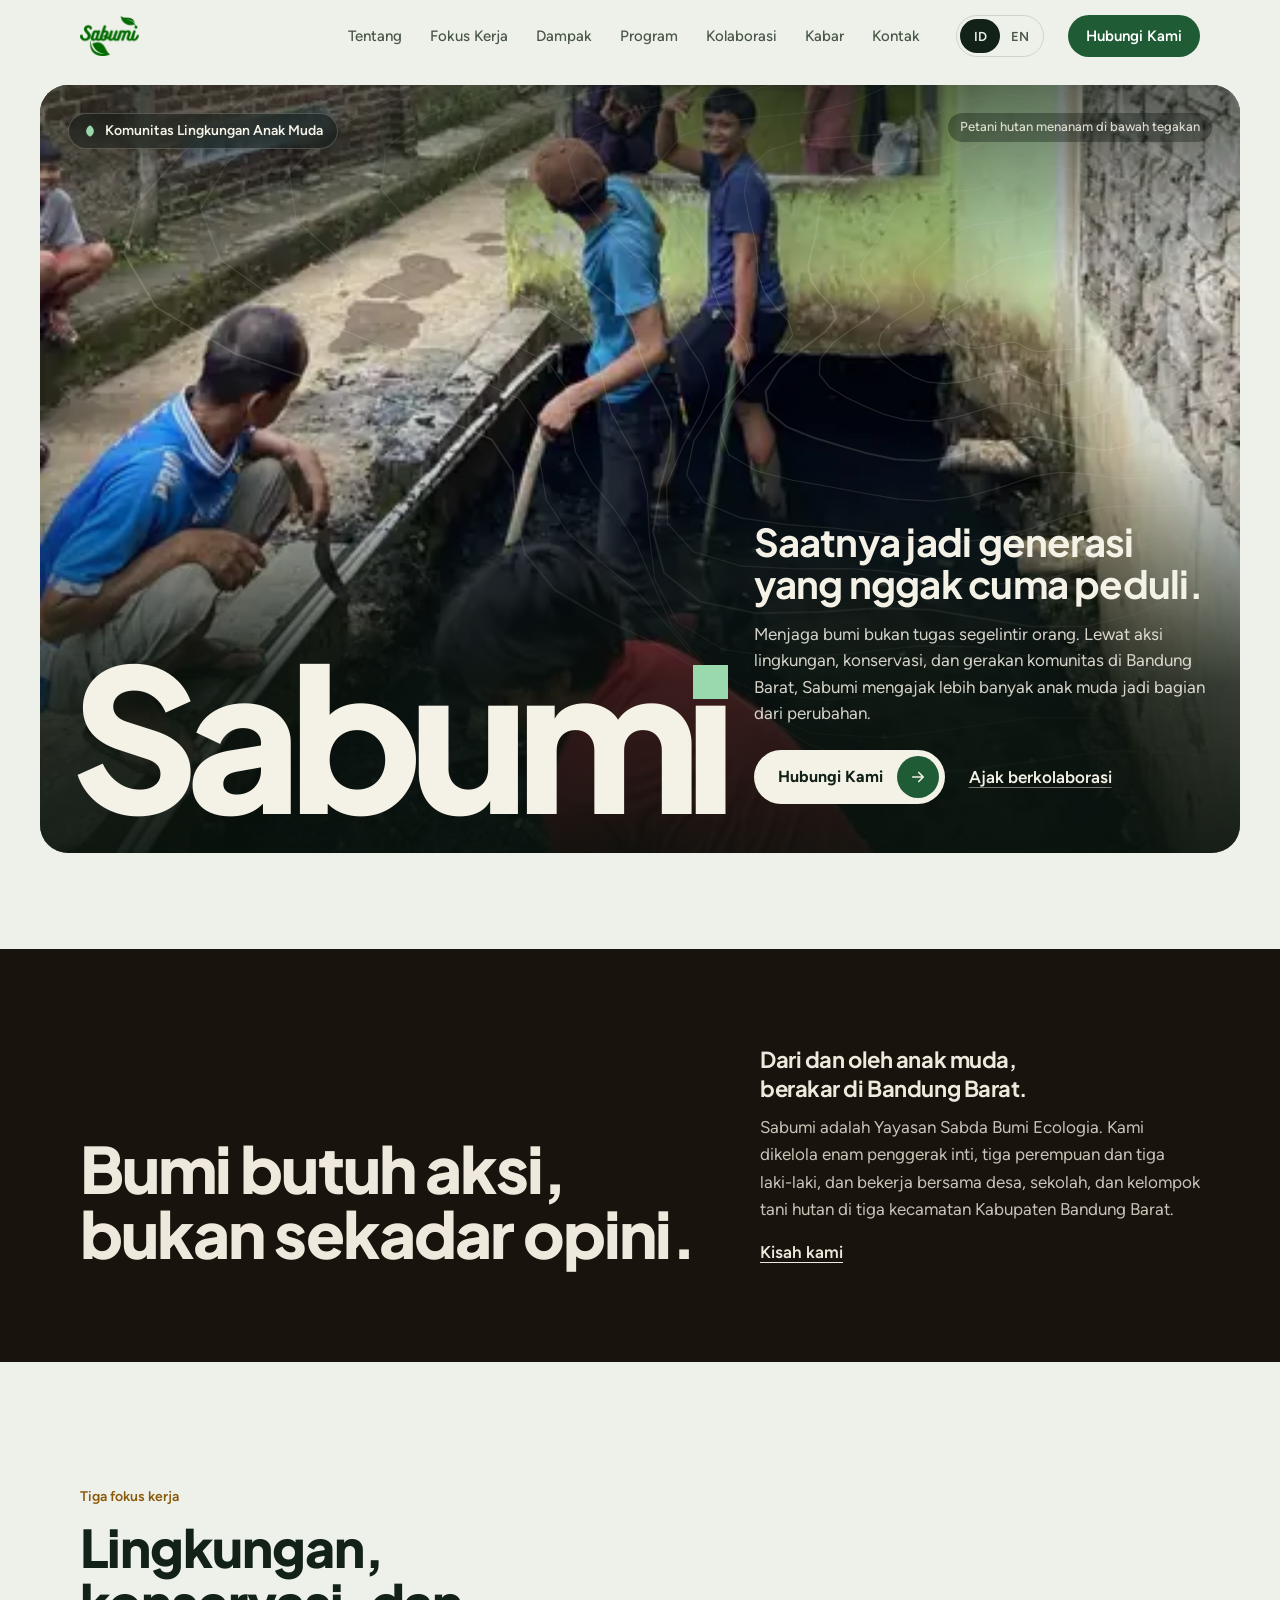
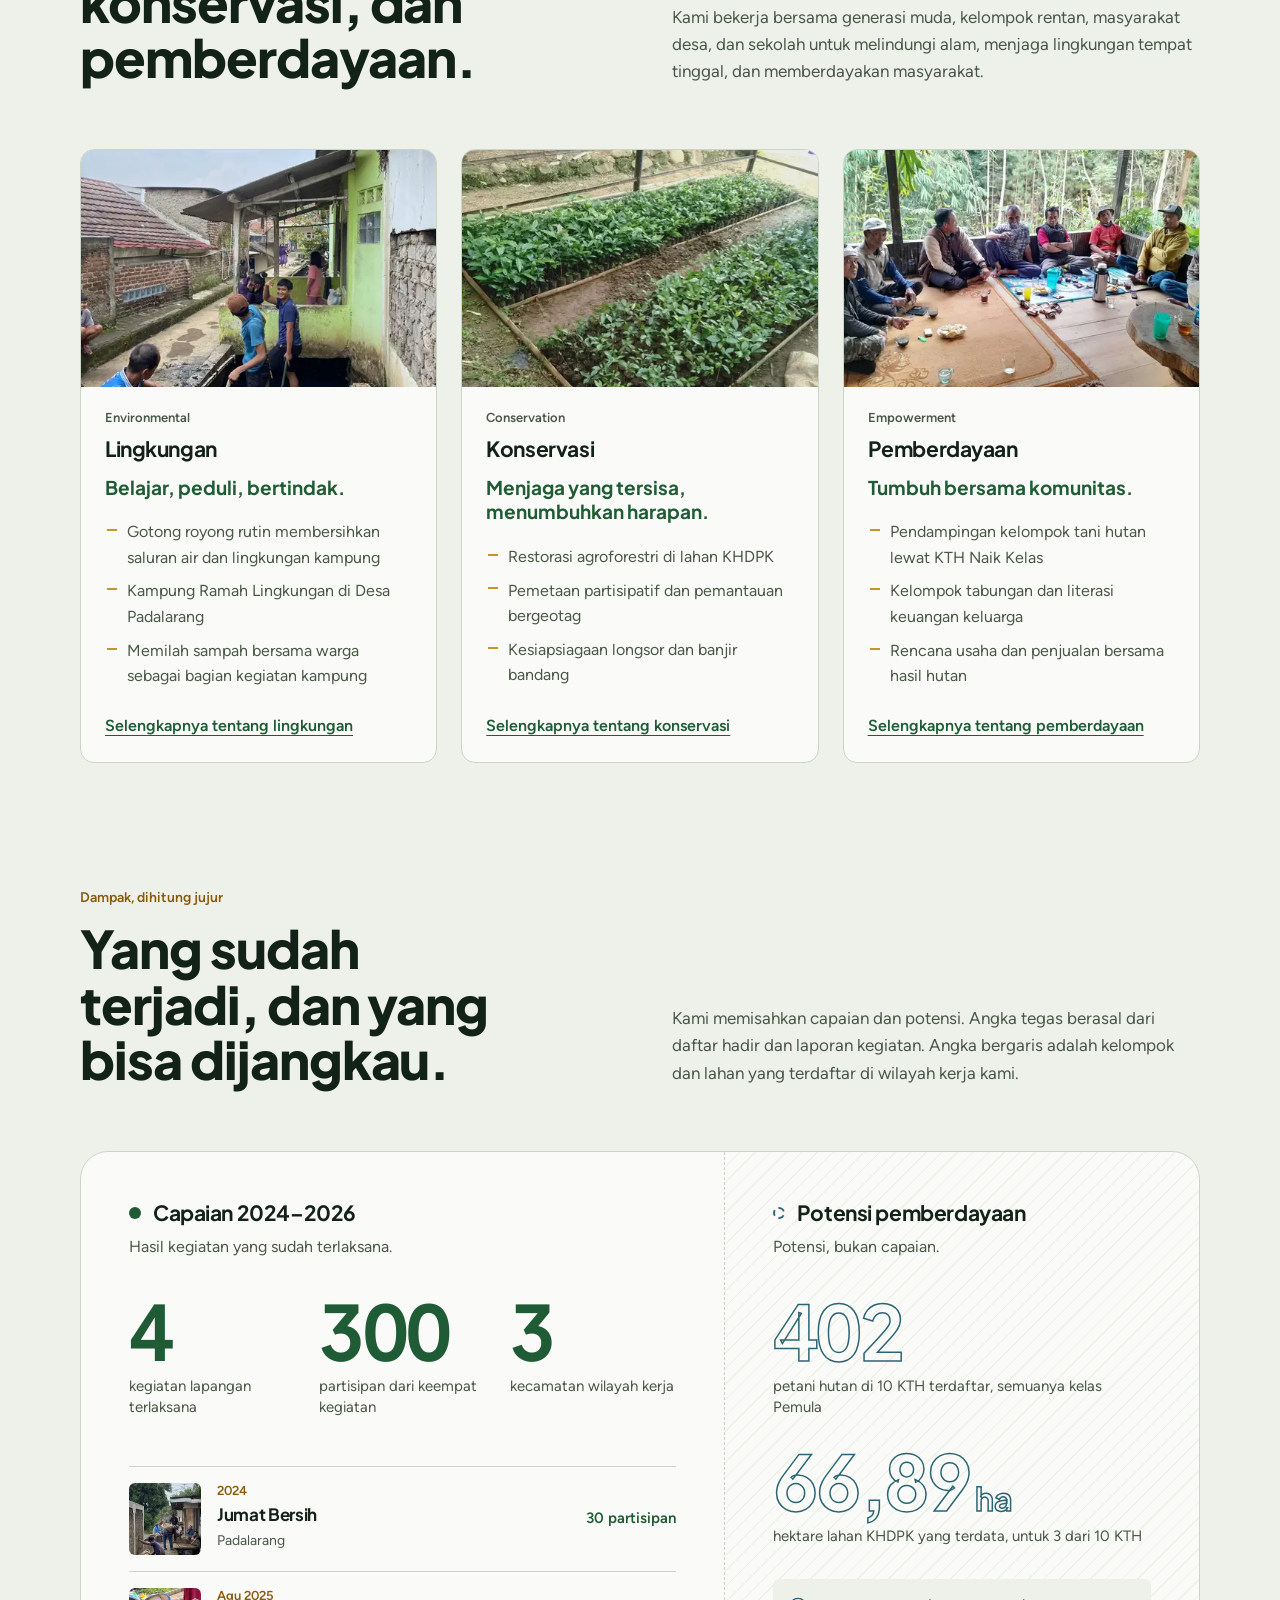
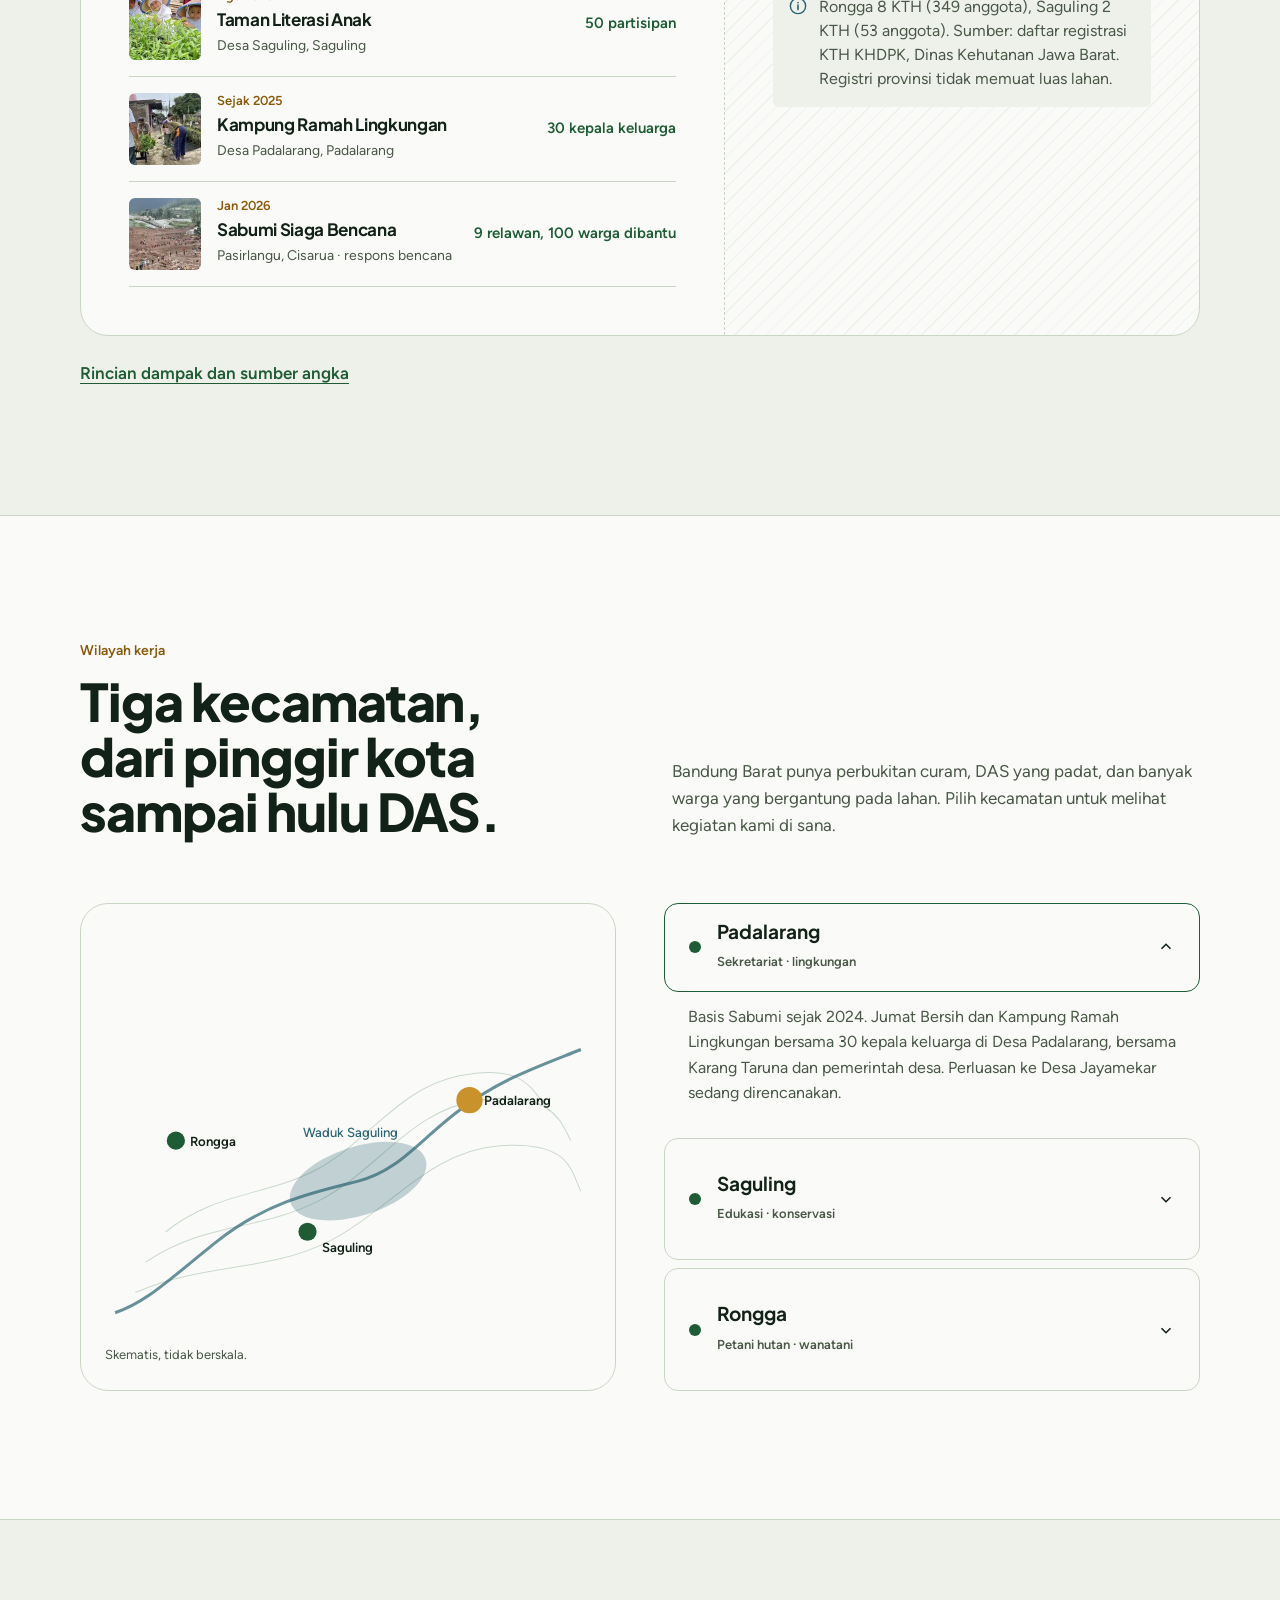
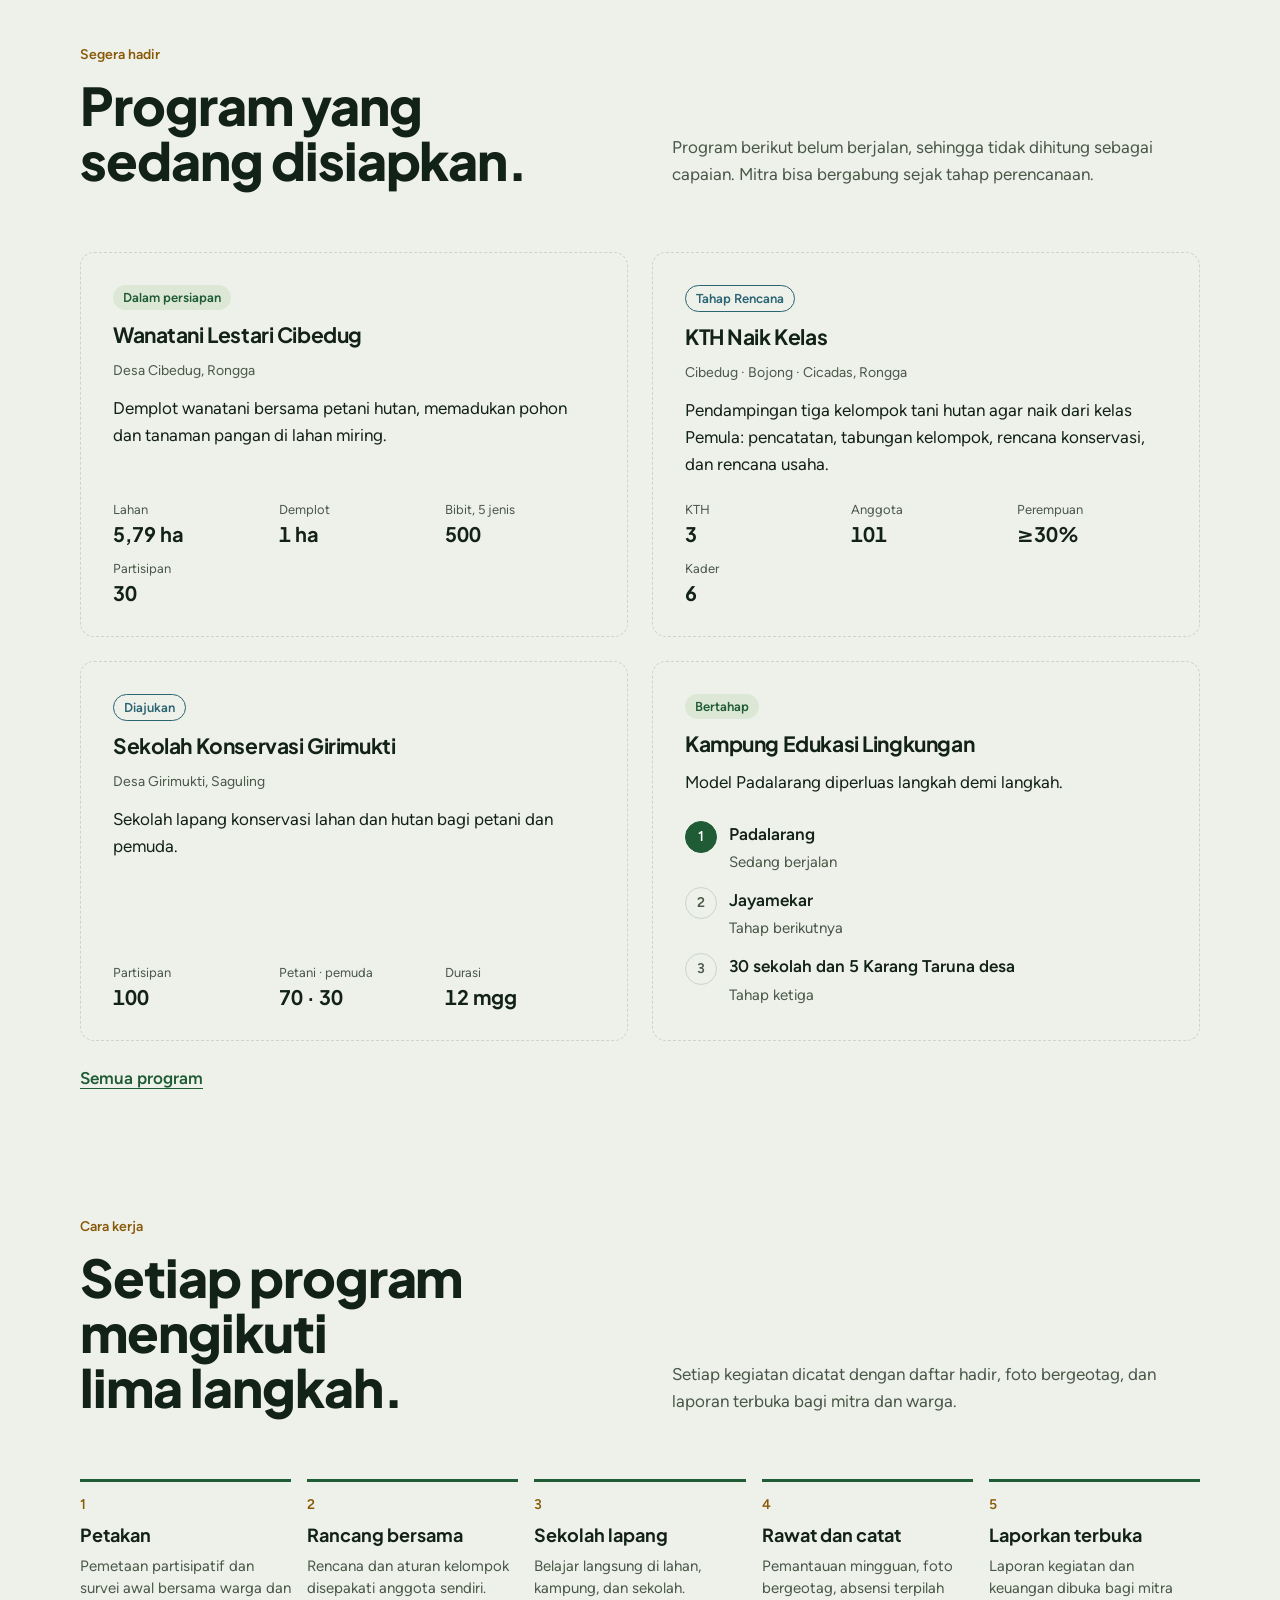
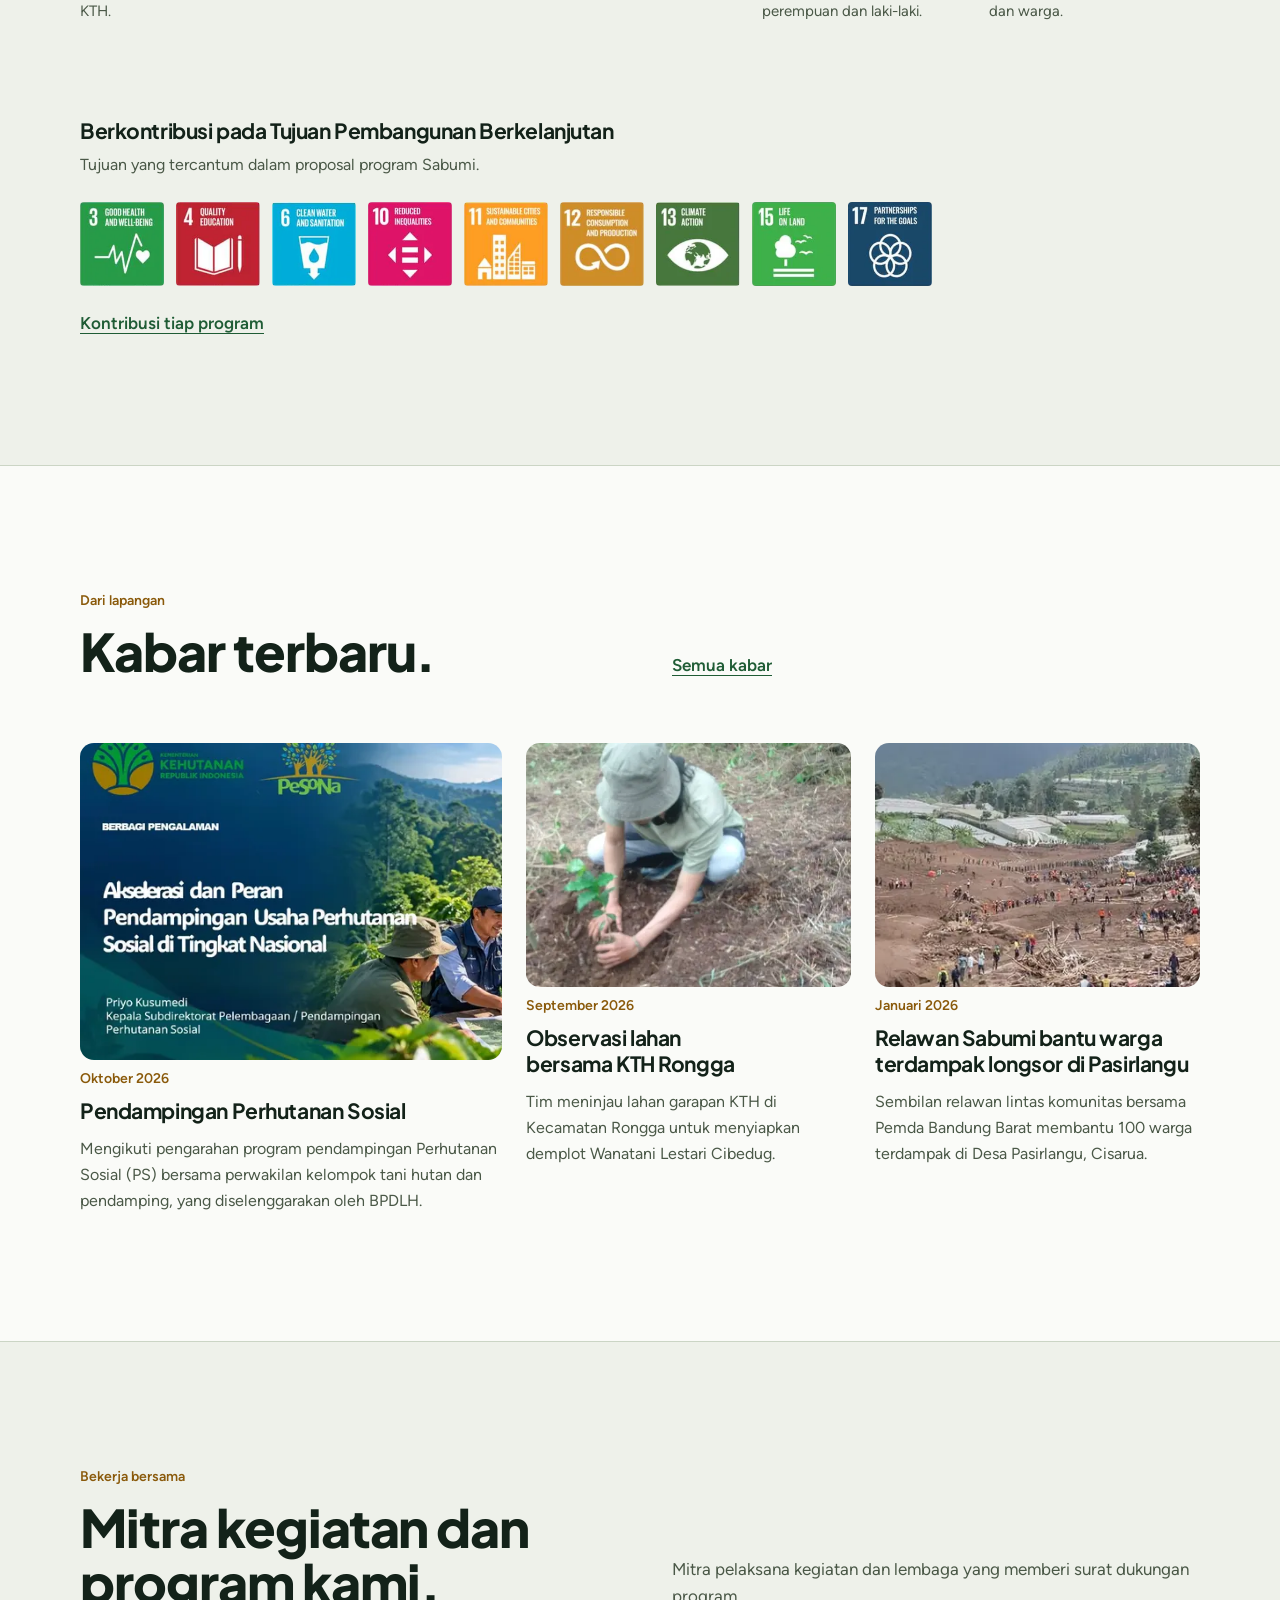
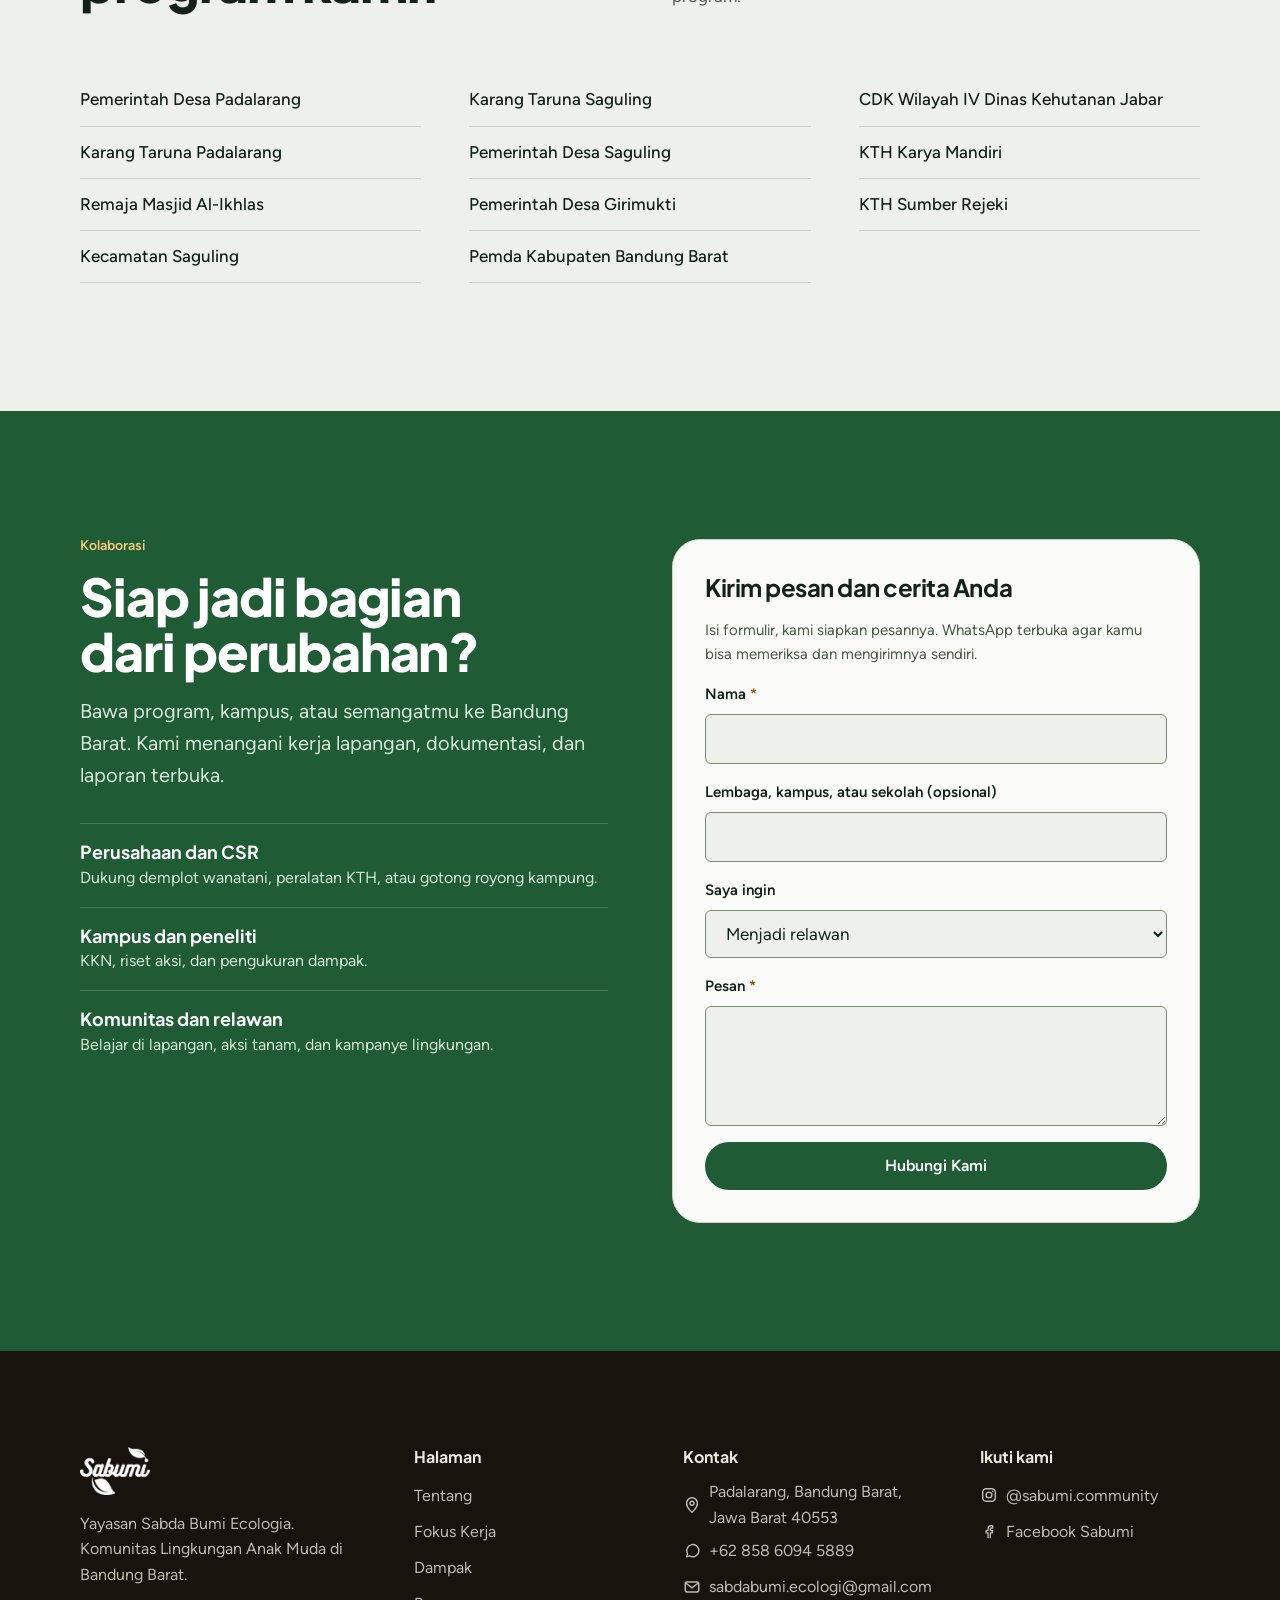
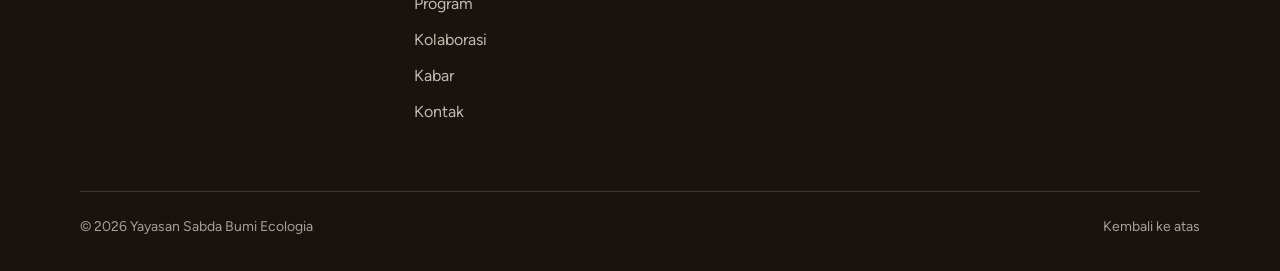
==== index.html @ 525aafaa "Kabar: tambah Pendampingan Perhutanan Sosial, perbaiki bulan, hapus keterangan foto longsor - Kabar " ====
<!doctype html>
<html lang="id" data-title-en="Sabumi Ecologi · Youth-led Environmental Organisation">
<head>
<meta charset="utf-8">
<meta name="viewport" content="width=device-width, initial-scale=1, viewport-fit=cover">
<meta name="color-scheme" content="light dark">
<script>document.documentElement.classList.add('js')</script>
<title>Sabumi Ecologi · Komunitas Lingkungan Anak Muda</title>
<meta name="description" content="Sabumi Ecologi (Yayasan Sabda Bumi Ecologia): komunitas lingkungan dari dan oleh anak muda untuk melindungi alam, merawat lingkungan, memberdayakan desa.">
<link rel="canonical" href="https://sabumi.site/">
<meta property="og:type" content="website">
<meta property="og:site_name" content="Sabumi">
<meta property="og:locale" content="id_ID">
<meta property="og:locale:alternate" content="en_GB">
<meta property="og:title" content="Sabumi Ecologi · Komunitas Lingkungan Anak Muda">
<meta property="og:description" content="Sabumi Ecologi (Yayasan Sabda Bumi Ecologia): komunitas lingkungan dari dan oleh anak muda untuk melindungi alam, merawat lingkungan, memberdayakan desa.">
<meta property="og:image" content="https://sabumi.site/img/og-sabumi.jpg">
<meta property="og:image:width" content="1200">
<meta property="og:image:height" content="630">
<meta property="og:image:alt" content="Sabumi: Bumi butuh aksi, bukan sekadar opini.">
<meta property="og:url" content="https://sabumi.site/">
<meta name="twitter:card" content="summary_large_image">
<meta name="theme-color" content="#1F5C35">
<link rel="icon" href="/img/favicon-64.png" sizes="64x64">
<link rel="apple-touch-icon" href="/img/apple-touch-icon.png">
<link rel="preload" href="/fonts/plus-jakarta-sans-latin-800-normal.woff2" as="font" type="font/woff2" crossorigin>
<link rel="preload" href="/fonts/figtree-latin-400-normal.woff2" as="font" type="font/woff2" crossorigin>
<link rel="stylesheet" href="/css/site.css?v=20261023a">
<link rel="preload" as="image" media="(min-width: 761px)" href="/img/hero-hutan-1440.webp" imagesrcset="/img/hero-hutan-960.webp 960w, /img/hero-hutan-1440.webp 1440w, /img/hero-hutan-1920.webp 1920w" imagesizes="(max-width: 1440px) 100vw, 1400px" fetchpriority="high">
<link rel="preload" as="image" media="(max-width: 760px)" href="/img/gotong-royong-960.webp" imagesrcset="/img/gotong-royong-480.webp 480w, /img/gotong-royong-720.webp 720w, /img/gotong-royong-960.webp 960w" imagesizes="calc(100vw - 20px)" fetchpriority="high">
<script type="application/ld+json">{"@context": "https://schema.org", "@graph": [{"@type": "NGO", "@id": "https://sabumi.site/#org", "name": "Sabumi", "legalName": "Yayasan Sabda Bumi Ecologia", "alternateName": ["Sabumi Ecologi", "Sabumi Bandung Barat", "Sabda Bumi Ecologia Foundation", "Sabumi Community"], "url": "https://sabumi.site/", "logo": "https://sabumi.site/img/logo-sabumi.png", "image": "https://sabumi.site/img/og-sabumi.jpg", "slogan": "Bumi butuh aksi, bukan sekadar opini.", "description": "Komunitas Lingkungan Anak Muda di Kabupaten Bandung Barat: aksi lingkungan, konservasi, dan pemberdayaan masyarakat.", "foundingDate": "2025-03-05", "email": "sabdabumi.ecologi@gmail.com", "telephone": "+62-858-6094-5889", "address": {"@type": "PostalAddress", "addressLocality": "Padalarang", "addressRegion": "Jawa Barat", "postalCode": "40553", "addressCountry": "ID"}, "areaServed": [{"@type": "AdministrativeArea", "name": "Kabupaten Bandung Barat"}], "knowsAbout": ["gotong royong", "Kampung Ramah Lingkungan", "konservasi lahan", "perhutanan sosial", "kelompok tani hutan", "mitigasi longsor"], "sameAs": ["https://www.instagram.com/sabumi.community/", "https://www.facebook.com/profile.php?id=61565987980985"]}, {"@type": "WebSite", "@id": "https://sabumi.site/#website", "url": "https://sabumi.site/", "name": "Sabumi", "alternateName": "Sabumi Bandung Barat", "inLanguage": "id-ID", "publisher": {"@id": "https://sabumi.site/#org"}}, {"@type": "WebPage", "@id": "https://sabumi.site/#webpage", "url": "https://sabumi.site/", "name": "Sabumi Bandung Barat · Komunitas Lingkungan Anak Muda", "description": "Sabumi Ecologi (Yayasan Sabda Bumi Ecologia): komunitas lingkungan dari dan oleh anak muda untuk melindungi alam, merawat lingkungan, memberdayakan desa.", "inLanguage": "id-ID", "isPartOf": {"@id": "https://sabumi.site/#website"}, "about": {"@id": "https://sabumi.site/#org"}, "primaryImageOfPage": "https://sabumi.site/img/og-sabumi.jpg"}]}</script>
</head>
<body>
<a class="skip" href="#main" data-en="Skip to content">Lewati ke konten</a>
<header class="nav">
  <div class="wrap">
    <a class="brand" href="/" aria-label="Sabumi, beranda" data-en-label="Sabumi, home">
      <img class="logo-light" src="/img/logo-sabumi-120.webp" alt="" width="400" height="272">
      <img class="logo-dark" src="/img/logo-sabumi-white-120.webp" alt="" width="400" height="272">
    </a>
    <button class="menu-toggle" aria-expanded="false" aria-controls="menu"><span data-en="Menu">Menu</span></button>
    <ul class="menu" id="menu">
      <li><a href="/tentang/" data-en="About">Tentang</a></li>
      <li><a href="/fokus/" data-en="Focus">Fokus Kerja</a></li>
      <li><a href="/dampak/" data-en="Impact">Dampak</a></li>
      <li><a href="/program/" data-en="Programmes">Program</a></li>
      <li><a href="/kolaborasi/" data-en="Collaborate">Kolaborasi</a></li>
      <li><a href="/kabar/" data-en="News">Kabar</a></li>
      <li><a href="/kontak/" data-en="Contact">Kontak</a></li>
    </ul>
    <div class="lang" role="group" aria-label="Bahasa" data-en-label="Language">
      <button type="button" data-lang="id" aria-pressed="true">ID</button>
      <button type="button" data-lang="en" aria-pressed="false">EN</button>
    </div>
    <a class="btn btn-primary btn-nav" href="#relawan" data-en="Contact us">Hubungi Kami</a>
  </div>
</header>
<main id="main">

<!-- Hero -->
<section class="hero hero-stage" aria-labelledby="hero-title">
  <div class="stage">
    <picture class="stage-media">
      <source media="(max-width: 760px)" srcset="/img/gotong-royong-480.webp 480w, /img/gotong-royong-720.webp 720w, /img/gotong-royong-960.webp 960w" sizes="calc(100vw - 20px)">
      <img class="stage-bg" src="/img/hero-hutan-1440.webp" srcset="/img/hero-hutan-960.webp 960w, /img/hero-hutan-1440.webp 1440w, /img/hero-hutan-1920.webp 1920w" sizes="(max-width: 1440px) 100vw, 1400px" width="1920" height="960" alt="Tiga petani perempuan menanam di bawah tegakan pohon" data-en-alt="Three women farmers planting beneath a stand of trees" fetchpriority="high">
    </picture>
    <svg class="contour stage-contour" aria-hidden="true" preserveAspectRatio="xMidYMid slice" data-cx="1260" data-cy="260" data-rings="12"></svg>
    <div class="stage-shade" aria-hidden="true"></div>

    <div class="stage-top">
      <span class="stage-label">
        <svg viewBox="0 0 16 16" aria-hidden="true"><path d="M8 1.5c3.6 2.2 5 5.4 4.2 8.2-.7 2.4-2.7 4-4.2 4.8-1.5-.8-3.5-2.4-4.2-4.8C3 6.9 4.4 3.7 8 1.5Z" fill="currentColor"/></svg>
        <span data-en="Youth Led Environmental Organization">Komunitas Lingkungan Anak Muda</span>
      </span>
      <span class="stage-place" data-en="Forest farmers at work beneath the trees">Petani hutan menanam di bawah tegakan</span>
    </div>

    <div class="stage-content">
      <p class="stage-word" aria-hidden="true"><span style="--i:0">S</span><span style="--i:1">a</span><span style="--i:2">b</span><span style="--i:3">u</span><span style="--i:4">m</span><span style="--i:5" class="stage-i">ı<i class="stage-dot"></i></span></p>
      <div class="stage-side">
        <h1 id="hero-title" data-en="Time to be the generation that does more than care.">Saatnya jadi generasi yang nggak cuma peduli.</h1>
        <p class="stage-lede" data-en="Looking after the earth is not a job for a few people. Through environmental action, conservation and community work in West Bandung, Sabumi brings more young people into the change.">Menjaga bumi bukan tugas segelintir orang. Lewat aksi lingkungan, konservasi, dan gerakan komunitas di Bandung Barat, Sabumi mengajak lebih banyak anak muda jadi bagian dari perubahan.</p>
        <div class="stage-actions">
          <a class="pill-cta" href="#relawan"><span data-en="Contact us">Hubungi Kami</span><span class="pill-dot" aria-hidden="true"><svg viewBox="0 0 24 24" fill="none" stroke="currentColor" stroke-width="2.2" stroke-linecap="round" stroke-linejoin="round"><path d="M5 12h14M13 6l6 6-6 6"/></svg></span></a>
          <a class="stage-link" href="/kolaborasi/" data-en="Partner with us">Ajak berkolaborasi</a>
        </div>
      </div>
    </div>
  </div>
</section>

<!-- Manifesto + about -->
<section class="band" aria-labelledby="tentang-title">
  <div class="wrap">
    <blockquote>
      <span data-en="The earth needs action,">Bumi butuh aksi,</span><br>
      <span data-en="not just opinions.">bukan sekadar opini.</span>
    </blockquote>
    <div>
      <h2 class="about-title" id="tentang-title" data-en="By and for young people, rooted in West Bandung.">Dari dan oleh anak muda, berakar di Bandung Barat.</h2>
      <p data-en="Sabumi is the Sabda Bumi Ecologia Foundation. We are run by six core organisers, three women and three men, and work with villages, schools and forest farmer groups across three districts of West Bandung Regency.">Sabumi adalah Yayasan Sabda Bumi Ecologia. Kami dikelola enam penggerak inti, tiga perempuan dan tiga laki-laki, dan bekerja bersama desa, sekolah, dan kelompok tani hutan di tiga kecamatan Kabupaten Bandung Barat.</p>
      <a class="textlink" href="/tentang/" data-en="Our story">Kisah kami</a>
    </div>
  </div>
</section>

<!-- Focus -->
<section class="sec" aria-labelledby="fokus-title">
  <div class="wrap">
    <div class="sec-head">
      <div>
        <span class="kicker" data-en="Three areas of work">Tiga fokus kerja</span>
        <h2 id="fokus-title" data-en="Environment, conservation and empowerment.">Lingkungan, konservasi, dan pemberdayaan.</h2>
      </div>
      <p data-en="We work with young people, vulnerable groups, village communities and schools to protect nature, care for where people live and help communities grow.">Kami bekerja bersama generasi muda, kelompok rentan, masyarakat desa, dan sekolah untuk melindungi alam, menjaga lingkungan tempat tinggal, dan memberdayakan masyarakat.</p>
    </div>
    <div class="pillars">
      <article class="pillar">
        <img decoding="async" src="/img/gotong-royong-card-720.webp" srcset="/img/gotong-royong-card-480.webp 480w, /img/gotong-royong-card-720.webp 720w" sizes="(max-width: 760px) calc(100vw - 32px), (max-width: 1100px) 46vw, 380px" width="720" height="480" loading="lazy" alt="Warga dan relawan bergotong royong membersihkan lingkungan di Padalarang" data-en-alt="Residents and volunteers cleaning up together in Padalarang">
        <div class="pillar-body">
          <span class="en-name">Environmental</span>
          <h3 data-en="Environment">Lingkungan</h3>
          <p class="motto" data-en="Learn, care, act.">Belajar, peduli, bertindak.</p>
          <ul>
            <li data-en="Regular gotong royong to clean drains and village spaces">Gotong royong rutin membersihkan saluran air dan lingkungan kampung</li>
            <li data-en="Eco-Friendly Village in Padalarang Village">Kampung Ramah Lingkungan di Desa Padalarang</li>
            <li data-en="Sorting waste with residents as part of village activities">Memilah sampah bersama warga sebagai bagian kegiatan kampung</li>
          </ul>
          <a class="textlink" href="/fokus/#lingkungan" data-en="More on environment">Selengkapnya tentang lingkungan</a>
        </div>
      </article>
      <article class="pillar">
        <img decoding="async" src="/img/persemaian-card-720.webp" srcset="/img/persemaian-card-480.webp 480w, /img/persemaian-card-720.webp 720w" sizes="(max-width: 760px) calc(100vw - 32px), (max-width: 1100px) 46vw, 380px" width="720" height="480" loading="lazy" alt="Bibit pohon tertata di persemaian berpagar bambu" data-en-alt="Tree seedlings lined up in a bamboo-fenced nursery">
        <div class="pillar-body">
          <span class="en-name">Conservation</span>
          <h3 data-en="Conservation">Konservasi</h3>
          <p class="motto" data-en="Protect what remains, grow hope.">Menjaga yang tersisa, menumbuhkan harapan.</p>
          <ul>
            <li data-en="Agroforestry restoration on KHDPK forest land">Restorasi agroforestri di lahan KHDPK</li>
            <li data-en="Participatory mapping and geotagged monitoring">Pemetaan partisipatif dan pemantauan bergeotag</li>
            <li data-en="Landslide and flash-flood preparedness">Kesiapsiagaan longsor dan banjir bandang</li>
          </ul>
          <a class="textlink" href="/fokus/#konservasi" data-en="More on conservation">Selengkapnya tentang konservasi</a>
        </div>
      </article>
      <article class="pillar">
        <img decoding="async" src="/img/forum-kth-card-720.webp" srcset="/img/forum-kth-card-480.webp 480w, /img/forum-kth-card-720.webp 720w" sizes="(max-width: 760px) calc(100vw - 32px), (max-width: 1100px) 46vw, 380px" width="720" height="480" loading="lazy" alt="Diskusi bersama anggota kelompok tani hutan" data-en-alt="Discussion with members of a forest farmer group">
        <div class="pillar-body">
          <span class="en-name">Empowerment</span>
          <h3 data-en="Empowerment">Pemberdayaan</h3>
          <p class="motto" data-en="Growing together with communities.">Tumbuh bersama komunitas.</p>
          <ul>
            <li data-en="KTH Level-Up Programme for forest farmer groups">Pendampingan kelompok tani hutan lewat KTH Naik Kelas</li>
            <li data-en="Group savings and family financial literacy">Kelompok tabungan dan literasi keuangan keluarga</li>
            <li data-en="Business plans and joint selling of forest products">Rencana usaha dan penjualan bersama hasil hutan</li>
          </ul>
          <a class="textlink" href="/fokus/#pemberdayaan" data-en="More on empowerment">Selengkapnya tentang pemberdayaan</a>
        </div>
      </article>
    </div>
  </div>
</section>

<!-- Impact ledger -->
<section class="sec" aria-labelledby="dampak-title">
  <div class="wrap">
    <div class="sec-head">
      <div>
        <span class="kicker" data-en="Impact, counted honestly">Dampak, dihitung jujur</span>
        <h2 id="dampak-title" data-en="What has happened, and what is within reach.">Yang sudah terjadi, dan yang bisa dijangkau.</h2>
      </div>
      <p data-en="We keep achievements and potential apart. Solid numbers come from attendance lists and activity reports. Outlined numbers are groups and land registered in our working area.">Kami memisahkan capaian dan potensi. Angka tegas berasal dari daftar hadir dan laporan kegiatan. Angka bergaris adalah kelompok dan lahan yang terdaftar di wilayah kerja kami.</p>
    </div>

    <div class="ledger">
      <div class="ledger-col">
        <h3><span class="dot" aria-hidden="true"></span><span data-en="Achieved, 2024–2026">Capaian 2024–2026</span></h3>
        <p data-en="Results of activities that have already taken place.">Hasil kegiatan yang sudah terlaksana.</p>
        <div class="figures three">
          <div class="fig"><span class="num">4</span><span class="cap" data-en="field activities carried out">kegiatan lapangan terlaksana</span></div>
          <div class="fig"><span class="num">300</span><span class="cap" data-en="participants across those four activities">partisipan dari keempat kegiatan</span></div>
          <div class="fig"><span class="num">3</span><span class="cap" data-en="districts in our working area">kecamatan wilayah kerja</span></div>
        </div>
        <ol class="acts" aria-label="Kegiatan lapangan 2024–2026" data-en-label="Field activities 2024–2026">
          <li>
            <img decoding="async" src="/img/jumat-bersih-thumb-144.webp" width="144" height="144" loading="lazy" alt="Warga membersihkan saluran air di gang kampung saat Jumat Bersih" data-en-alt="Residents clearing a drain in a village alley during Jumat Bersih">
            <div><span class="when">2024</span><h4>Jumat Bersih</h4><span class="where">Padalarang</span></div>
            <span class="result" data-en="30 participants">30 partisipan</span>
          </li>
          <li>
            <img src="/img/literasi-anak-thumb-144.webp" width="144" height="144" loading="lazy" decoding="async" alt="Anak-anak membaca bersama di Taman Literasi Anak, Desa Saguling" data-en-alt="Children reading together at the Children's Literacy Garden, Saguling Village">
            <div><span class="when" data-en="Aug 2025">Agu 2025</span><h4 data-en="Children's Literacy Garden">Taman Literasi Anak</h4><span class="where" data-en="Saguling Village, Saguling">Desa Saguling, Saguling</span></div>
            <span class="result" data-en="50 participants">50 partisipan</span>
          </li>
          <li>
            <img decoding="async" src="/img/hijaukan-gang-thumb-144.webp" width="144" height="144" loading="lazy" alt="Warga membawa bibit tanaman untuk menghijaukan gang kampung" data-en-alt="Residents bringing plant seedlings to green a village alley">
            <div><span class="when" data-en="Since 2025">Sejak 2025</span><h4 data-en="Eco-Friendly Village">Kampung Ramah Lingkungan</h4><span class="where" data-en="Padalarang Village, Padalarang">Desa Padalarang, Padalarang</span></div>
            <span class="result" data-en="30 households">30 kepala keluarga</span>
          </li>
          <li>
            <img src="/img/longsor-cisarua-thumb-144.webp" width="144" height="144" loading="lazy" decoding="async" alt="Tim penyelamat menyusuri lokasi longsor di Cisarua" data-en-alt="Rescuers crossing the landslide site in Cisarua">
            <div><span class="when">Jan 2026</span><h4>Sabumi Siaga Bencana</h4><span class="where" data-en="Pasirlangu, Cisarua · disaster response">Pasirlangu, Cisarua · respons bencana</span></div>
            <span class="result" data-en="9 volunteers, 100 residents helped">9 relawan, 100 warga dibantu</span>
          </li>
        </ol>
      </div>
      <div class="ledger-col">
        <h3><span class="dot open" aria-hidden="true"></span><span data-en="Empowerment potential">Potensi pemberdayaan</span></h3>
        <p data-en="Potential, not achievement.">Potensi, bukan capaian.</p>
        <div class="figures">
          <div class="fig"><span class="num outline">402</span><span class="cap" data-en="forest farmers in 10 registered KTH, all at Beginner level">petani hutan di 10 KTH terdaftar, semuanya kelas Pemula</span></div>
          <div class="fig"><span class="num outline"><span data-en="66.89">66,89</span><span class="unit">ha</span></span><span class="cap" data-en="hectares of KHDPK land on record, for 3 of the 10 KTH">hektare lahan KHDPK yang terdata, untuk 3 dari 10 KTH</span></div>
        </div>
        <p class="note">
          <svg viewBox="0 0 20 20" aria-hidden="true"><circle cx="10" cy="10" r="8.5" fill="none" stroke="currentColor" stroke-width="1.6"/><path d="M10 9v5M10 6.2v.1" stroke="currentColor" stroke-width="1.8" stroke-linecap="round"/></svg>
          <span data-en="Rongga 8 KTH (349 members), Saguling 2 KTH (53 members). Source: KTH KHDPK registration list, West Java Forestry Service. The provincial register does not record land area.">Rongga 8 KTH (349 anggota), Saguling 2 KTH (53 anggota). Sumber: daftar registrasi KTH KHDPK, Dinas Kehutanan Jawa Barat. Registri provinsi tidak memuat luas lahan.</span>
        </p>
      </div>
    </div>
    <p class="ledger-foot"><a class="textlink" href="/dampak/" data-en="Full impact figures and sources">Rincian dampak dan sumber angka</a></p>
  </div>
</section>

<!-- Region -->
<section class="sec alt" aria-labelledby="wilayah-title">
  <div class="wrap">
    <div class="sec-head">
      <div>
        <span class="kicker" data-en="Where we work">Wilayah kerja</span>
        <h2 id="wilayah-title" data-en="Three districts, from the edge of the city to the upper watershed.">Tiga kecamatan, dari pinggir kota sampai hulu DAS.</h2>
      </div>
      <p data-en="West Bandung has steep hills, a crowded watershed and many residents who depend on the land. Choose a district to see what we do there.">Bandung Barat punya perbukitan curam, DAS yang padat, dan banyak warga yang bergantung pada lahan. Pilih kecamatan untuk melihat kegiatan kami di sana.</p>
    </div>
    <div class="region">
      <div class="region-map">
        <svg viewBox="0 0 480 400" role="img" aria-labelledby="map-t">
          <title id="map-t" data-en="Schematic map of Sabumi's three working districts">Peta skematis tiga kecamatan wilayah kerja Sabumi</title>
          <path class="map-contour" d="M40 330c60-40 110-30 170-60s90-90 160-100 80 20 90 40"/>
          <path class="map-contour" d="M30 360c70-30 130-20 190-50s100-90 170-95 70 25 80 45"/>
          <path class="map-contour" d="M60 300c50-40 100-35 150-62s80-80 140-92 70 10 85 30"/>
          <ellipse class="map-lake" cx="250" cy="250" rx="70" ry="34" transform="rotate(-18 250 250)"/>
          <path class="map-river" d="M470 120c-50 20-80 30-120 60s-60 60-100 70-90 20-140 60-70 60-100 70"/>
          <text class="map-label" x="196" y="206" style="font-weight:500;fill:var(--citarum)" data-en="Saguling Reservoir">Waduk Saguling</text>
          <g data-k="padalarang"><circle class="map-dot" cx="360" cy="170" r="9"/><text class="map-label" x="374" y="175">Padalarang</text></g>
          <g data-k="saguling"><circle class="map-dot" cx="200" cy="300" r="9"/><text class="map-label" x="214" y="320">Saguling</text></g>
          <g data-k="rongga"><circle class="map-dot" cx="70" cy="210" r="9"/><text class="map-label" x="84" y="215">Rongga</text></g>        </svg>
        <p class="src" data-en="Schematic, not to scale.">Skematis, tidak berskala.</p>
      </div>
      <div>
      <ul class="kec">
        <li>
          <button aria-expanded="true" aria-controls="k-padalarang" data-k="padalarang">
            <span class="pin" aria-hidden="true"></span>
            <span><span class="kname">Padalarang</span><br><span class="ktag" data-en="Secretariat · environment">Sekretariat · lingkungan</span></span>
            <svg class="chev" viewBox="0 0 20 20" aria-hidden="true"><path d="m5 8 5 5 5-5" fill="none" stroke="currentColor" stroke-width="1.8"/></svg>
          </button>
          <div class="panel" id="k-padalarang"><p data-en="Sabumi's base since 2024. Jumat Bersih and the Eco-Friendly Village with 30 households in Padalarang Village, with Karang Taruna and the village government. Expansion to Jayamekar Village is planned.">Basis Sabumi sejak 2024. Jumat Bersih dan Kampung Ramah Lingkungan bersama 30 kepala keluarga di Desa Padalarang, bersama Karang Taruna dan pemerintah desa. Perluasan ke Desa Jayamekar sedang direncanakan.</p></div>
        </li>
        <li>
          <button aria-expanded="false" aria-controls="k-saguling" data-k="saguling">
            <span class="pin" aria-hidden="true"></span>
            <span><span class="kname">Saguling</span><br><span class="ktag" data-en="Education · conservation">Edukasi · konservasi</span></span>
            <svg class="chev" viewBox="0 0 20 20" aria-hidden="true"><path d="m5 8 5 5 5-5" fill="none" stroke="currentColor" stroke-width="1.8"/></svg>
          </button>
          <div class="panel" id="k-saguling" hidden><p data-en="Children's Literacy Garden in Saguling Village (August 2025). Two registered KTH with 53 members. The Girimukti Conservation School has been proposed.">Taman Literasi Anak di Desa Saguling (Agustus 2025). Dua KTH terdaftar dengan 53 anggota. Sekolah Konservasi Girimukti sedang diajukan.</p></div>
        </li>
        <li>
          <button aria-expanded="false" aria-controls="k-rongga" data-k="rongga">
            <span class="pin" aria-hidden="true"></span>
            <span><span class="kname">Rongga</span><br><span class="ktag" data-en="Forest farmers · agroforestry">Petani hutan · wanatani</span></span>
            <svg class="chev" viewBox="0 0 20 20" aria-hidden="true"><path d="m5 8 5 5 5-5" fill="none" stroke="currentColor" stroke-width="1.8"/></svg>
          </button>
          <div class="panel" id="k-rongga" hidden><p data-en="Eight registered KTH with 349 members in the upper Citarum watershed. Being prepared: Wanatani Lestari Cibedug and the KTH Level-Up Programme, with CDK Region IV.">Delapan KTH terdaftar dengan 349 anggota di hulu DAS Citarum. Sedang disiapkan: Wanatani Lestari Cibedug dan KTH Naik Kelas, bersama CDK Wilayah IV.</p></div>
        </li>
      </ul>
      </div>
    </div>

  </div>
</section>

<!-- Upcoming -->
<section class="sec" aria-labelledby="program-title">
  <div class="wrap">
    <div class="sec-head">
      <div>
        <span class="kicker" data-en="Coming soon">Segera hadir</span>
        <h2 id="program-title" data-en="Programmes being prepared.">Program yang sedang disiapkan.</h2>
      </div>
      <p data-en="These programmes have not started yet, so they are not counted as achievements. Partners can join from the planning stage.">Program berikut belum berjalan, sehingga tidak dihitung sebagai capaian. Mitra bisa bergabung sejak tahap perencanaan.</p>
    </div>
    <div class="soon">
      <article class="prog">
        <span class="status" data-en="In preparation">Dalam persiapan</span>
        <h3>Wanatani Lestari Cibedug</h3>
        <p class="where" data-en="Cibedug Village, Rongga">Desa Cibedug, Rongga</p>
        <p data-en="An agroforestry demonstration plot with forest farmers, mixing trees and crops on sloping land.">Demplot wanatani bersama petani hutan, memadukan pohon dan tanaman pangan di lahan miring.</p>
        <dl>
          <div><dt data-en="Land">Lahan</dt><dd data-en="5.79 ha">5,79 ha</dd></div>
          <div><dt data-en="Demo plot">Demplot</dt><dd>1 ha</dd></div>
          <div><dt data-en="Seedlings, 5 species">Bibit, 5 jenis</dt><dd>500</dd></div>
          <div><dt data-en="Participants">Partisipan</dt><dd>30</dd></div>
        </dl>
      </article>
      <article class="prog">
        <span class="status plan" data-en="Planning stage">Tahap Rencana</span>
        <h3 data-en="KTH Level-Up Programme">KTH Naik Kelas</h3>
        <p class="where" data-en="Cibedug · Bojong · Cicadas, Rongga">Cibedug · Bojong · Cicadas, Rongga</p>
        <p data-en="Support for three forest farmer groups to move up from Beginner level: record-keeping, group savings, conservation plans and business plans.">Pendampingan tiga kelompok tani hutan agar naik dari kelas Pemula: pencatatan, tabungan kelompok, rencana konservasi, dan rencana usaha.</p>
        <dl>
          <div><dt>KTH</dt><dd>3</dd></div>
          <div><dt data-en="Members">Anggota</dt><dd>101</dd></div>
          <div><dt data-en="Women">Perempuan</dt><dd>≥30%</dd></div>
          <div><dt data-en="Cadres">Kader</dt><dd>6</dd></div>
        </dl>
      </article>
      <article class="prog">
        <span class="status plan" data-en="Proposed">Diajukan</span>
        <h3 data-en="Girimukti Conservation School">Sekolah Konservasi Girimukti</h3>
        <p class="where" data-en="Girimukti Village, Saguling">Desa Girimukti, Saguling</p>
        <p data-en="A field school on land and forest conservation for farmers and young people.">Sekolah lapang konservasi lahan dan hutan bagi petani dan pemuda.</p>
        <dl>
          <div><dt data-en="Participants">Partisipan</dt><dd>100</dd></div>
          <div><dt data-en="Farmers · youth">Petani · pemuda</dt><dd>70 · 30</dd></div>
          <div><dt data-en="Duration">Durasi</dt><dd data-en="12 wks">12 mgg</dd></div>
        </dl>
      </article>
      <article class="prog">
        <span class="status" data-en="In stages">Bertahap</span>
        <h3 data-en="Environmental Education Village">Kampung Edukasi Lingkungan</h3>
        <p data-en="The Padalarang model is being extended step by step.">Model Padalarang diperluas langkah demi langkah.</p>
        <ol class="stages">
          <li class="now"><div><strong>Padalarang</strong><span data-en="Now running">Sedang berjalan</span></div></li>
          <li><div><strong>Jayamekar</strong><span data-en="Next stage">Tahap berikutnya</span></div></li>
          <li><div><strong data-en="30 schools and 5 village youth groups">30 sekolah dan 5 Karang Taruna desa</strong><span data-en="Third stage">Tahap ketiga</span></div></li>
        </ol>
      </article>
    </div>
    <p class="ledger-foot"><a class="textlink" href="/program/" data-en="All programmes">Semua program</a></p>
  </div>
</section>

<!-- Approach + SDGs -->
<section class="sec" aria-labelledby="cara-title">
  <div class="wrap">
    <div class="sec-head">
      <div>
        <span class="kicker" data-en="How we work">Cara kerja</span>
        <h2 id="cara-title" data-en="Every programme follows five steps.">Setiap program mengikuti lima langkah.</h2>
      </div>
      <p data-en="Every activity is recorded with attendance lists, geotagged photos and open reports for partners and residents.">Setiap kegiatan dicatat dengan daftar hadir, foto bergeotag, dan laporan terbuka bagi mitra dan warga.</p>
    </div>
    <ol class="steps">
      <li><strong data-en="Map">Petakan</strong><span data-en="Participatory mapping and baseline surveys with residents and KTH.">Pemetaan partisipatif dan survei awal bersama warga dan KTH.</span></li>
      <li><strong data-en="Design together">Rancang bersama</strong><span data-en="Members agree on their own plans and group rules.">Rencana dan aturan kelompok disepakati anggota sendiri.</span></li>
      <li><strong data-en="Field school">Sekolah lapang</strong><span data-en="Learning on the land, in the village and at school.">Belajar langsung di lahan, kampung, dan sekolah.</span></li>
      <li><strong data-en="Tend and record">Rawat dan catat</strong><span data-en="Weekly monitoring, geotagged photos, attendance recorded separately for women and men.">Pemantauan mingguan, foto bergeotag, absensi terpilah perempuan dan laki-laki.</span></li>
      <li><strong data-en="Report openly">Laporkan terbuka</strong><span data-en="Activity and financial reports shared with partners and residents.">Laporan kegiatan dan keuangan dibuka bagi mitra dan warga.</span></li>
    </ol>

    <div style="margin-top:var(--s9)">
      <h3 style="margin-bottom:var(--s2)" data-en="Contributing to the Sustainable Development Goals">Berkontribusi pada Tujuan Pembangunan Berkelanjutan</h3>
      <p style="color:var(--redup);font-size:16px;margin-bottom:var(--s5)" data-en="Goals named in Sabumi's programme proposals.">Tujuan yang tercantum dalam proposal program Sabumi.</p>
      <ul class="sdgs">
        <li><img decoding="async" src="/img/sdg-3.webp" width="160" height="160" loading="lazy" alt="SDG 3: Kehidupan sehat dan sejahtera" data-en-alt="SDG 3: Good health and well-being"></li>
        <li><img decoding="async" src="/img/sdg-4.webp" width="160" height="160" loading="lazy" alt="SDG 4: Pendidikan berkualitas" data-en-alt="SDG 4: Quality education"></li>
        <li><img decoding="async" src="/img/sdg-6.webp" width="160" height="160" loading="lazy" alt="SDG 6: Air bersih dan sanitasi layak" data-en-alt="SDG 6: Clean water and sanitation"></li>
        <li><img decoding="async" src="/img/sdg-10.webp" width="160" height="160" loading="lazy" alt="SDG 10: Berkurangnya kesenjangan" data-en-alt="SDG 10: Reduced inequalities"></li>
        <li><img decoding="async" src="/img/sdg-11.webp" width="160" height="160" loading="lazy" alt="SDG 11: Kota dan permukiman yang berkelanjutan" data-en-alt="SDG 11: Sustainable cities and communities"></li>
        <li><img decoding="async" src="/img/sdg-12.webp" width="160" height="160" loading="lazy" alt="SDG 12: Konsumsi dan produksi yang bertanggung jawab" data-en-alt="SDG 12: Responsible consumption and production"></li>
        <li><img decoding="async" src="/img/sdg-13.webp" width="160" height="160" loading="lazy" alt="SDG 13: Penanganan perubahan iklim" data-en-alt="SDG 13: Climate action"></li>
        <li><img decoding="async" src="/img/sdg-15.webp" width="160" height="160" loading="lazy" alt="SDG 15: Ekosistem daratan" data-en-alt="SDG 15: Life on land"></li>
        <li><img decoding="async" src="/img/sdg-17.webp" width="160" height="160" loading="lazy" alt="SDG 17: Kemitraan untuk mencapai tujuan" data-en-alt="SDG 17: Partnerships for the goals"></li>
      </ul>
      <p class="ledger-foot"><a class="textlink" href="/dampak/#sdgs" data-en="How each programme contributes">Kontribusi tiap program</a></p>
    </div>
  </div>
</section>

<!-- News -->
<section class="sec alt" aria-labelledby="kabar-title">
  <div class="wrap">
    <div class="sec-head">
      <div>
        <span class="kicker" data-en="From the field">Dari lapangan</span>
        <h2 id="kabar-title" data-en="Latest news.">Kabar terbaru.</h2>
      </div>
      <p><a class="textlink" href="/kabar/" data-en="All news">Semua kabar</a></p>
    </div>
    <div class="news">
      <article class="post">
        <img src="/img/pendampingan-ps-760.webp" srcset="/img/pendampingan-ps-480.webp 480w, /img/pendampingan-ps-760.webp 760w" sizes="(max-width: 760px) 92vw, (max-width: 1100px) 46vw, 380px" width="760" height="570" loading="lazy" decoding="async" alt="Slide pengarahan daring: Akselerasi dan Peran Pendampingan Usaha Perhutanan Sosial di Tingkat Nasional" data-en-alt="Slide from an online briefing: Acceleration and Role of Social Forestry Business Assistance at the National Level">
        <time datetime="2026-10" data-en="October 2026">Oktober 2026</time>
        <h3><a href="/kabar/#pendampingan-ps" data-en="Social Forestry Assistance">Pendampingan Perhutanan Sosial</a></h3>
        <p data-en="Attended a briefing on the Social Forestry (PS) assistance programme with forest farmer groups and facilitators, organised by BPDLH.">Mengikuti pengarahan program pendampingan Perhutanan Sosial (PS) bersama perwakilan kelompok tani hutan dan pendamping, yang diselenggarakan oleh BPDLH.</p>
      </article>
      <article class="post">
        <img decoding="async" src="/img/tanam-lereng-crop-922.webp" srcset="/img/tanam-lereng-crop-480.webp 480w, /img/tanam-lereng-crop-922.webp 922w" sizes="(max-width: 760px) 92vw, (max-width: 1100px) 46vw, 380px" width="922" height="860" loading="lazy" alt="Tim Sabumi meninjau lahan garapan KTH di lereng Rongga" data-en-alt="The Sabumi team reviewing KTH farmland on the Rongga slopes">
        <time datetime="2026-09" data-en="September 2026">September 2026</time>
        <h3><a href="/kabar/#observasi-rongga" data-en="Land observation with KTH in Rongga">Observasi lahan bersama KTH Rongga</a></h3>
        <p data-en="The team reviewed KTH farmland in Rongga to prepare the Wanatani Lestari Cibedug demonstration plot.">Tim meninjau lahan garapan KTH di Kecamatan Rongga untuk menyiapkan demplot Wanatani Lestari Cibedug.</p>
      </article>
      <article class="post">
        <img src="/img/longsor-cisarua-800.webp" srcset="/img/longsor-cisarua-480.webp 480w, /img/longsor-cisarua-800.webp 800w" sizes="(max-width: 760px) 92vw, (max-width: 1100px) 46vw, 380px" width="900" height="600" loading="lazy" decoding="async" alt="Tim penyelamat menyusuri lokasi longsor di Cisarua, Bandung Barat" data-en-alt="Rescuers crossing the landslide site in Cisarua, West Bandung">
        <time datetime="2026-01" data-en="January 2026">Januari 2026</time>
        <h3><a href="/kabar/#relawan-pasirlangu" data-en="Sabumi volunteers help landslide-affected residents in Pasirlangu">Relawan Sabumi bantu warga terdampak longsor di Pasirlangu</a></h3>
        <p data-en="Nine volunteers from several communities, with the West Bandung government, helped 100 affected residents in Pasirlangu Village, Cisarua.">Sembilan relawan lintas komunitas bersama Pemda Bandung Barat membantu 100 warga terdampak di Desa Pasirlangu, Cisarua.</p>
      </article>
    </div>
  </div>
</section>

<!-- Partners -->
<section class="sec" aria-labelledby="mitra-title">
  <div class="wrap">
    <div class="sec-head">
      <div>
        <span class="kicker" data-en="Working together">Bekerja bersama</span>
        <h2 id="mitra-title" data-en="Partners in our activities and programmes.">Mitra kegiatan dan program kami.</h2>
      </div>
      <p data-en="Activity partners and institutions that have written letters of support for our programmes.">Mitra pelaksana kegiatan dan lembaga yang memberi surat dukungan program.</p>
    </div>
    <ul class="partners">
      <li data-en="Padalarang Village Government">Pemerintah Desa Padalarang</li>
      <li>Karang Taruna Padalarang</li>
      <li>Remaja Masjid Al-Ikhlas</li>
      <li data-en="Saguling Sub-district">Kecamatan Saguling</li>
      <li>Karang Taruna Saguling</li>
      <li data-en="Saguling Village Government">Pemerintah Desa Saguling</li>
      <li data-en="Girimukti Village Government">Pemerintah Desa Girimukti</li>
      <li data-en="West Bandung Regency Government">Pemda Kabupaten Bandung Barat</li>
      <li data-en="CDK Region IV, West Java Forestry Service">CDK Wilayah IV Dinas Kehutanan Jabar</li>
      <li>KTH Karya Mandiri</li>
      <li>KTH Sumber Rejeki</li>
    </ul>

  </div>
</section>

<!-- Collaborate + volunteer -->
<section class="sec collab" aria-labelledby="kolab-title">
  <div class="wrap collab-grid">
    <div>
      <span class="kicker" data-en="Collaborate">Kolaborasi</span>
      <h2 id="kolab-title" data-en="Ready to be part of the change?">Siap jadi bagian dari perubahan?</h2>
      <p class="lede" style="margin-top:var(--s4)" data-en="Bring your programme, campus or energy to West Bandung. We handle fieldwork, documentation and open reporting.">Bawa program, kampus, atau semangatmu ke Bandung Barat. Kami menangani kerja lapangan, dokumentasi, dan laporan terbuka.</p>
      <ul class="ways">
        <li><strong data-en="Companies and CSR">Perusahaan dan CSR</strong><span data-en="Support the agroforestry demo plot, KTH equipment or village clean-ups.">Dukung demplot wanatani, peralatan KTH, atau gotong royong kampung.</span></li>
        <li><strong data-en="Campuses and researchers">Kampus dan peneliti</strong><span data-en="Community service placements, action research and impact measurement.">KKN, riset aksi, dan pengukuran dampak.</span></li>
        <li><strong data-en="Communities and volunteers">Komunitas dan relawan</strong><span data-en="Field learning, tree planting and environmental campaigns.">Belajar di lapangan, aksi tanam, dan kampanye lingkungan.</span></li>
      </ul>
    </div>
    <form class="composer" id="relawan" novalidate aria-labelledby="form-title">
      <h3 id="form-title" data-en="Send us your message and story">Kirim pesan dan cerita Anda</h3>
      <p class="src" data-en="Fill in the form and we will prepare the message. WhatsApp opens so you can check and send it yourself.">Isi formulir, kami siapkan pesannya. WhatsApp terbuka agar kamu bisa memeriksa dan mengirimnya sendiri.</p>
      <label for="c-name"><span><span data-en="Your name">Nama</span> <span class="req" aria-hidden="true">*</span></span>
        <input id="c-name" type="text" autocomplete="name" required aria-describedby="e-name">
      </label>
      <p class="err" id="e-name" hidden data-en="Please enter your name.">Isi nama kamu.</p>
      <label for="c-org"><span data-en="Organisation, campus or school (optional)">Lembaga, kampus, atau sekolah (opsional)</span>
        <input id="c-org" type="text" autocomplete="organization">
      </label>
      <label for="c-topic"><span data-en="I want to">Saya ingin</span>
        <select id="c-topic">
          <option value="0" data-en="Become a volunteer">Menjadi relawan</option>
          <option value="1" data-en="Partner / CSR">Kerja sama / CSR</option>
          <option value="2" data-en="Campus research or community service">Riset atau KKN kampus</option>
          <option value="3" data-en="Ask about a programme">Bertanya tentang program</option>
        </select>
      </label>
      <label for="c-msg"><span><span data-en="Message">Pesan</span> <span class="req" aria-hidden="true">*</span></span>
        <textarea id="c-msg" required aria-describedby="e-msg"></textarea>
      </label>
      <p class="err" id="e-msg" hidden data-en="Please write a short message.">Tulis pesan singkat.</p>
      <button class="btn btn-primary" type="submit" data-en="Contact us">Hubungi Kami</button>
    </form>

  </div>
</section>

</main>
<footer>
  <div class="wrap">
    <div class="foot">
      <div>
        <img src="/img/logo-sabumi-white-160.webp" width="400" height="272" alt="Sabumi" loading="lazy">
        <p data-en="Sabda Bumi Ecologia Foundation. A Youth Led Environmental Organization in West Bandung.">Yayasan Sabda Bumi Ecologia. Komunitas Lingkungan Anak Muda di Bandung Barat.</p>
      </div>
      <nav aria-labelledby="foot-pages">
        <h2 id="foot-pages" data-en="Pages">Halaman</h2>
        <ul>
          <li><a href="/tentang/" data-en="About">Tentang</a></li>
          <li><a href="/fokus/" data-en="Focus">Fokus Kerja</a></li>
          <li><a href="/dampak/" data-en="Impact">Dampak</a></li>
          <li><a href="/program/" data-en="Programmes">Program</a></li>
          <li><a href="/kolaborasi/" data-en="Collaborate">Kolaborasi</a></li>
          <li><a href="/kabar/" data-en="News">Kabar</a></li>
          <li><a href="/kontak/" data-en="Contact">Kontak</a></li>
        </ul>
      </nav>
      <div>
        <h2 data-en="Contact">Kontak</h2>
        <ul>
          <li><a href="https://maps.app.goo.gl/4FzKgbnyAAD7nmzS9" target="_blank" rel="noopener"><svg viewBox="0 0 20 20" aria-hidden="true"><path d="M10 18s6-5.2 6-10A6 6 0 0 0 4 8c0 4.8 6 10 6 10Z" fill="none" stroke="currentColor" stroke-width="1.6"/><circle cx="10" cy="8" r="2.2" fill="none" stroke="currentColor" stroke-width="1.6"/></svg><span data-en="Padalarang, West Bandung, West Java 40553">Padalarang, Bandung Barat, Jawa Barat 40553</span></a></li>
          <li><a href="https://wa.me/6285860945889" target="_blank" rel="noopener"><svg viewBox="0 0 20 20" aria-hidden="true"><path d="M4 16.5 5 13a6.8 6.8 0 1 1 2.3 2.4L4 16.5Z" fill="none" stroke="currentColor" stroke-width="1.6" stroke-linejoin="round"/></svg>+62 858 6094 5889</a></li>
          <li><a href="https://mail.google.com/mail/?view=cm&amp;fs=1&amp;to=sabdabumi.ecologi@gmail.com" target="_blank" rel="noopener"><svg viewBox="0 0 20 20" aria-hidden="true"><rect x="2.5" y="4.5" width="15" height="11" rx="2" fill="none" stroke="currentColor" stroke-width="1.6"/><path d="m3 5.5 7 5.5 7-5.5" fill="none" stroke="currentColor" stroke-width="1.6"/></svg>sabdabumi.ecologi@gmail.com</a></li>
        </ul>
      </div>
      <div>
        <h2 data-en="Follow us">Ikuti kami</h2>
        <ul>
          <li><a href="https://www.instagram.com/sabumi.community/" target="_blank" rel="noopener"><svg viewBox="0 0 20 20" aria-hidden="true"><rect x="3" y="3" width="14" height="14" rx="4" fill="none" stroke="currentColor" stroke-width="1.6"/><circle cx="10" cy="10" r="3.2" fill="none" stroke="currentColor" stroke-width="1.6"/><circle cx="14.2" cy="5.8" r=".9" fill="currentColor"/></svg>@sabumi.community</a></li>
          <li><a href="https://www.facebook.com/profile.php?id=61565987980985" target="_blank" rel="noopener"><svg viewBox="0 0 20 20" aria-hidden="true"><path d="M11.5 17v-6h2.2l.4-2.6h-2.6V6.8c0-.8.3-1.3 1.4-1.3h1.3V3.2a17 17 0 0 0-2-.1c-2 0-3.3 1.2-3.3 3.4v1.9H6.7V11h2.2v6" fill="none" stroke="currentColor" stroke-width="1.5" stroke-linejoin="round"/></svg>Facebook Sabumi</a></li>
        </ul>
      </div>
    </div>
    <div class="legal">
      <span>© 2026 Yayasan Sabda Bumi Ecologia</span>
      <a href="#main" data-en="Back to top">Kembali ke atas</a>
    </div>
  </div>
</footer>

<div class="dock" role="region" aria-label="Aksi cepat" data-en-label="Quick actions">
  <a class="btn btn-primary" href="#relawan" data-en="Contact us">Hubungi Kami</a>
  <a class="btn btn-wa" href="https://wa.me/6285860945889" target="_blank" rel="noopener" aria-label="WhatsApp Sabumi"><svg viewBox="0 0 20 20" aria-hidden="true"><path d="M4 16.5 5 13a6.8 6.8 0 1 1 2.3 2.4L4 16.5Z" fill="none" stroke="currentColor" stroke-width="1.6" stroke-linejoin="round"/></svg></a>
</div>
<script src="/js/site.js?v=20261021h"></script>
</body>
</html>
---- css/site.css ----
/* Font lokal (Fontsource, lisensi OFL) */
@font-face{font-family:"Figtree";font-style:normal;font-weight:400;font-display:swap;src:url(/fonts/figtree-latin-400-normal.woff2) format("woff2");unicode-range:U+0000-00FF,U+0131,U+0152-0153,U+02BB-02BC,U+02C6,U+02DA,U+02DC,U+0304,U+0308,U+0329,U+2000-206F,U+20AC,U+2122,U+2191,U+2193,U+2212,U+2215,U+FEFF,U+FFFD}
@font-face{font-family:"Figtree";font-style:normal;font-weight:500;font-display:swap;src:url(/fonts/figtree-latin-500-normal.woff2) format("woff2");unicode-range:U+0000-00FF,U+0131,U+0152-0153,U+02BB-02BC,U+02C6,U+02DA,U+02DC,U+0304,U+0308,U+0329,U+2000-206F,U+20AC,U+2122,U+2191,U+2193,U+2212,U+2215,U+FEFF,U+FFFD}
@font-face{font-family:"Figtree";font-style:normal;font-weight:600;font-display:swap;src:url(/fonts/figtree-latin-600-normal.woff2) format("woff2");unicode-range:U+0000-00FF,U+0131,U+0152-0153,U+02BB-02BC,U+02C6,U+02DA,U+02DC,U+0304,U+0308,U+0329,U+2000-206F,U+20AC,U+2122,U+2191,U+2193,U+2212,U+2215,U+FEFF,U+FFFD}
@font-face{font-family:"Figtree";font-style:normal;font-weight:700;font-display:swap;src:url(/fonts/figtree-latin-700-normal.woff2) format("woff2");unicode-range:U+0000-00FF,U+0131,U+0152-0153,U+02BB-02BC,U+02C6,U+02DA,U+02DC,U+0304,U+0308,U+0329,U+2000-206F,U+20AC,U+2122,U+2191,U+2193,U+2212,U+2215,U+FEFF,U+FFFD}
@font-face{font-family:"Plus Jakarta Sans";font-style:normal;font-weight:700;font-display:swap;src:url(/fonts/plus-jakarta-sans-latin-700-normal.woff2) format("woff2");unicode-range:U+0000-00FF,U+0131,U+0152-0153,U+02BB-02BC,U+02C6,U+02DA,U+02DC,U+0304,U+0308,U+0329,U+2000-206F,U+20AC,U+2122,U+2191,U+2193,U+2212,U+2215,U+FEFF,U+FFFD}
@font-face{font-family:"Plus Jakarta Sans";font-style:normal;font-weight:800;font-display:swap;src:url(/fonts/plus-jakarta-sans-latin-800-normal.woff2) format("woff2");unicode-range:U+0000-00FF,U+0131,U+0152-0153,U+02BB-02BC,U+02C6,U+02DA,U+02DC,U+0304,U+0308,U+0329,U+2000-206F,U+20AC,U+2122,U+2191,U+2193,U+2212,U+2215,U+FEFF,U+FFFD}
/* Sabumi.id v2 — shared stylesheet for every page */

/* ---------- Tokens ---------- */
:root{
  --kabut:#EEF1EA;      /* page background: morning mist over the hills */
  --kertas:#FAFBF8;     /* raised surface */
  --tinta:#132219;      /* body ink, forest-dark */
  --redup:#4A5847;      /* secondary text */
  --garis:#CBD5C5;      /* hairlines (decorative only) */
  --batas:#7A8876;      /* control borders, ≥3:1 against backgrounds */
  --daun:#1F5C35;       /* primary: tea-leaf green */
  --daun-terang:#2F7D4A;
  --lumut:#DCE7D5;      /* soft green fill */
  --kopi:#8A5A0B;       /* Kopi Rongga: accent for text */
  --kopi-terang:#C9922B;/* accent for strokes/large marks */
  --citarum:#2B6473;    /* river blue, secondary data */
  --tanah:#18130D;      /* dark band */
  --tanah-ink:#EFE9DD;
  --kontur:rgba(31,92,53,.22);
  --fokus:#C9922B;
  --galat:#B3261E;

  --f-display:"Plus Jakarta Sans",ui-sans-serif,system-ui,sans-serif;
  --f-body:"Figtree",ui-sans-serif,system-ui,sans-serif;
  --f-label:"Figtree",ui-sans-serif,system-ui,sans-serif;      /* small labels, dates, status */
  --f-angka:"Plus Jakarta Sans",ui-sans-serif,system-ui,sans-serif; /* large figures */

  --s1:4px;--s2:8px;--s3:12px;--s4:16px;--s5:24px;--s6:32px;--s7:48px;--s8:64px;--s9:96px;--s10:128px;
  --wrap:1200px;
  --gutter:clamp(16px,4vw,40px);
  --r-sm:6px;--r-md:14px;--r-lg:28px;
  --ease-out:cubic-bezier(.2,.7,.2,1);
}
@media (prefers-color-scheme:dark){
  :root:not([data-theme="light"]){
    --kabut:#0F1611;--kertas:#162019;--tinta:#E6ECE2;--redup:#A9B5A5;--garis:#2C3A2F;--batas:#6F806F;
    --daun:#7CC894;--daun-terang:#9AD9AE;--lumut:#1C3123;--kopi:#E2B061;--kopi-terang:#E2B061;
    --citarum:#8DC2CF;--tanah:#090C09;--tanah-ink:#ECE6DA;--kontur:rgba(124,200,148,.18);--galat:#F2B8B5;
  }
}
:root[data-theme="dark"]{
  --kabut:#0F1611;--kertas:#162019;--tinta:#E6ECE2;--redup:#A9B5A5;--garis:#2C3A2F;--batas:#6F806F;
  --daun:#7CC894;--daun-terang:#9AD9AE;--lumut:#1C3123;--kopi:#E2B061;--kopi-terang:#E2B061;
  --citarum:#8DC2CF;--tanah:#090C09;--tanah-ink:#ECE6DA;--kontur:rgba(124,200,148,.18);--galat:#F2B8B5;
}

/* ---------- Base ---------- */
*,*::before,*::after{box-sizing:border-box}
html{scroll-behavior:smooth;-webkit-text-size-adjust:100%}
@media (prefers-reduced-motion:reduce){html{scroll-behavior:auto}}
body{margin:0;background:var(--kabut);color:var(--tinta);font:400 17px/1.6 var(--f-body);text-rendering:optimizeLegibility}
img{max-width:100%;height:auto;display:block}
a{color:inherit}
h1,h2,h3,h4{font-family:var(--f-display);margin:0;letter-spacing:-.02em;text-wrap:balance}
h2{font-size:clamp(30px,4.2vw,52px);line-height:1.06;font-weight:800}
h3{font-size:21px;line-height:1.25;font-weight:700}
p{margin:0 0 var(--s4)}
.wrap{max-width:var(--wrap);margin-inline:auto;padding-inline:var(--gutter)}
.mono{font-family:var(--f-label);font-variant-numeric:tabular-nums}
.lede{font-size:clamp(18px,1.6vw,20px);color:var(--redup);max-width:58ch}
.prose{max-width:66ch}
.prose p{color:var(--redup)}
.prose p:first-child{color:var(--tinta);font-size:19px}
.sr-only{position:absolute;width:1px;height:1px;overflow:hidden;clip:rect(0 0 0 0);white-space:nowrap}
:focus-visible{outline:3px solid var(--fokus);outline-offset:3px;border-radius:4px}
.skip{position:absolute;left:var(--s4);top:-60px;background:var(--daun);color:#fff;padding:var(--s3) var(--s4);border-radius:var(--r-sm);z-index:100;text-decoration:none}
.skip:focus{top:var(--s4)}
section,[id]{scroll-margin-top:88px}
.textlink{color:var(--daun);font-weight:600;text-underline-offset:4px}
.textlink:hover{color:var(--daun-terang)}

/* ---------- Buttons ---------- */
.btn{display:inline-flex;align-items:center;justify-content:center;gap:var(--s2);min-height:48px;padding:0 var(--s5);border-radius:999px;font:600 16px/1 var(--f-body);text-decoration:none;cursor:pointer;border:2px solid transparent;transition:background-color .18s var(--ease-out),color .18s var(--ease-out),border-color .18s var(--ease-out);touch-action:manipulation}
.btn-primary{background:var(--daun);color:#fff}
.btn-primary:hover{background:var(--daun-terang)}
.btn-ghost{border-color:currentColor;color:var(--tinta);background:transparent}
.btn-ghost:hover{background:var(--lumut)}
.btn-sm{min-height:40px;padding:0 var(--s4);font-size:15px}
@media (prefers-color-scheme:dark){:root:not([data-theme="light"]) .btn-primary{color:#0F1611}}
:root[data-theme="dark"] .btn-primary{color:#0F1611}

/* ---------- Header ---------- */
.nav{position:sticky;top:0;z-index:50;background:color-mix(in srgb,var(--kabut) 88%,transparent);backdrop-filter:saturate(1.2) blur(10px);-webkit-backdrop-filter:saturate(1.2) blur(10px);border-bottom:1px solid transparent;transition:border-color .2s}
.nav.scrolled{border-bottom-color:var(--garis)}
.nav .wrap{display:flex;align-items:center;gap:var(--s5);height:72px}
.brand{display:flex;align-items:center;flex-shrink:0}
.brand img{height:40px;width:auto}
.logo-dark{display:none}
@media (prefers-color-scheme:dark){:root:not([data-theme="light"]) .logo-light{display:none}:root:not([data-theme="light"]) .logo-dark{display:block}}
:root[data-theme="dark"] .logo-light{display:none}
:root[data-theme="dark"] .logo-dark{display:block}
.menu{display:flex;gap:var(--s1);margin:0 0 0 auto;padding:0;list-style:none}
.menu a{display:block;padding:var(--s3);border-radius:var(--r-sm);text-decoration:none;font-weight:500;font-size:15px;color:var(--redup)}
.menu a:hover,.menu a[aria-current]{color:var(--tinta);background:var(--lumut)}
.lang{display:flex;border:1px solid var(--garis);border-radius:999px;padding:3px;flex-shrink:0}
.lang button{font:600 13px/1 var(--f-label);background:none;border:0;color:var(--redup);min-width:40px;min-height:34px;border-radius:999px;cursor:pointer}
.lang button[aria-pressed="true"]{background:var(--tinta);color:var(--kabut)}
.nav .btn{min-height:42px;padding:0 var(--s4);font-size:15px}
.menu-toggle{display:none;margin-left:auto;background:none;border:1px solid var(--garis);border-radius:999px;min-height:42px;padding:0 var(--s4);font:600 15px/1 var(--f-body);color:var(--tinta);cursor:pointer}
@media (max-width:1080px){.nav .btn-nav{display:none}}
@media (max-width:900px){
  .menu-toggle{display:inline-flex;align-items:center;gap:var(--s2)}
  .menu{display:none;position:absolute;left:0;right:0;top:72px;flex-direction:column;gap:0;background:var(--kertas);border-bottom:1px solid var(--garis);padding:var(--s2) var(--gutter) var(--s4);max-height:calc(100dvh - 72px);overflow:auto}
  .menu.open{display:flex}
  .menu a{padding:var(--s4) var(--s2);font-size:17px;border-bottom:1px solid var(--garis);border-radius:0}
  .menu li:last-child a{border-bottom:0}
}

/* ---------- Contour lines (signature motif) ---------- */
.contour{position:absolute;inset:0;width:100%;height:100%;pointer-events:none}
.contour path{fill:none;stroke:var(--kontur);stroke-width:1.2;vector-effect:non-scaling-stroke}
.contour path.index{stroke-width:2}
@media (prefers-reduced-motion:no-preference){
  .contour path{stroke-dasharray:1;stroke-dashoffset:1;animation:draw 2.4s var(--ease-out) forwards}
  @keyframes draw{to{stroke-dashoffset:0}}
}

/* ---------- Home hero ---------- */
.hero{position:relative;overflow:hidden;padding:var(--s8) 0 var(--s9)}
.hero .wrap{position:relative;display:grid;grid-template-columns:minmax(0,1.05fr) minmax(0,.95fr);gap:var(--s8);align-items:center}
.org-label{display:inline-flex;align-items:center;gap:var(--s2);font:600 14px/1.3 var(--f-label);color:var(--daun);background:var(--lumut);padding:var(--s2) var(--s3);border-radius:999px;margin-bottom:var(--s5)}
.org-label svg{width:14px;height:14px;flex-shrink:0}
.hero h1{font-size:clamp(42px,6.4vw,84px);line-height:.98;font-weight:800;letter-spacing:-.035em;margin-bottom:var(--s5)}
.hero .lede{margin-bottom:var(--s6)}
.actions{display:flex;flex-wrap:wrap;gap:var(--s3)}
.hero-figure{position:relative;margin:0}
.hero-figure img{width:100%;aspect-ratio:4/5;object-fit:cover;border-radius:var(--r-lg)}
.hero-figure figcaption{display:grid;grid-template-columns:auto 1fr;gap:var(--s4);align-items:baseline;margin-top:var(--s4);padding-top:var(--s4);border-top:1px solid var(--garis);font-size:15px;line-height:1.5;color:var(--tinta)}
.hero-figure .slope{font:700 22px/1 var(--f-angka);font-variant-numeric:tabular-nums;color:var(--daun);letter-spacing:-.02em}
.hero-figure .muted{color:var(--redup)}
@media (max-width:900px){
  .hero{padding:var(--s5) 0 var(--s8)}
  .hero .wrap{grid-template-columns:1fr;gap:var(--s6)}
  .hero-figure img{aspect-ratio:4/3;border-radius:var(--r-md)}
}

/* ---------- Inner page header ---------- */
.page-hero{position:relative;overflow:hidden;padding:var(--s7) 0 var(--s9);border-bottom:1px solid var(--garis)}
.page-hero .wrap{position:relative}
.crumbs{display:flex;flex-wrap:wrap;gap:var(--s2);list-style:none;margin:0 0 var(--s6);padding:0;font:600 14px/1 var(--f-label);color:var(--redup)}
.crumbs li+li::before{content:"/";margin-right:var(--s2);color:var(--garis)}
.crumbs a{text-decoration:none}
.crumbs a:hover{text-decoration:underline;text-underline-offset:3px}
.page-hero h1{font-size:clamp(38px,5.6vw,72px);line-height:1;font-weight:800;letter-spacing:-.035em;max-width:18ch;margin-bottom:var(--s5)}
.page-hero .lede{margin:0}
@media (max-width:900px){.page-hero{padding:var(--s5) 0 var(--s8)}}

/* ---------- Manifesto band ---------- */
.band{background:var(--tanah);color:var(--tanah-ink);padding:var(--s9) 0}
.band .wrap{display:grid;grid-template-columns:minmax(0,1.4fr) minmax(0,1fr);gap:var(--s8);align-items:end}
.band blockquote{margin:0;font:800 clamp(34px,5vw,64px)/1.02 var(--f-display);letter-spacing:-.03em}
.band p{color:color-mix(in srgb,var(--tanah-ink) 82%,transparent);margin:0 0 var(--s4)}
.band .about-title{font:700 22px/1.3 var(--f-display);color:var(--tanah-ink);margin-bottom:var(--s3)}
.band a{color:var(--tanah-ink)}
@media (max-width:900px){.band .wrap{grid-template-columns:1fr;gap:var(--s6)}}

/* ---------- Sections ---------- */
.sec{padding:var(--s10) 0}
.sec + .sec{padding-top:0}
.sec.alt{background:var(--kertas);border-block:1px solid var(--garis)}
.sec.alt + .sec,.sec.collab + .sec,.band + .sec,.sec + .sec.alt,.sec + .sec.collab{padding-top:var(--s10)}
.sec-head{display:grid;grid-template-columns:minmax(0,1fr) minmax(0,1fr);gap:var(--s6) var(--s8);align-items:end;margin-bottom:var(--s8)}
.sec-head p{margin:0;color:var(--redup);max-width:52ch}
.kicker{font:600 14px/1 var(--f-label);color:var(--kopi);margin-bottom:var(--s4);display:block}
@media (max-width:900px){
  .sec{padding:var(--s9) 0}
  .sec.alt + .sec,.sec.collab + .sec,.band + .sec,.sec + .sec.alt,.sec + .sec.collab{padding-top:var(--s9)}
  .sec-head{grid-template-columns:1fr;margin-bottom:var(--s7)}
}

/* ---------- Pillars ---------- */
.pillars{display:grid;grid-template-columns:repeat(3,minmax(0,1fr));gap:var(--s5)}
.pillar{display:flex;flex-direction:column;background:var(--kertas);border:1px solid var(--garis);border-radius:var(--r-md);overflow:hidden}
.pillar img{aspect-ratio:3/2;object-fit:cover;width:100%}
.pillar-body{padding:var(--s5);display:flex;flex-direction:column;gap:var(--s3);flex:1}
.pillar .en-name{font:600 13px/1 var(--f-label);color:var(--redup)}
.pillar .motto{font:700 19px/1.3 var(--f-display);color:var(--daun);margin:0}
.pillar ul{margin:var(--s2) 0 0;padding:0;list-style:none;display:grid;gap:var(--s2)}
.pillar li{position:relative;padding-left:22px;font-size:16px;color:var(--redup)}
.pillar li::before{content:"";position:absolute;left:2px;top:.62em;width:10px;height:2px;background:var(--kopi-terang)}
.pillar .textlink{margin-top:auto;padding-top:var(--s3);font-size:16px}
@media (max-width:900px){.pillars{grid-template-columns:1fr}}

/* ---------- Ledger: capaian vs potensi ---------- */
.ledger{display:grid;grid-template-columns:minmax(0,1.15fr) minmax(0,.85fr);border:1px solid var(--garis);border-radius:var(--r-lg);overflow:hidden;background:var(--kertas)}
.ledger-col{padding:var(--s7)}
.ledger-col + .ledger-col{border-left:1px dashed var(--garis);background:repeating-linear-gradient(135deg,transparent 0 10px,color-mix(in srgb,var(--lumut) 45%,transparent) 10px 11px)}
.ledger-col h3{display:flex;align-items:center;gap:var(--s3);margin-bottom:var(--s2)}
.dot{width:12px;height:12px;border-radius:50%;background:var(--daun);flex-shrink:0;display:inline-block}
.dot.open{background:transparent;border:2px dashed var(--citarum)}
.ledger-col > p{color:var(--redup);font-size:16px;margin-bottom:var(--s6)}
.figures{display:grid;gap:var(--s5)}
.figures.three{grid-template-columns:repeat(3,minmax(0,1fr))}
.fig .num{display:block;font:700 clamp(48px,6vw,76px)/1 var(--f-angka);font-variant-numeric:tabular-nums;letter-spacing:-.035em;color:var(--daun)}
.fig .num.outline{color:transparent;-webkit-text-stroke:1.5px var(--citarum)}
@supports not (-webkit-text-stroke:1px black){.fig .num.outline{color:var(--citarum)}}
.fig .unit{font-size:.42em;letter-spacing:0;margin-left:4px}
.fig .cap{display:block;font-size:15px;color:var(--redup);margin-top:var(--s2);line-height:1.4}
.note{display:flex;gap:var(--s3);margin-top:var(--s6);padding:var(--s4);border-radius:var(--r-sm);background:var(--kabut);font-size:14px;color:var(--redup);line-height:1.5}
.note svg{flex-shrink:0;width:18px;height:18px;color:var(--citarum);margin-top:2px}
.ledger-foot{margin:var(--s5) 0 0}
@media (max-width:900px){
  .ledger{grid-template-columns:1fr}
  .ledger-col{padding:var(--s6) var(--s5)}
  .ledger-col + .ledger-col{border-left:0;border-top:1px dashed var(--garis)}
}
@media (max-width:520px){.figures.three{grid-template-columns:1fr 1fr}.figures.three .fig:last-child{grid-column:1/-1}}

/* ---------- Activities behind the achieved figures ---------- */
.acts{list-style:none;margin:var(--s7) 0 0;padding:0;border-top:1px solid var(--garis)}
.acts li{display:grid;grid-template-columns:72px minmax(0,1fr) auto;gap:var(--s4);align-items:center;padding:var(--s4) 0;border-bottom:1px solid var(--garis)}
.acts img,.acts .noimg{width:72px;height:72px;border-radius:var(--r-sm);object-fit:cover}
.noimg{display:grid;place-items:center;background:var(--lumut);color:var(--daun)}
.noimg svg{width:28px;height:28px}
.acts .when{font:600 13px/1 var(--f-label);color:var(--kopi);display:block;margin-bottom:6px}
.acts h4{font:700 17px/1.3 var(--f-display);margin:0}
.acts .where{font-size:14px;color:var(--redup)}
.acts .result{font:600 15px/1.35 var(--f-label);color:var(--daun);text-align:right}
@media (max-width:520px){
  .acts li{grid-template-columns:56px minmax(0,1fr)}
  .acts img,.acts .noimg{width:56px;height:56px}
  .acts .result{grid-column:2;text-align:left}
}

/* ---------- Stat grid (Dampak page) ---------- */
.stats{display:grid;grid-template-columns:repeat(3,minmax(0,1fr));gap:0;border:1px solid var(--garis);border-radius:var(--r-lg);overflow:hidden;background:var(--kertas)}
.stat{padding:var(--s6);border-right:1px solid var(--garis);border-bottom:1px solid var(--garis)}
.stat:nth-child(3n){border-right:0}
.stat:nth-last-child(-n+3){border-bottom:0}
.stat .num{display:block;font:700 clamp(44px,5vw,64px)/1 var(--f-angka);font-variant-numeric:tabular-nums;letter-spacing:-.035em;color:var(--daun)}
.stat strong{display:block;font:600 17px/1.35 var(--f-body);margin-top:var(--s3)}
.stat span.src{display:block;font-size:14px;color:var(--redup);margin-top:var(--s2);line-height:1.45}
.stats.potensi .num{color:transparent;-webkit-text-stroke:1.5px var(--citarum)}
@supports not (-webkit-text-stroke:1px black){.stats.potensi .num{color:var(--citarum)}}
.stats.potensi{background:repeating-linear-gradient(135deg,var(--kertas) 0 10px,color-mix(in srgb,var(--lumut) 45%,var(--kertas)) 10px 11px);border-style:dashed}
@media (max-width:900px){
  .stats{grid-template-columns:1fr 1fr}
  .stat:nth-child(3n){border-right:1px solid var(--garis)}
  .stat:nth-child(2n){border-right:0}
  .stat:nth-last-child(-n+3){border-bottom:1px solid var(--garis)}
  .stat:nth-last-child(-n+2){border-bottom:0}
}
@media (max-width:520px){
  .stats{grid-template-columns:1fr}
  .stat,.stat:nth-child(3n){border-right:0}
  .stat:nth-last-child(-n+2){border-bottom:1px solid var(--garis)}
  .stat:last-child{border-bottom:0}
}
.footnote{font-size:15px;color:var(--redup);margin:var(--s5) 0 0;max-width:70ch}

/* ---------- Region ---------- */
.region{display:grid;grid-template-columns:minmax(0,1fr) minmax(0,1fr);gap:var(--s7);align-items:stretch}
.region-map{background:var(--kertas);border:1px solid var(--garis);border-radius:var(--r-lg);padding:var(--s5);display:flex;flex-direction:column;justify-content:space-between}
.region-map svg{width:100%;height:auto;display:block}
.region-map .src{font-size:13px;color:var(--redup);margin:var(--s3) 0 0}
.kec{list-style:none;margin:0;padding:0;display:grid;gap:var(--s2)}
.kec button{width:100%;text-align:left;display:grid;grid-template-columns:auto 1fr auto;gap:var(--s4);align-items:center;background:transparent;border:1px solid var(--garis);border-radius:var(--r-md);padding:var(--s4) var(--s5);font:inherit;color:inherit;cursor:pointer;transition:background-color .18s,border-color .18s}
.kec button:hover{background:var(--kertas)}
.kec button[aria-expanded="true"]{background:var(--kertas);border-color:var(--daun)}
.kec .kname{font:700 19px/1.2 var(--f-display)}
.kec .ktag{font:600 13px/1 var(--f-label);color:var(--redup)}
.kec .pin{width:12px;height:12px;border-radius:50%;background:var(--daun)}
.kec .chev{width:18px;height:18px;transition:transform .2s var(--ease-out)}
.kec button[aria-expanded="true"] .chev{transform:rotate(180deg)}
.kec .panel{padding:var(--s3) var(--s5) var(--s5);color:var(--redup);font-size:16px}
.kec .panel p{margin:0}
.map-dot{fill:var(--daun)}
.map-dot.active{fill:var(--kopi-terang)}
.map-label{font:600 13px var(--f-body);fill:var(--tinta)}
.map-river{fill:none;stroke:var(--citarum);stroke-width:3;opacity:.7}
.map-lake{fill:color-mix(in srgb,var(--citarum) 28%,transparent)}
.map-contour{fill:none;stroke:var(--kontur);stroke-width:1}
@media (min-width:901px){
  .region > div:not(.region-map){display:flex;flex-direction:column}
  .kec{flex:1;display:flex;flex-direction:column}
  .kec > li{flex:1 1 0;display:flex;flex-direction:column}
  .kec button{flex:1 1 auto}
  .kec .panel{flex:none}
}
@media (max-width:900px){.region{grid-template-columns:1fr}}

/* ---------- Programmes ---------- */
.soon{display:grid;grid-template-columns:repeat(2,minmax(0,1fr));gap:var(--s5)}
.prog{border:1.5px dashed var(--garis);border-radius:var(--r-md);padding:var(--s6);background:transparent;display:flex;flex-direction:column;gap:var(--s3)}
.prog.done{border:1px solid var(--garis);background:var(--kertas);padding:0;overflow:hidden}
.prog.done img{width:100%;aspect-ratio:16/9;object-fit:cover}
.prog.done .prog-body{padding:var(--s6);display:flex;flex-direction:column;gap:var(--s3);flex:1}
.prog[hidden]{display:none}
.status{align-self:flex-start;font:600 13px/1 var(--f-label);padding:6px 10px;border-radius:999px;background:var(--lumut);color:var(--daun)}
.status.plan{background:transparent;border:1px solid var(--citarum);color:var(--citarum)}
.status.over{background:var(--kabut);color:var(--redup);border:1px solid var(--garis)}
.prog .where{font-size:14px;color:var(--redup);margin:0}
.prog p{margin:0}
.prog dl{display:grid;grid-template-columns:repeat(auto-fit,minmax(110px,1fr));gap:var(--s4);margin:auto 0 0;padding-top:var(--s3)}
.prog dt{font-size:13px;color:var(--redup);line-height:1.3}
.prog dd{margin:var(--s1) 0 0;font:700 20px/1.1 var(--f-angka);font-variant-numeric:tabular-nums;color:var(--tinta)}
.stages{list-style:none;margin:var(--s3) 0 0;padding:0;display:grid;gap:var(--s3);counter-reset:st}
.stages li{display:grid;grid-template-columns:32px 1fr;gap:var(--s3);align-items:start;counter-increment:st}
.stages li::before{content:counter(st);display:grid;place-items:center;width:32px;height:32px;border-radius:50%;border:1.5px solid var(--garis);font:600 14px/1 var(--f-label);color:var(--redup)}
.stages li.now::before{background:var(--daun);border-color:var(--daun);color:#fff}
@media (prefers-color-scheme:dark){:root:not([data-theme="light"]) .stages li.now::before{color:#0F1611}}
:root[data-theme="dark"] .stages li.now::before{color:#0F1611}
.stages strong{display:block;font-weight:600}
.stages span{font-size:15px;color:var(--redup)}
.group-head{display:flex;flex-wrap:wrap;align-items:baseline;justify-content:space-between;gap:var(--s3);margin:var(--s8) 0 var(--s5);padding-bottom:var(--s3);border-bottom:1px solid var(--garis)}
.group-head:first-child{margin-top:0}
.group-head h2{font-size:clamp(24px,2.6vw,32px)}
.group-head span{font:600 14px/1 var(--f-label);color:var(--redup)}
.filters{display:flex;flex-wrap:wrap;gap:var(--s2);margin-bottom:var(--s7)}
.filters button{font:500 15px/1 var(--f-body);min-height:44px;padding:0 var(--s4);border-radius:999px;border:1px solid var(--garis);background:transparent;color:var(--tinta);cursor:pointer}
.filters button:hover{background:var(--kertas)}
.filters button[aria-pressed="true"]{background:var(--tinta);color:var(--kabut);border-color:var(--tinta)}
.filter-status{font-size:15px;color:var(--redup);margin:0 0 var(--s5)}
@media (max-width:900px){.soon{grid-template-columns:1fr}}

/* ---------- Approach steps ---------- */
.steps{display:grid;grid-template-columns:repeat(5,minmax(0,1fr));gap:var(--s4);list-style:none;margin:0;padding:0;counter-reset:s}
.steps li{counter-increment:s;border-top:3px solid var(--daun);padding-top:var(--s4)}
.steps li::before{content:counter(s);font:600 14px/1 var(--f-label);color:var(--kopi);display:block;margin-bottom:var(--s3)}
.steps strong{display:block;font:700 18px/1.25 var(--f-display);margin-bottom:var(--s2)}
.steps span{font-size:15px;color:var(--redup);line-height:1.5;display:block}
@media (max-width:900px){.steps{grid-template-columns:1fr 1fr}}
@media (max-width:520px){.steps{grid-template-columns:1fr}}

/* ---------- SDGs ---------- */
.sdgs{display:flex;flex-wrap:wrap;gap:var(--s3);list-style:none;margin:0;padding:0}
.sdgs img{width:84px;height:84px;border-radius:4px}
.sdg-list{list-style:none;margin:0;padding:0;display:grid;grid-template-columns:repeat(3,minmax(0,1fr));gap:var(--s4)}
.sdg-list li{display:grid;grid-template-columns:72px 1fr;gap:var(--s4);align-items:start;padding:var(--s4);background:var(--kertas);border:1px solid var(--garis);border-radius:var(--r-md)}
.sdg-list img{width:72px;height:72px;border-radius:4px}
.sdg-list strong{display:block;font:700 16px/1.3 var(--f-display);margin-bottom:var(--s1)}
.sdg-list span{font-size:15px;color:var(--redup);line-height:1.45}
@media (max-width:900px){.sdg-list{grid-template-columns:1fr 1fr}}
@media (max-width:520px){.sdgs img{width:64px;height:64px}.sdg-list{grid-template-columns:1fr}}

/* ---------- News ---------- */
.news{display:grid;grid-template-columns:1.3fr 1fr 1fr;gap:var(--s5)}
.post{display:flex;flex-direction:column;gap:var(--s3)}
.post img{border-radius:var(--r-md);aspect-ratio:4/3;object-fit:cover;width:100%}
.post time{font:600 14px/1 var(--f-label);color:var(--kopi)}
.post h3 a{text-decoration:none}
.post h3 a:hover{text-decoration:underline;text-underline-offset:4px}
.post p{color:var(--redup);font-size:16px;margin:0}
@media (max-width:900px){.news{grid-template-columns:1fr}}
.feed{list-style:none;margin:0;padding:0;display:grid;gap:0}
.entry{display:grid;grid-template-columns:200px minmax(0,1fr) minmax(0,.9fr);gap:var(--s6);padding:var(--s7) 0;border-top:1px solid var(--garis);align-items:start}
.entry:last-child{border-bottom:1px solid var(--garis)}
.entry time{font:600 15px/1.3 var(--f-label);color:var(--kopi)}
.entry h2{font-size:clamp(24px,2.4vw,30px);line-height:1.15;margin-bottom:var(--s3)}
.entry p{color:var(--redup);margin:0 0 var(--s3)}
.entry .tags{display:flex;flex-wrap:wrap;gap:var(--s2);margin-top:var(--s3)}
.entry .tags span{font:600 13px/1 var(--f-label);padding:6px 10px;border-radius:999px;background:var(--lumut);color:var(--daun)}
.entry img{border-radius:var(--r-md);aspect-ratio:4/3;object-fit:cover;width:100%}
@media (max-width:900px){.entry{grid-template-columns:1fr;gap:var(--s4)}.entry img{max-width:520px}}

/* ---------- Partners ---------- */
.partners{columns:3 240px;column-gap:var(--s7);margin:0;padding:0;list-style:none}
.partners li{break-inside:avoid;padding:var(--s3) 0;border-bottom:1px solid var(--garis);font-weight:500}

/* ---------- About page ---------- */
.story{display:grid;grid-template-columns:minmax(0,1.1fr) minmax(0,.9fr);gap:var(--s8);align-items:start}
.story figure{margin:0}
.story figure img{border-radius:var(--r-lg);width:100%;aspect-ratio:4/5;object-fit:cover}
.story figcaption{font-size:14px;color:var(--redup);margin-top:var(--s3)}
.reasons{list-style:none;margin:0;padding:0;display:grid;grid-template-columns:repeat(2,minmax(0,1fr));gap:var(--s5)}
.reasons li{display:grid;grid-template-columns:28px 1fr;gap:var(--s3);font-size:18px;line-height:1.45}
.reasons svg{width:24px;height:24px;color:var(--daun);margin-top:2px}
.track{list-style:none;margin:0;padding:0;position:relative}
.track::before{content:"";position:absolute;left:7px;top:6px;bottom:6px;width:2px;background:var(--garis)}
.track li{position:relative;display:grid;grid-template-columns:140px minmax(0,1fr);gap:var(--s5);padding:0 0 var(--s6) var(--s7)}
.track li::before{content:"";position:absolute;left:0;top:4px;width:16px;height:16px;border-radius:50%;background:var(--kabut);border:3px solid var(--daun)}
.track li.next::before{border-style:dashed;border-color:var(--citarum)}
.track time,.track .when{font:600 15px/1.3 var(--f-label);color:var(--kopi)}
.track h3{font-size:19px;margin-bottom:var(--s1)}
.track p{color:var(--redup);margin:0;font-size:16px}
.facts{display:grid;grid-template-columns:repeat(2,minmax(0,1fr));gap:0;margin:0;border-top:1px solid var(--garis)}
.facts div{padding:var(--s4) var(--s5) var(--s4) 0;border-bottom:1px solid var(--garis)}
.facts dt{font:600 13px/1.3 var(--f-label);color:var(--redup);margin-bottom:var(--s1)}
.facts dd{margin:0;font-weight:500}
.trio{display:grid;grid-template-columns:repeat(3,minmax(0,1fr));gap:var(--s5)}
.trio > div{padding:var(--s5);border:1px solid var(--garis);border-radius:var(--r-md);background:var(--kertas)}
.trio h3{font-size:19px;margin-bottom:var(--s2)}
.trio p{margin:0;color:var(--redup);font-size:16px}
@media (max-width:900px){
  .story{grid-template-columns:1fr;gap:var(--s6)}
  .story figure img{aspect-ratio:4/3}
  .reasons,.facts,.trio{grid-template-columns:1fr}
  .track li{grid-template-columns:1fr;gap:var(--s1)}
}

.band .reasons svg{color:var(--kopi-terang)}
.kicker .dot{width:10px;height:10px;vertical-align:-1px}
.story.flip{grid-template-columns:minmax(0,.9fr) minmax(0,1.1fr)}
.pillar-motto{font:700 clamp(20px,2vw,24px)/1.3 var(--f-display);color:var(--daun);margin:var(--s3) 0 var(--s5)}
.story .lede{margin-bottom:var(--s5)}
.checks{list-style:none;margin:0 0 var(--s5);padding:0;display:grid;gap:var(--s3)}
.checks li{position:relative;padding-left:28px}
.checks li::before{content:"";position:absolute;left:2px;top:.5em;width:14px;height:8px;border-left:2.2px solid var(--daun);border-bottom:2.2px solid var(--daun);transform:rotate(-45deg)}
.related{font-size:16px;color:var(--redup);margin:0}
@media (max-width:900px){.story.flip{grid-template-columns:1fr}.story.flip figure{order:2}}

/* ---------- KTH table + tiers ---------- */
.table-wrap{margin-top:var(--s7);overflow-x:auto;border:1px solid var(--garis);border-radius:var(--r-md);background:var(--kertas)}
.kth{width:100%;border-collapse:collapse;font-size:16px;min-width:520px}
.kth caption{text-align:left;font:700 18px/1.3 var(--f-display);padding:var(--s5) var(--s5) var(--s3)}
.kth th,.kth td{padding:var(--s3) var(--s5);text-align:left;border-top:1px solid var(--garis)}
.kth thead th{font:600 13px/1.3 var(--f-label);color:var(--redup);background:var(--kabut)}
.kth tbody th{font-weight:600}
.kth .n{text-align:right;font-variant-numeric:tabular-nums}
.kth .na{color:var(--redup);font-family:var(--f-body);font-size:14px}
.kth tr.hl th::before{content:"";display:inline-block;width:8px;height:8px;border-radius:50%;background:var(--kopi-terang);margin-right:var(--s2);vertical-align:2px}
.kth tfoot th,.kth tfoot td{font-weight:700;border-top:2px solid var(--tinta)}
@media (max-width:560px){
  .kth{min-width:0;font-size:15px}
  .kth caption{padding:var(--s4) var(--s3) var(--s2)}
  .kth th,.kth td{padding:var(--s3) 8px}
  .kth .na{font-size:13px}
  .kth td.n:not(.na){white-space:nowrap}
  .kth thead th{font-size:12px}
  .kth tbody th{font-size:14px}
  .channels .channel .value{font-size:18px}
}
.tiers{list-style:none;margin:0;padding:0;display:grid;grid-template-columns:repeat(3,minmax(0,1fr));gap:var(--s5)}
.tiers li{display:flex;flex-direction:column;gap:var(--s3);padding:var(--s6);border:1px solid var(--garis);border-radius:var(--r-md);background:var(--kabut)}
.tiers li:first-child{border-color:var(--tinta)}
.tiers p{margin:0;color:var(--redup);font-size:16px}
@media (max-width:900px){.tiers{grid-template-columns:1fr}}
[data-group] + [data-group] .group-head{margin-top:var(--s9)}
[data-group][hidden]{display:none}

/* ---------- Glossary ---------- */
.glossary{display:grid;grid-template-columns:repeat(2,minmax(0,1fr));gap:0 var(--s7);margin:0}
.glossary div{padding:var(--s4) 0;border-bottom:1px solid var(--garis)}
.glossary dt{font:700 17px/1.3 var(--f-display);margin-bottom:var(--s1)}
.glossary dd{margin:0;color:var(--redup);font-size:16px}
@media (max-width:900px){.glossary{grid-template-columns:1fr}}

/* ---------- Collaboration ---------- */
.collab{background:var(--daun);color:#F3F7F1}
@media (prefers-color-scheme:dark){:root:not([data-theme="light"]) .collab{background:#173322}}
:root[data-theme="dark"] .collab{background:#173322}
.collab .kicker{color:#F0C979}
.collab h2{color:#fff}
.collab .lede{color:#D6E5D4}
.collab-grid{display:grid;grid-template-columns:minmax(0,1fr) minmax(0,1fr);gap:var(--s8);align-items:start}
.ways{list-style:none;margin:var(--s6) 0 0;padding:0;display:grid;gap:0}
.ways li{padding:var(--s4) 0;border-top:1px solid rgba(255,255,255,.18)}
.ways strong{display:block;font:700 18px/1.3 var(--f-display);color:#fff}
.ways span{font-size:16px;color:#D6E5D4}
.offer{display:grid;grid-template-columns:repeat(3,minmax(0,1fr));gap:var(--s5)}
.offer article{padding:var(--s6);border:1px solid var(--garis);border-radius:var(--r-md);background:var(--kertas);display:flex;flex-direction:column;gap:var(--s3)}
.offer p{color:var(--redup);margin:0}
.offer .textlink{margin-top:auto;padding-top:var(--s2)}
.cta-band{background:var(--tanah);color:var(--tanah-ink);border-radius:var(--r-lg);padding:var(--s7);display:grid;grid-template-columns:minmax(0,1.3fr) auto;gap:var(--s6);align-items:center}
.cta-band h2{font-size:clamp(28px,3.4vw,42px);color:var(--tanah-ink)}
.cta-band p{margin:var(--s3) 0 0;color:color-mix(in srgb,var(--tanah-ink) 80%,transparent)}
.cta-band .actions .btn-ghost{color:var(--tanah-ink)}
.cta-band .actions .btn-ghost:hover{background:rgba(255,255,255,.08)}
@media (max-width:900px){.collab-grid,.offer,.cta-band{grid-template-columns:1fr}.collab-grid{gap:var(--s7)}.cta-band{padding:var(--s6) var(--s5)}}

/* ---------- WhatsApp composer ---------- */
.composer{background:var(--kertas);color:var(--tinta);border-radius:var(--r-lg);padding:var(--s6);display:grid;gap:var(--s4);border:1px solid var(--garis)}
.composer h3{font-size:24px}
.composer .src{font-size:15px;color:var(--redup);margin:0}
.composer label{display:grid;gap:var(--s2);font-weight:600;font-size:15px}
.composer input,.composer select,.composer textarea{font:400 17px/1.4 var(--f-body);color:var(--tinta);background:var(--kabut);border:1.5px solid var(--batas);border-radius:var(--r-sm);padding:var(--s3) var(--s4);min-height:48px;width:100%}
.composer textarea{min-height:120px;resize:vertical}
.composer input:focus,.composer select:focus,.composer textarea:focus{outline:none;border-color:var(--daun);box-shadow:0 0 0 3px color-mix(in srgb,var(--daun) 25%,transparent)}
.composer [aria-invalid="true"]{border-color:var(--galat)}
.composer .err{color:var(--galat);font-size:14px;margin:0;font-weight:500}
.req{color:var(--kopi)}

/* ---------- Contact page ---------- */
.contact-grid{display:grid;grid-template-columns:minmax(0,1fr) minmax(0,1fr);gap:var(--s7);align-items:start}
.channels{display:grid;gap:var(--s4)}
.channel{padding:var(--s5);border:1px solid var(--garis);border-radius:var(--r-md);background:var(--kertas)}
.channel h2{font:600 13px/1.3 var(--f-label);color:var(--redup);letter-spacing:0;margin-bottom:var(--s2)}
.channel .value{font:700 20px/1.35 var(--f-display);margin:0 0 var(--s4);overflow-wrap:anywhere}
.channel .row{display:flex;flex-wrap:wrap;gap:var(--s2)}
.channel ul{list-style:none;margin:0;padding:0;display:grid;gap:var(--s2)}
.channel ul a{font-weight:600;text-underline-offset:4px}
.copied{font-size:14px;color:var(--daun);min-height:20px;margin:var(--s2) 0 0}
@media (max-width:900px){.contact-grid{grid-template-columns:1fr}}

/* ---------- 404 ---------- */
.lost{min-height:60vh;display:grid;align-content:center}

/* ---------- Footer ---------- */
footer{background:var(--tanah);color:var(--tanah-ink);padding:var(--s9) 0 var(--s6)}
.foot{display:grid;grid-template-columns:1.3fr 1fr 1fr 1fr;gap:var(--s7)}
.foot img{height:48px;width:auto;margin-bottom:var(--s4)}
.foot h2{font:700 16px/1.3 var(--f-display);letter-spacing:0;color:var(--tanah-ink);margin-bottom:var(--s3)}
.foot p,.foot li{color:color-mix(in srgb,var(--tanah-ink) 78%,transparent);font-size:16px}
.foot ul{list-style:none;margin:0;padding:0;display:grid;gap:var(--s1)}
.foot a{text-decoration:none;display:inline-flex;align-items:center;gap:var(--s2);min-height:32px}
.foot a:hover{color:#fff;text-decoration:underline;text-underline-offset:4px}
.foot svg{width:18px;height:18px;flex-shrink:0}
.legal{border-top:1px solid rgba(255,255,255,.14);margin-top:var(--s8);padding-top:var(--s5);font-size:14px;color:color-mix(in srgb,var(--tanah-ink) 65%,transparent);display:flex;flex-wrap:wrap;justify-content:space-between;gap:var(--s3)}
.legal a{text-decoration:none}
@media (max-width:1000px){.foot{grid-template-columns:1fr 1fr}}
@media (max-width:560px){.foot{grid-template-columns:1fr}}

/* ---------- Pictures ---------- */
picture{display:block}
.post picture img,.prog.done picture img{width:100%}
.entry-fig{margin:0}
.entry-fig img{border-radius:var(--r-md);aspect-ratio:4/3;object-fit:cover;width:100%}
.entry-fig figcaption{font-size:14px;color:var(--redup);margin-top:var(--s2)}

/* ---------- Micro-interactions ---------- */
.btn:active{transform:scale(.98)}
.textlink{text-decoration-thickness:1px;text-underline-offset:4px;transition:text-decoration-thickness .2s var(--ease-out),color .2s}
.textlink:hover{text-decoration-thickness:2px}
.pillar,.post,.prog.done{overflow:hidden}
.pillar img,.post img,.prog.done img{transition:transform .9s var(--ease-out)}
@media (hover:hover){
  .pillar:hover img,.post:hover img,.prog.done:hover img{transform:scale(1.03)}
}
.post picture,.post > img{overflow:hidden;border-radius:var(--r-md)}

/* Header steps aside while reading down, returns on the way up */
.nav{transition:transform .35s var(--ease-out),border-color .2s}
.nav.away{transform:translateY(-100%)}

/* ---------- Section reveal (only with JS and motion allowed) ---------- */
@media (prefers-reduced-motion:no-preference){
  .js .rv{opacity:0;transform:translateY(18px);transition:opacity .8s var(--ease-out),transform .8s var(--ease-out);transition-delay:calc(var(--i,0) * 60ms)}
  .js .rv.in{opacity:1;transform:none}
  /* Photos unveil from the ground up, like a cut through a slope */
  .js .rv-img{clip-path:inset(14% 0 0 0);transition:clip-path 1.1s var(--ease-out)}
  .js .rv-img.in{clip-path:inset(0 0 0 0)}
  /* The ledger divider draws itself between achieved and potential */
  .js .ledger.rv .ledger-col + .ledger-col{background-size:100% 0;background-repeat:no-repeat;transition:background-size 1.2s var(--ease-out) .3s}
  .js .ledger.rv.in .ledger-col + .ledger-col{background-size:100% 100%}
}

/* ---------- Mobile, designed for the thumb ---------- */
.dock{display:none}
@media (max-width:760px){
  body{font-size:16.5px}
  .sec{padding:var(--s8) 0}
  .sec.alt + .sec,.sec.collab + .sec,.band + .sec,.sec + .sec.alt,.sec + .sec.collab{padding-top:var(--s8)}
  .sec-head{margin-bottom:var(--s6);gap:var(--s3)}
  h2{font-size:clamp(28px,8vw,36px)}
  .hero h1{font-size:clamp(40px,11.5vw,52px)}
  .page-hero h1{font-size:clamp(36px,10vw,46px)}
  .band{padding:var(--s8) 0}

  /* Menu becomes a full-height sheet with large targets */
  .menu{top:72px;height:calc(100dvh - 72px);max-height:none;padding:var(--s4) var(--gutter) var(--s7);background:var(--kabut);border-bottom:0}
  .menu a{font:700 26px/1.2 var(--f-display);letter-spacing:-.02em;color:var(--tinta);padding:var(--s4) 0}
  .menu a[aria-current]{background:none;color:var(--daun)}
  body.menu-open{overflow:hidden}

  /* Achieved figures sit in one compact row */
  .figures.three{grid-template-columns:repeat(3,minmax(0,1fr));gap:var(--s3)}
  .figures.three .fig:last-child{grid-column:auto}
  .figures.three .num{font-size:40px}
  .figures.three .cap{font-size:13px}
  .ledger-col{padding:var(--s5) var(--s4)}

  /* Stat tiles in two columns rather than a long single file */
  .stats{grid-template-columns:1fr 1fr}
  .stat{padding:var(--s4)}
  .stat .num{font-size:36px}
  .stat strong{font-size:15px}
  .stat span.src{font-size:13px}
  .stat,.stat:nth-child(3n){border-right:1px solid var(--garis)}
  .stat:nth-child(2n){border-right:0}
  .stat:nth-last-child(-n+3){border-bottom:1px solid var(--garis)}
  .stats .stat:last-child:nth-child(odd){grid-column:1/-1;border-right:0}
  .stats .stat:last-child{border-bottom:0}
  .stats .stat:nth-last-child(2):nth-child(odd){border-bottom:0}
  .stats.potensi .stat:nth-last-child(2):nth-child(even){border-bottom:1px solid var(--garis)}

  /* Steps read as a numbered list with the number in its own column */
  .steps{gap:0}
  .steps li{display:grid;grid-template-columns:36px 1fr;column-gap:var(--s3);border-top:1px solid var(--garis);padding:var(--s4) 0}
  .steps li::before{grid-row:1/3;margin:2px 0 0;font-size:16px;color:var(--daun)}
  .steps li:first-child{border-top:3px solid var(--daun)}

  .pillar img{aspect-ratio:16/9}
  .region-map{padding:var(--s3)}
  .news{gap:var(--s7)}
  .foot nav ul{grid-template-columns:1fr 1fr;column-gap:var(--s5)}

  /* Thumb-reach action dock: appears after the hero, steps aside near forms and the footer */
  .dock{display:flex;gap:var(--s2);position:fixed;left:var(--s3);right:var(--s3);bottom:calc(var(--s3) + env(safe-area-inset-bottom));z-index:40;padding:6px;border-radius:999px;background:color-mix(in srgb,var(--tanah) 94%,transparent);backdrop-filter:blur(8px);-webkit-backdrop-filter:blur(8px);box-shadow:0 12px 30px -12px rgba(0,0,0,.5);transform:translateY(140%);transition:transform .4s var(--ease-out);visibility:hidden}
  .dock.show{transform:none;visibility:visible}
  .dock .btn{flex:1;min-height:48px}
  .dock .btn-wa{flex:0 0 auto;width:48px;padding:0;background:transparent;color:var(--tanah-ink);border:1.5px solid rgba(255,255,255,.3)}
  .dock .btn-wa svg{width:22px;height:22px}
  footer{padding-bottom:calc(var(--s9) + env(safe-area-inset-bottom))}
}
@media (max-width:760px) and (prefers-reduced-motion:reduce){.dock{transition:none}}
@media (max-width:360px){
  .nav .wrap{gap:var(--s2)}
  .brand img{height:34px}
  .menu-toggle{padding:0 var(--s3)}
  .lang button{min-width:34px}
  .figures.three .num{font-size:32px}
}

/* ---------- Hero stage (full-photo hero) ---------- */
.hero-stage{padding:12px var(--gutter) var(--s9)}
.stage{position:relative;isolation:isolate;max-width:1400px;margin:0 auto;min-height:clamp(520px,calc(100svh - 132px),820px);border-radius:var(--r-lg);overflow:hidden;display:flex;flex-direction:column;justify-content:space-between;color:#F4F1E6;background:#1B2A1F}
.stage-media,.stage-bg{position:absolute;inset:0;width:100%;height:100%}
.stage-bg{object-fit:cover;object-position:50% 100%;z-index:-3}
.stage-contour{z-index:-2;opacity:.9}
.stage-contour path{stroke:rgba(244,241,230,.16)}
.stage-shade{position:absolute;inset:0;z-index:-1;background:linear-gradient(180deg,rgba(9,18,12,.55) 0%,rgba(9,18,12,0) 26%,rgba(9,18,12,.08) 48%,rgba(9,18,12,.78) 78%,rgba(9,18,12,.92) 100%)}
.stage-top{display:flex;justify-content:space-between;align-items:flex-start;gap:var(--s3);flex-wrap:wrap;padding:clamp(16px,2.4vw,28px)}
.stage-label{display:inline-flex;align-items:center;gap:var(--s2);font:600 14px/1.3 var(--f-label);color:#F4F1E6;background:rgba(9,18,12,.42);backdrop-filter:blur(8px);-webkit-backdrop-filter:blur(8px);border:1px solid rgba(244,241,230,.22);padding:8px 14px;border-radius:999px}
.stage-label svg{width:14px;height:14px;color:#9AD9AE}
.stage-place{font:500 13px/1.3 var(--f-label);color:rgba(244,241,230,.85);background:rgba(9,18,12,.35);padding:6px 12px;border-radius:999px}
.stage-content{display:grid;grid-template-columns:repeat(12,minmax(0,1fr));align-items:end;gap:var(--s4) var(--s6);padding:0 clamp(16px,2.4vw,32px) clamp(20px,3vw,40px)}
.stage-word{grid-column:1 / span 7;margin:0;font:800 clamp(88px,15.5vw,236px)/.82 var(--f-display);letter-spacing:-.065em;color:#F4F1E6;white-space:nowrap;position:relative}
.stage-word span{display:inline-block}
.stage-i{position:relative}
.stage-dot{position:absolute;left:.0313em;top:.064em;width:.1719em;height:.1719em;background:#9AD9AE}
.stage-side{grid-column:8 / span 5;display:flex;flex-direction:column;gap:var(--s4);padding-bottom:.6em;max-width:500px;justify-self:end;min-width:0}
.hero-stage .stage-side h1{font:700 clamp(28px,3vw,44px)/1.1 var(--f-display);letter-spacing:-.02em;margin:0;color:#F4F1E6;text-wrap:balance}
.stage-lede{margin:0;font-size:17px;line-height:1.55;color:rgba(244,241,230,.86)}
.stage-actions{display:flex;flex-wrap:wrap;align-items:center;gap:var(--s3) var(--s5);margin-top:var(--s2)}
.pill-cta{display:inline-flex;align-items:center;gap:14px;min-height:54px;padding:6px 6px 6px 24px;border-radius:999px;background:#F4F1E6;color:#132219;font:700 16px/1 var(--f-body);text-decoration:none;transition:gap .25s var(--ease-out),background-color .2s}
.pill-cta:hover{gap:20px;background:#fff}
.pill-dot{display:grid;place-items:center;width:42px;height:42px;border-radius:50%;background:#1F5C35;color:#F4F1E6;transition:transform .25s var(--ease-out)}
.pill-dot svg{width:18px;height:18px}
.pill-cta:hover .pill-dot{transform:scale(1.08)}
.stage-link{color:#F4F1E6;font-weight:600;text-decoration:underline;text-decoration-color:rgba(244,241,230,.45);text-underline-offset:4px;min-height:44px;display:inline-flex;align-items:center}
.stage-link:hover{text-decoration-color:#F4F1E6}
.stage :focus-visible{outline:3px solid #C9922B;outline-offset:3px}
@media (max-width:980px){
  /* one column: twelve columns plus gaps were wider than a 360px phone */
  .stage-content{grid-template-columns:minmax(0,1fr);column-gap:0}
  .stage-bg{object-position:38% 100%}
  .stage-word{grid-column:1 / -1;font-size:clamp(88px,22vw,200px)}
  .stage-side{grid-column:1 / -1;justify-self:start;max-width:min(560px,100%);padding-bottom:0}
}
@media (max-width:760px){
  .hero-stage{padding:8px 10px var(--s8)}
  .stage{min-height:calc(100svh - 84px);border-radius:var(--r-md)}
  .stage-bg{object-position:50% 30%}
  .stage-place{display:none}
  .stage-word{font-size:min(24vw,calc((100vw - 64px) / 3.6))}
  .stage-label{backdrop-filter:none;-webkit-backdrop-filter:none;background:rgba(9,18,12,.62)}
  .nav,.dock{backdrop-filter:none!important;-webkit-backdrop-filter:none!important}
  .nav{background:var(--kabut)}
  .dock{background:var(--tanah)}
  .hero-stage .stage-side h1{font-size:clamp(24px,7vw,30px)}
  .stage-lede{font-size:15.5px}
}
@keyframes pullup{to{opacity:1;transform:none}}
@keyframes settle{from{transform:scale(1.08)}to{transform:scale(1)}}
@media (prefers-reduced-motion:no-preference){
  .js .stage-word span{opacity:0;transform:translateY(.32em);animation:pullup .9s cubic-bezier(.16,1,.3,1) forwards;animation-delay:calc(var(--i) * 70ms + 120ms)}
  .js .stage-dot{opacity:0;transform:translateY(-.18em);animation:pullup .7s cubic-bezier(.16,1,.3,1) .65s forwards}
}
/* Headline, lede and CTA are shown immediately (no entrance delay); only the wordmark animates.
   The slow zoom on the photo runs on larger screens only. */
@media (prefers-reduced-motion:no-preference) and (min-width:761px){
  .js .stage-bg{animation:settle 2.4s cubic-bezier(.16,1,.3,1) both}
}
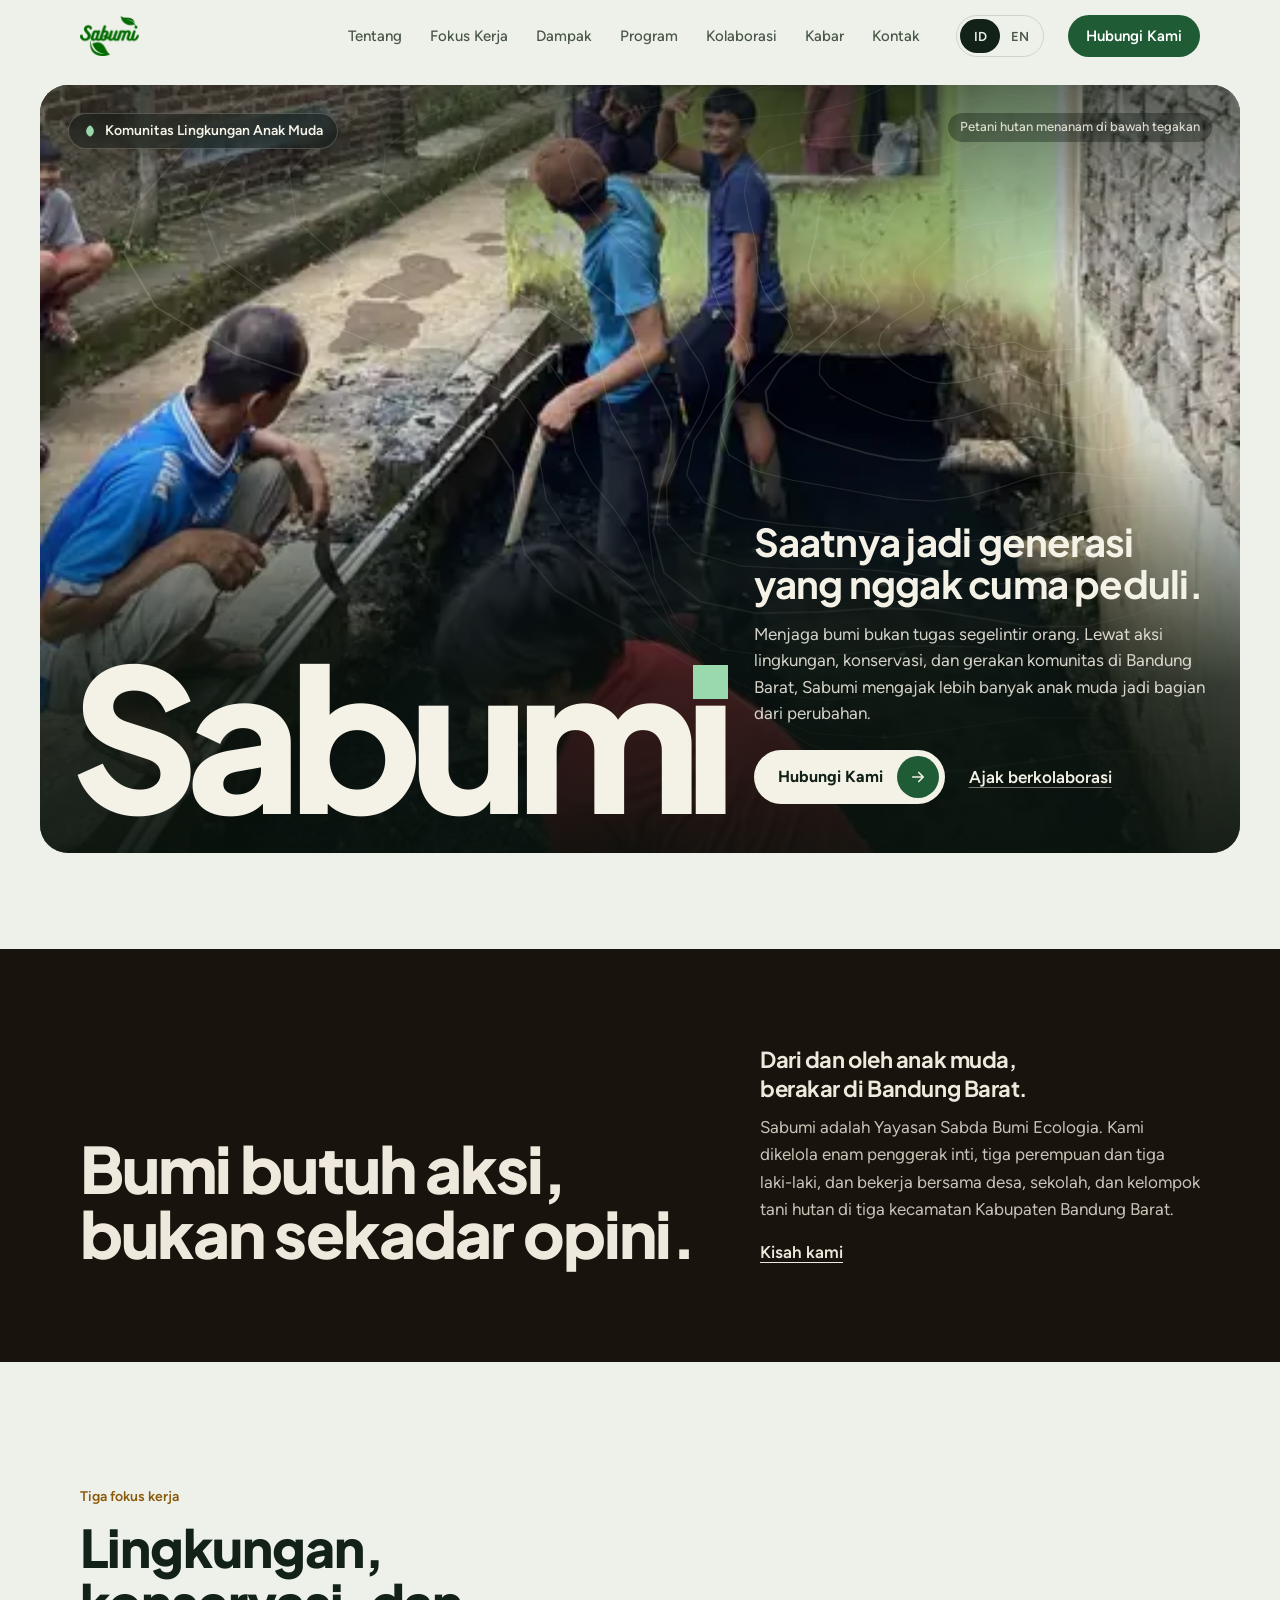
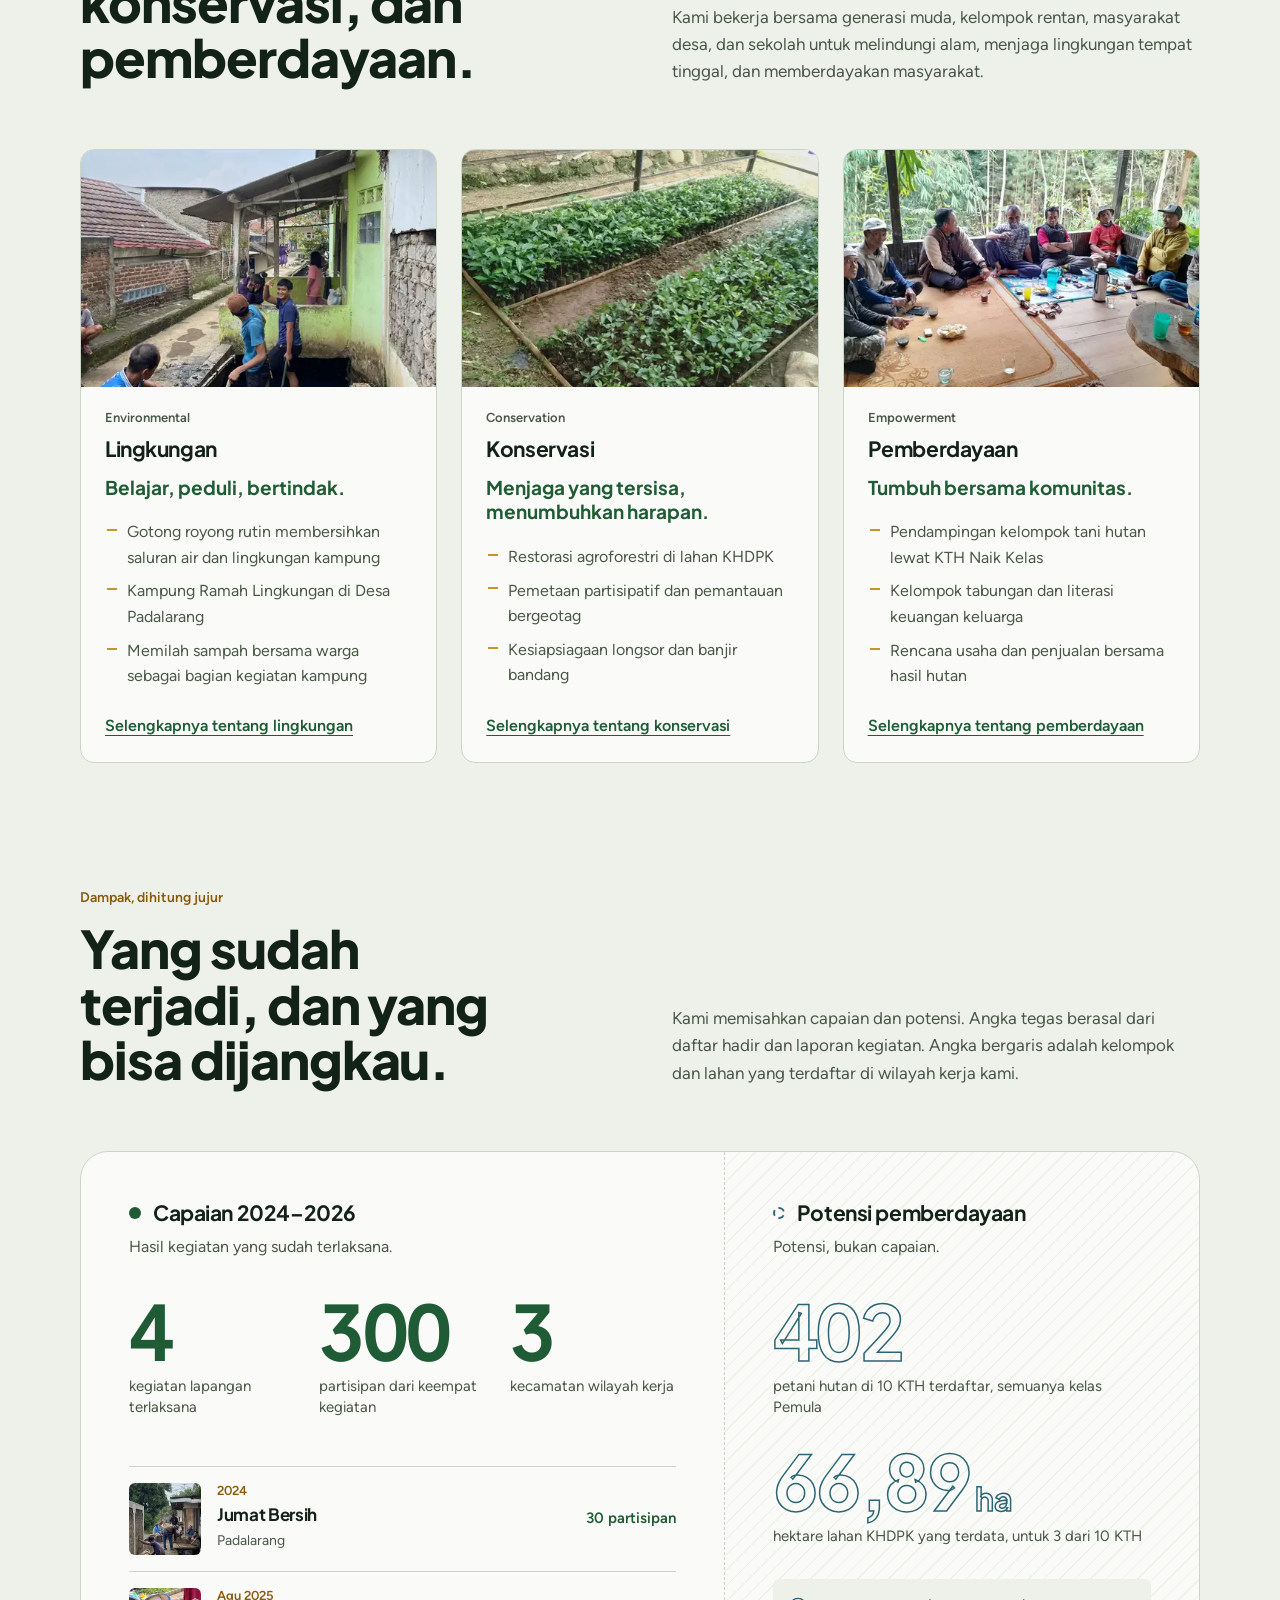
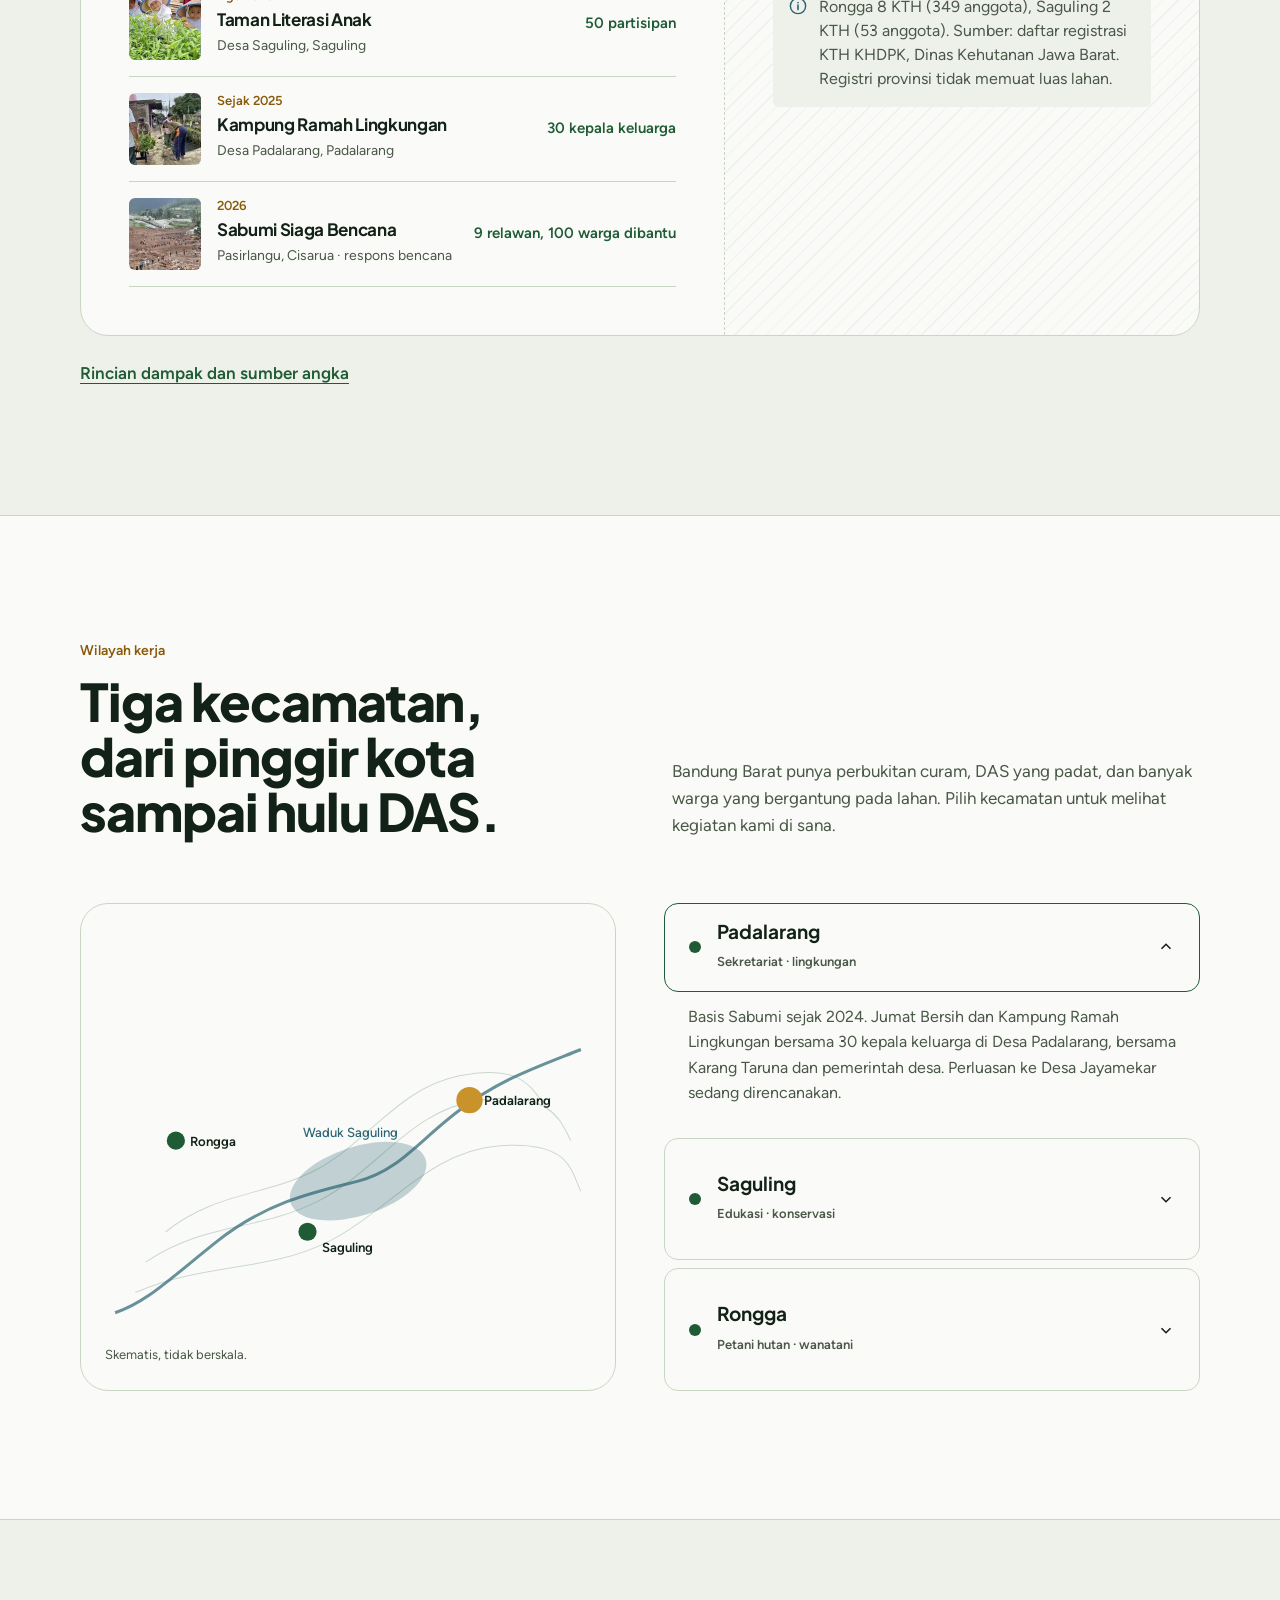
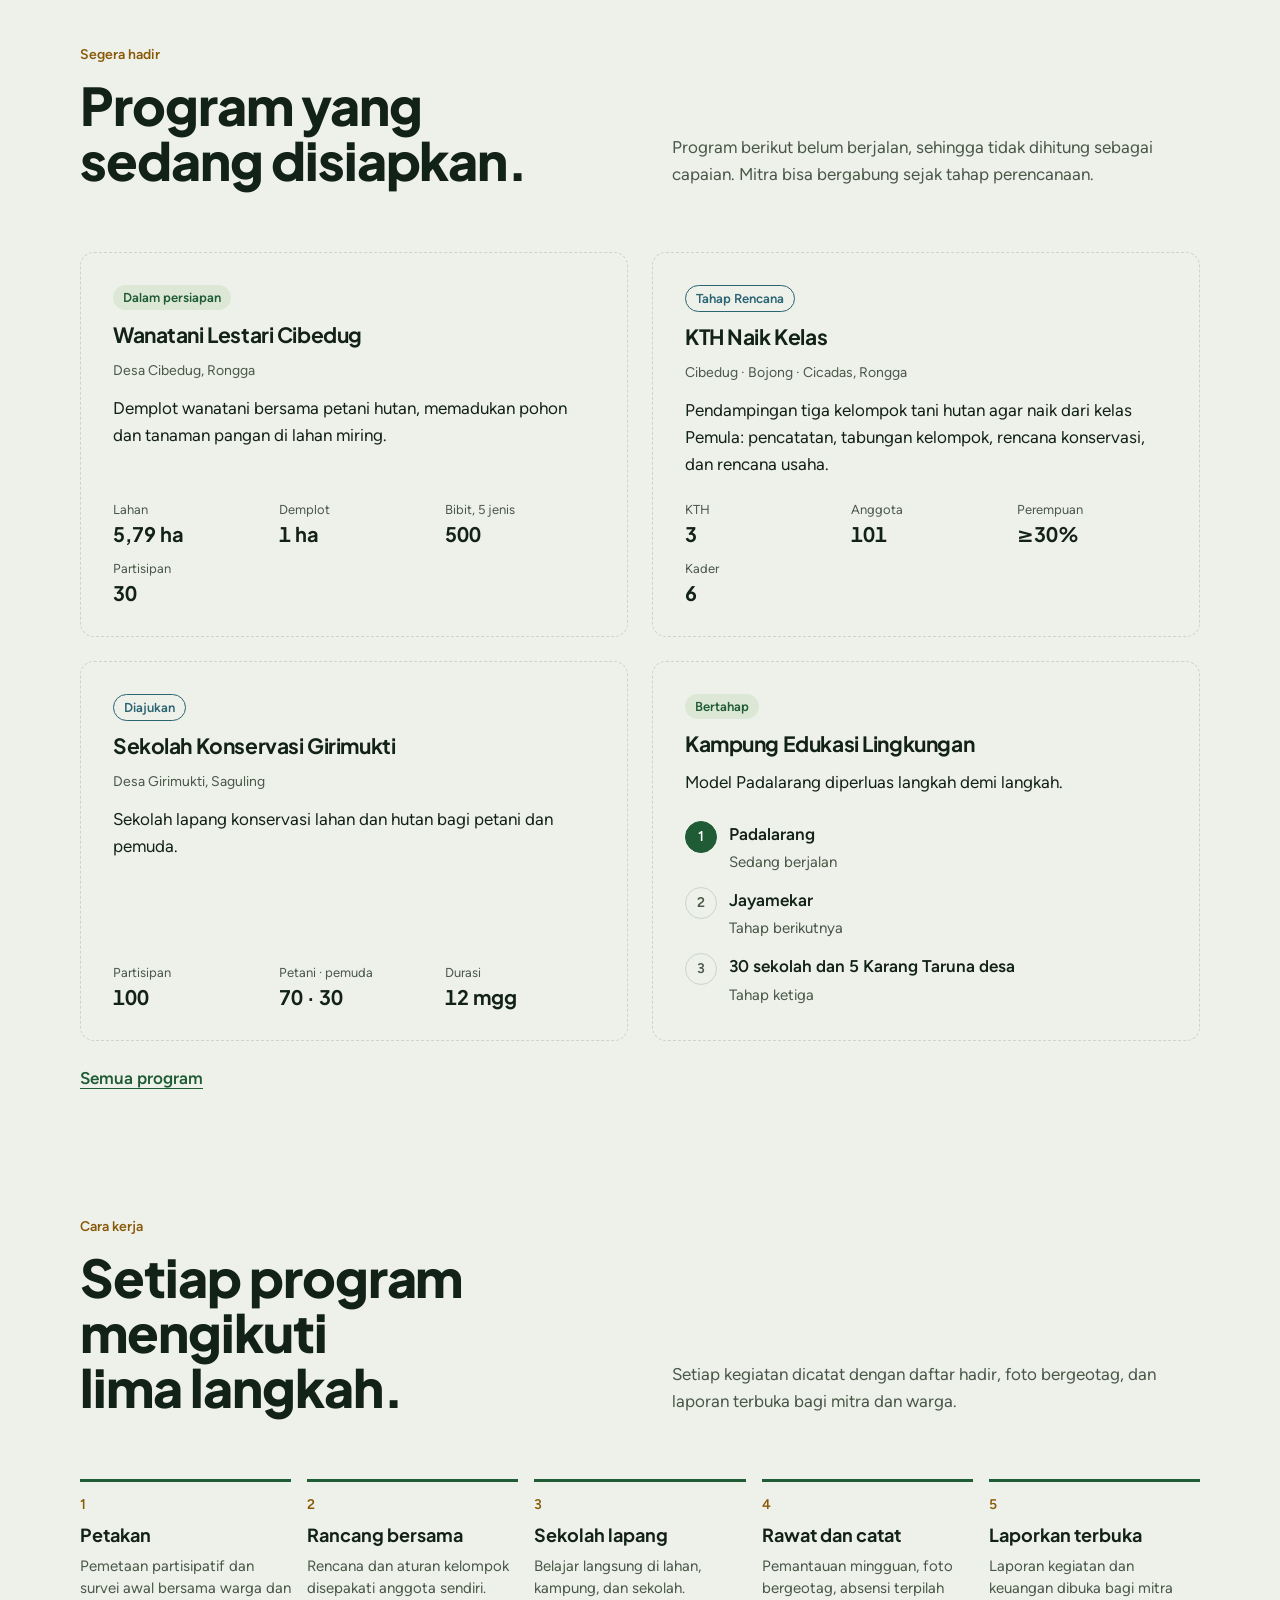
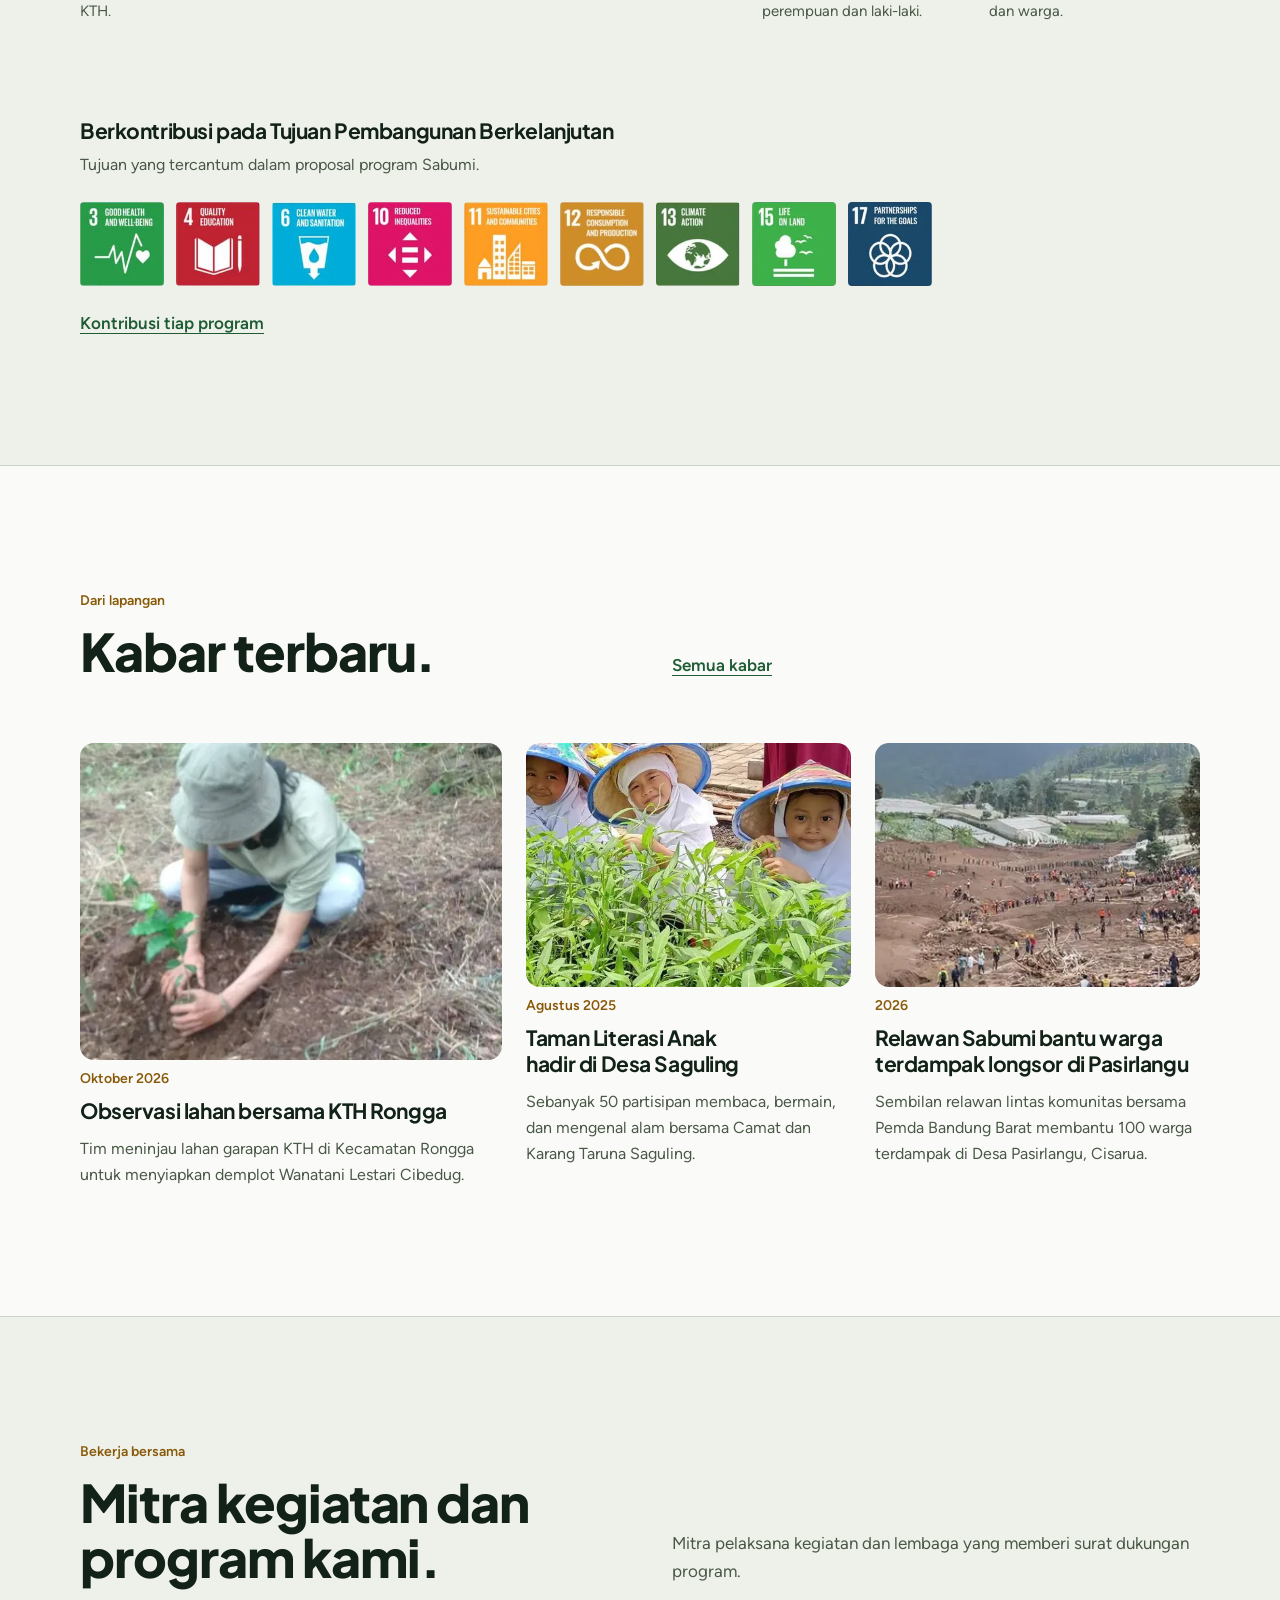
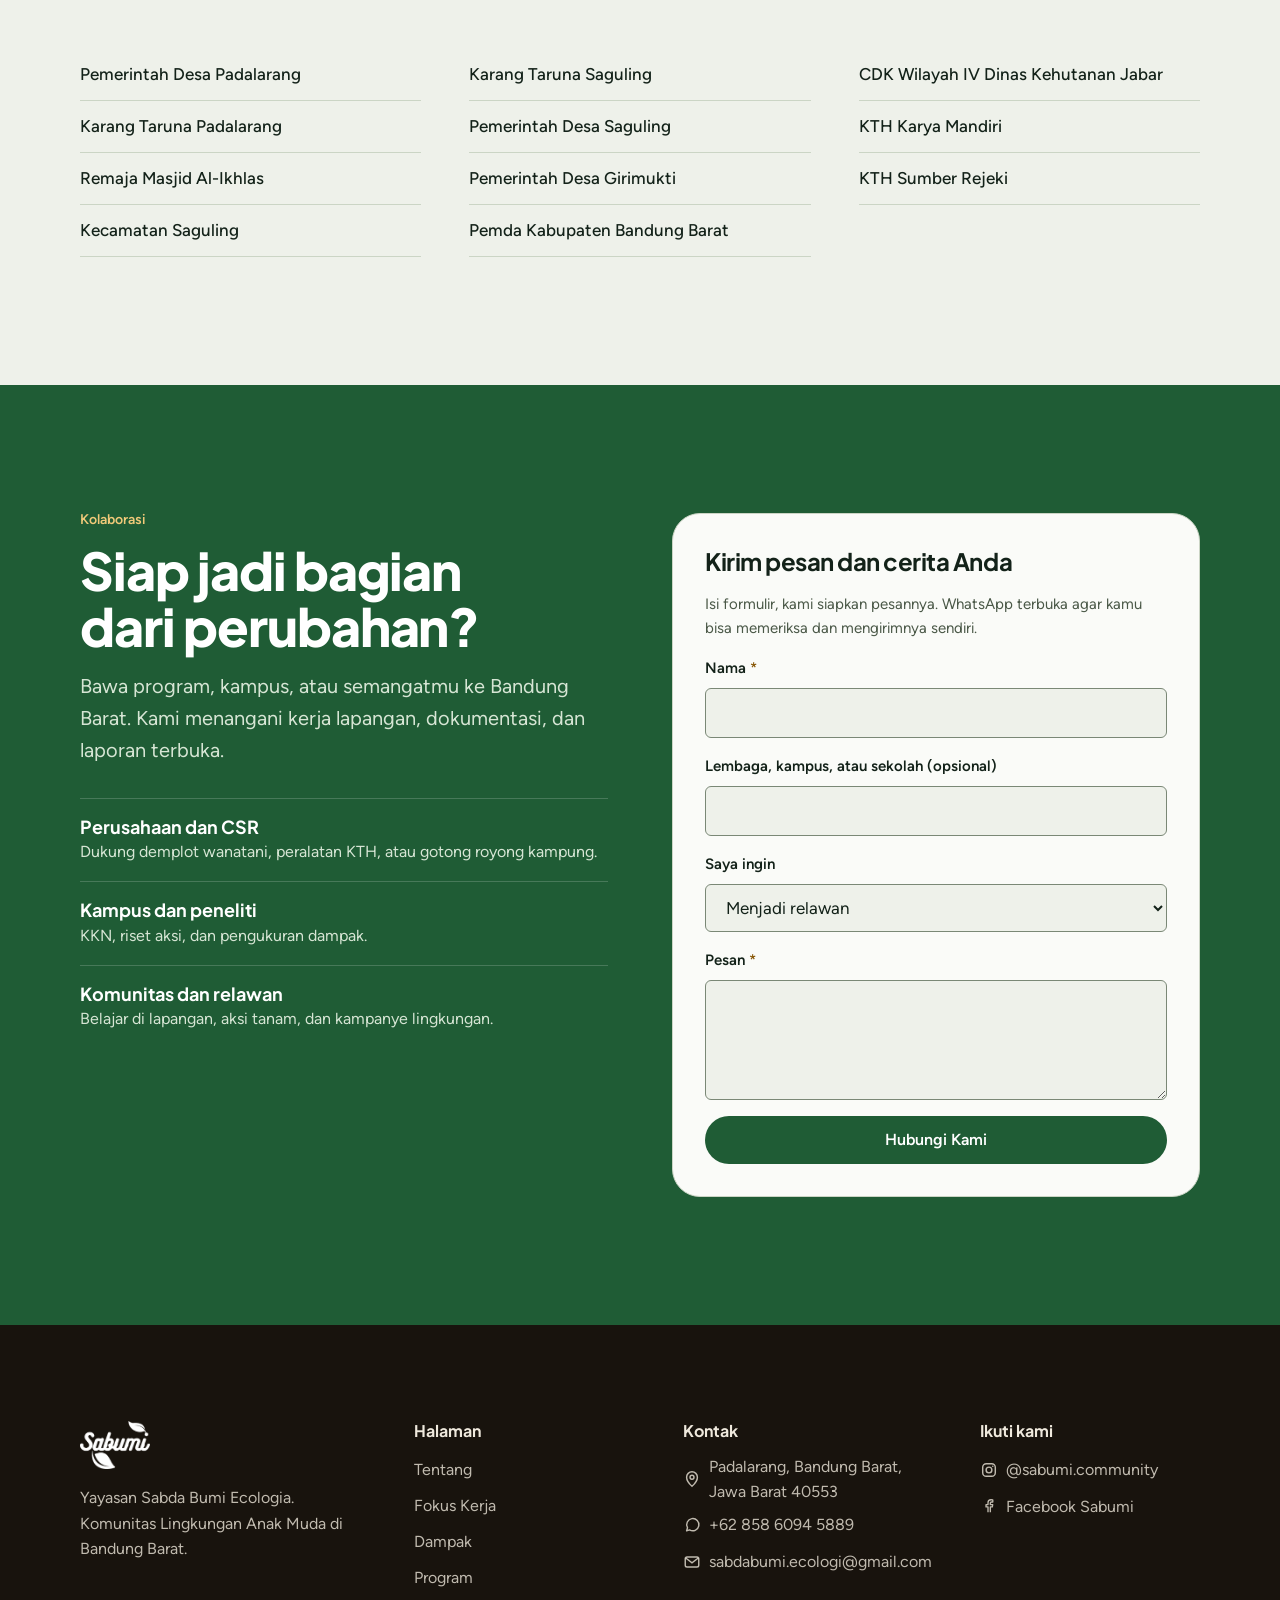
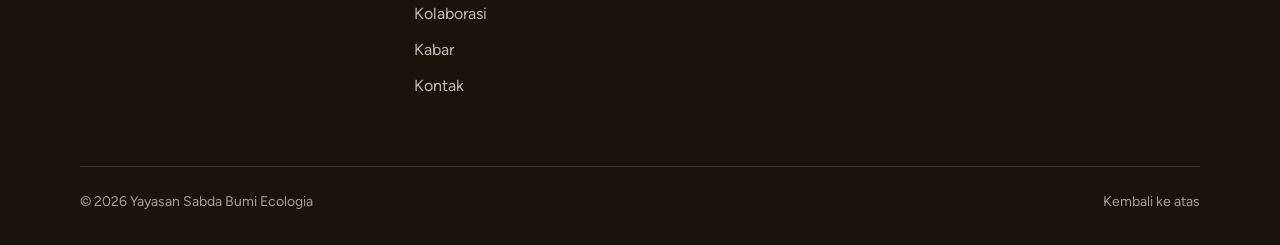
==== commit fd4b741a: "Merge pull request #12 from sabdabumi/perbaikan/jarak-mitra Jarak: bagian Mitra tidak lagi menempel " ====
--- a/index.html
+++ b/index.html
@@ -25,7 +25,7 @@
 <link rel="apple-touch-icon" href="/img/apple-touch-icon.png">
 <link rel="preload" href="/fonts/plus-jakarta-sans-latin-800-normal.woff2" as="font" type="font/woff2" crossorigin>
 <link rel="preload" href="/fonts/figtree-latin-400-normal.woff2" as="font" type="font/woff2" crossorigin>
-<link rel="stylesheet" href="/css/site.css?v=20261023a">
+<link rel="stylesheet" href="/css/site.css?v=20261026a">
 <link rel="preload" as="image" media="(min-width: 761px)" href="/img/hero-hutan-1440.webp" imagesrcset="/img/hero-hutan-960.webp 960w, /img/hero-hutan-1440.webp 1440w, /img/hero-hutan-1920.webp 1920w" imagesizes="(max-width: 1440px) 100vw, 1400px" fetchpriority="high">
 <link rel="preload" as="image" media="(max-width: 760px)" href="/img/gotong-royong-960.webp" imagesrcset="/img/gotong-royong-480.webp 480w, /img/gotong-royong-720.webp 720w, /img/gotong-royong-960.webp 960w" imagesizes="calc(100vw - 20px)" fetchpriority="high">
 <script type="application/ld+json">{"@context": "https://schema.org", "@graph": [{"@type": "NGO", "@id": "https://sabumi.site/#org", "name": "Sabumi", "legalName": "Yayasan Sabda Bumi Ecologia", "alternateName": ["Sabumi Ecologi", "Sabumi Bandung Barat", "Sabda Bumi Ecologia Foundation", "Sabumi Community"], "url": "https://sabumi.site/", "logo": "https://sabumi.site/img/logo-sabumi.png", "image": "https://sabumi.site/img/og-sabumi.jpg", "slogan": "Bumi butuh aksi, bukan sekadar opini.", "description": "Komunitas Lingkungan Anak Muda di Kabupaten Bandung Barat: aksi lingkungan, konservasi, dan pemberdayaan masyarakat.", "foundingDate": "2025-03-05", "email": "sabdabumi.ecologi@gmail.com", "telephone": "+62-858-6094-5889", "address": {"@type": "PostalAddress", "addressLocality": "Padalarang", "addressRegion": "Jawa Barat", "postalCode": "40553", "addressCountry": "ID"}, "areaServed": [{"@type": "AdministrativeArea", "name": "Kabupaten Bandung Barat"}], "knowsAbout": ["gotong royong", "Kampung Ramah Lingkungan", "konservasi lahan", "perhutanan sosial", "kelompok tani hutan", "mitigasi longsor"], "sameAs": ["https://www.instagram.com/sabumi.community/", "https://www.facebook.com/profile.php?id=61565987980985"]}, {"@type": "WebSite", "@id": "https://sabumi.site/#website", "url": "https://sabumi.site/", "name": "Sabumi", "alternateName": "Sabumi Bandung Barat", "inLanguage": "id-ID", "publisher": {"@id": "https://sabumi.site/#org"}}, {"@type": "WebPage", "@id": "https://sabumi.site/#webpage", "url": "https://sabumi.site/", "name": "Sabumi Bandung Barat · Komunitas Lingkungan Anak Muda", "description": "Sabumi Ecologi (Yayasan Sabda Bumi Ecologia): komunitas lingkungan dari dan oleh anak muda untuk melindungi alam, merawat lingkungan, memberdayakan desa.", "inLanguage": "id-ID", "isPartOf": {"@id": "https://sabumi.site/#website"}, "about": {"@id": "https://sabumi.site/#org"}, "primaryImageOfPage": "https://sabumi.site/img/og-sabumi.jpg"}]}</script>
@@ -199,7 +199,7 @@
           </li>
           <li>
             <img src="/img/longsor-cisarua-thumb-144.webp" width="144" height="144" loading="lazy" decoding="async" alt="Tim penyelamat menyusuri lokasi longsor di Cisarua" data-en-alt="Rescuers crossing the landslide site in Cisarua">
-            <div><span class="when">Jan 2026</span><h4>Sabumi Siaga Bencana</h4><span class="where" data-en="Pasirlangu, Cisarua · disaster response">Pasirlangu, Cisarua · respons bencana</span></div>
+            <div><span class="when">2026</span><h4>Sabumi Siaga Bencana</h4><span class="where" data-en="Pasirlangu, Cisarua · disaster response">Pasirlangu, Cisarua · respons bencana</span></div>
             <span class="result" data-en="9 volunteers, 100 residents helped">9 relawan, 100 warga dibantu</span>
           </li>
         </ol>
@@ -389,20 +389,20 @@
     </div>
     <div class="news">
       <article class="post">
-        <img src="/img/pendampingan-ps-760.webp" srcset="/img/pendampingan-ps-480.webp 480w, /img/pendampingan-ps-760.webp 760w" sizes="(max-width: 760px) 92vw, (max-width: 1100px) 46vw, 380px" width="760" height="570" loading="lazy" decoding="async" alt="Slide pengarahan daring: Akselerasi dan Peran Pendampingan Usaha Perhutanan Sosial di Tingkat Nasional" data-en-alt="Slide from an online briefing: Acceleration and Role of Social Forestry Business Assistance at the National Level">
+        <img decoding="async" src="/img/tanam-lereng-crop-922.webp" srcset="/img/tanam-lereng-crop-480.webp 480w, /img/tanam-lereng-crop-922.webp 922w" sizes="(max-width: 760px) 92vw, (max-width: 1100px) 46vw, 380px" width="922" height="860" loading="lazy" alt="Tim Sabumi meninjau lahan garapan KTH di lereng Rongga" data-en-alt="The Sabumi team reviewing KTH farmland on the Rongga slopes">
         <time datetime="2026-10" data-en="October 2026">Oktober 2026</time>
-        <h3><a href="/kabar/#pendampingan-ps" data-en="Social Forestry Assistance">Pendampingan Perhutanan Sosial</a></h3>
-        <p data-en="Attended a briefing on the Social Forestry (PS) assistance programme with forest farmer groups and facilitators, organised by BPDLH.">Mengikuti pengarahan program pendampingan Perhutanan Sosial (PS) bersama perwakilan kelompok tani hutan dan pendamping, yang diselenggarakan oleh BPDLH.</p>
-      </article>
-      <article class="post">
-        <img decoding="async" src="/img/tanam-lereng-crop-922.webp" srcset="/img/tanam-lereng-crop-480.webp 480w, /img/tanam-lereng-crop-922.webp 922w" sizes="(max-width: 760px) 92vw, (max-width: 1100px) 46vw, 380px" width="922" height="860" loading="lazy" alt="Tim Sabumi meninjau lahan garapan KTH di lereng Rongga" data-en-alt="The Sabumi team reviewing KTH farmland on the Rongga slopes">
-        <time datetime="2026-09" data-en="September 2026">September 2026</time>
         <h3><a href="/kabar/#observasi-rongga" data-en="Land observation with KTH in Rongga">Observasi lahan bersama KTH Rongga</a></h3>
         <p data-en="The team reviewed KTH farmland in Rongga to prepare the Wanatani Lestari Cibedug demonstration plot.">Tim meninjau lahan garapan KTH di Kecamatan Rongga untuk menyiapkan demplot Wanatani Lestari Cibedug.</p>
       </article>
       <article class="post">
+        <img src="/img/literasi-anak-540.webp" srcset="/img/literasi-anak-480.webp 480w, /img/literasi-anak-540.webp 540w" sizes="(max-width: 760px) 92vw, (max-width: 1100px) 46vw, 380px" width="540" height="486" loading="lazy" decoding="async" alt="Anak-anak membaca bersama di Taman Literasi Anak, Desa Saguling" data-en-alt="Children reading together at the Children's Literacy Garden, Saguling Village">
+        <time datetime="2025-08" data-en="August 2025">Agustus 2025</time>
+        <h3><a href="/kabar/#taman-literasi" data-en="Children's Literacy Garden opens in Saguling Village">Taman Literasi Anak hadir di Desa Saguling</a></h3>
+        <p data-en="Fifty participants read, played and learned about nature with the Saguling sub-district head and Karang Taruna.">Sebanyak 50 partisipan membaca, bermain, dan mengenal alam bersama Camat dan Karang Taruna Saguling.</p>
+      </article>
+      <article class="post">
         <img src="/img/longsor-cisarua-800.webp" srcset="/img/longsor-cisarua-480.webp 480w, /img/longsor-cisarua-800.webp 800w" sizes="(max-width: 760px) 92vw, (max-width: 1100px) 46vw, 380px" width="900" height="600" loading="lazy" decoding="async" alt="Tim penyelamat menyusuri lokasi longsor di Cisarua, Bandung Barat" data-en-alt="Rescuers crossing the landslide site in Cisarua, West Bandung">
-        <time datetime="2026-01" data-en="January 2026">Januari 2026</time>
+        <time datetime="2026">2026</time>
         <h3><a href="/kabar/#relawan-pasirlangu" data-en="Sabumi volunteers help landslide-affected residents in Pasirlangu">Relawan Sabumi bantu warga terdampak longsor di Pasirlangu</a></h3>
         <p data-en="Nine volunteers from several communities, with the West Bandung government, helped 100 affected residents in Pasirlangu Village, Cisarua.">Sembilan relawan lintas komunitas bersama Pemda Bandung Barat membantu 100 warga terdampak di Desa Pasirlangu, Cisarua.</p>
       </article>
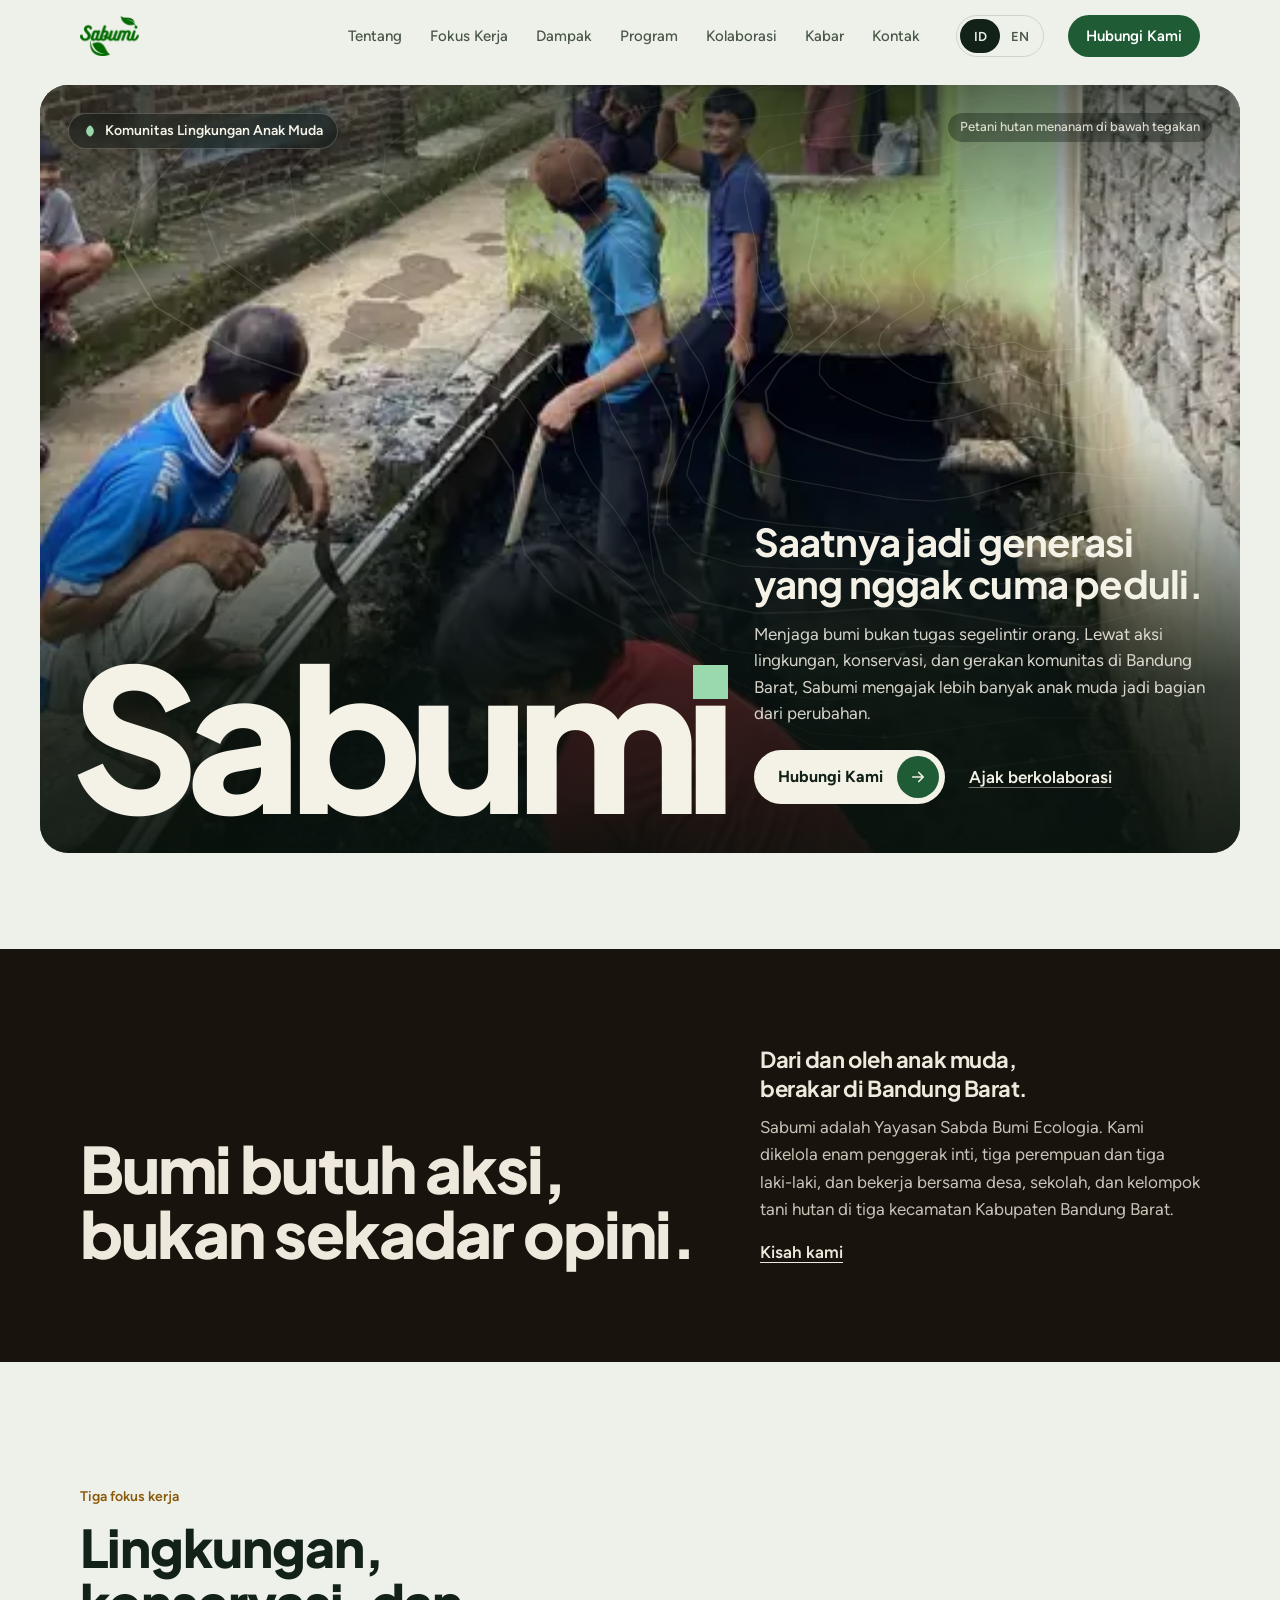
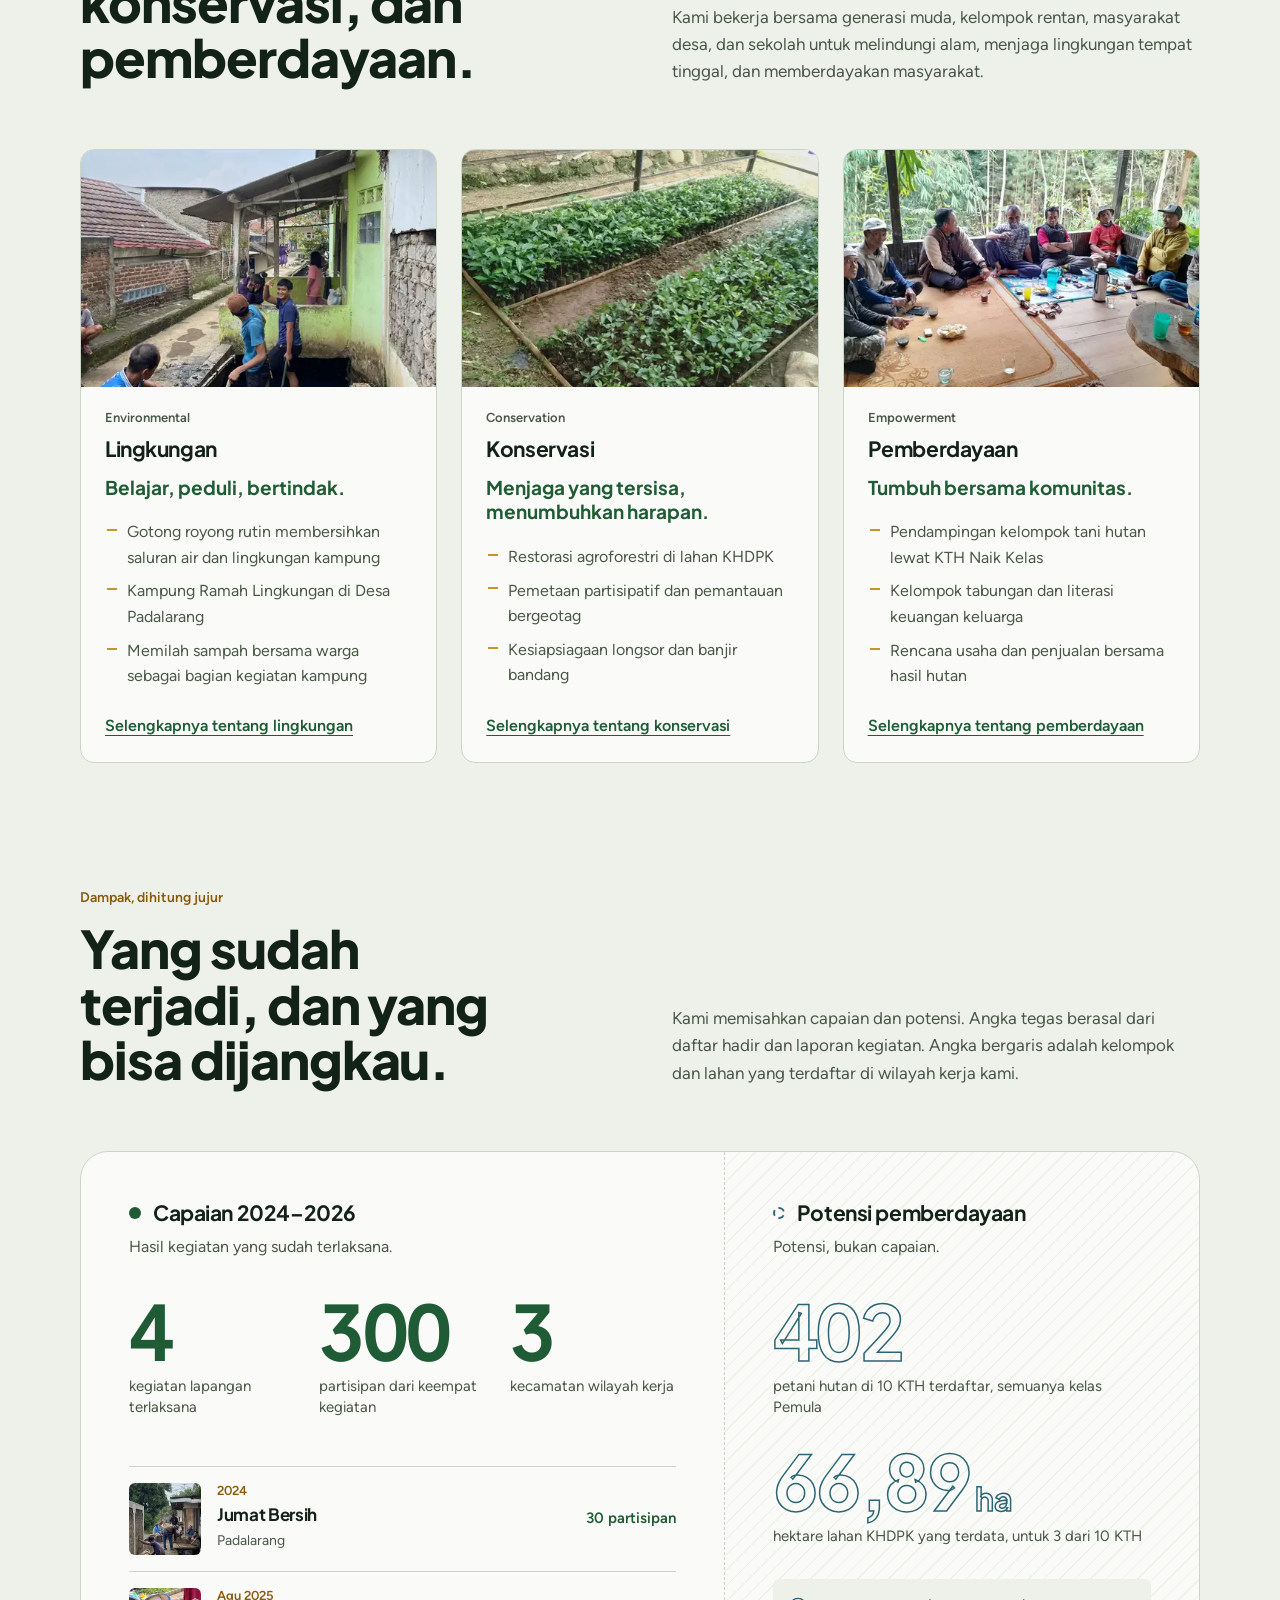
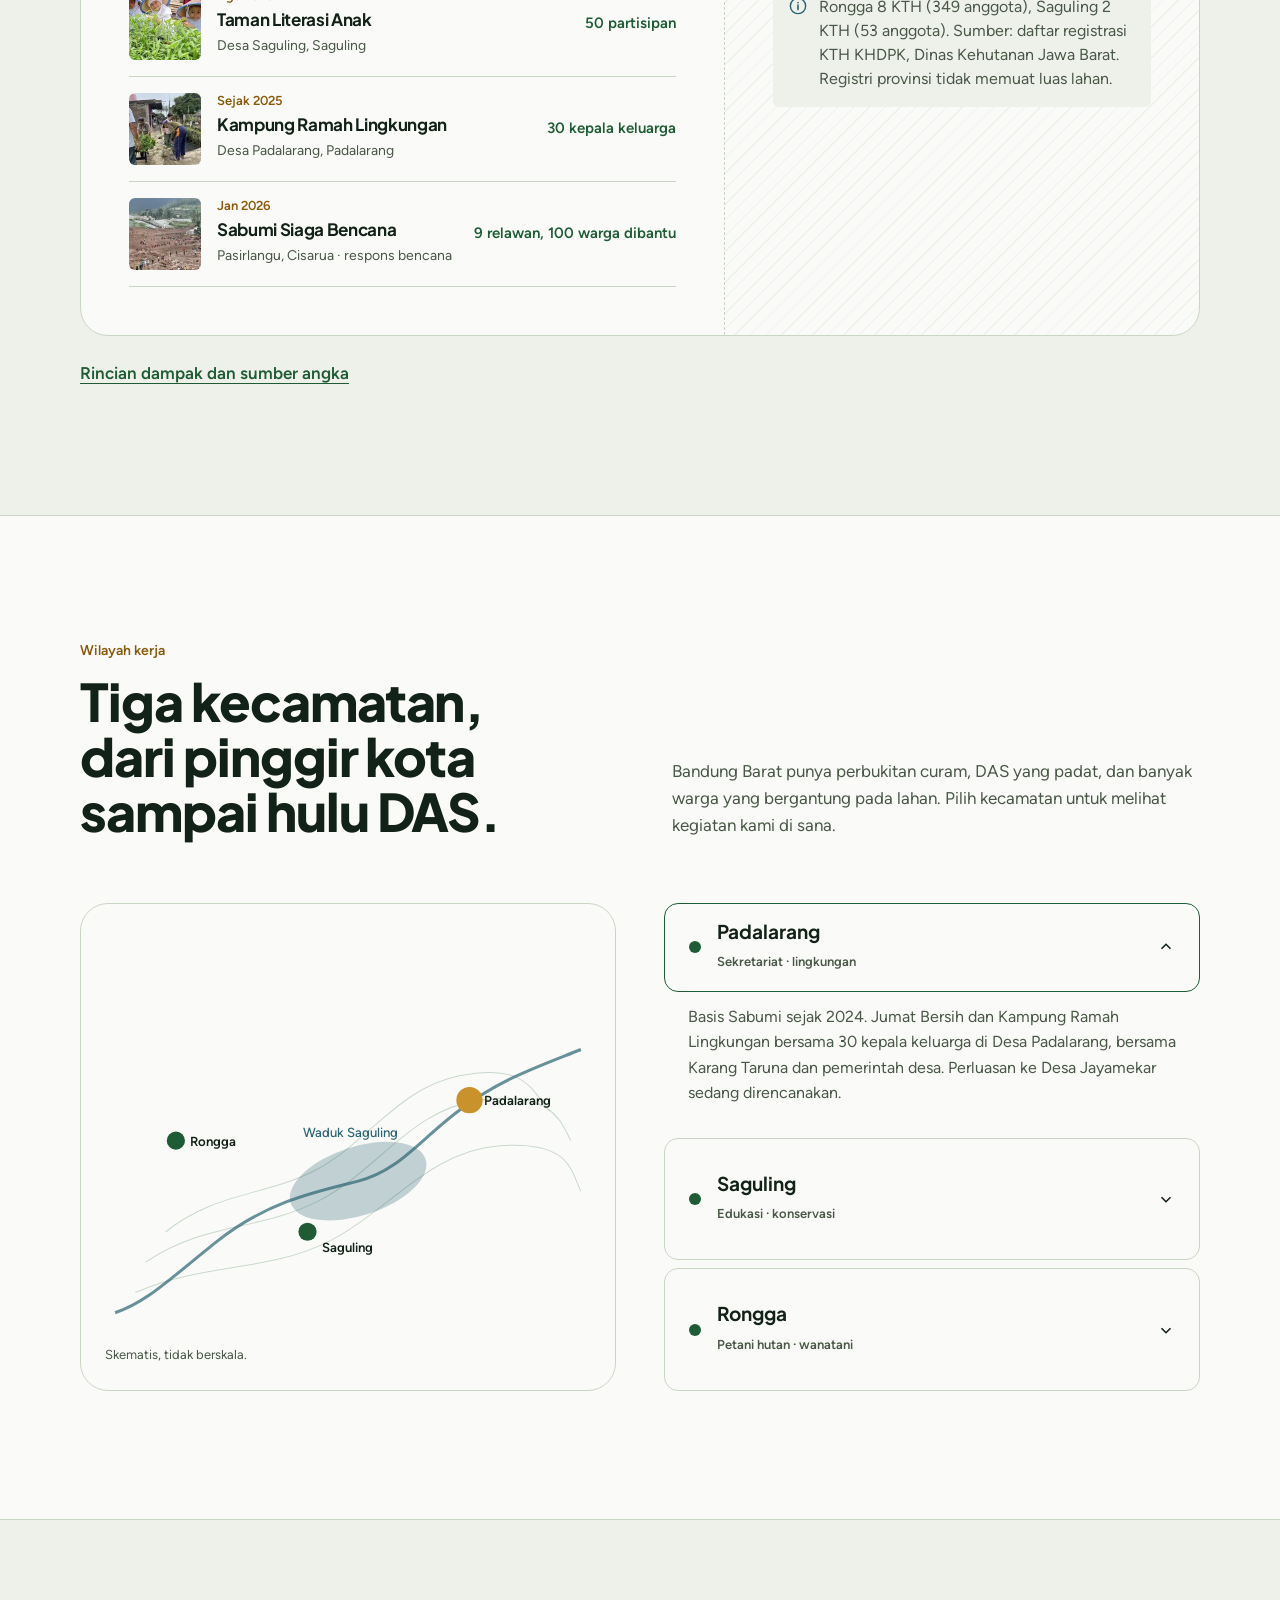
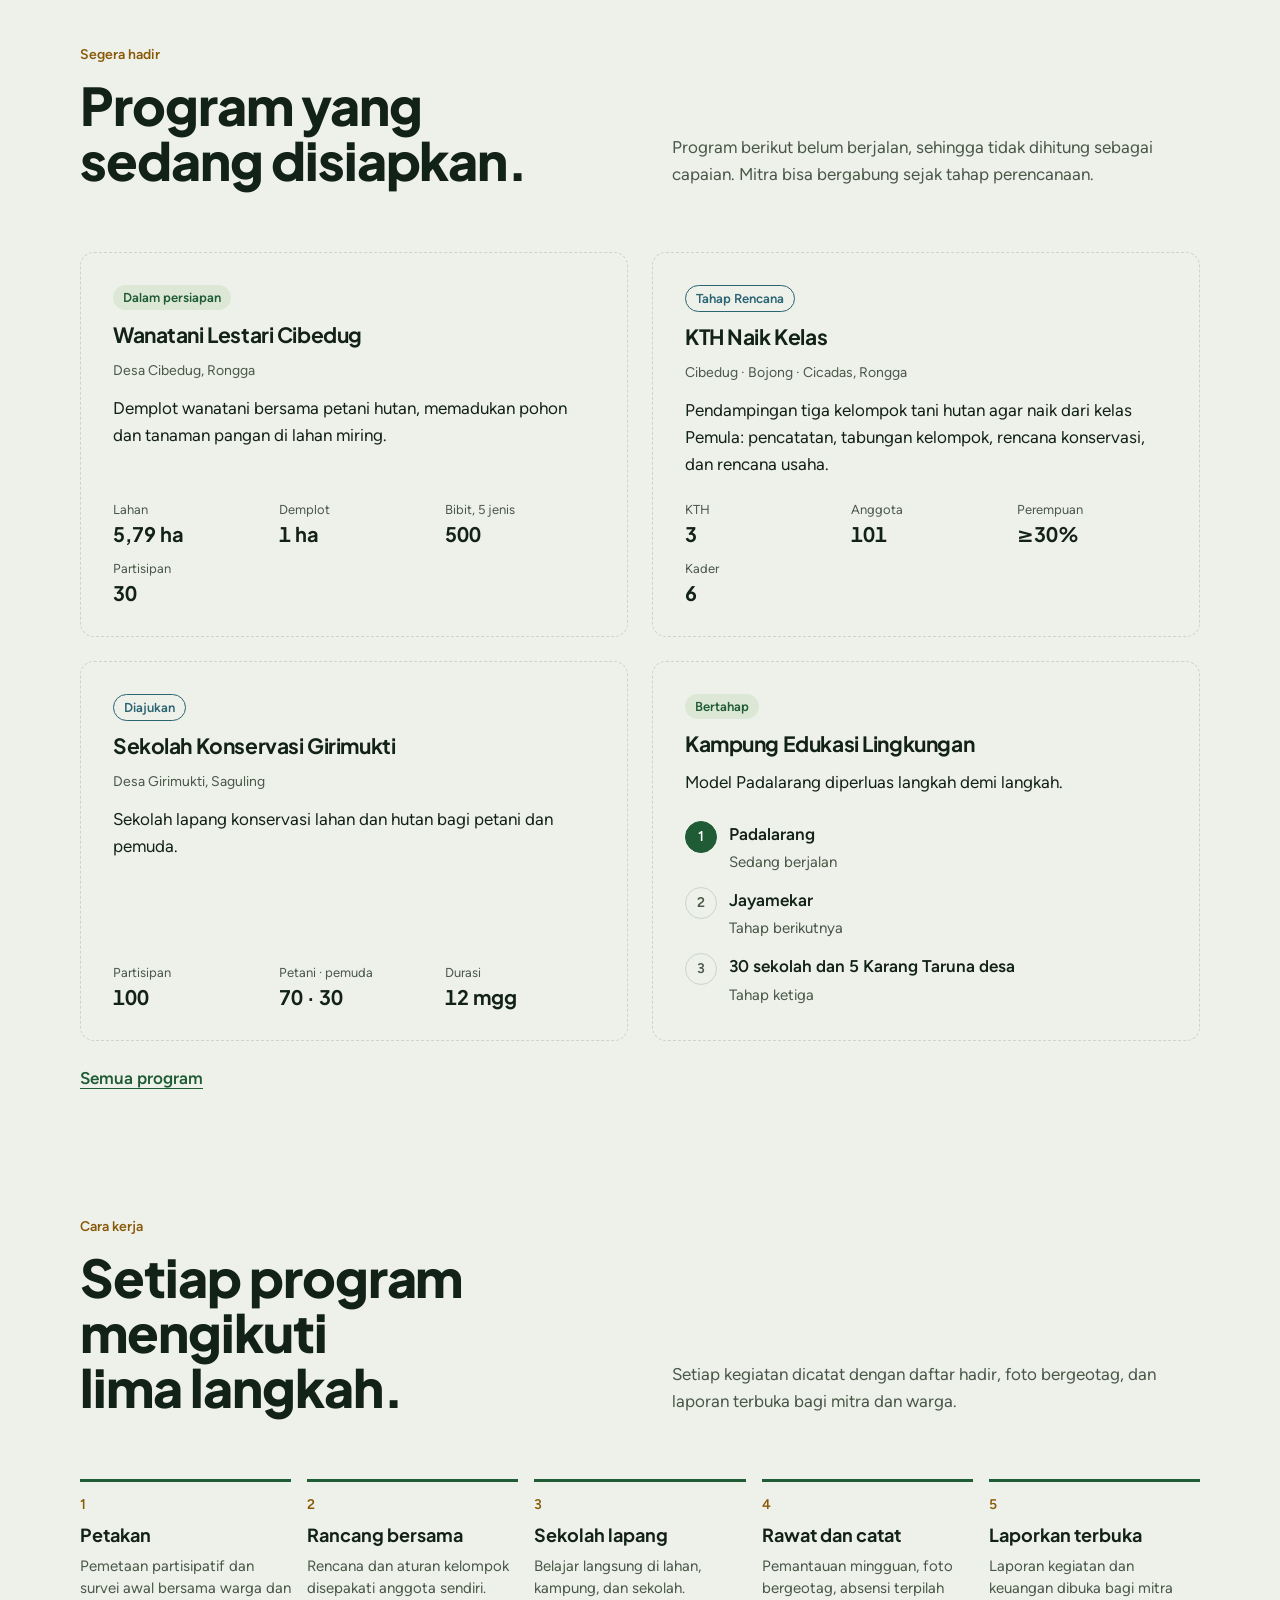
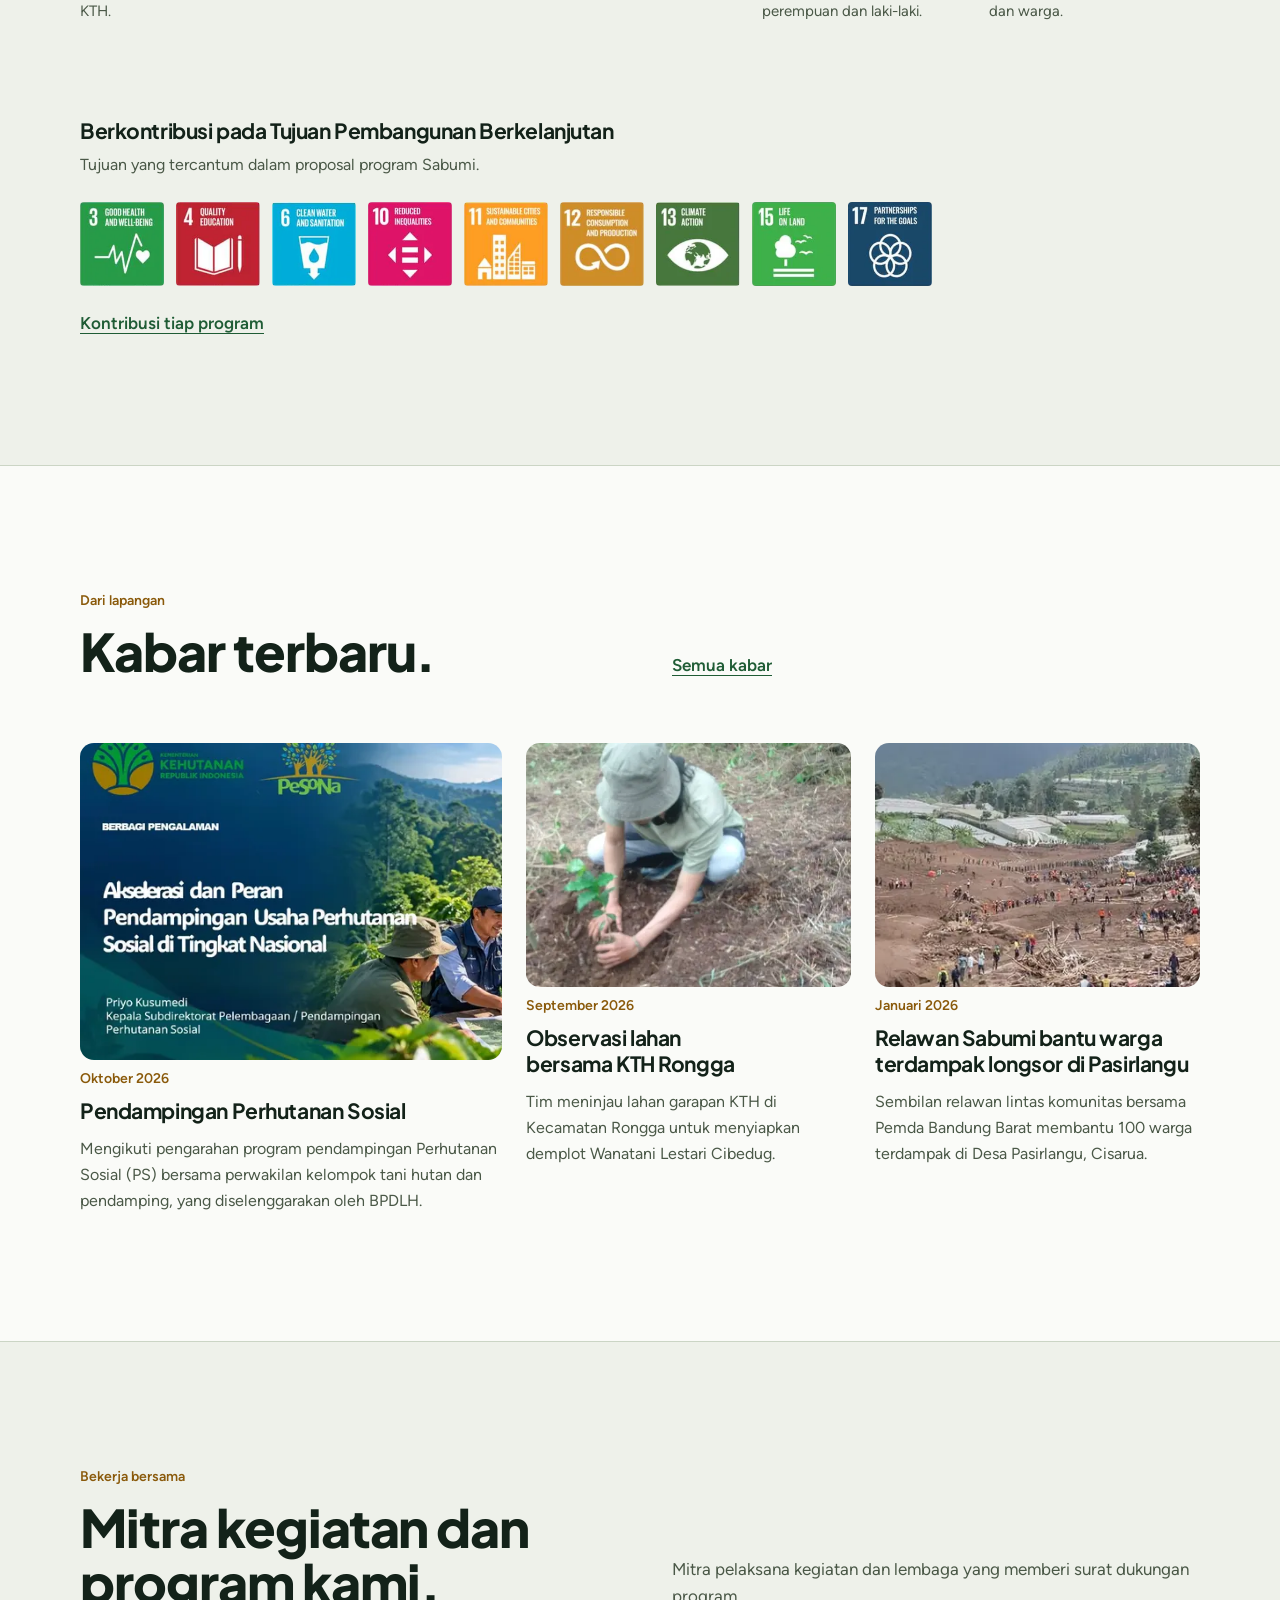
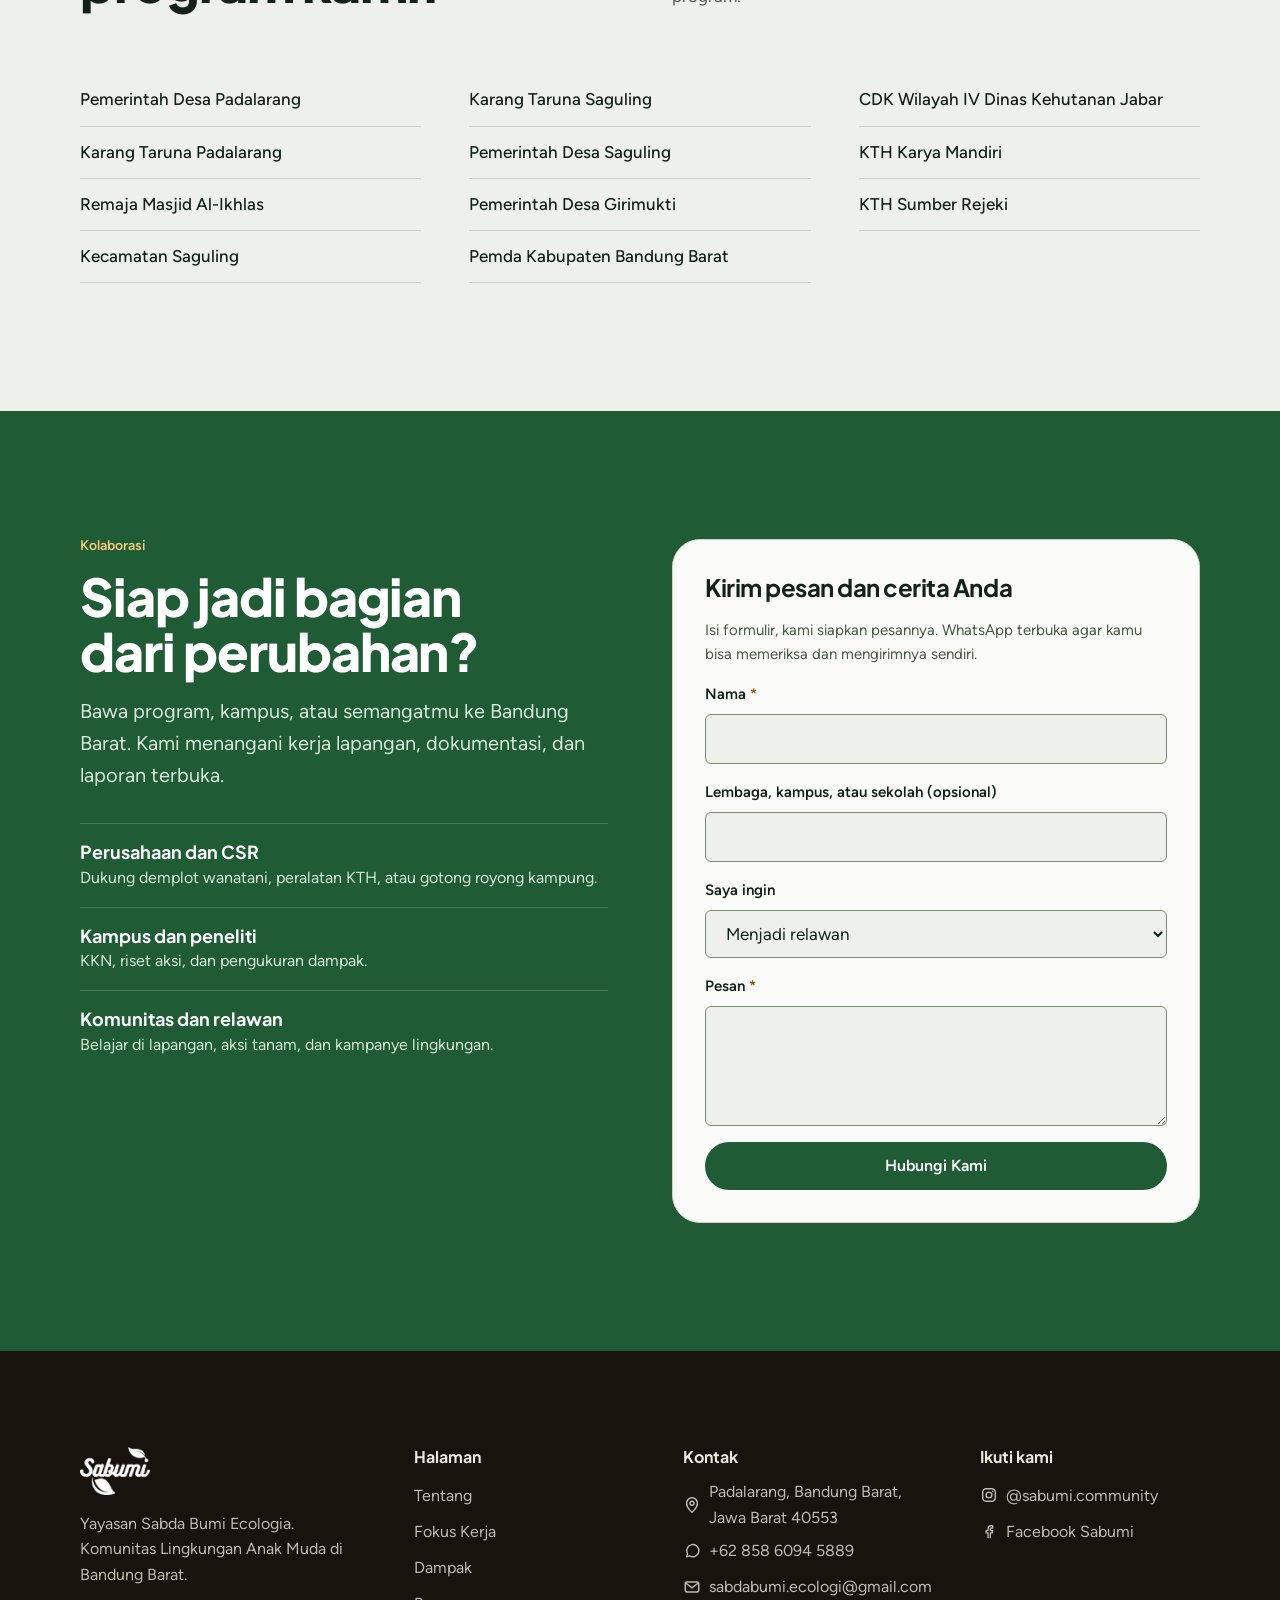
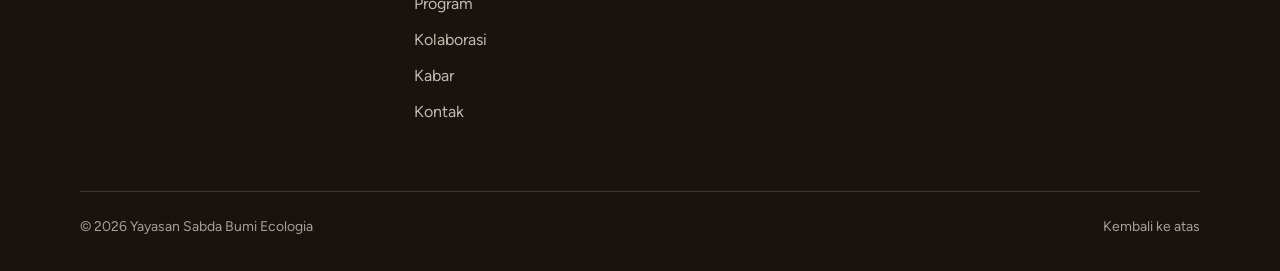
==== commit 27f4b8da: "Merge pull request #13 from sabdabumi/perbaikan/kabar-pendampingan-ps Kabar: tambah Pendampingan Per" ====
--- a/index.html
+++ b/index.html
@@ -199,7 +199,7 @@
           </li>
           <li>
             <img src="/img/longsor-cisarua-thumb-144.webp" width="144" height="144" loading="lazy" decoding="async" alt="Tim penyelamat menyusuri lokasi longsor di Cisarua" data-en-alt="Rescuers crossing the landslide site in Cisarua">
-            <div><span class="when">2026</span><h4>Sabumi Siaga Bencana</h4><span class="where" data-en="Pasirlangu, Cisarua · disaster response">Pasirlangu, Cisarua · respons bencana</span></div>
+            <div><span class="when">Jan 2026</span><h4>Sabumi Siaga Bencana</h4><span class="where" data-en="Pasirlangu, Cisarua · disaster response">Pasirlangu, Cisarua · respons bencana</span></div>
             <span class="result" data-en="9 volunteers, 100 residents helped">9 relawan, 100 warga dibantu</span>
           </li>
         </ol>
@@ -389,20 +389,20 @@
     </div>
     <div class="news">
       <article class="post">
+        <img src="/img/pendampingan-ps-760.webp" srcset="/img/pendampingan-ps-480.webp 480w, /img/pendampingan-ps-760.webp 760w" sizes="(max-width: 760px) 92vw, (max-width: 1100px) 46vw, 380px" width="760" height="570" loading="lazy" decoding="async" alt="Slide pengarahan daring: Akselerasi dan Peran Pendampingan Usaha Perhutanan Sosial di Tingkat Nasional" data-en-alt="Slide from an online briefing: Acceleration and Role of Social Forestry Business Assistance at the National Level">
+        <time datetime="2026-10" data-en="October 2026">Oktober 2026</time>
+        <h3><a href="/kabar/#pendampingan-ps" data-en="Social Forestry Assistance">Pendampingan Perhutanan Sosial</a></h3>
+        <p data-en="Attended a briefing on the Social Forestry (PS) assistance programme with forest farmer groups and facilitators, organised by BPDLH.">Mengikuti pengarahan program pendampingan Perhutanan Sosial (PS) bersama perwakilan kelompok tani hutan dan pendamping, yang diselenggarakan oleh BPDLH.</p>
+      </article>
+      <article class="post">
         <img decoding="async" src="/img/tanam-lereng-crop-922.webp" srcset="/img/tanam-lereng-crop-480.webp 480w, /img/tanam-lereng-crop-922.webp 922w" sizes="(max-width: 760px) 92vw, (max-width: 1100px) 46vw, 380px" width="922" height="860" loading="lazy" alt="Tim Sabumi meninjau lahan garapan KTH di lereng Rongga" data-en-alt="The Sabumi team reviewing KTH farmland on the Rongga slopes">
-        <time datetime="2026-10" data-en="October 2026">Oktober 2026</time>
+        <time datetime="2026-09" data-en="September 2026">September 2026</time>
         <h3><a href="/kabar/#observasi-rongga" data-en="Land observation with KTH in Rongga">Observasi lahan bersama KTH Rongga</a></h3>
         <p data-en="The team reviewed KTH farmland in Rongga to prepare the Wanatani Lestari Cibedug demonstration plot.">Tim meninjau lahan garapan KTH di Kecamatan Rongga untuk menyiapkan demplot Wanatani Lestari Cibedug.</p>
       </article>
       <article class="post">
-        <img src="/img/literasi-anak-540.webp" srcset="/img/literasi-anak-480.webp 480w, /img/literasi-anak-540.webp 540w" sizes="(max-width: 760px) 92vw, (max-width: 1100px) 46vw, 380px" width="540" height="486" loading="lazy" decoding="async" alt="Anak-anak membaca bersama di Taman Literasi Anak, Desa Saguling" data-en-alt="Children reading together at the Children's Literacy Garden, Saguling Village">
-        <time datetime="2025-08" data-en="August 2025">Agustus 2025</time>
-        <h3><a href="/kabar/#taman-literasi" data-en="Children's Literacy Garden opens in Saguling Village">Taman Literasi Anak hadir di Desa Saguling</a></h3>
-        <p data-en="Fifty participants read, played and learned about nature with the Saguling sub-district head and Karang Taruna.">Sebanyak 50 partisipan membaca, bermain, dan mengenal alam bersama Camat dan Karang Taruna Saguling.</p>
-      </article>
-      <article class="post">
         <img src="/img/longsor-cisarua-800.webp" srcset="/img/longsor-cisarua-480.webp 480w, /img/longsor-cisarua-800.webp 800w" sizes="(max-width: 760px) 92vw, (max-width: 1100px) 46vw, 380px" width="900" height="600" loading="lazy" decoding="async" alt="Tim penyelamat menyusuri lokasi longsor di Cisarua, Bandung Barat" data-en-alt="Rescuers crossing the landslide site in Cisarua, West Bandung">
-        <time datetime="2026">2026</time>
+        <time datetime="2026-01" data-en="January 2026">Januari 2026</time>
         <h3><a href="/kabar/#relawan-pasirlangu" data-en="Sabumi volunteers help landslide-affected residents in Pasirlangu">Relawan Sabumi bantu warga terdampak longsor di Pasirlangu</a></h3>
         <p data-en="Nine volunteers from several communities, with the West Bandung government, helped 100 affected residents in Pasirlangu Village, Cisarua.">Sembilan relawan lintas komunitas bersama Pemda Bandung Barat membantu 100 warga terdampak di Desa Pasirlangu, Cisarua.</p>
       </article>
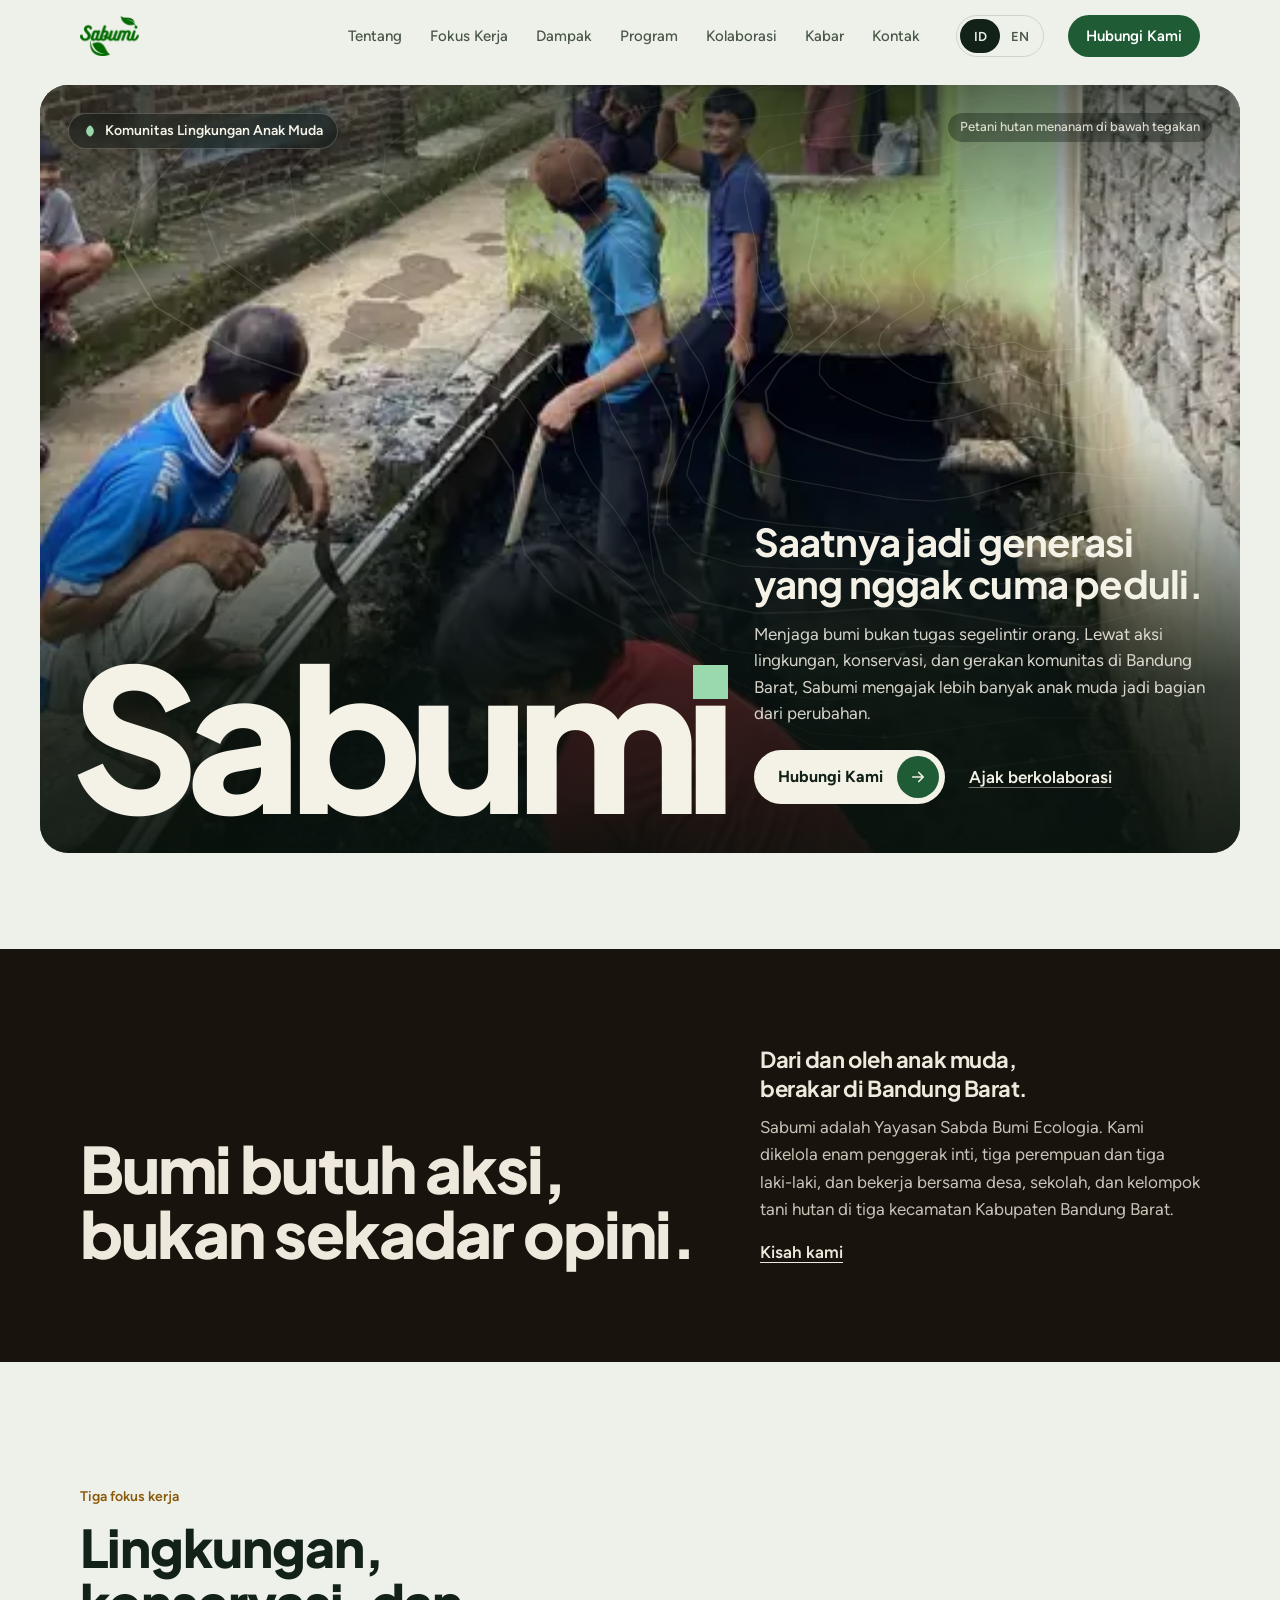
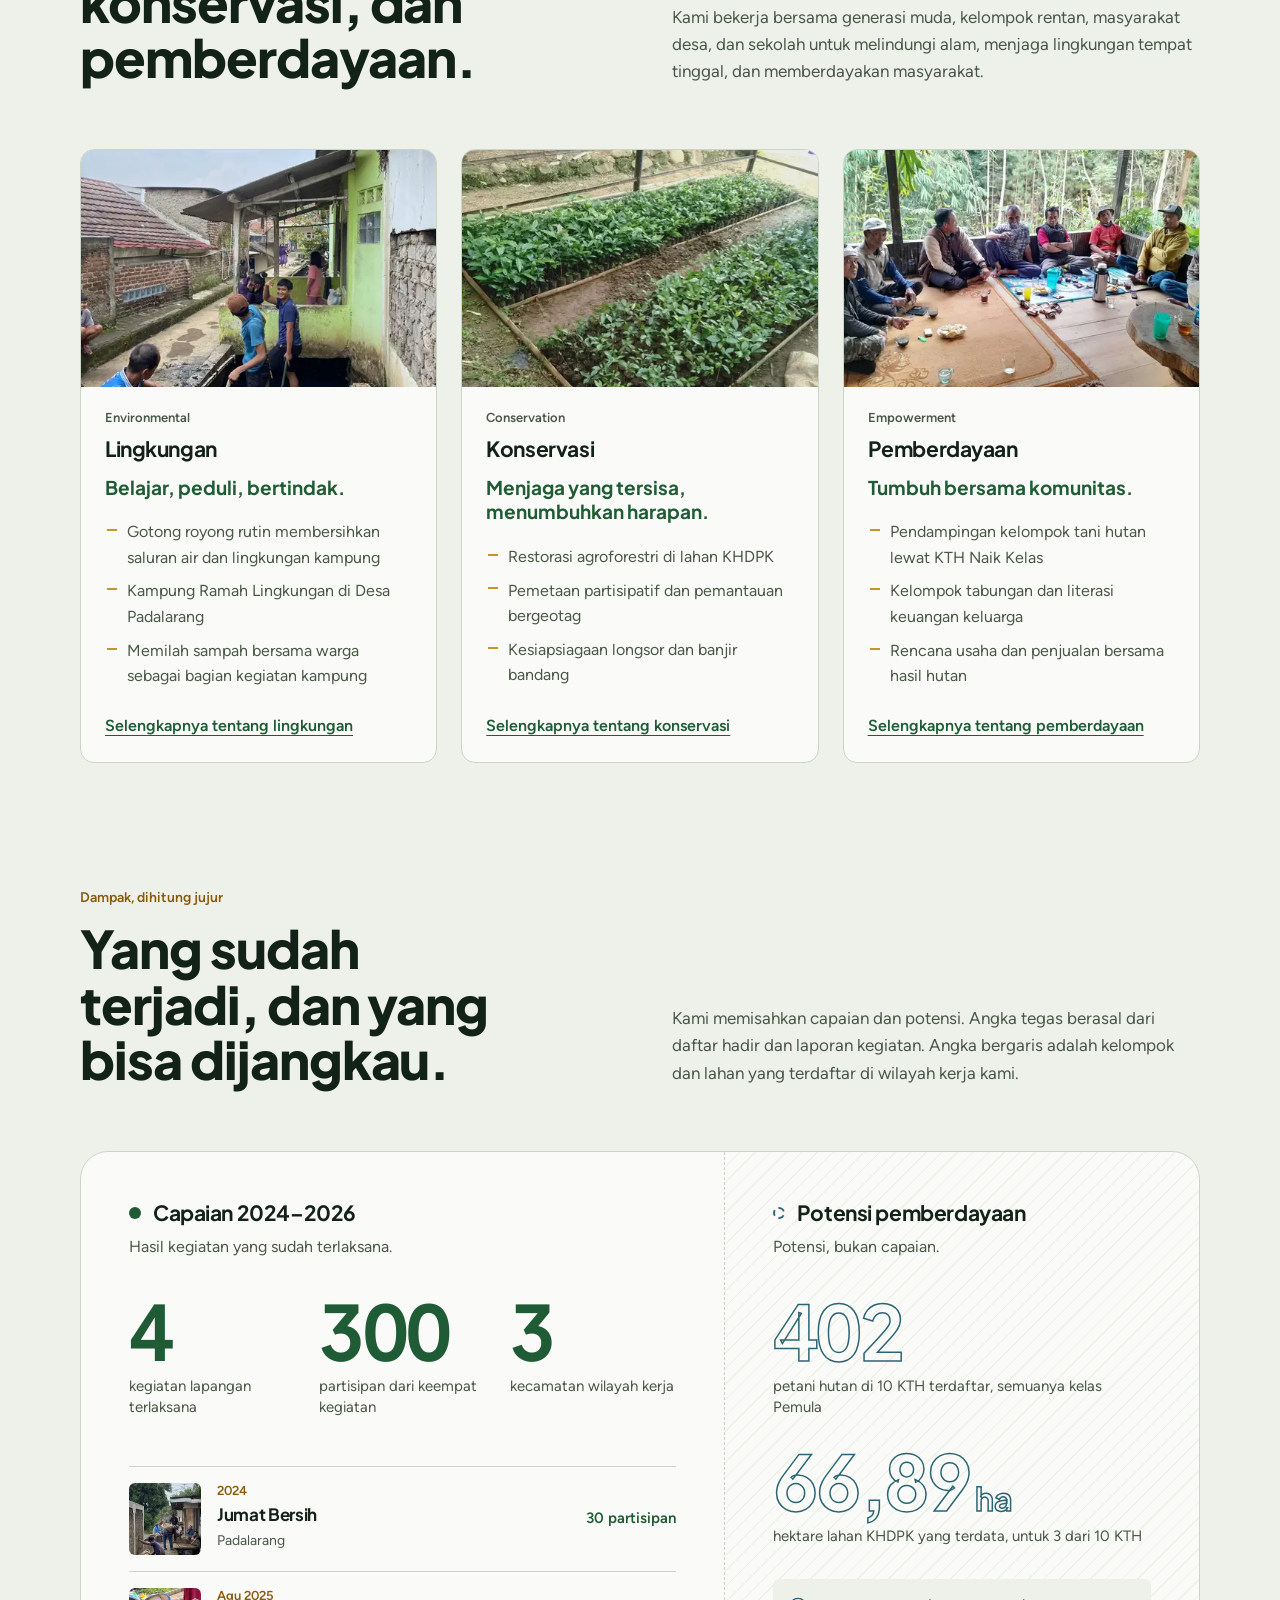
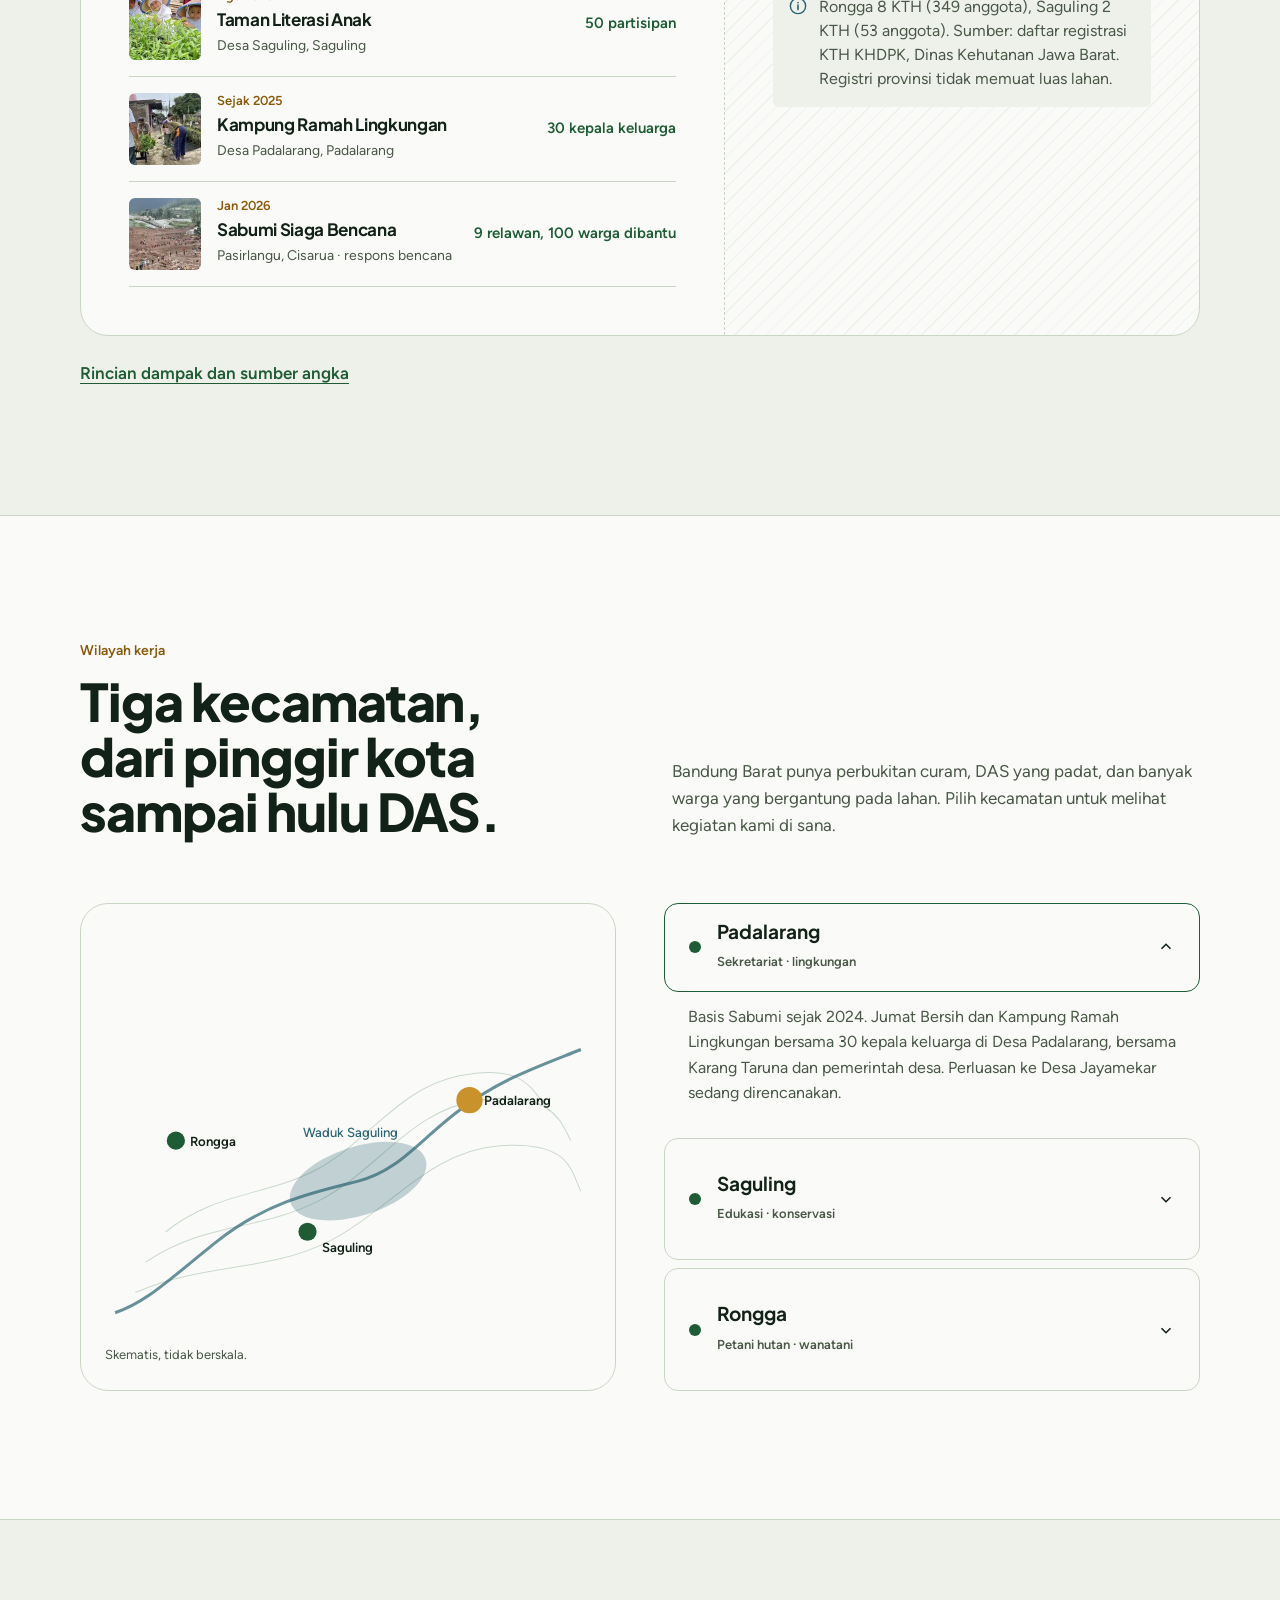
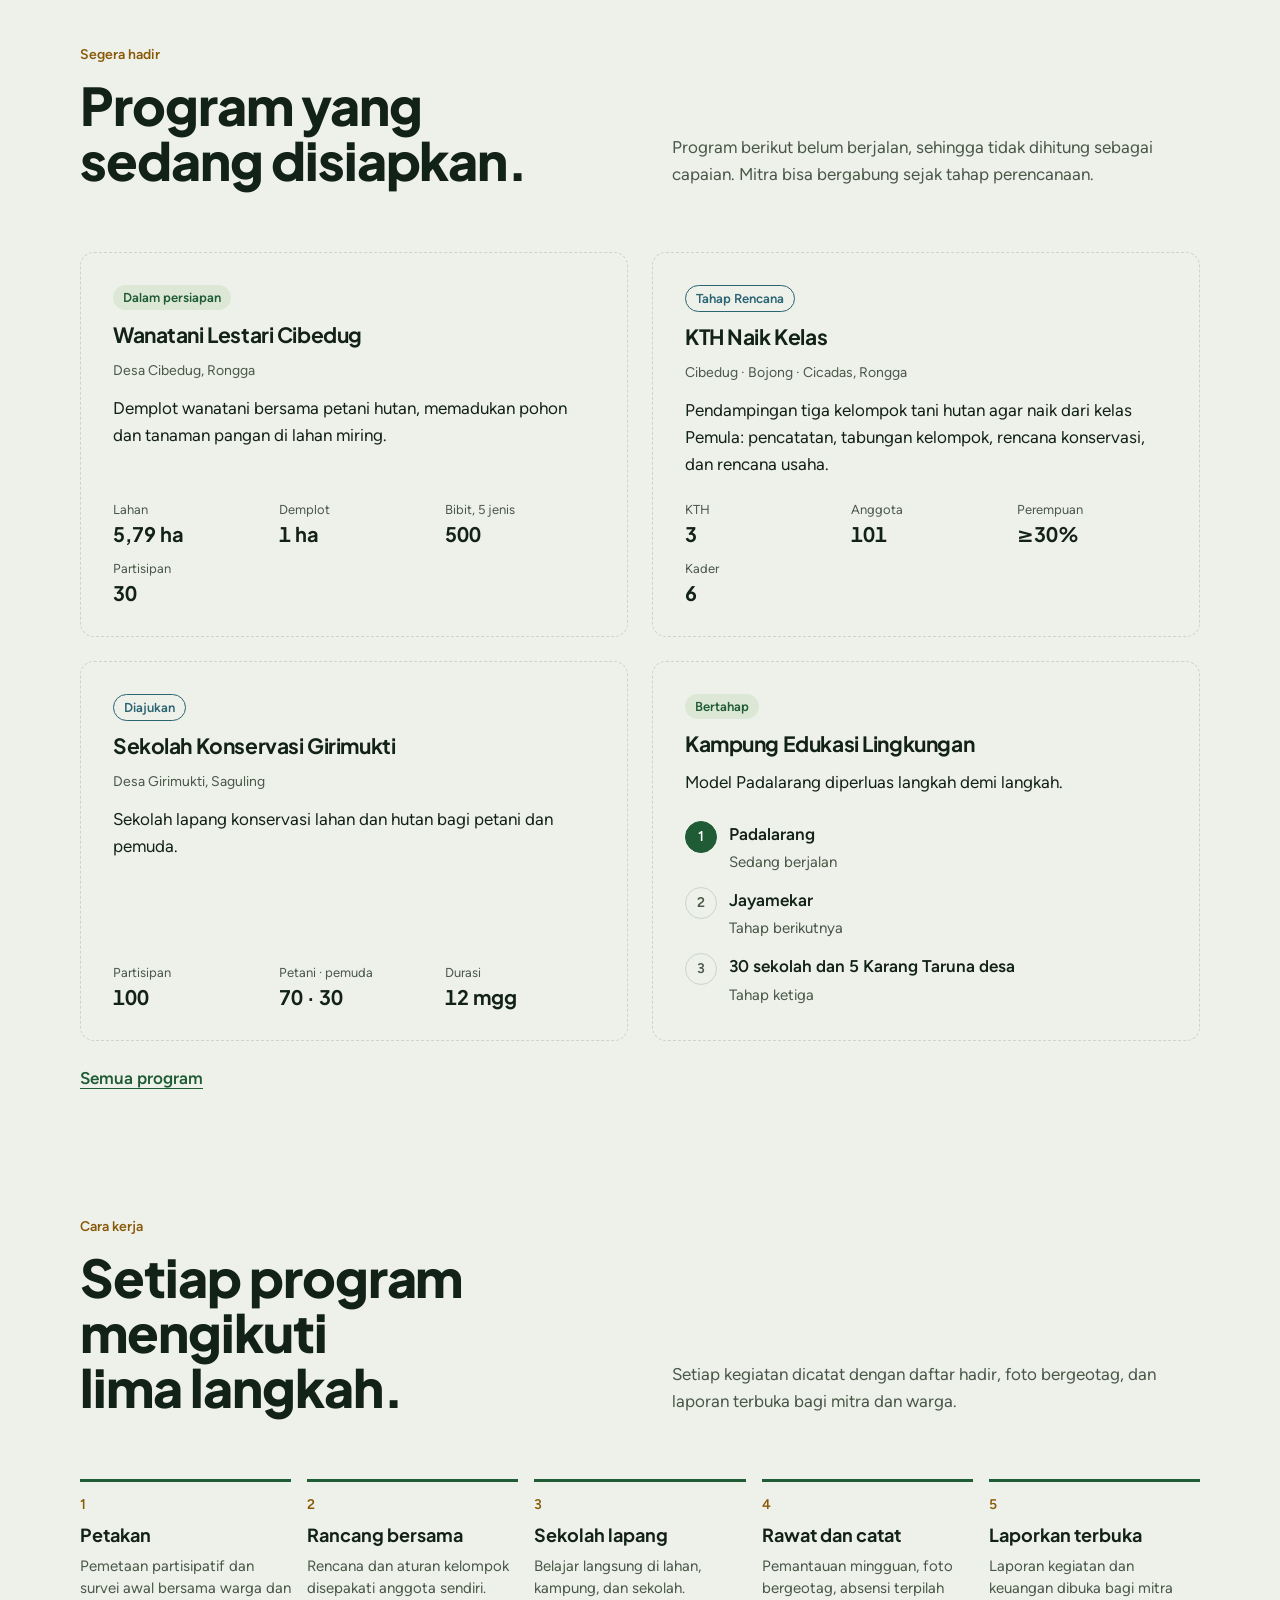
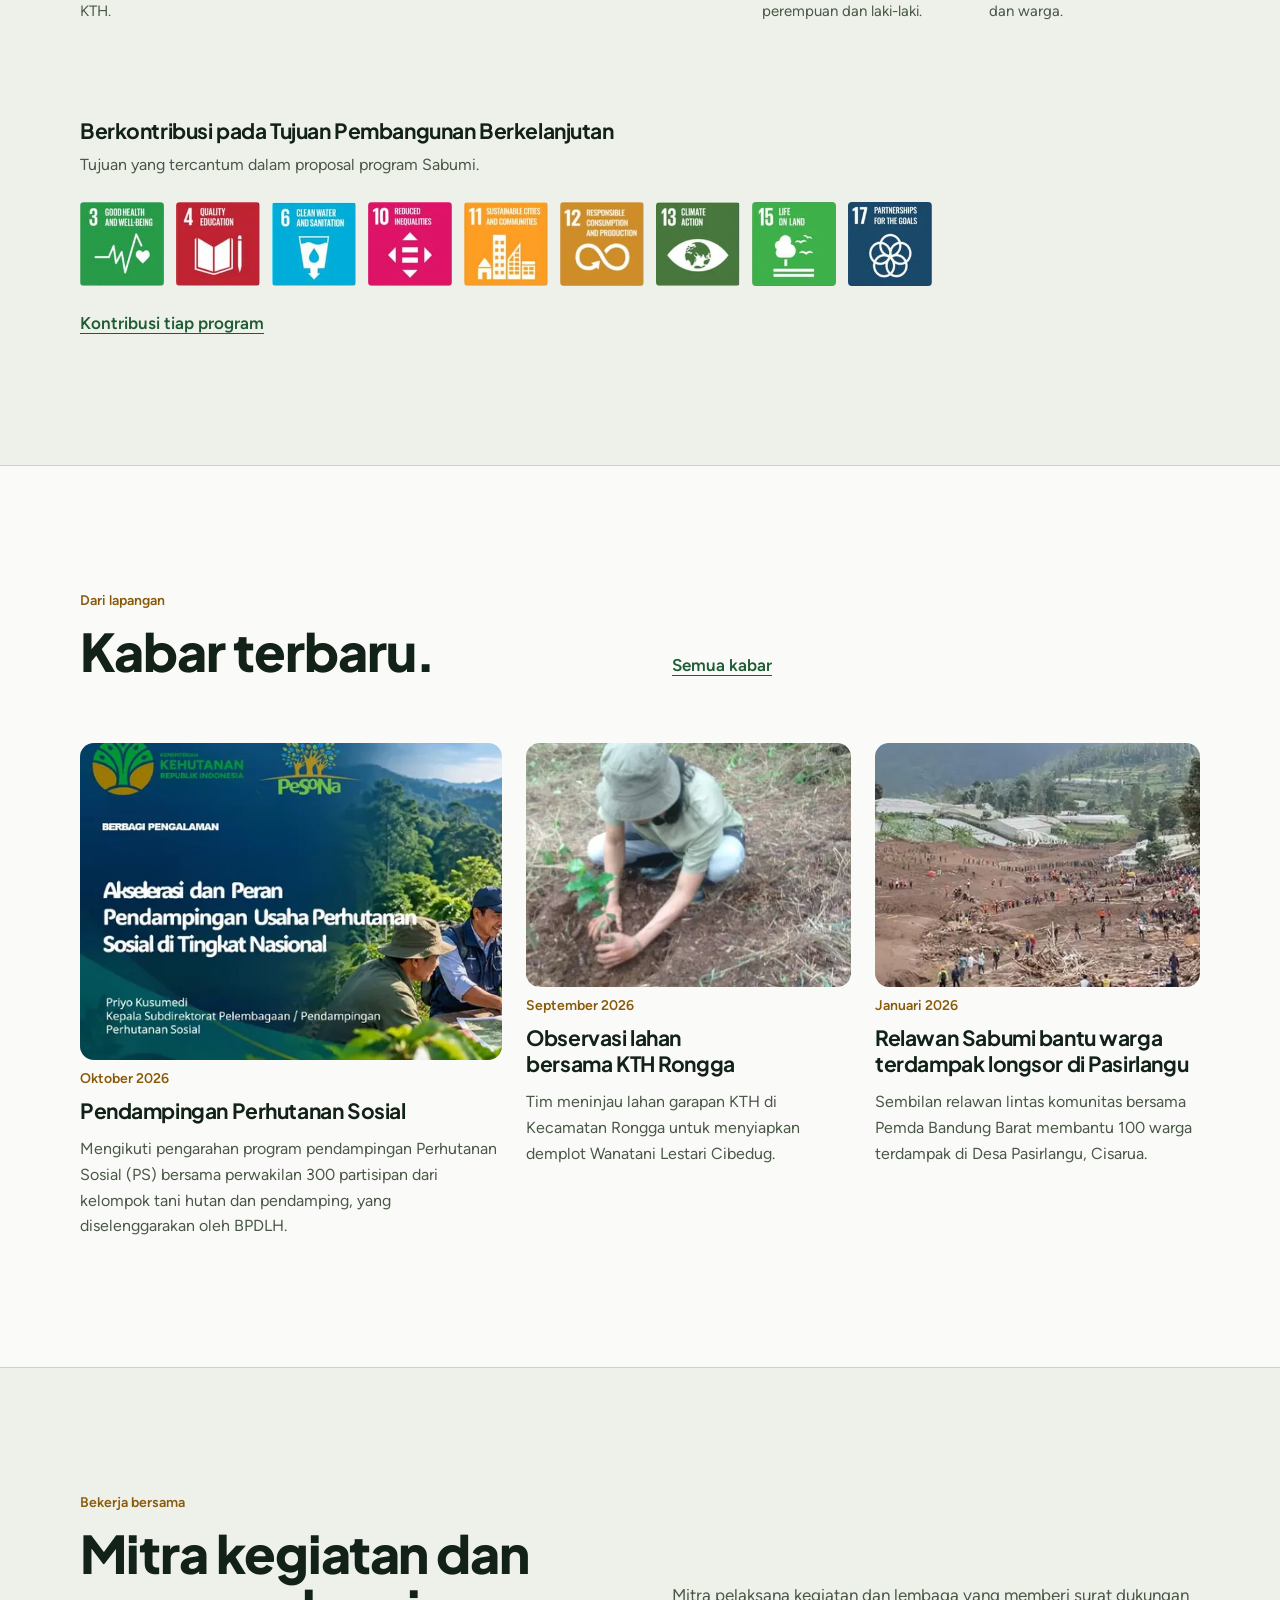
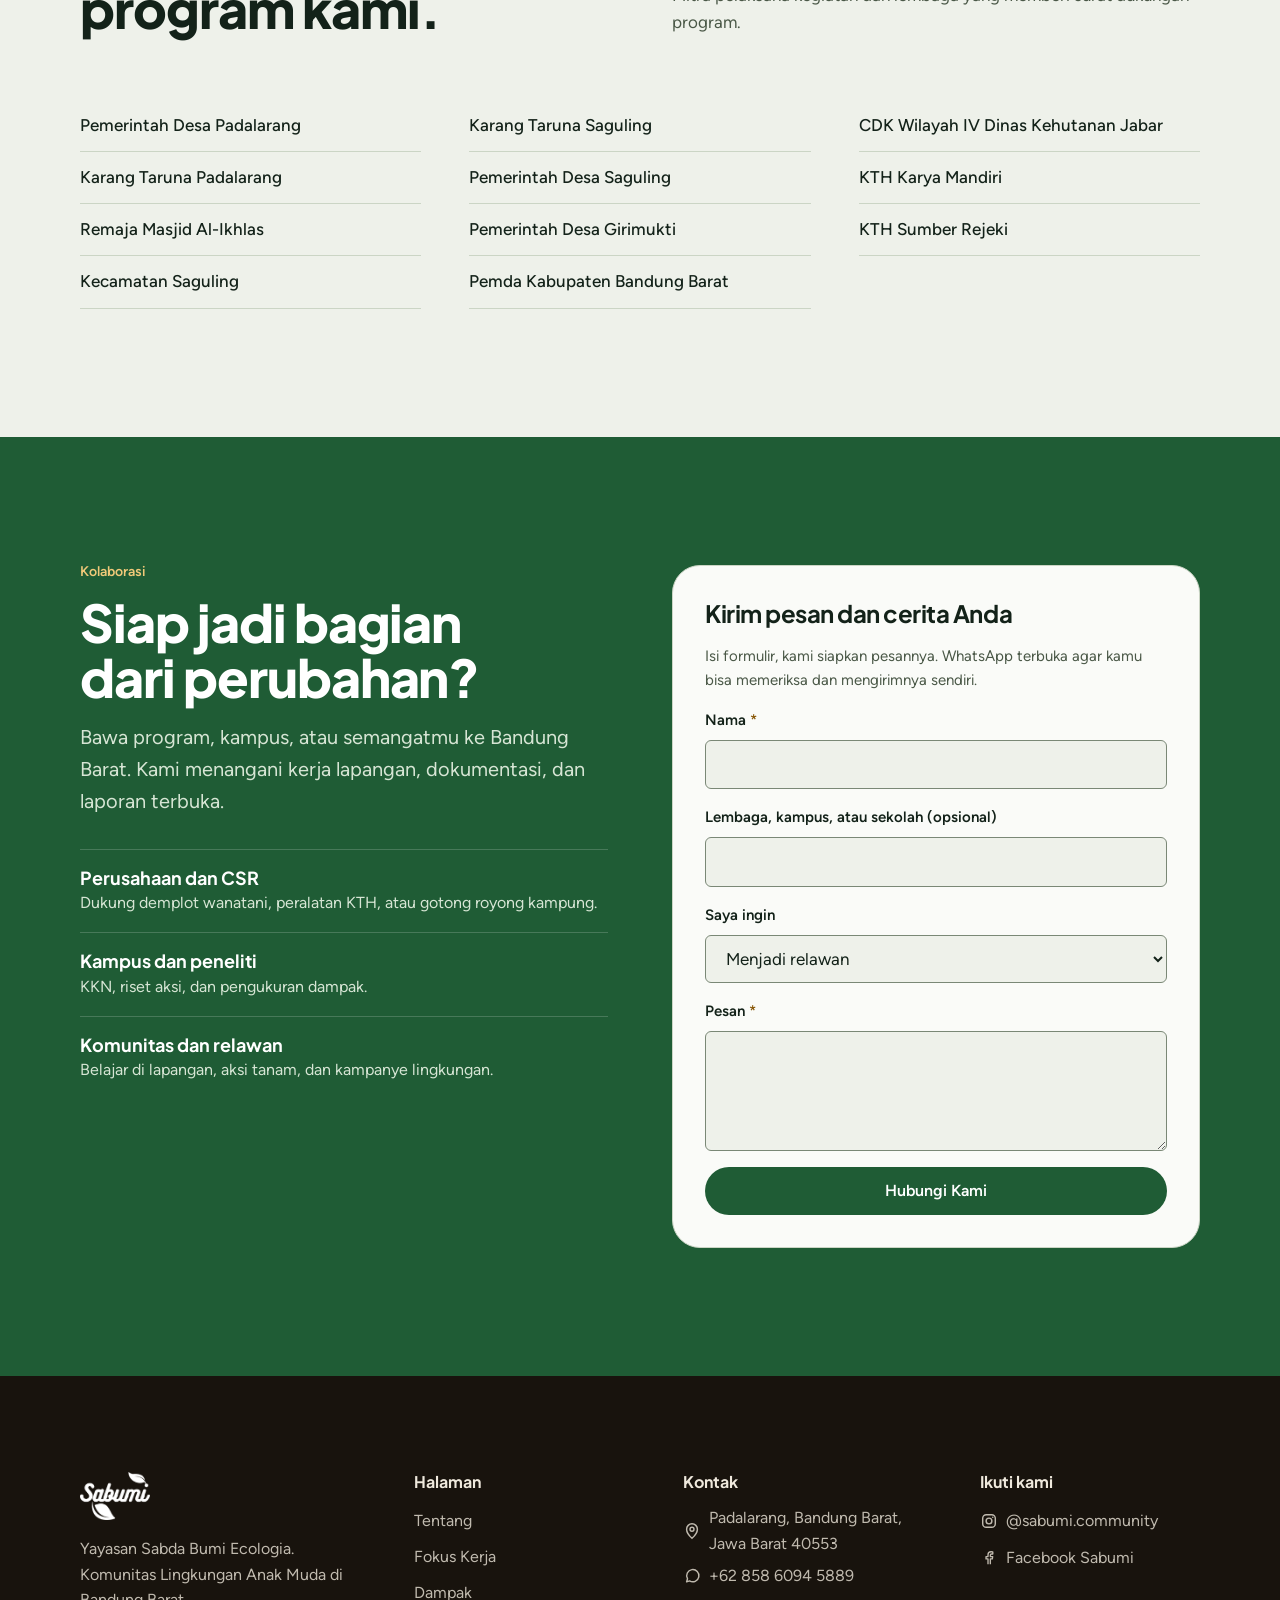
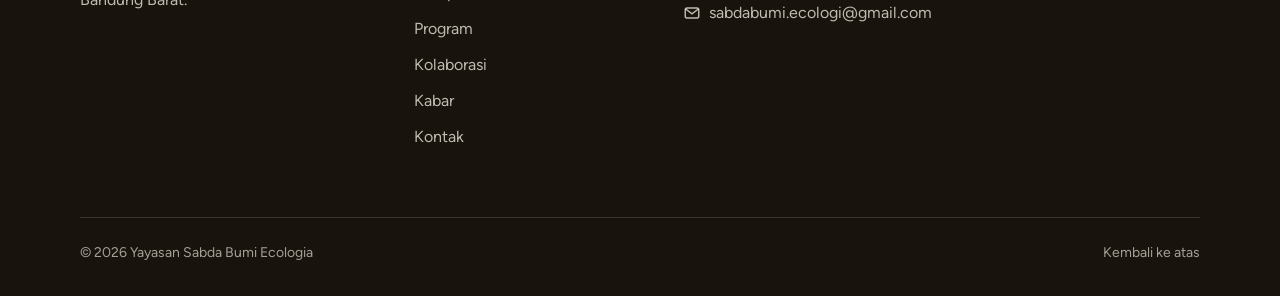
==== commit f1bcad2c: "Kabar: hapus tautan judul program, tambah 300 partisipan, Gotong royong jadi Juli 2025 - Hapus tauta" ====
--- a/index.html
+++ b/index.html
@@ -392,7 +392,7 @@
         <img src="/img/pendampingan-ps-760.webp" srcset="/img/pendampingan-ps-480.webp 480w, /img/pendampingan-ps-760.webp 760w" sizes="(max-width: 760px) 92vw, (max-width: 1100px) 46vw, 380px" width="760" height="570" loading="lazy" decoding="async" alt="Slide pengarahan daring: Akselerasi dan Peran Pendampingan Usaha Perhutanan Sosial di Tingkat Nasional" data-en-alt="Slide from an online briefing: Acceleration and Role of Social Forestry Business Assistance at the National Level">
         <time datetime="2026-10" data-en="October 2026">Oktober 2026</time>
         <h3><a href="/kabar/#pendampingan-ps" data-en="Social Forestry Assistance">Pendampingan Perhutanan Sosial</a></h3>
-        <p data-en="Attended a briefing on the Social Forestry (PS) assistance programme with forest farmer groups and facilitators, organised by BPDLH.">Mengikuti pengarahan program pendampingan Perhutanan Sosial (PS) bersama perwakilan kelompok tani hutan dan pendamping, yang diselenggarakan oleh BPDLH.</p>
+        <p data-en="Attended a briefing on the Social Forestry (PS) assistance programme with 300 participants from forest farmer groups and facilitators, organised by BPDLH.">Mengikuti pengarahan program pendampingan Perhutanan Sosial (PS) bersama perwakilan 300 partisipan dari kelompok tani hutan dan pendamping, yang diselenggarakan oleh BPDLH.</p>
       </article>
       <article class="post">
         <img decoding="async" src="/img/tanam-lereng-crop-922.webp" srcset="/img/tanam-lereng-crop-480.webp 480w, /img/tanam-lereng-crop-922.webp 922w" sizes="(max-width: 760px) 92vw, (max-width: 1100px) 46vw, 380px" width="922" height="860" loading="lazy" alt="Tim Sabumi meninjau lahan garapan KTH di lereng Rongga" data-en-alt="The Sabumi team reviewing KTH farmland on the Rongga slopes">
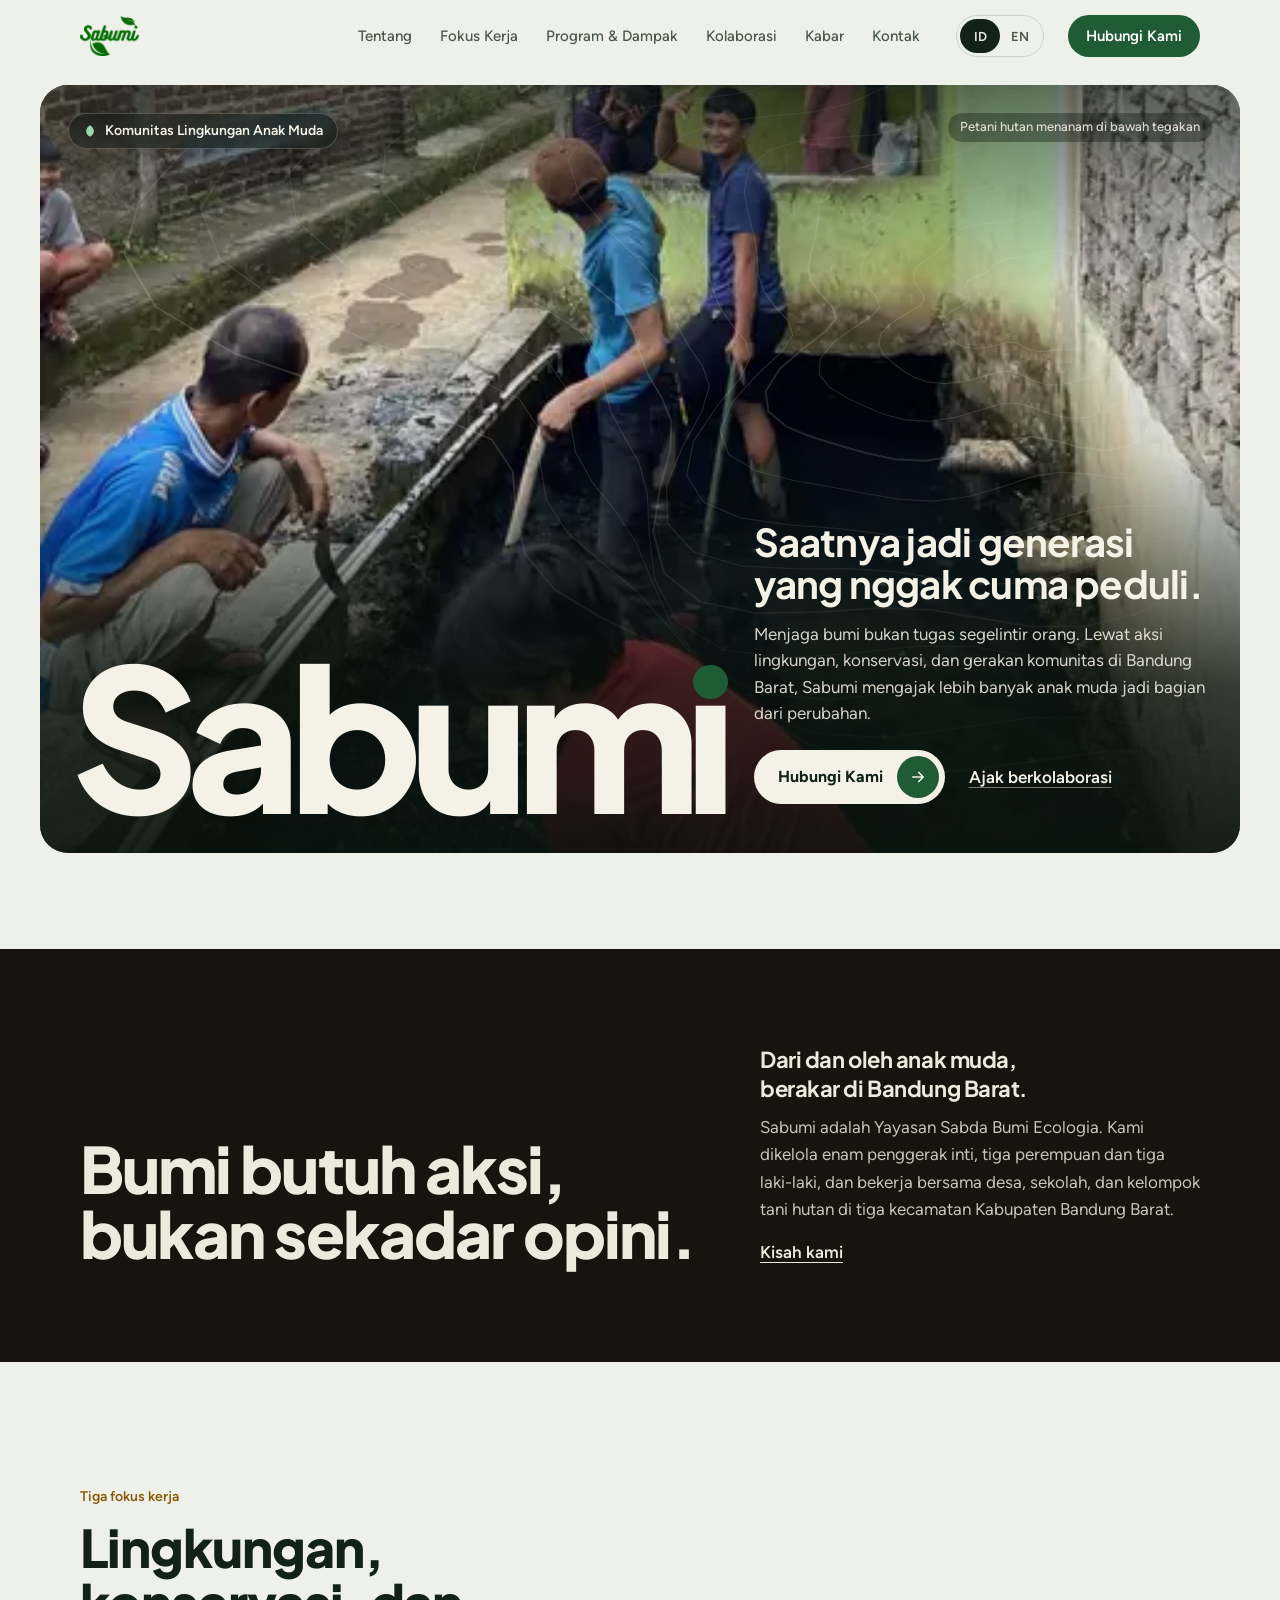
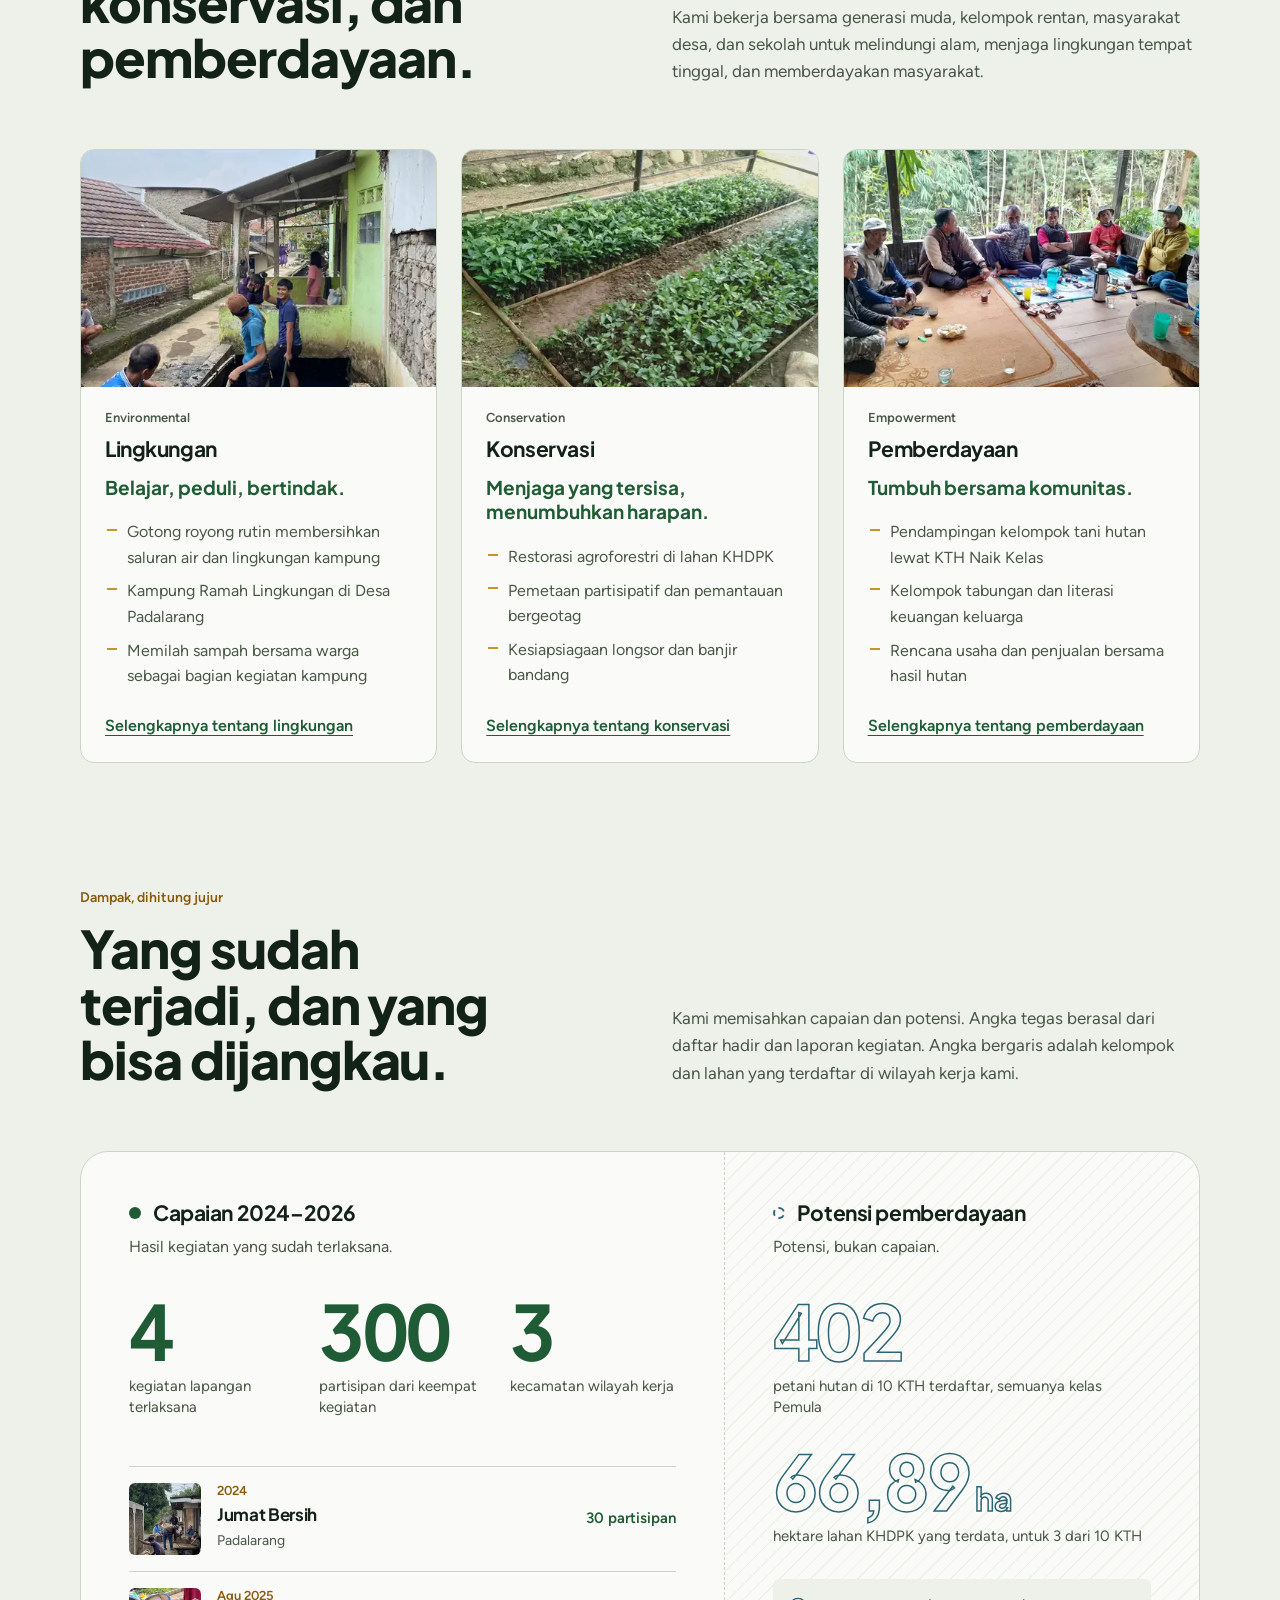
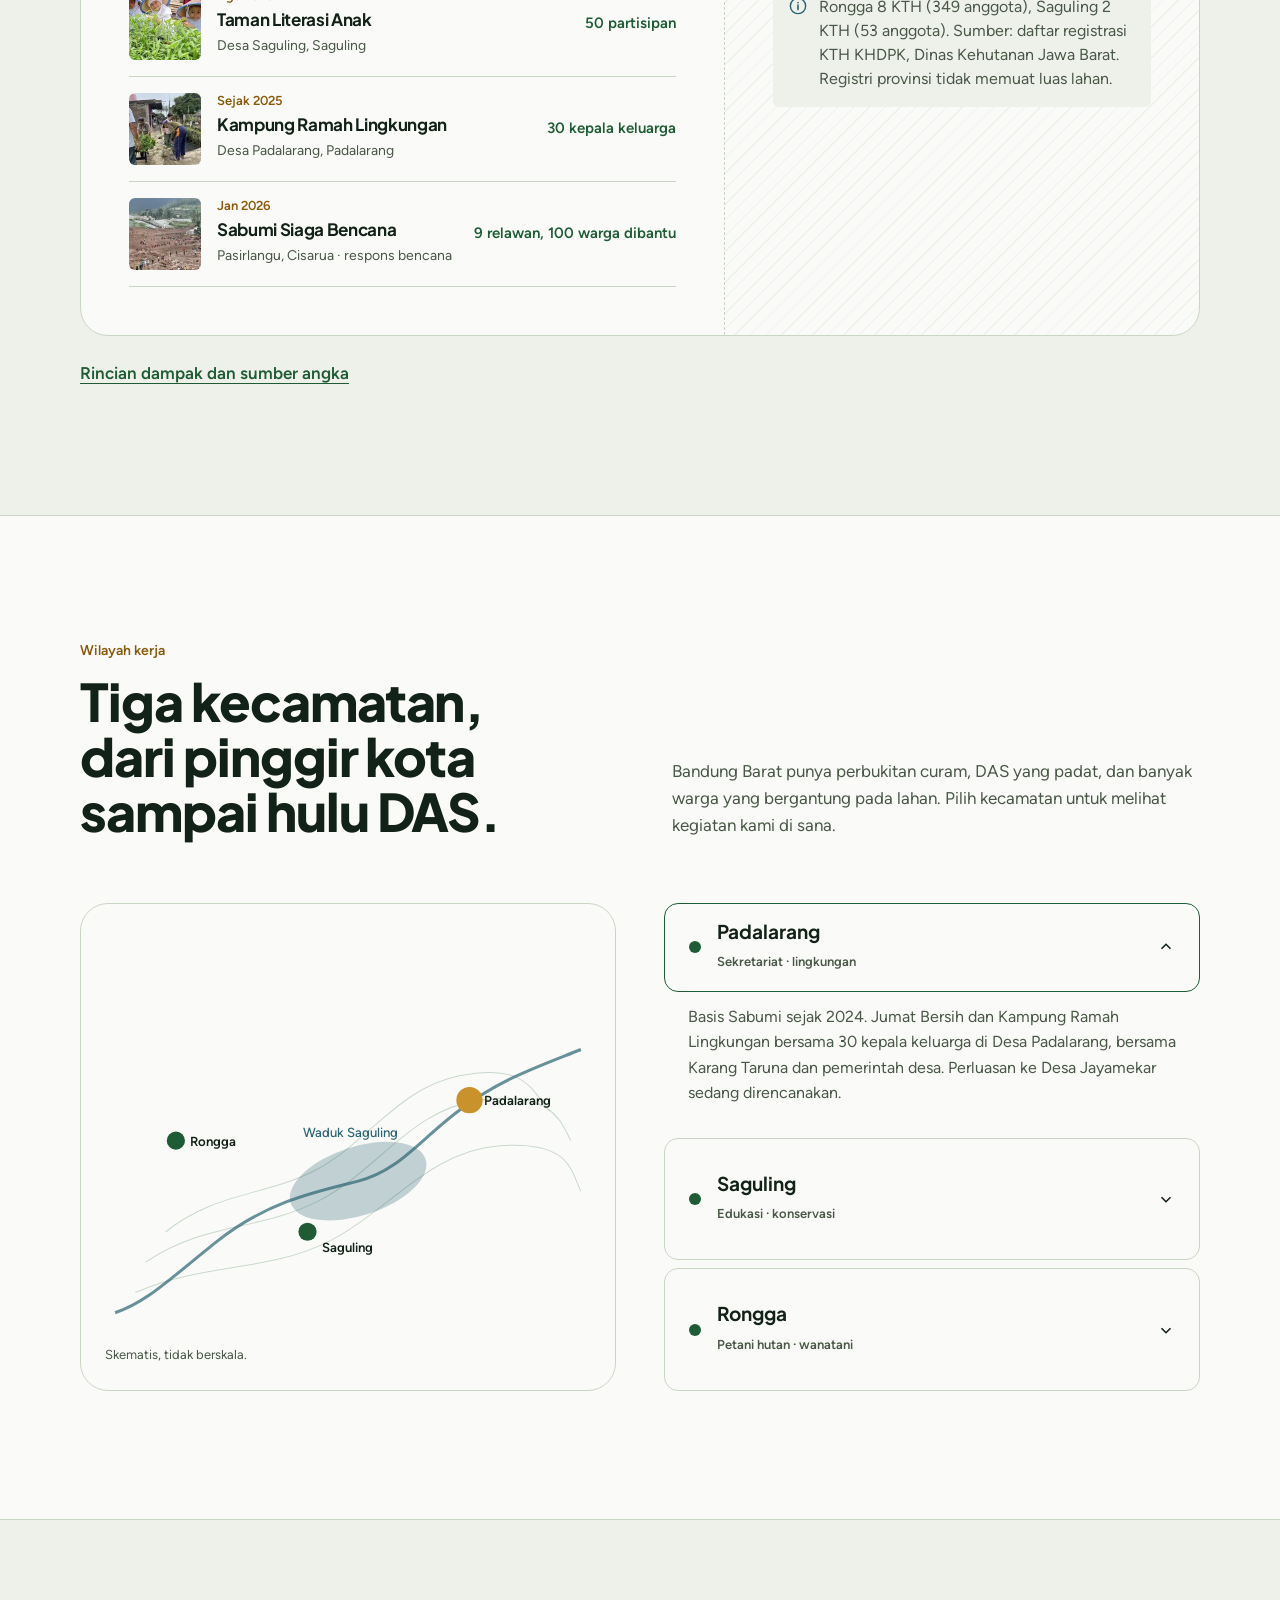
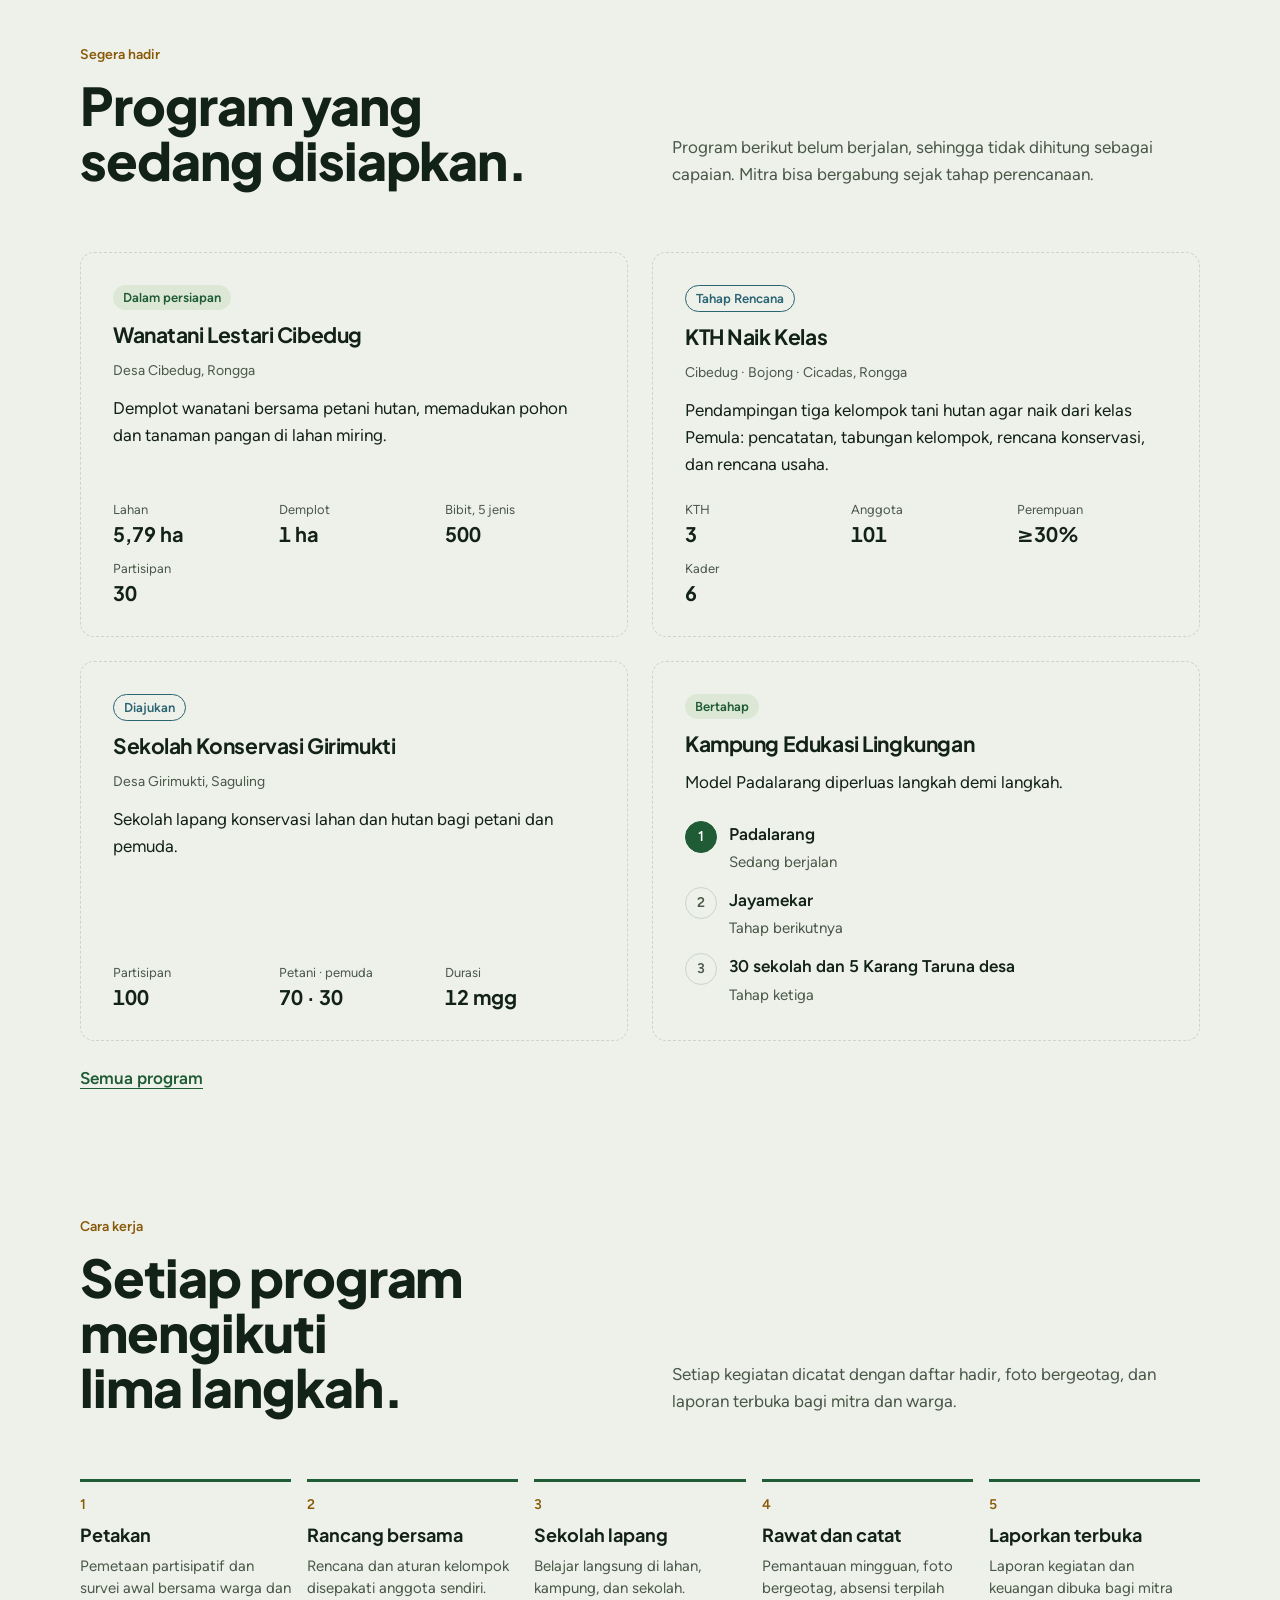
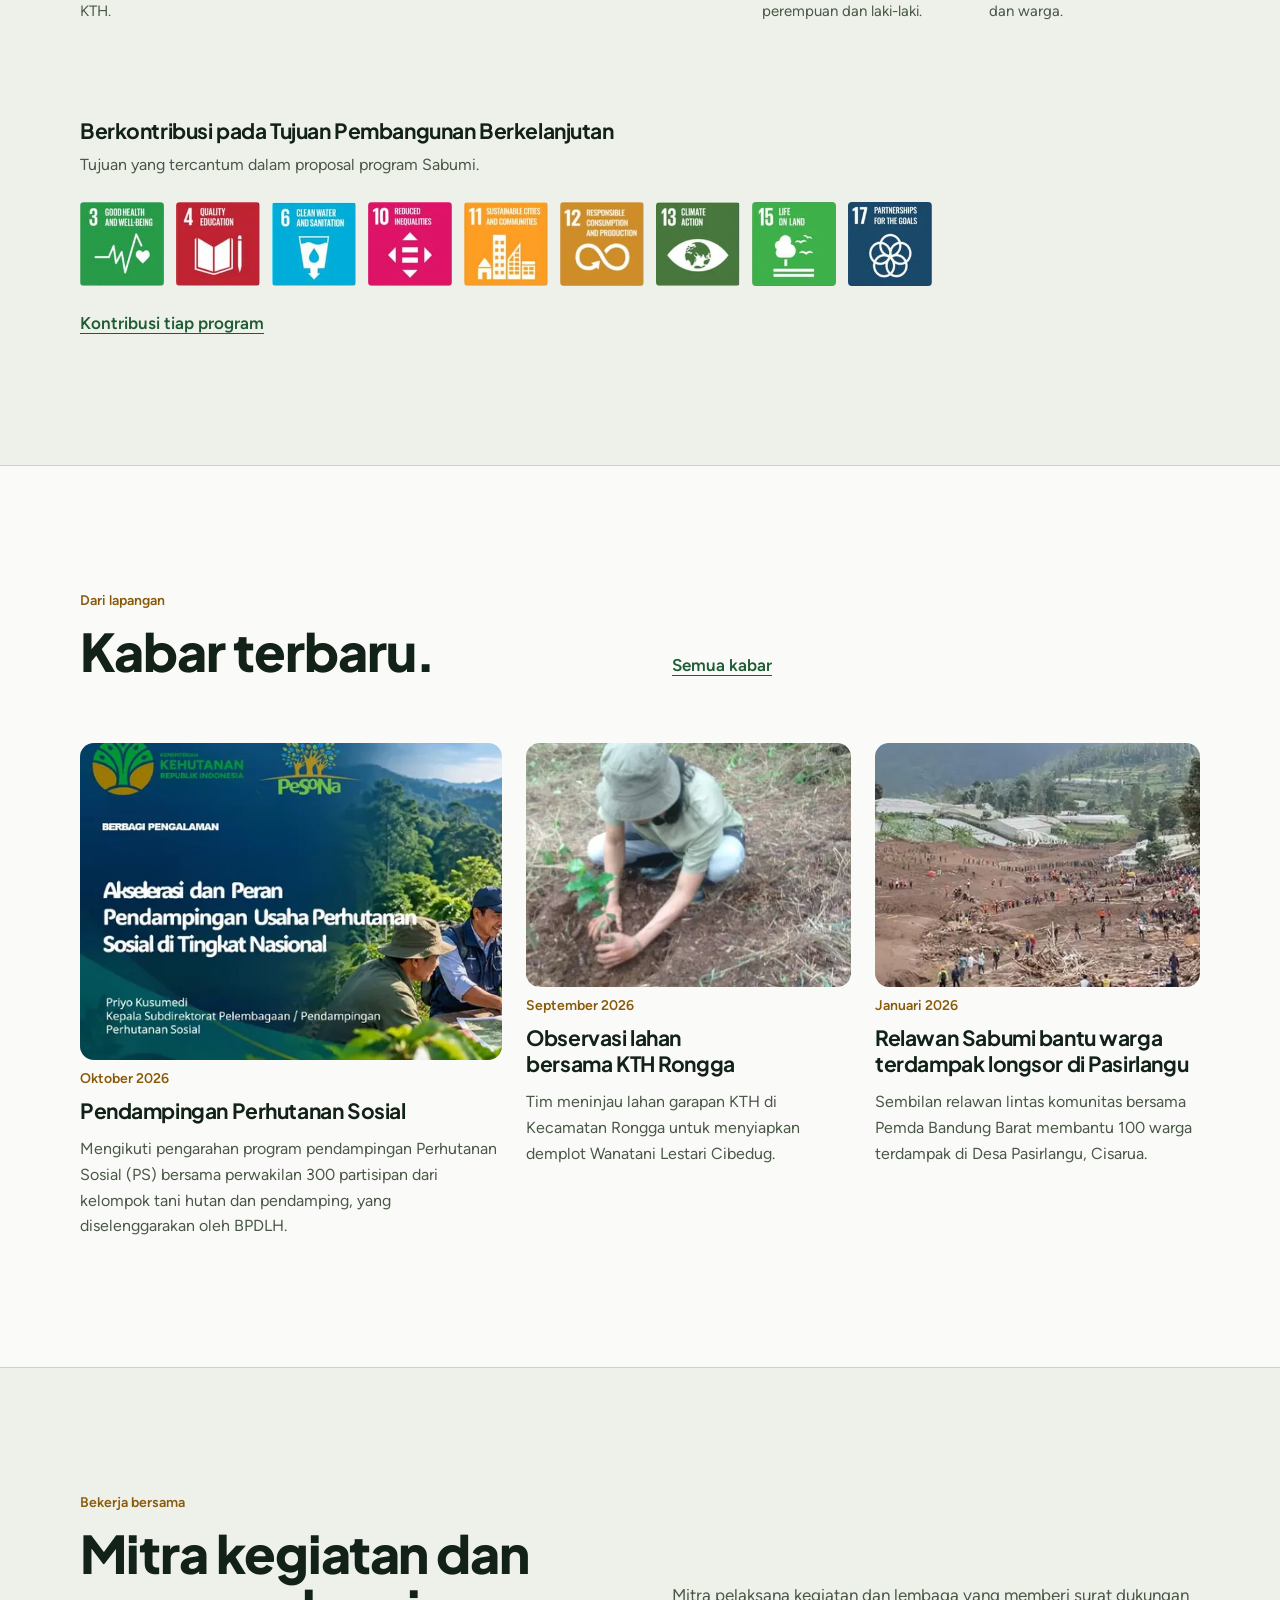
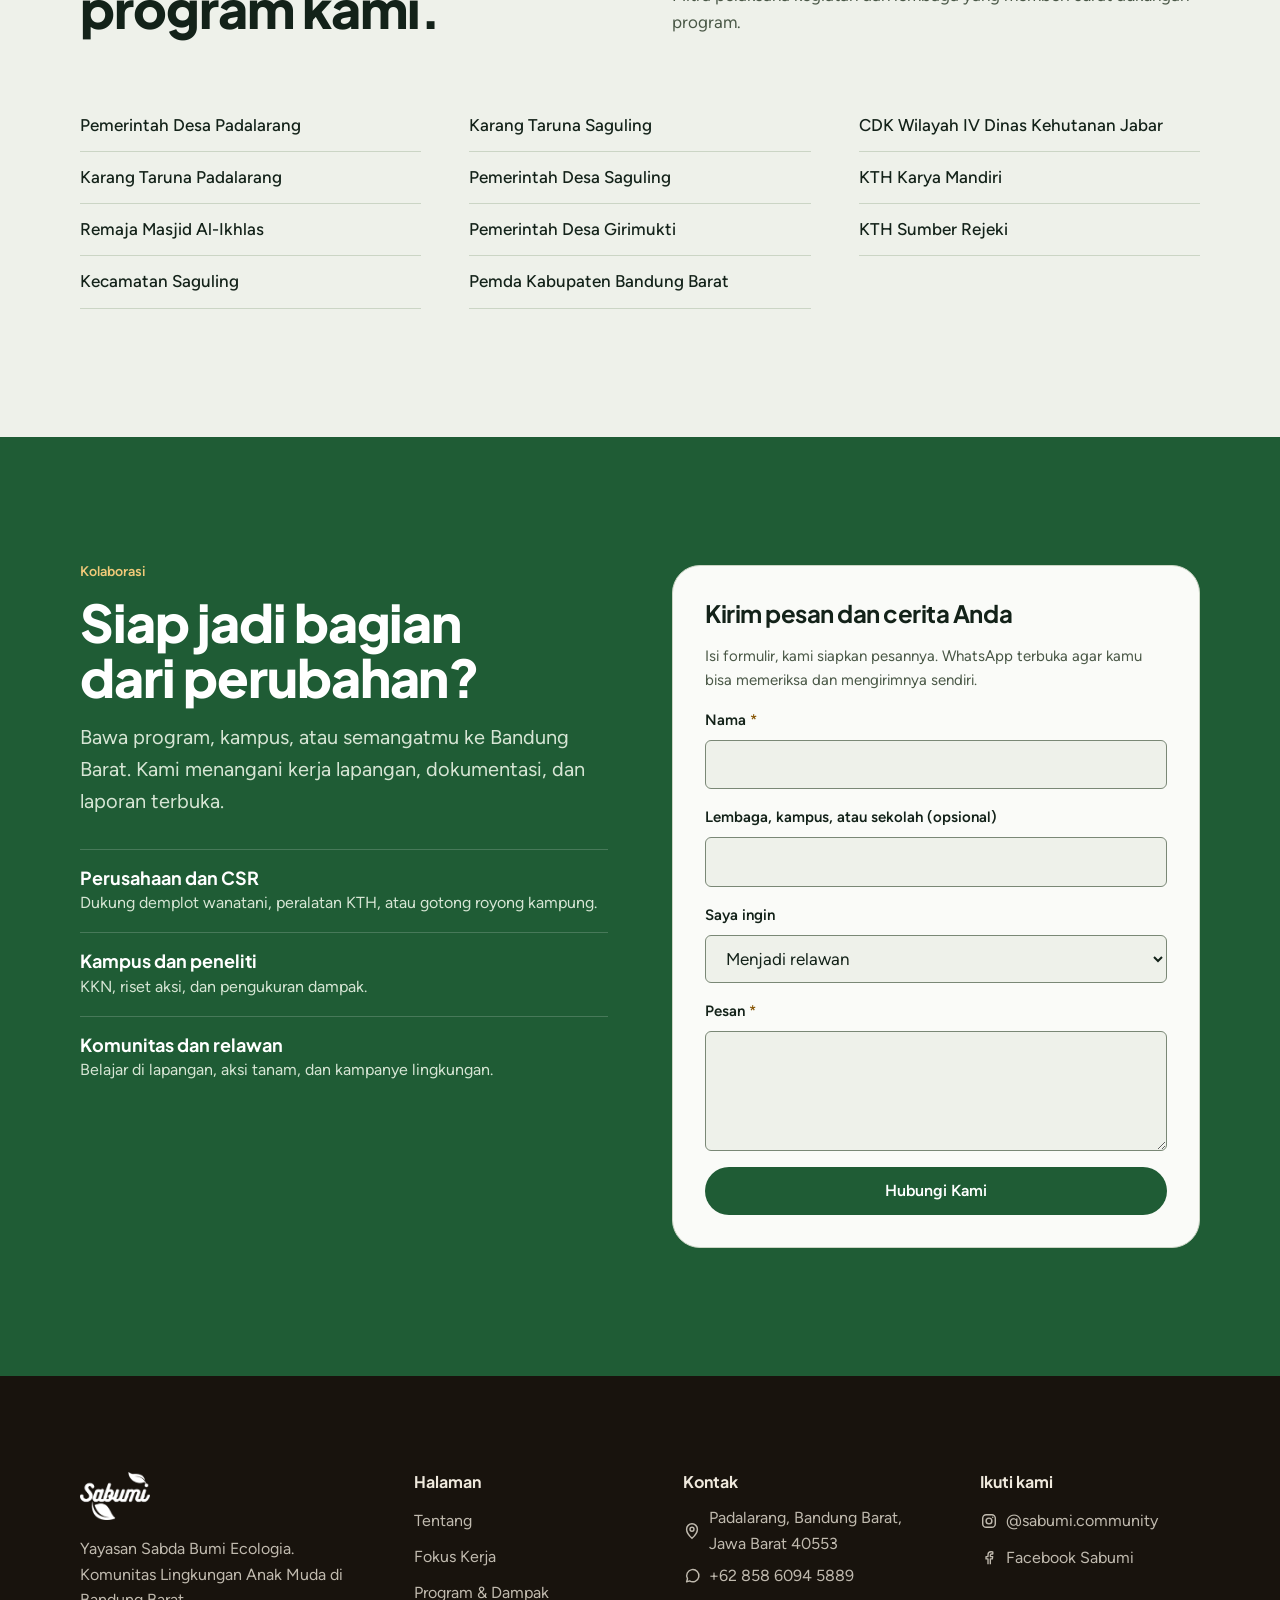
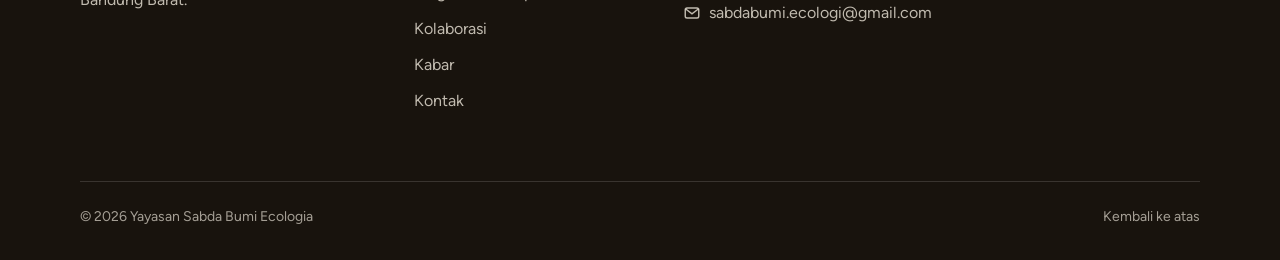
==== commit b0fbaa80: "Gabung Program dan Dampak, titik i bulat hijau, rapikan Kabar dan Kontak - /program/ kini halaman "P" ====
--- a/index.html
+++ b/index.html
@@ -25,7 +25,7 @@
 <link rel="apple-touch-icon" href="/img/apple-touch-icon.png">
 <link rel="preload" href="/fonts/plus-jakarta-sans-latin-800-normal.woff2" as="font" type="font/woff2" crossorigin>
 <link rel="preload" href="/fonts/figtree-latin-400-normal.woff2" as="font" type="font/woff2" crossorigin>
-<link rel="stylesheet" href="/css/site.css?v=20261026a">
+<link rel="stylesheet" href="/css/site.css?v=20261027a">
 <link rel="preload" as="image" media="(min-width: 761px)" href="/img/hero-hutan-1440.webp" imagesrcset="/img/hero-hutan-960.webp 960w, /img/hero-hutan-1440.webp 1440w, /img/hero-hutan-1920.webp 1920w" imagesizes="(max-width: 1440px) 100vw, 1400px" fetchpriority="high">
 <link rel="preload" as="image" media="(max-width: 760px)" href="/img/gotong-royong-960.webp" imagesrcset="/img/gotong-royong-480.webp 480w, /img/gotong-royong-720.webp 720w, /img/gotong-royong-960.webp 960w" imagesizes="calc(100vw - 20px)" fetchpriority="high">
 <script type="application/ld+json">{"@context": "https://schema.org", "@graph": [{"@type": "NGO", "@id": "https://sabumi.site/#org", "name": "Sabumi", "legalName": "Yayasan Sabda Bumi Ecologia", "alternateName": ["Sabumi Ecologi", "Sabumi Bandung Barat", "Sabda Bumi Ecologia Foundation", "Sabumi Community"], "url": "https://sabumi.site/", "logo": "https://sabumi.site/img/logo-sabumi.png", "image": "https://sabumi.site/img/og-sabumi.jpg", "slogan": "Bumi butuh aksi, bukan sekadar opini.", "description": "Komunitas Lingkungan Anak Muda di Kabupaten Bandung Barat: aksi lingkungan, konservasi, dan pemberdayaan masyarakat.", "foundingDate": "2025-03-05", "email": "sabdabumi.ecologi@gmail.com", "telephone": "+62-858-6094-5889", "address": {"@type": "PostalAddress", "addressLocality": "Padalarang", "addressRegion": "Jawa Barat", "postalCode": "40553", "addressCountry": "ID"}, "areaServed": [{"@type": "AdministrativeArea", "name": "Kabupaten Bandung Barat"}], "knowsAbout": ["gotong royong", "Kampung Ramah Lingkungan", "konservasi lahan", "perhutanan sosial", "kelompok tani hutan", "mitigasi longsor"], "sameAs": ["https://www.instagram.com/sabumi.community/", "https://www.facebook.com/profile.php?id=61565987980985"]}, {"@type": "WebSite", "@id": "https://sabumi.site/#website", "url": "https://sabumi.site/", "name": "Sabumi", "alternateName": "Sabumi Bandung Barat", "inLanguage": "id-ID", "publisher": {"@id": "https://sabumi.site/#org"}}, {"@type": "WebPage", "@id": "https://sabumi.site/#webpage", "url": "https://sabumi.site/", "name": "Sabumi Bandung Barat · Komunitas Lingkungan Anak Muda", "description": "Sabumi Ecologi (Yayasan Sabda Bumi Ecologia): komunitas lingkungan dari dan oleh anak muda untuk melindungi alam, merawat lingkungan, memberdayakan desa.", "inLanguage": "id-ID", "isPartOf": {"@id": "https://sabumi.site/#website"}, "about": {"@id": "https://sabumi.site/#org"}, "primaryImageOfPage": "https://sabumi.site/img/og-sabumi.jpg"}]}</script>
@@ -42,8 +42,7 @@
     <ul class="menu" id="menu">
       <li><a href="/tentang/" data-en="About">Tentang</a></li>
       <li><a href="/fokus/" data-en="Focus">Fokus Kerja</a></li>
-      <li><a href="/dampak/" data-en="Impact">Dampak</a></li>
-      <li><a href="/program/" data-en="Programmes">Program</a></li>
+      <li><a href="/program/" data-en="Programmes &amp; Impact">Program &amp; Dampak</a></li>
       <li><a href="/kolaborasi/" data-en="Collaborate">Kolaborasi</a></li>
       <li><a href="/kabar/" data-en="News">Kabar</a></li>
       <li><a href="/kontak/" data-en="Contact">Kontak</a></li>
@@ -217,7 +216,7 @@
         </p>
       </div>
     </div>
-    <p class="ledger-foot"><a class="textlink" href="/dampak/" data-en="Full impact figures and sources">Rincian dampak dan sumber angka</a></p>
+    <p class="ledger-foot"><a class="textlink" href="/program/#capaian" data-en="Full impact figures and sources">Rincian dampak dan sumber angka</a></p>
   </div>
 </section>
 
@@ -372,7 +371,7 @@
         <li><img decoding="async" src="/img/sdg-15.webp" width="160" height="160" loading="lazy" alt="SDG 15: Ekosistem daratan" data-en-alt="SDG 15: Life on land"></li>
         <li><img decoding="async" src="/img/sdg-17.webp" width="160" height="160" loading="lazy" alt="SDG 17: Kemitraan untuk mencapai tujuan" data-en-alt="SDG 17: Partnerships for the goals"></li>
       </ul>
-      <p class="ledger-foot"><a class="textlink" href="/dampak/#sdgs" data-en="How each programme contributes">Kontribusi tiap program</a></p>
+      <p class="ledger-foot"><a class="textlink" href="/program/#sdgs" data-en="How each programme contributes">Kontribusi tiap program</a></p>
     </div>
   </div>
 </section>
@@ -491,8 +490,7 @@
         <ul>
           <li><a href="/tentang/" data-en="About">Tentang</a></li>
           <li><a href="/fokus/" data-en="Focus">Fokus Kerja</a></li>
-          <li><a href="/dampak/" data-en="Impact">Dampak</a></li>
-          <li><a href="/program/" data-en="Programmes">Program</a></li>
+          <li><a href="/program/" data-en="Programmes &amp; Impact">Program &amp; Dampak</a></li>
           <li><a href="/kolaborasi/" data-en="Collaborate">Kolaborasi</a></li>
           <li><a href="/kabar/" data-en="News">Kabar</a></li>
           <li><a href="/kontak/" data-en="Contact">Kontak</a></li>
--- a/css/site.css
+++ b/css/site.css
@@ -478,16 +478,19 @@
 .req{color:var(--kopi)}
 
 /* ---------- Contact page ---------- */
-.contact-grid{display:grid;grid-template-columns:minmax(0,1fr) minmax(0,1fr);gap:var(--s7);align-items:start}
-.channels{display:grid;gap:var(--s4)}
+.contact-grid{display:grid;grid-template-columns:minmax(0,1fr) minmax(0,1fr);gap:var(--s7);align-items:stretch}
+.channels{display:grid;gap:var(--s4);grid-auto-rows:1fr}
 .channel{padding:var(--s5);border:1px solid var(--garis);border-radius:var(--r-md);background:var(--kertas)}
 .channel h2{font:600 13px/1.3 var(--f-label);color:var(--redup);letter-spacing:0;margin-bottom:var(--s2)}
 .channel .value{font:700 20px/1.35 var(--f-display);margin:0 0 var(--s4);overflow-wrap:anywhere}
 .channel .row{display:flex;flex-wrap:wrap;gap:var(--s2)}
 .channel ul{list-style:none;margin:0;padding:0;display:grid;gap:var(--s2)}
-.channel ul a{font-weight:600;text-underline-offset:4px}
+.channel ul a{font-weight:600;text-underline-offset:4px;display:inline-flex;align-items:center;gap:var(--s3);min-height:44px}
+.channel ul svg{width:24px;height:24px;flex-shrink:0;color:var(--daun)}
+.channel ul a span{text-decoration:underline;text-underline-offset:4px}
+.channel ul a{text-decoration:none}
 .copied{font-size:14px;color:var(--daun);min-height:20px;margin:var(--s2) 0 0}
-@media (max-width:900px){.contact-grid{grid-template-columns:1fr}}
+@media (max-width:900px){.contact-grid{grid-template-columns:1fr}.channels{grid-auto-rows:auto}}
 
 /* ---------- 404 ---------- */
 .lost{min-height:60vh;display:grid;align-content:center}
@@ -624,7 +627,7 @@
 .stage-word{grid-column:1 / span 7;margin:0;font:800 clamp(88px,15.5vw,236px)/.82 var(--f-display);letter-spacing:-.065em;color:#F4F1E6;white-space:nowrap;position:relative}
 .stage-word span{display:inline-block}
 .stage-i{position:relative}
-.stage-dot{position:absolute;left:.0313em;top:.064em;width:.1719em;height:.1719em;background:#9AD9AE}
+.stage-dot{position:absolute;left:.0313em;top:.064em;width:.1719em;height:.1719em;border-radius:50%;background:var(--daun)}
 .stage-side{grid-column:8 / span 5;display:flex;flex-direction:column;gap:var(--s4);padding-bottom:.6em;max-width:500px;justify-self:end;min-width:0}
 .hero-stage .stage-side h1{font:700 clamp(28px,3vw,44px)/1.1 var(--f-display);letter-spacing:-.02em;margin:0;color:#F4F1E6;text-wrap:balance}
 .stage-lede{margin:0;font-size:17px;line-height:1.55;color:rgba(244,241,230,.86)}
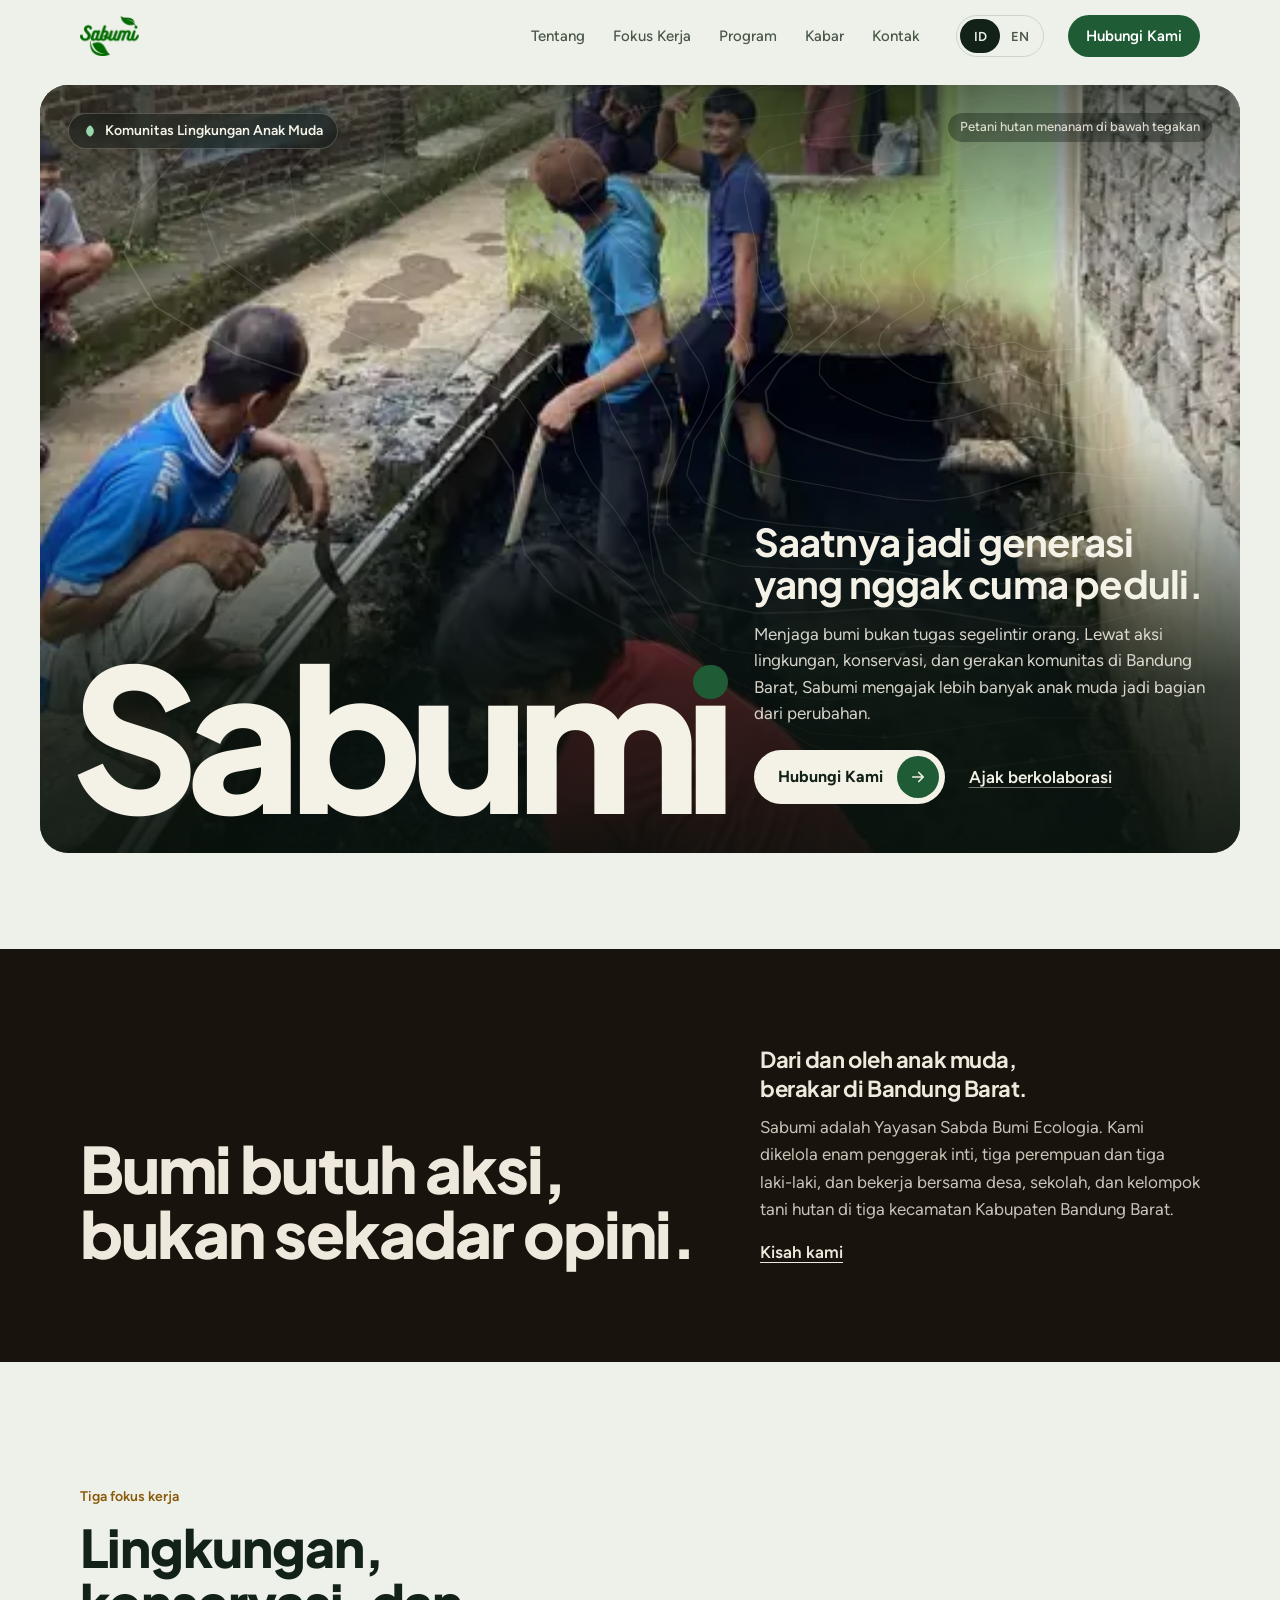
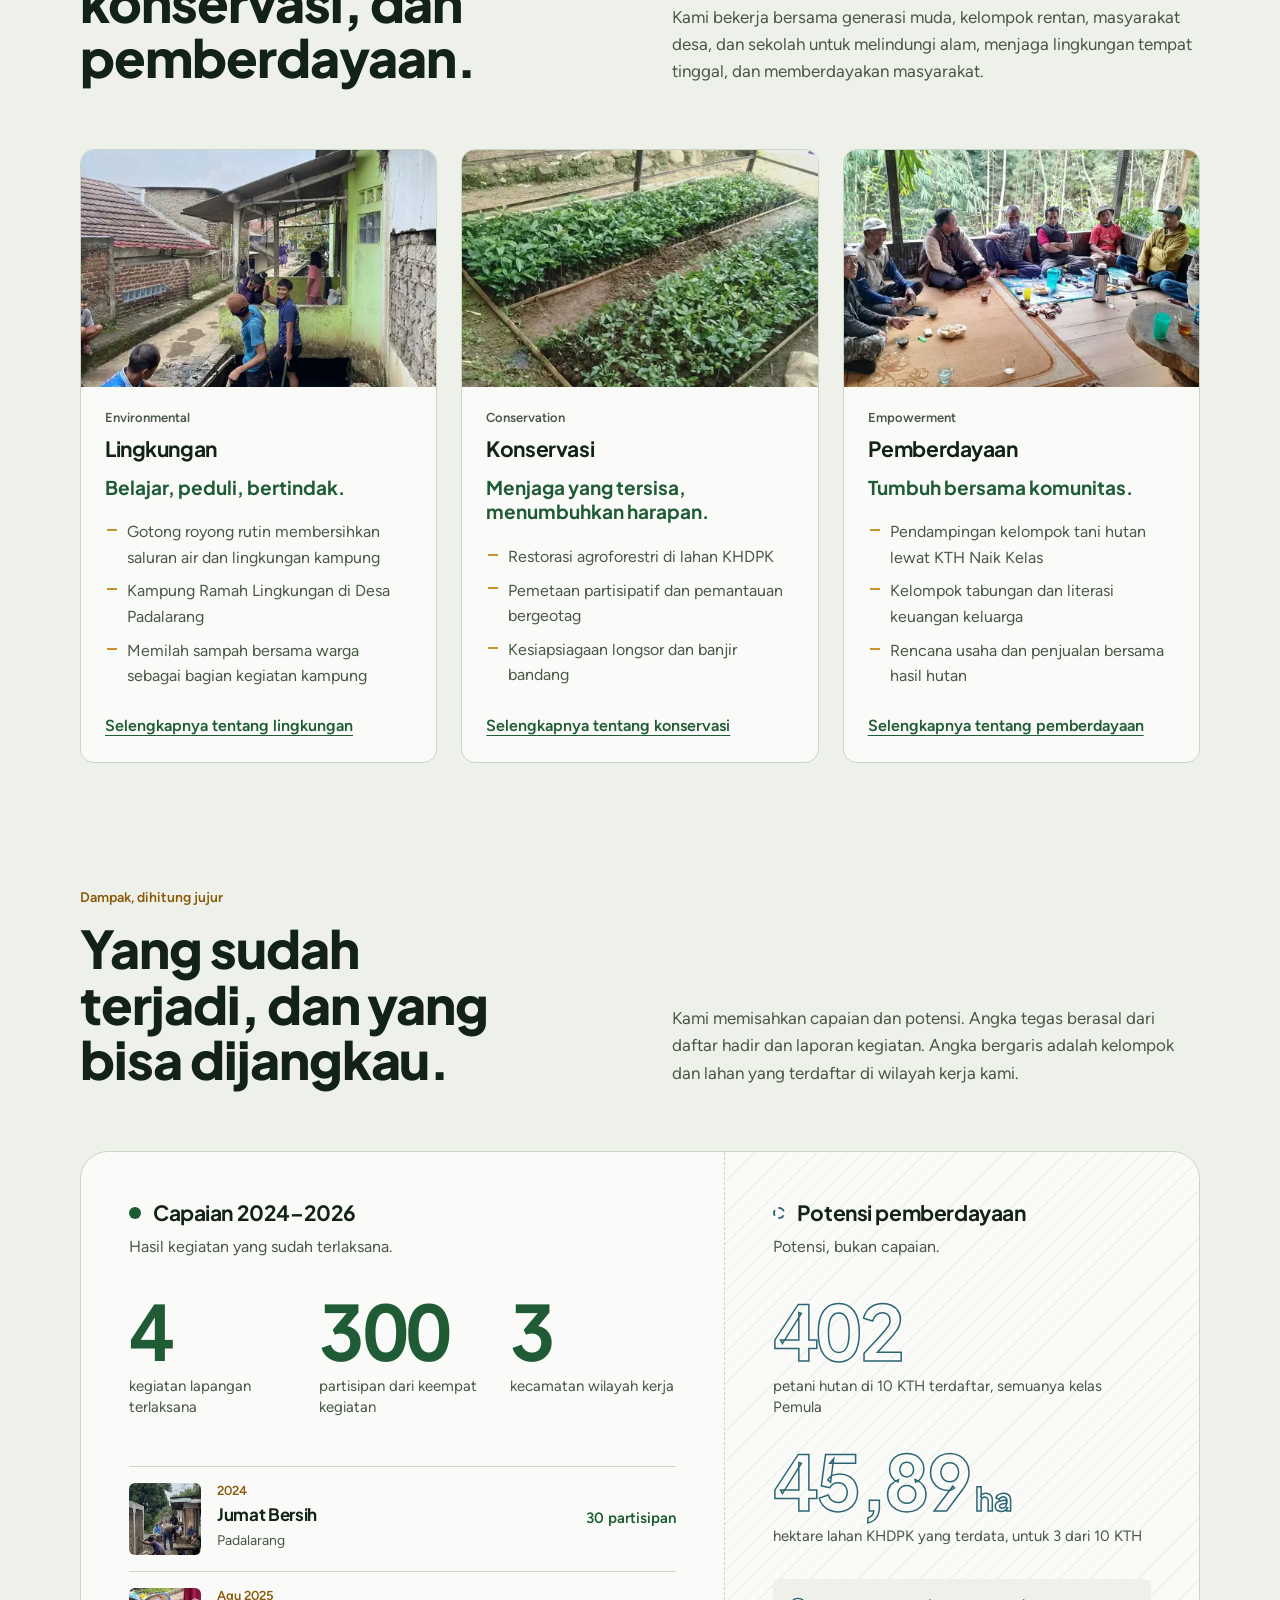
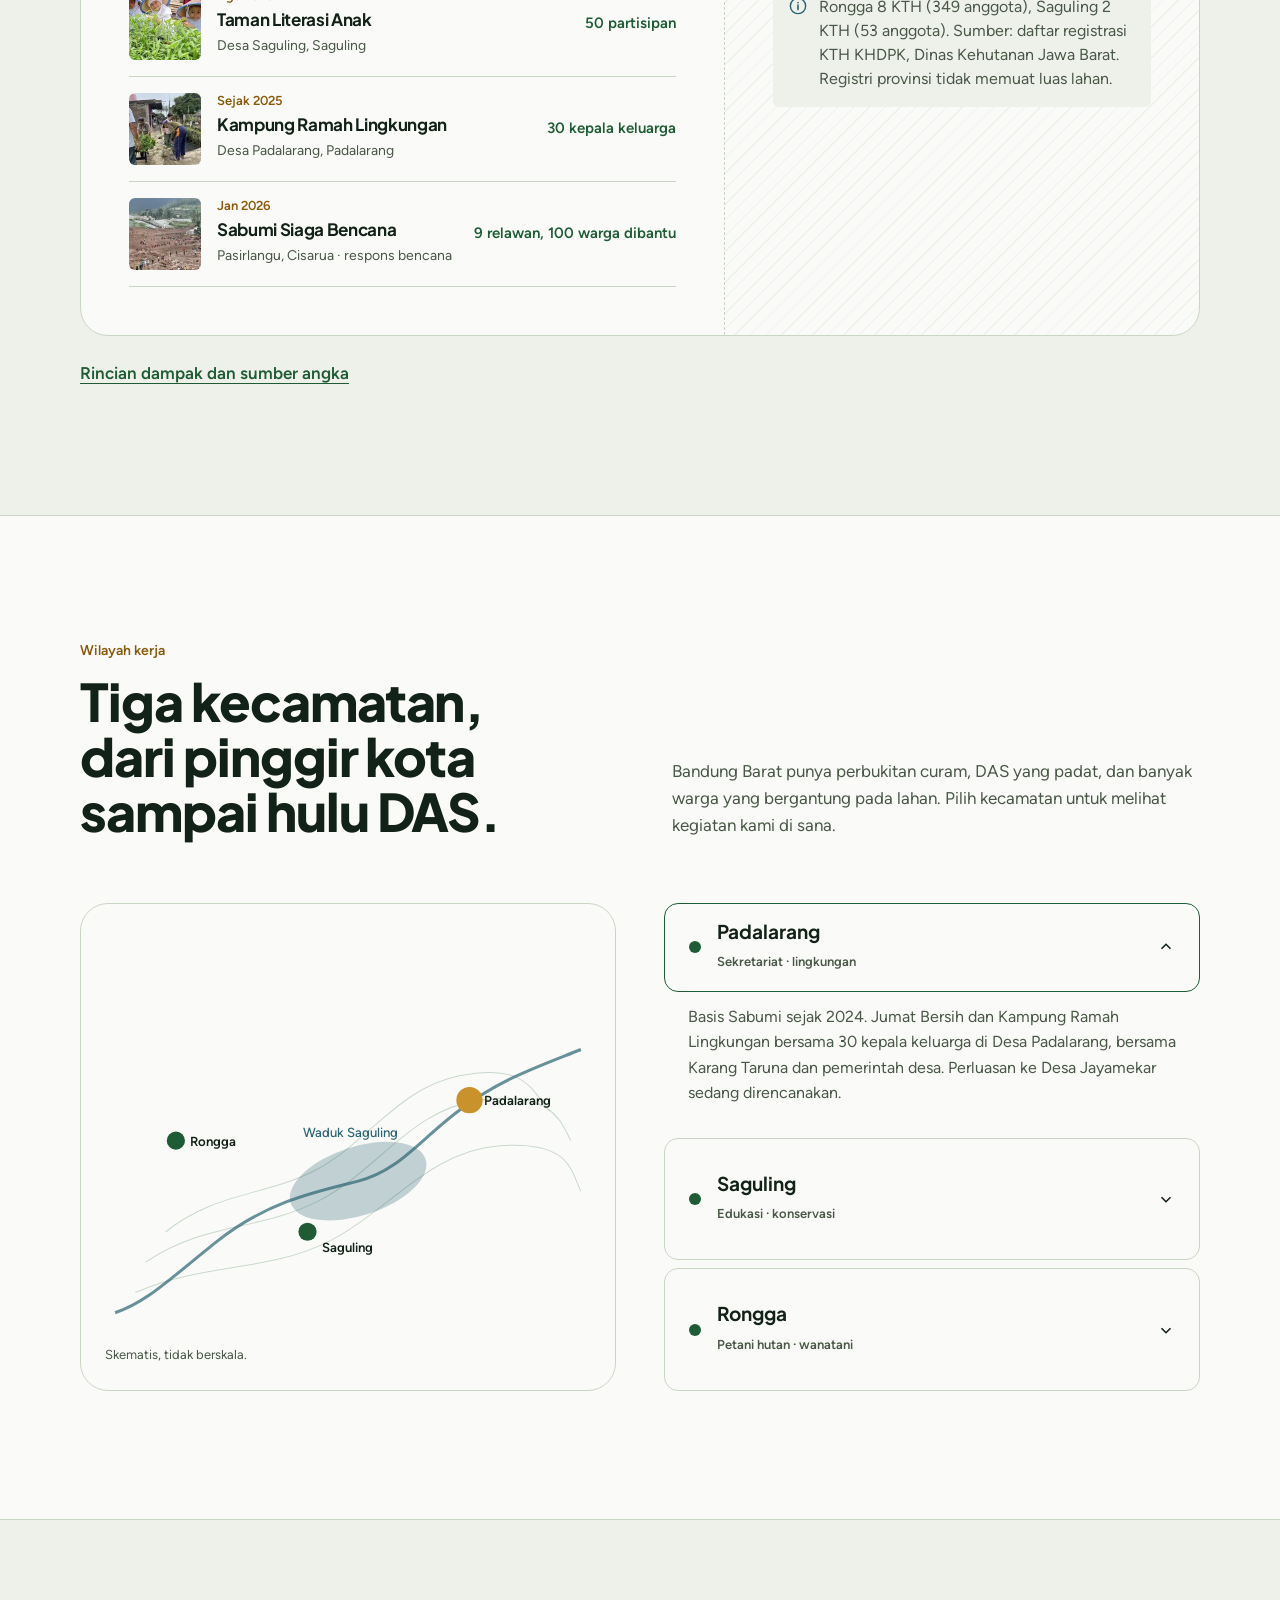
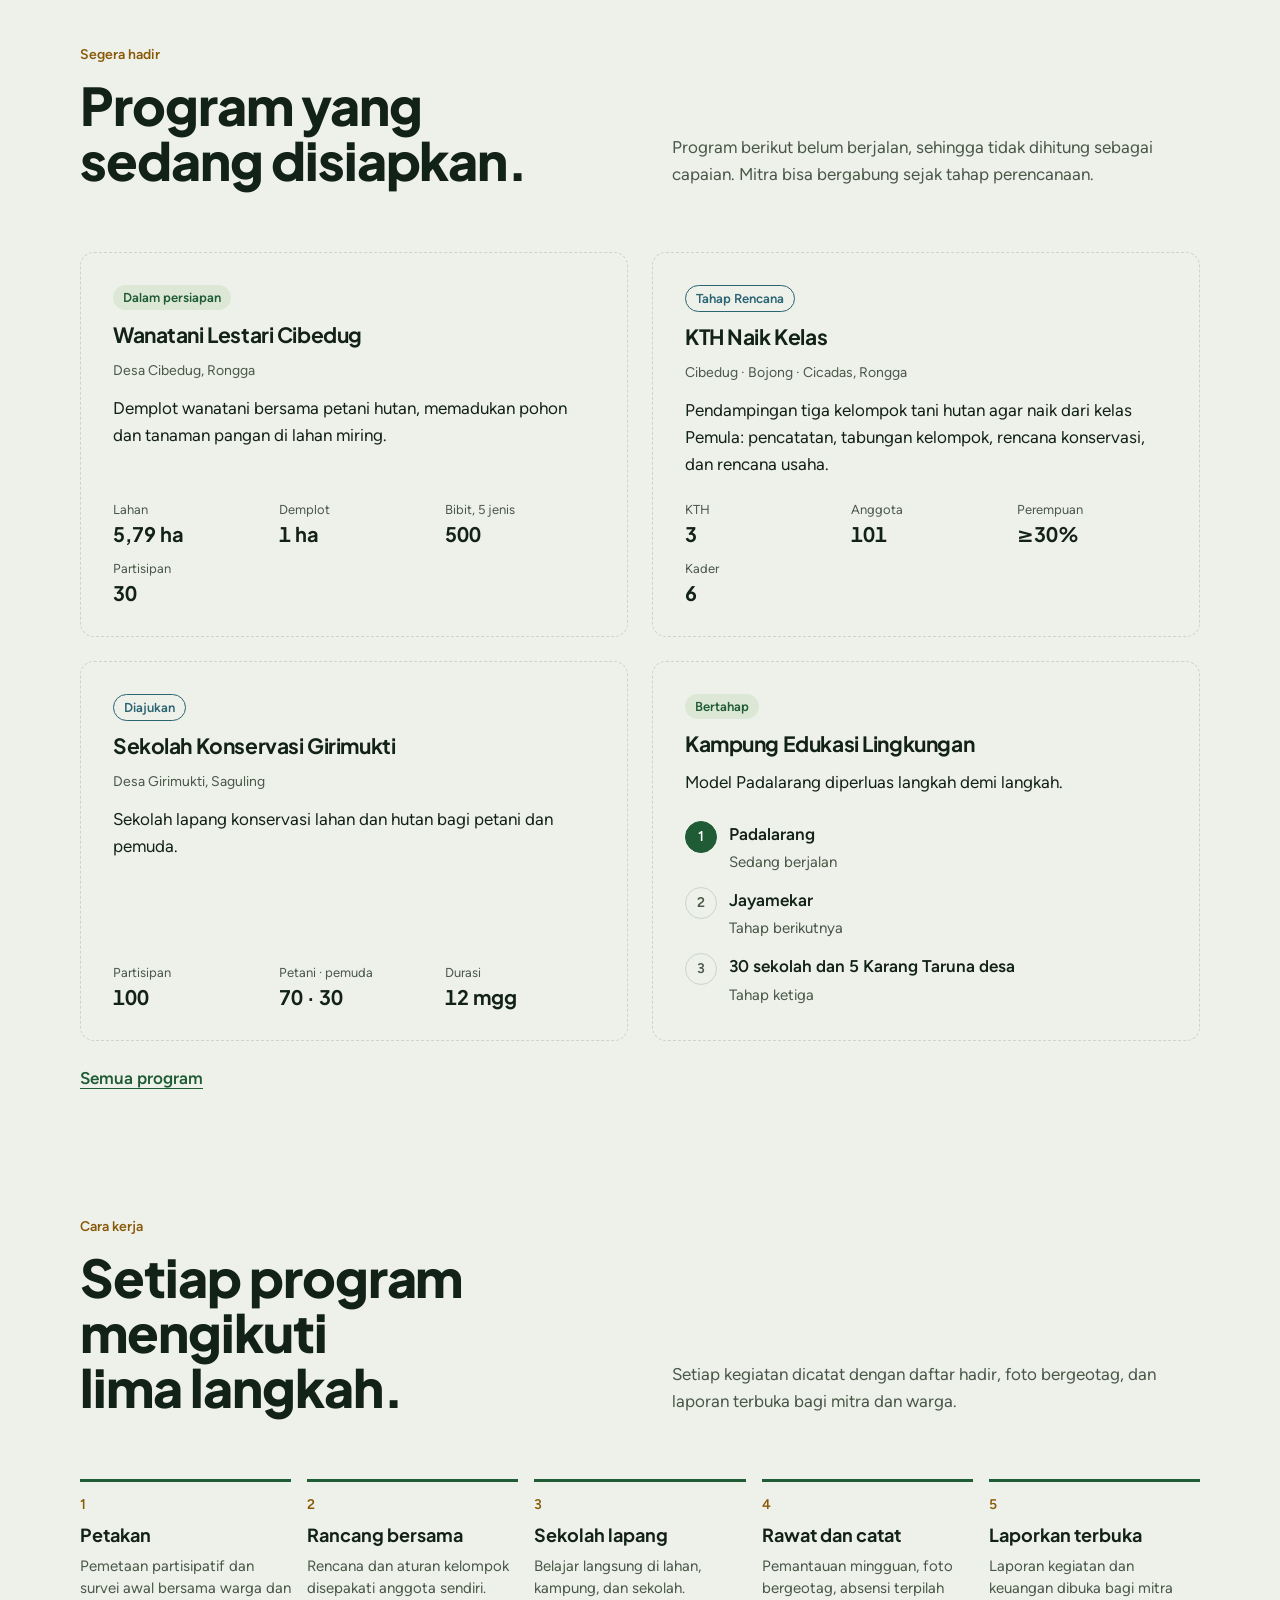
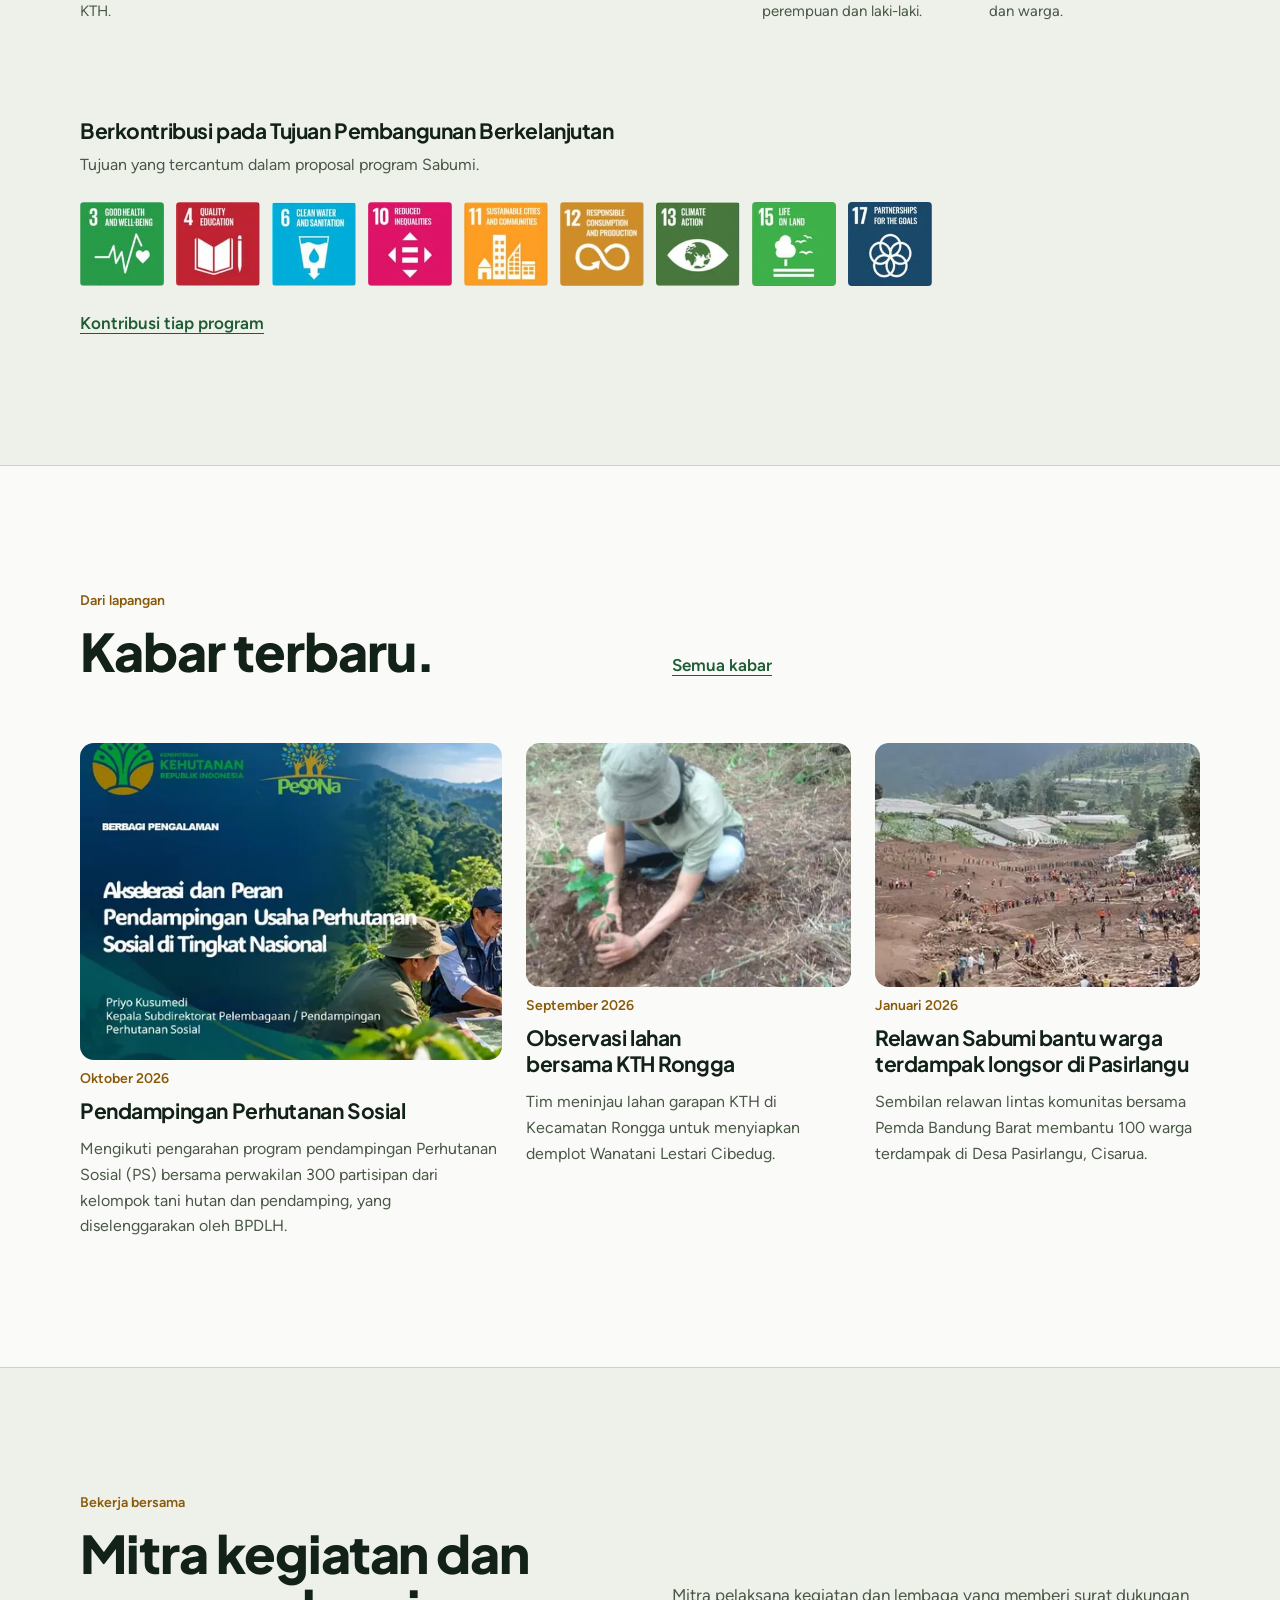
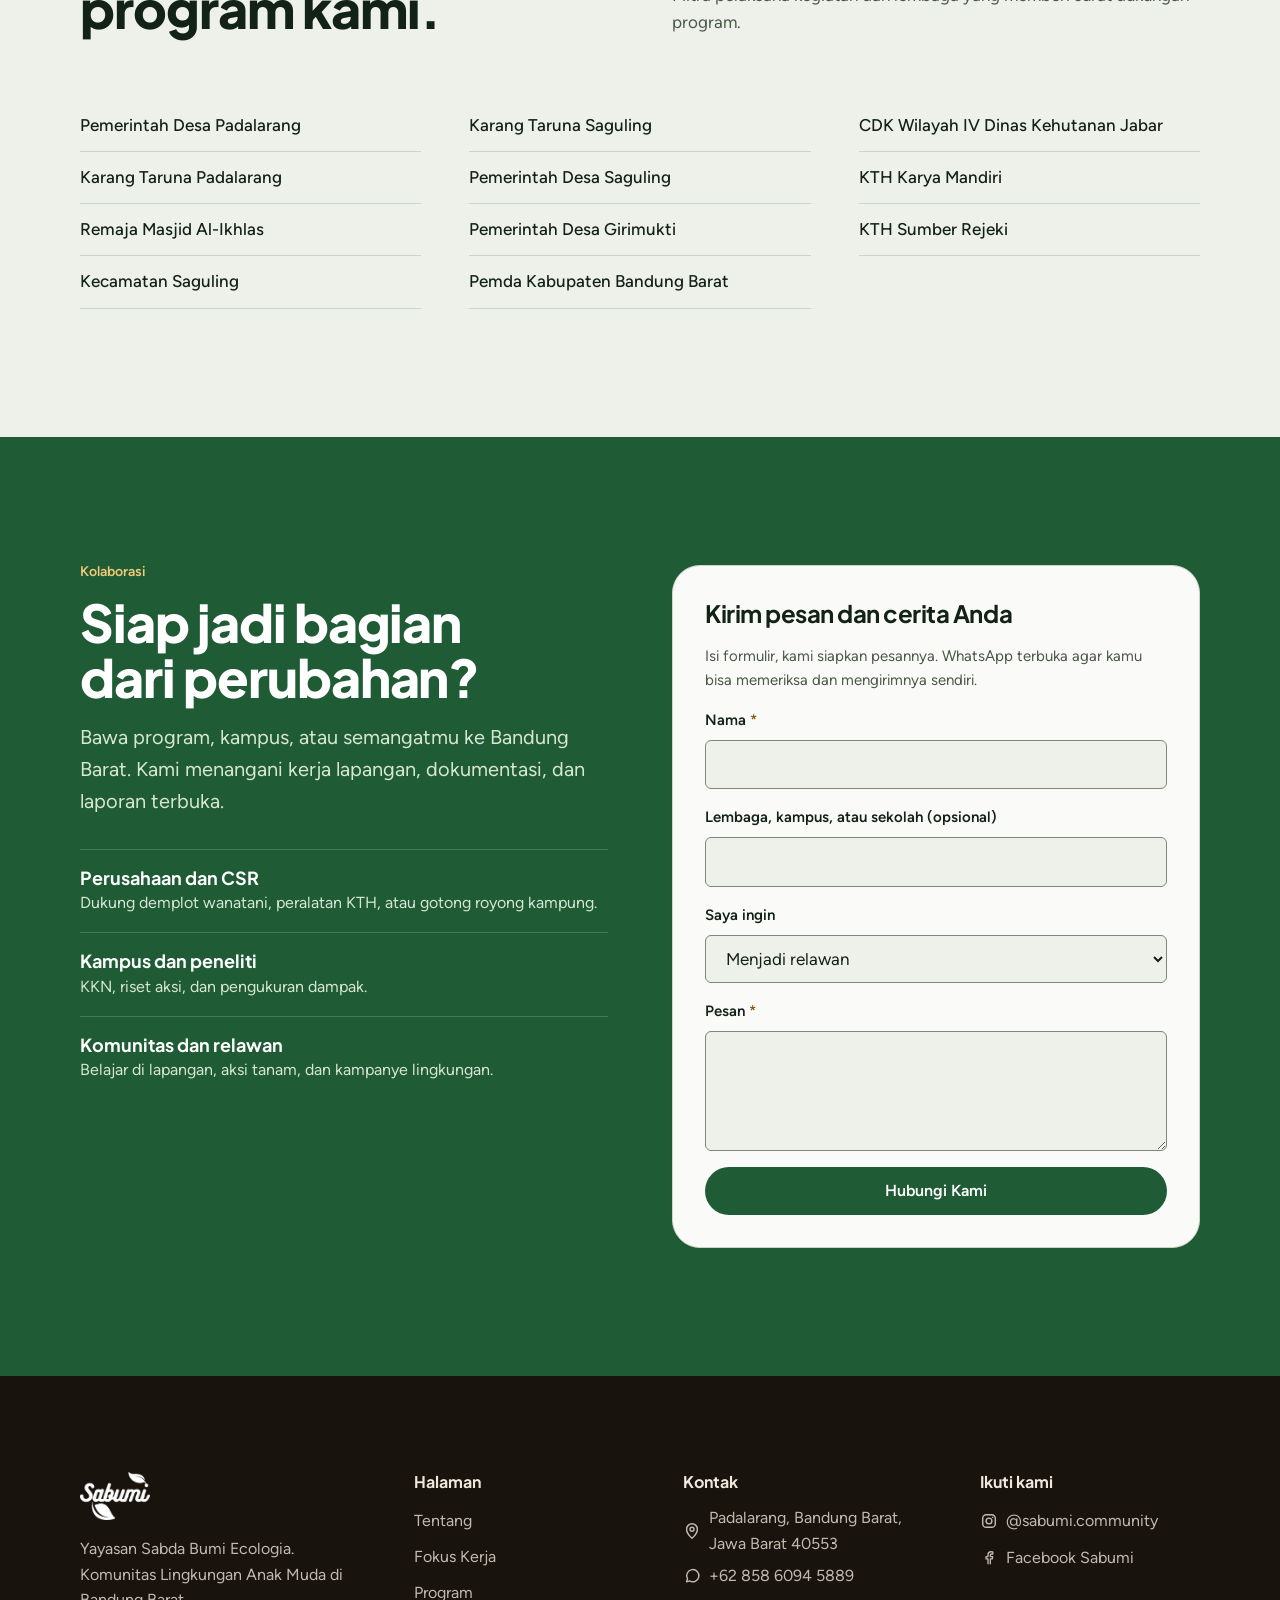
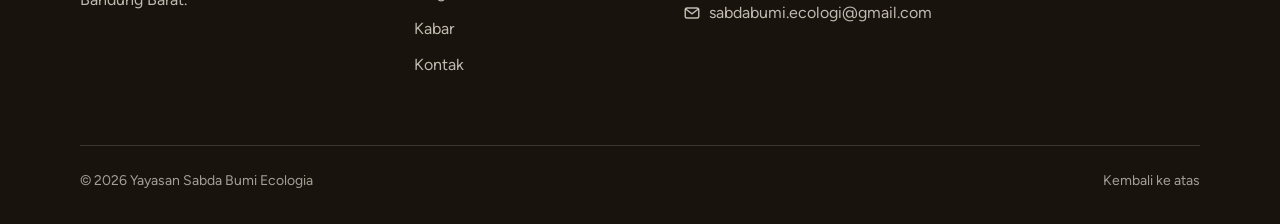
==== commit b708d430: "Revisi: menu Program, gabung Kolaborasi ke Kontak, lahan Palisungan 19,7 ha - Menu dan footer 5 item" ====
--- a/index.html
+++ b/index.html
@@ -25,7 +25,7 @@
 <link rel="apple-touch-icon" href="/img/apple-touch-icon.png">
 <link rel="preload" href="/fonts/plus-jakarta-sans-latin-800-normal.woff2" as="font" type="font/woff2" crossorigin>
 <link rel="preload" href="/fonts/figtree-latin-400-normal.woff2" as="font" type="font/woff2" crossorigin>
-<link rel="stylesheet" href="/css/site.css?v=20261027a">
+<link rel="stylesheet" href="/css/site.css?v=20261027b">
 <link rel="preload" as="image" media="(min-width: 761px)" href="/img/hero-hutan-1440.webp" imagesrcset="/img/hero-hutan-960.webp 960w, /img/hero-hutan-1440.webp 1440w, /img/hero-hutan-1920.webp 1920w" imagesizes="(max-width: 1440px) 100vw, 1400px" fetchpriority="high">
 <link rel="preload" as="image" media="(max-width: 760px)" href="/img/gotong-royong-960.webp" imagesrcset="/img/gotong-royong-480.webp 480w, /img/gotong-royong-720.webp 720w, /img/gotong-royong-960.webp 960w" imagesizes="calc(100vw - 20px)" fetchpriority="high">
 <script type="application/ld+json">{"@context": "https://schema.org", "@graph": [{"@type": "NGO", "@id": "https://sabumi.site/#org", "name": "Sabumi", "legalName": "Yayasan Sabda Bumi Ecologia", "alternateName": ["Sabumi Ecologi", "Sabumi Bandung Barat", "Sabda Bumi Ecologia Foundation", "Sabumi Community"], "url": "https://sabumi.site/", "logo": "https://sabumi.site/img/logo-sabumi.png", "image": "https://sabumi.site/img/og-sabumi.jpg", "slogan": "Bumi butuh aksi, bukan sekadar opini.", "description": "Komunitas Lingkungan Anak Muda di Kabupaten Bandung Barat: aksi lingkungan, konservasi, dan pemberdayaan masyarakat.", "foundingDate": "2025-03-05", "email": "sabdabumi.ecologi@gmail.com", "telephone": "+62-858-6094-5889", "address": {"@type": "PostalAddress", "addressLocality": "Padalarang", "addressRegion": "Jawa Barat", "postalCode": "40553", "addressCountry": "ID"}, "areaServed": [{"@type": "AdministrativeArea", "name": "Kabupaten Bandung Barat"}], "knowsAbout": ["gotong royong", "Kampung Ramah Lingkungan", "konservasi lahan", "perhutanan sosial", "kelompok tani hutan", "mitigasi longsor"], "sameAs": ["https://www.instagram.com/sabumi.community/", "https://www.facebook.com/profile.php?id=61565987980985"]}, {"@type": "WebSite", "@id": "https://sabumi.site/#website", "url": "https://sabumi.site/", "name": "Sabumi", "alternateName": "Sabumi Bandung Barat", "inLanguage": "id-ID", "publisher": {"@id": "https://sabumi.site/#org"}}, {"@type": "WebPage", "@id": "https://sabumi.site/#webpage", "url": "https://sabumi.site/", "name": "Sabumi Bandung Barat · Komunitas Lingkungan Anak Muda", "description": "Sabumi Ecologi (Yayasan Sabda Bumi Ecologia): komunitas lingkungan dari dan oleh anak muda untuk melindungi alam, merawat lingkungan, memberdayakan desa.", "inLanguage": "id-ID", "isPartOf": {"@id": "https://sabumi.site/#website"}, "about": {"@id": "https://sabumi.site/#org"}, "primaryImageOfPage": "https://sabumi.site/img/og-sabumi.jpg"}]}</script>
@@ -42,8 +42,7 @@
     <ul class="menu" id="menu">
       <li><a href="/tentang/" data-en="About">Tentang</a></li>
       <li><a href="/fokus/" data-en="Focus">Fokus Kerja</a></li>
-      <li><a href="/program/" data-en="Programmes &amp; Impact">Program &amp; Dampak</a></li>
-      <li><a href="/kolaborasi/" data-en="Collaborate">Kolaborasi</a></li>
+      <li><a href="/program/" data-en="Programmes">Program</a></li>
       <li><a href="/kabar/" data-en="News">Kabar</a></li>
       <li><a href="/kontak/" data-en="Contact">Kontak</a></li>
     </ul>
@@ -81,7 +80,7 @@
         <p class="stage-lede" data-en="Looking after the earth is not a job for a few people. Through environmental action, conservation and community work in West Bandung, Sabumi brings more young people into the change.">Menjaga bumi bukan tugas segelintir orang. Lewat aksi lingkungan, konservasi, dan gerakan komunitas di Bandung Barat, Sabumi mengajak lebih banyak anak muda jadi bagian dari perubahan.</p>
         <div class="stage-actions">
           <a class="pill-cta" href="#relawan"><span data-en="Contact us">Hubungi Kami</span><span class="pill-dot" aria-hidden="true"><svg viewBox="0 0 24 24" fill="none" stroke="currentColor" stroke-width="2.2" stroke-linecap="round" stroke-linejoin="round"><path d="M5 12h14M13 6l6 6-6 6"/></svg></span></a>
-          <a class="stage-link" href="/kolaborasi/" data-en="Partner with us">Ajak berkolaborasi</a>
+          <a class="stage-link" href="/kontak/#kerja-sama" data-en="Partner with us">Ajak berkolaborasi</a>
         </div>
       </div>
     </div>
@@ -208,7 +207,7 @@
         <p data-en="Potential, not achievement.">Potensi, bukan capaian.</p>
         <div class="figures">
           <div class="fig"><span class="num outline">402</span><span class="cap" data-en="forest farmers in 10 registered KTH, all at Beginner level">petani hutan di 10 KTH terdaftar, semuanya kelas Pemula</span></div>
-          <div class="fig"><span class="num outline"><span data-en="66.89">66,89</span><span class="unit">ha</span></span><span class="cap" data-en="hectares of KHDPK land on record, for 3 of the 10 KTH">hektare lahan KHDPK yang terdata, untuk 3 dari 10 KTH</span></div>
+          <div class="fig"><span class="num outline"><span data-en="45.89">45,89</span><span class="unit">ha</span></span><span class="cap" data-en="hectares of KHDPK land on record, for 3 of the 10 KTH">hektare lahan KHDPK yang terdata, untuk 3 dari 10 KTH</span></div>
         </div>
         <p class="note">
           <svg viewBox="0 0 20 20" aria-hidden="true"><circle cx="10" cy="10" r="8.5" fill="none" stroke="currentColor" stroke-width="1.6"/><path d="M10 9v5M10 6.2v.1" stroke="currentColor" stroke-width="1.8" stroke-linecap="round"/></svg>
@@ -490,8 +489,7 @@
         <ul>
           <li><a href="/tentang/" data-en="About">Tentang</a></li>
           <li><a href="/fokus/" data-en="Focus">Fokus Kerja</a></li>
-          <li><a href="/program/" data-en="Programmes &amp; Impact">Program &amp; Dampak</a></li>
-          <li><a href="/kolaborasi/" data-en="Collaborate">Kolaborasi</a></li>
+          <li><a href="/program/" data-en="Programmes">Program</a></li>
           <li><a href="/kabar/" data-en="News">Kabar</a></li>
           <li><a href="/kontak/" data-en="Contact">Kontak</a></li>
         </ul>
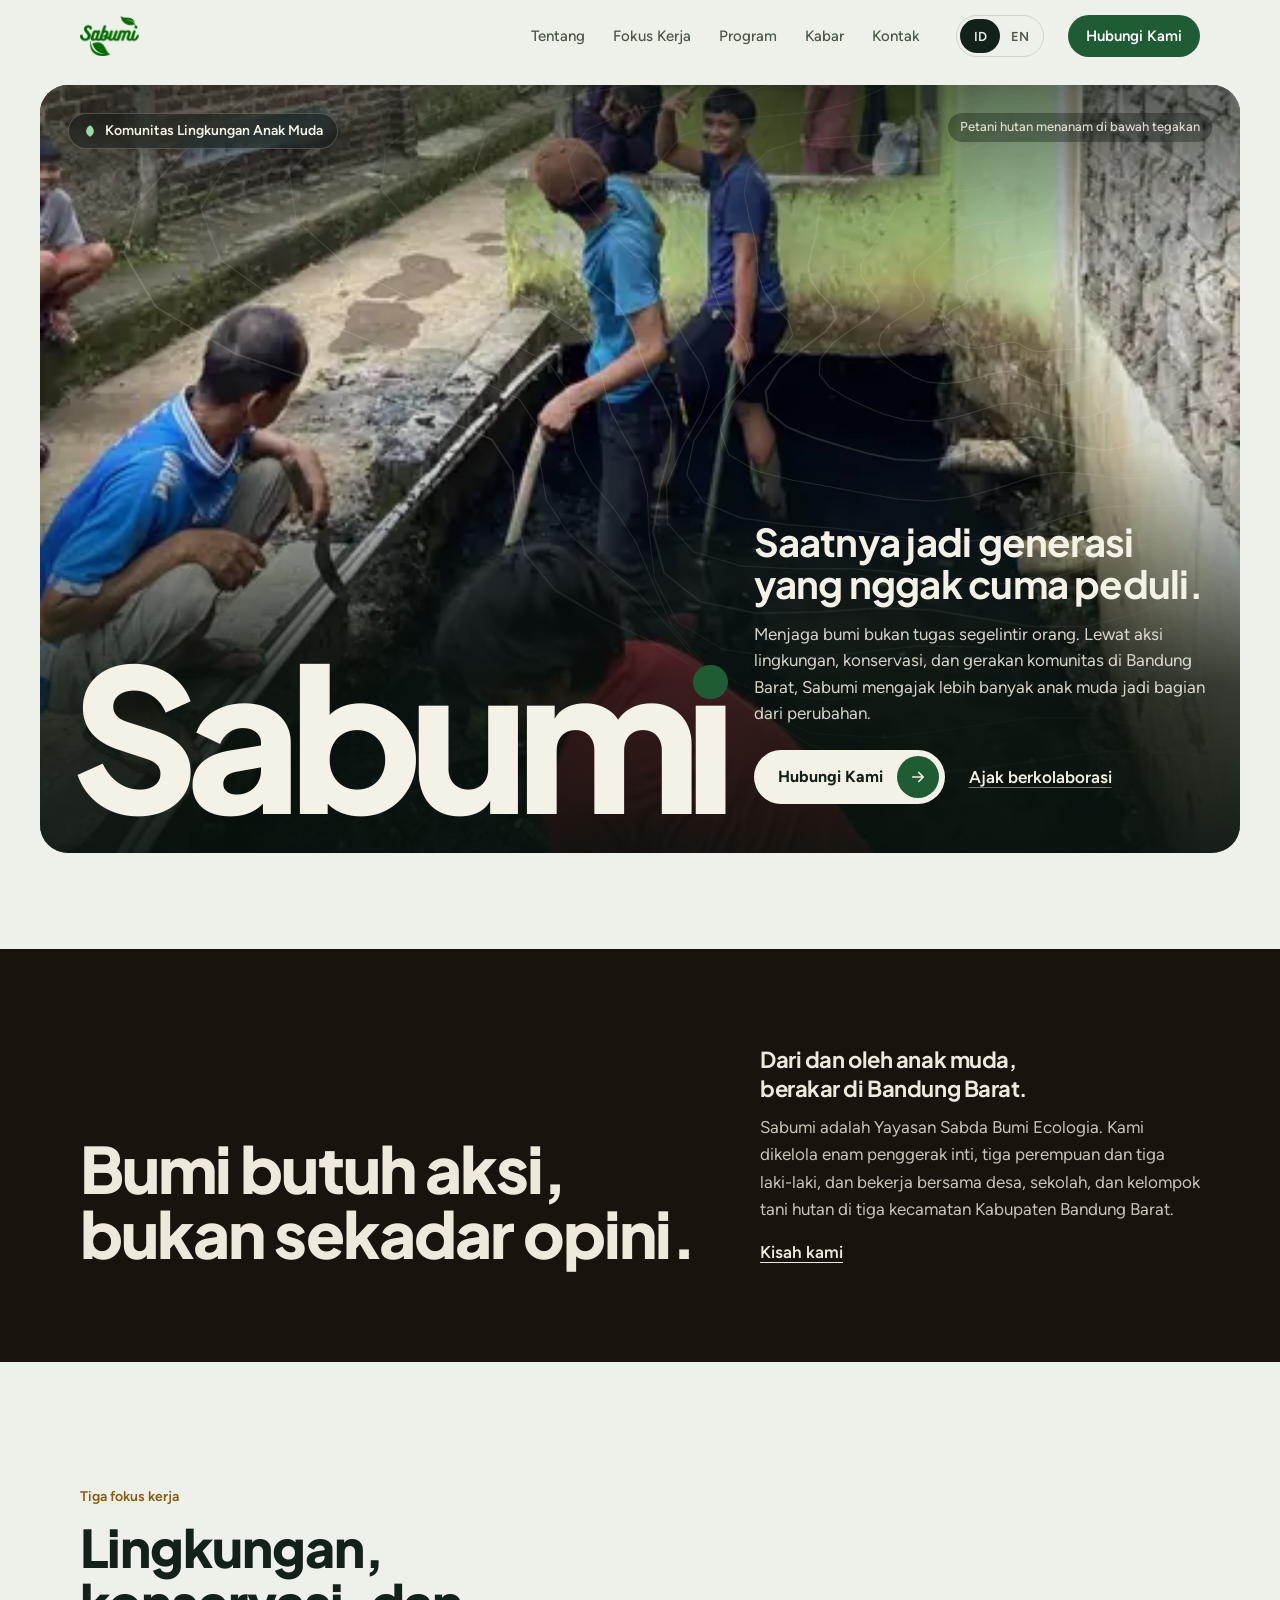
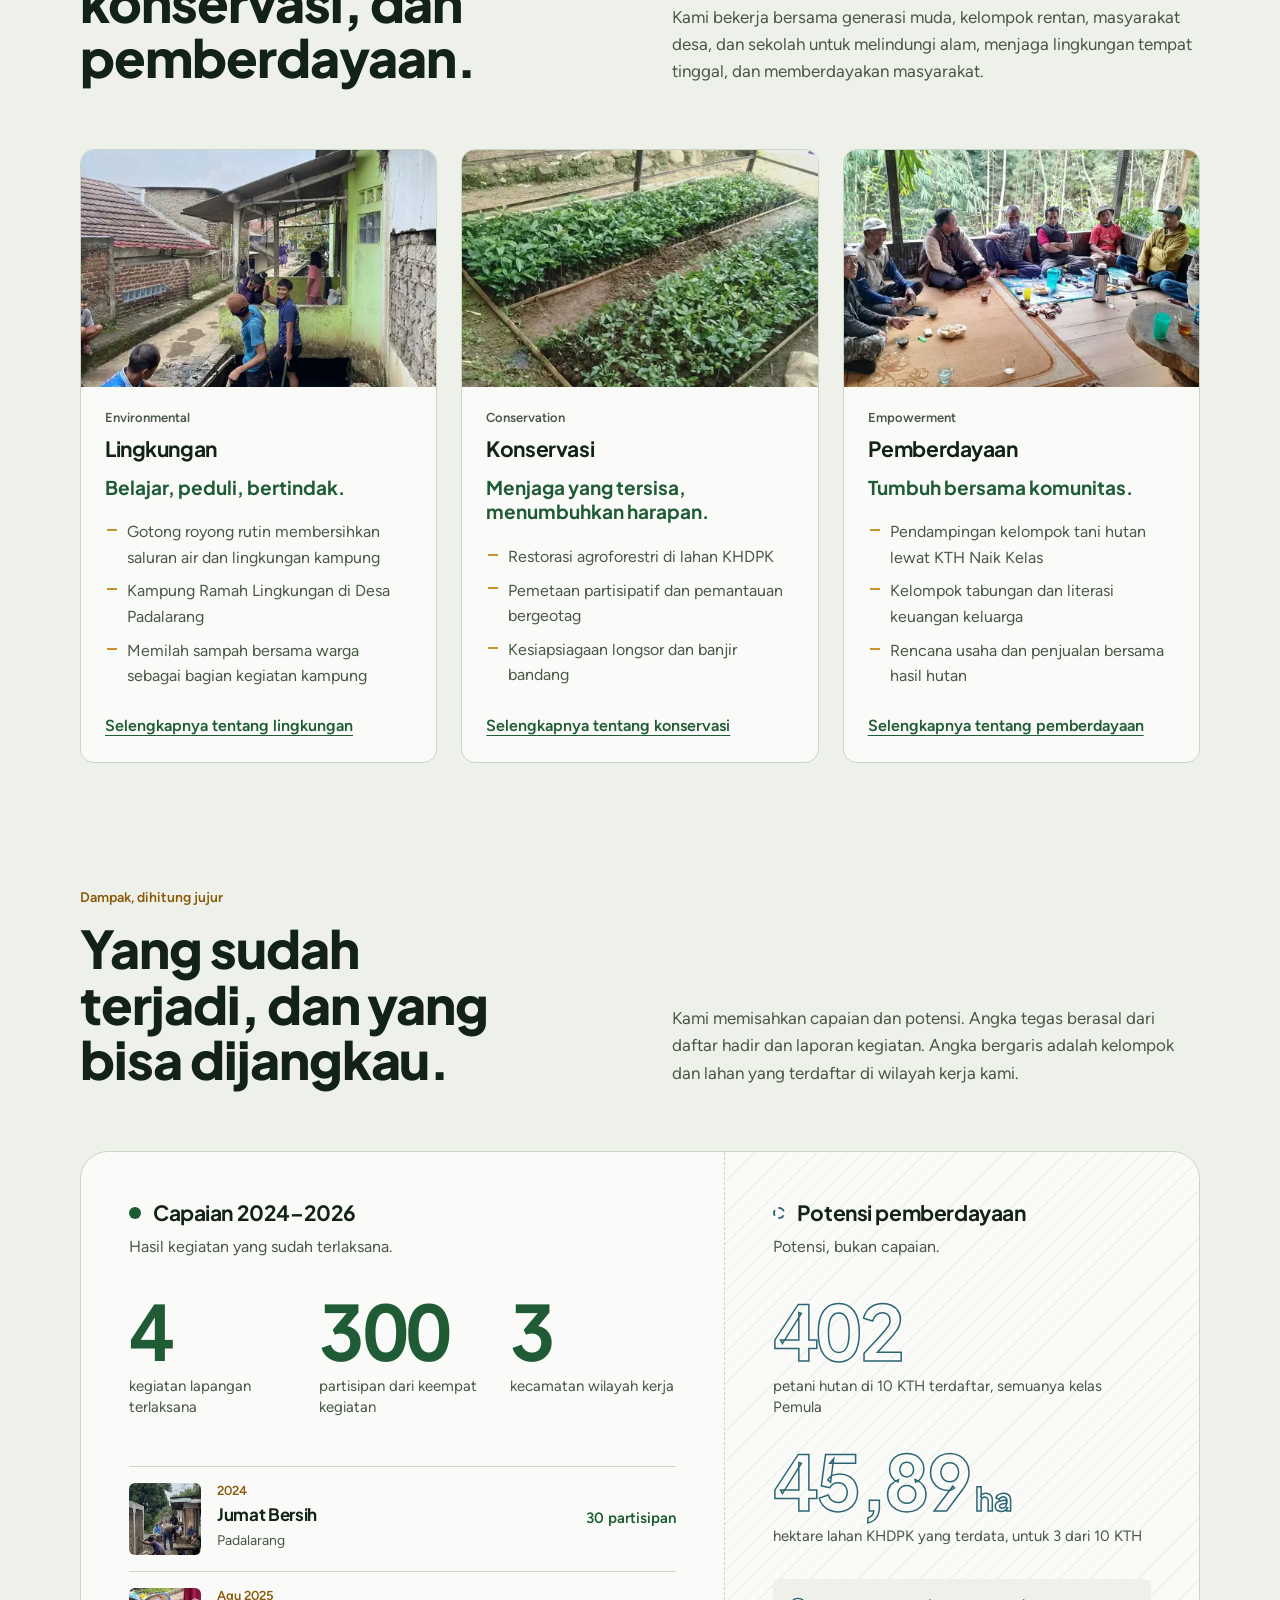
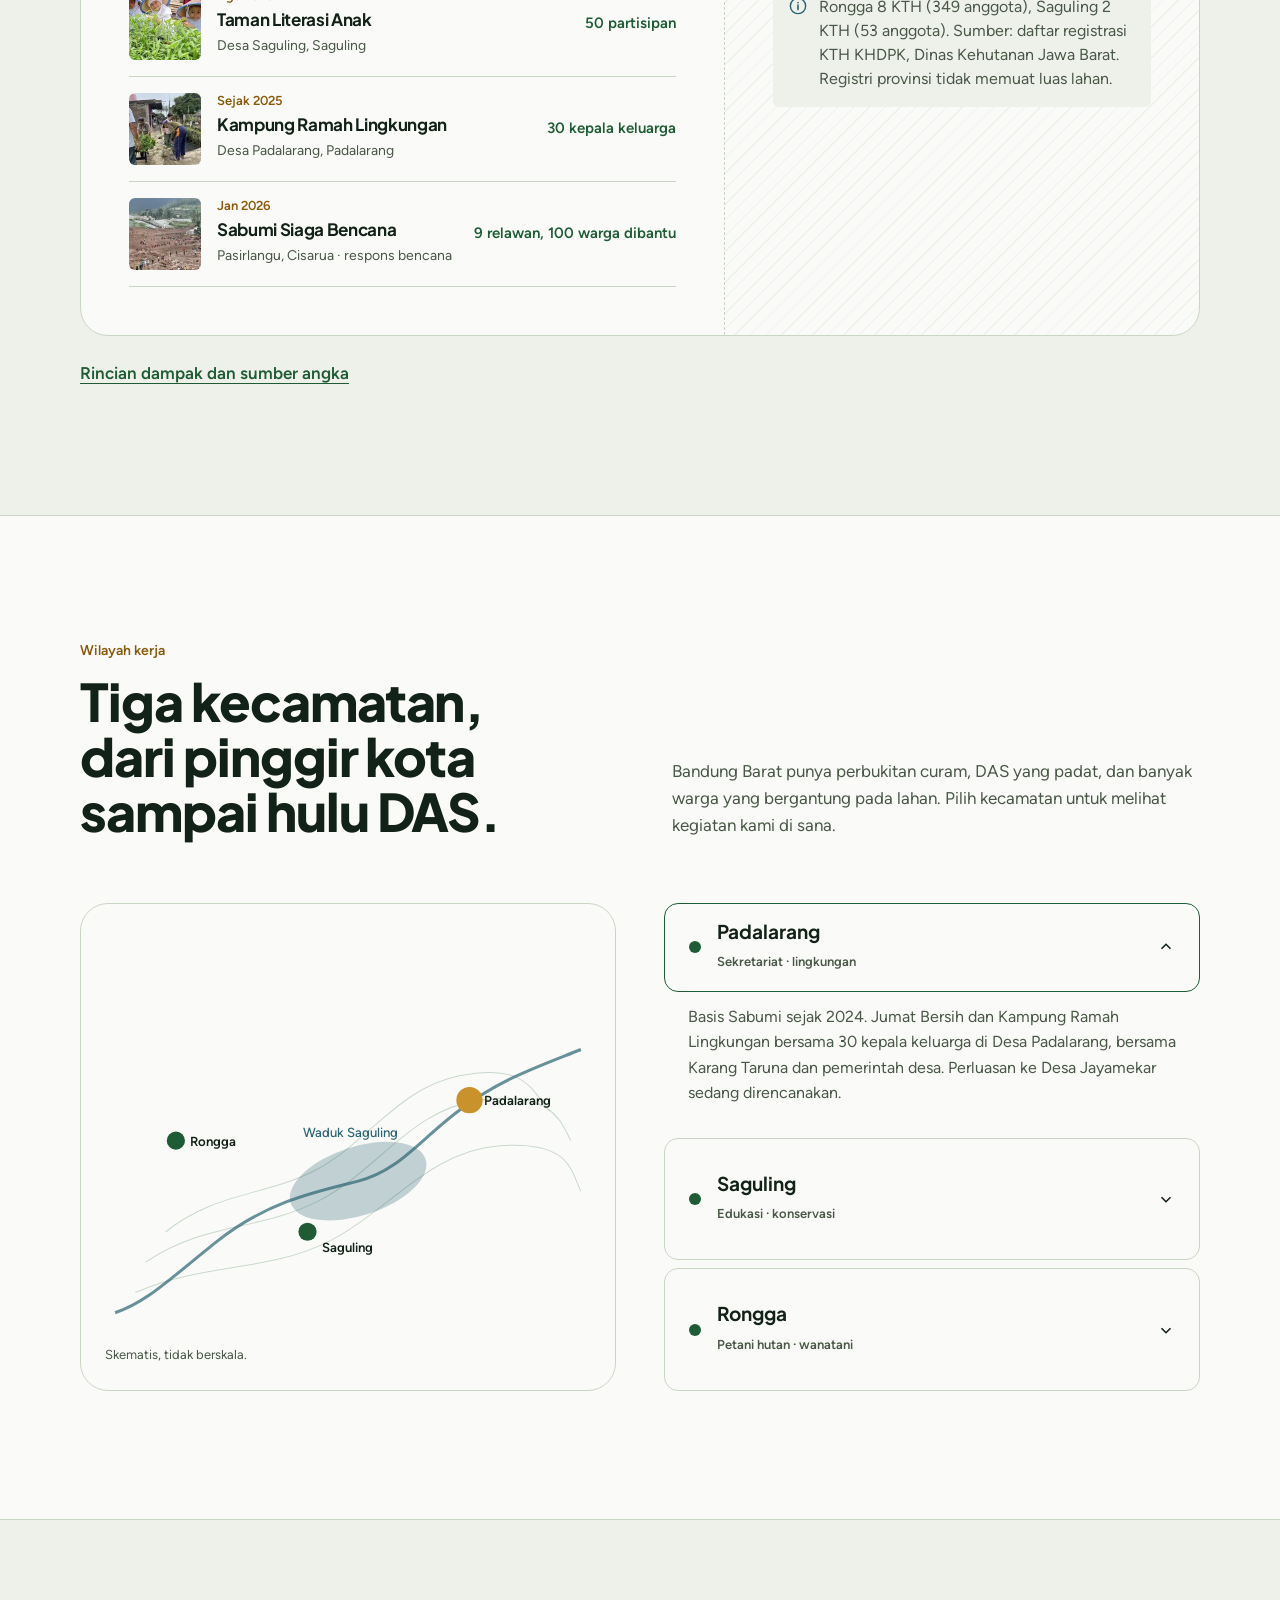
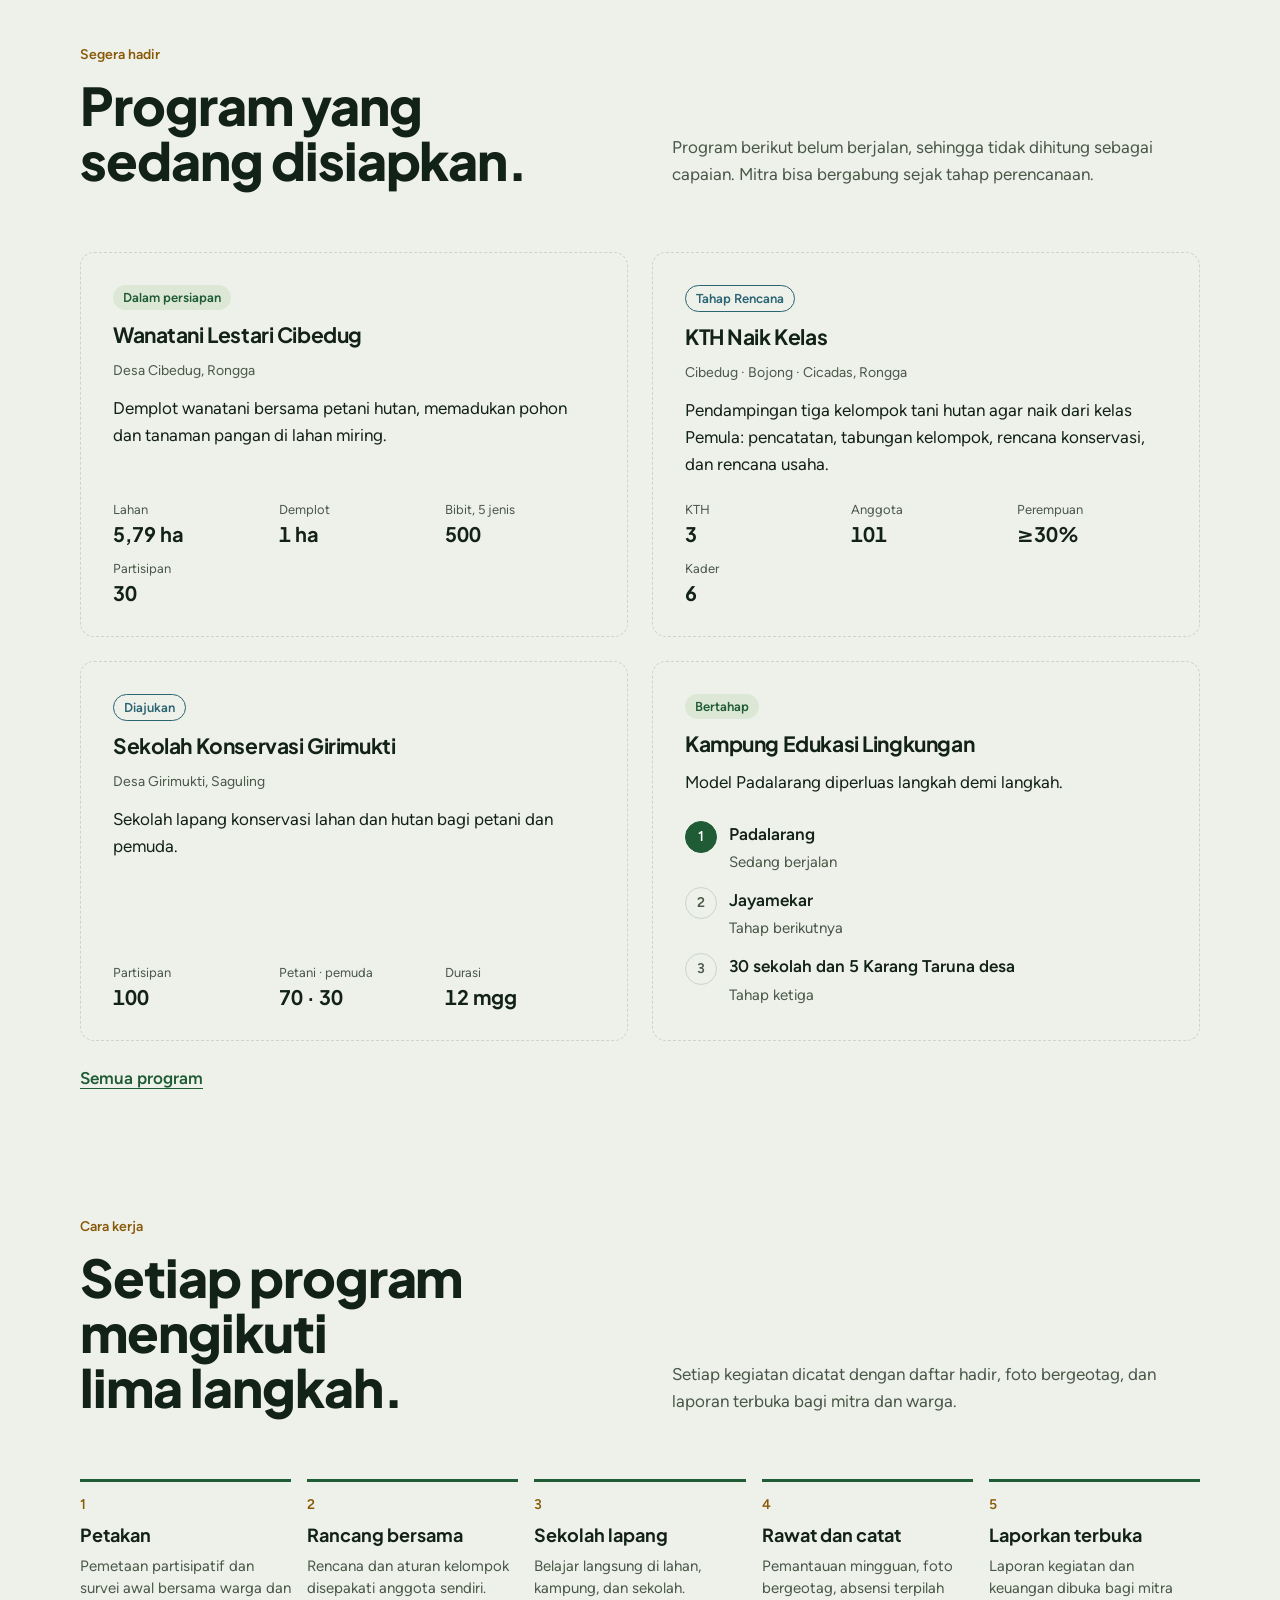
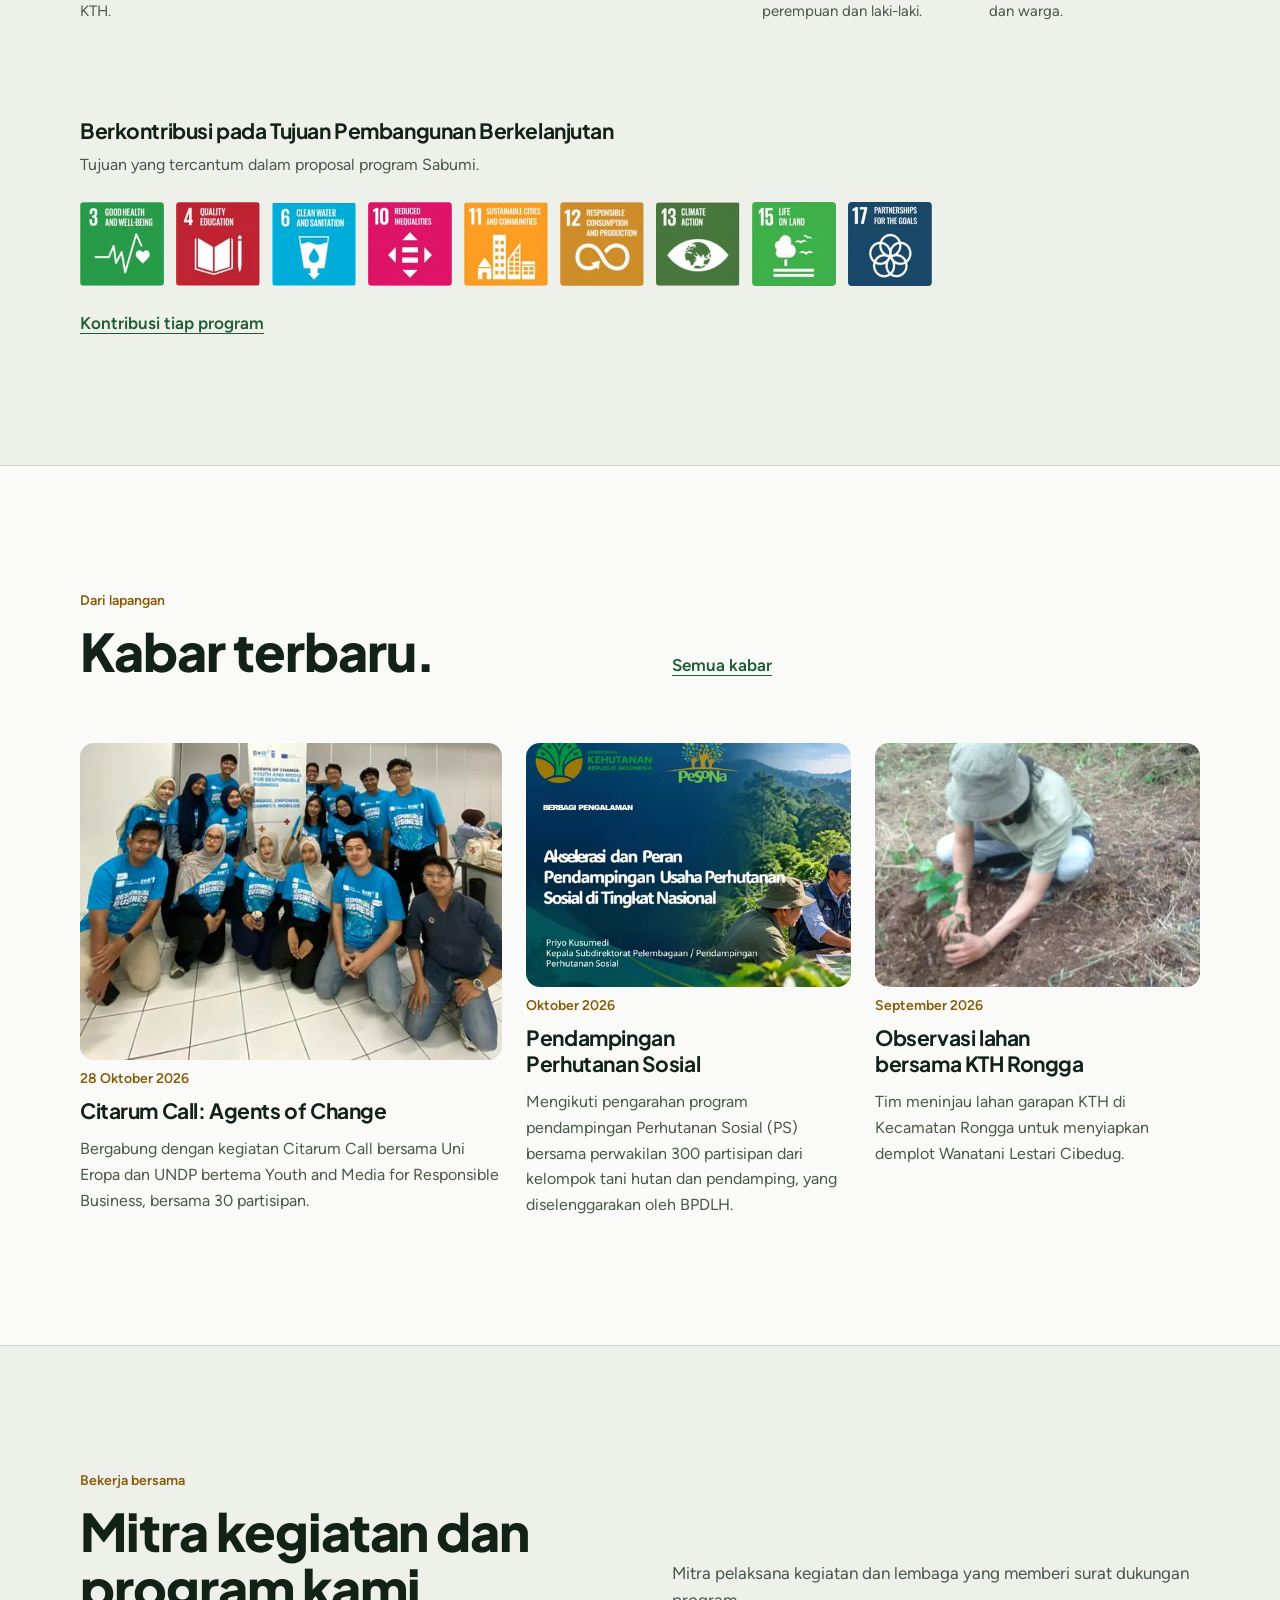
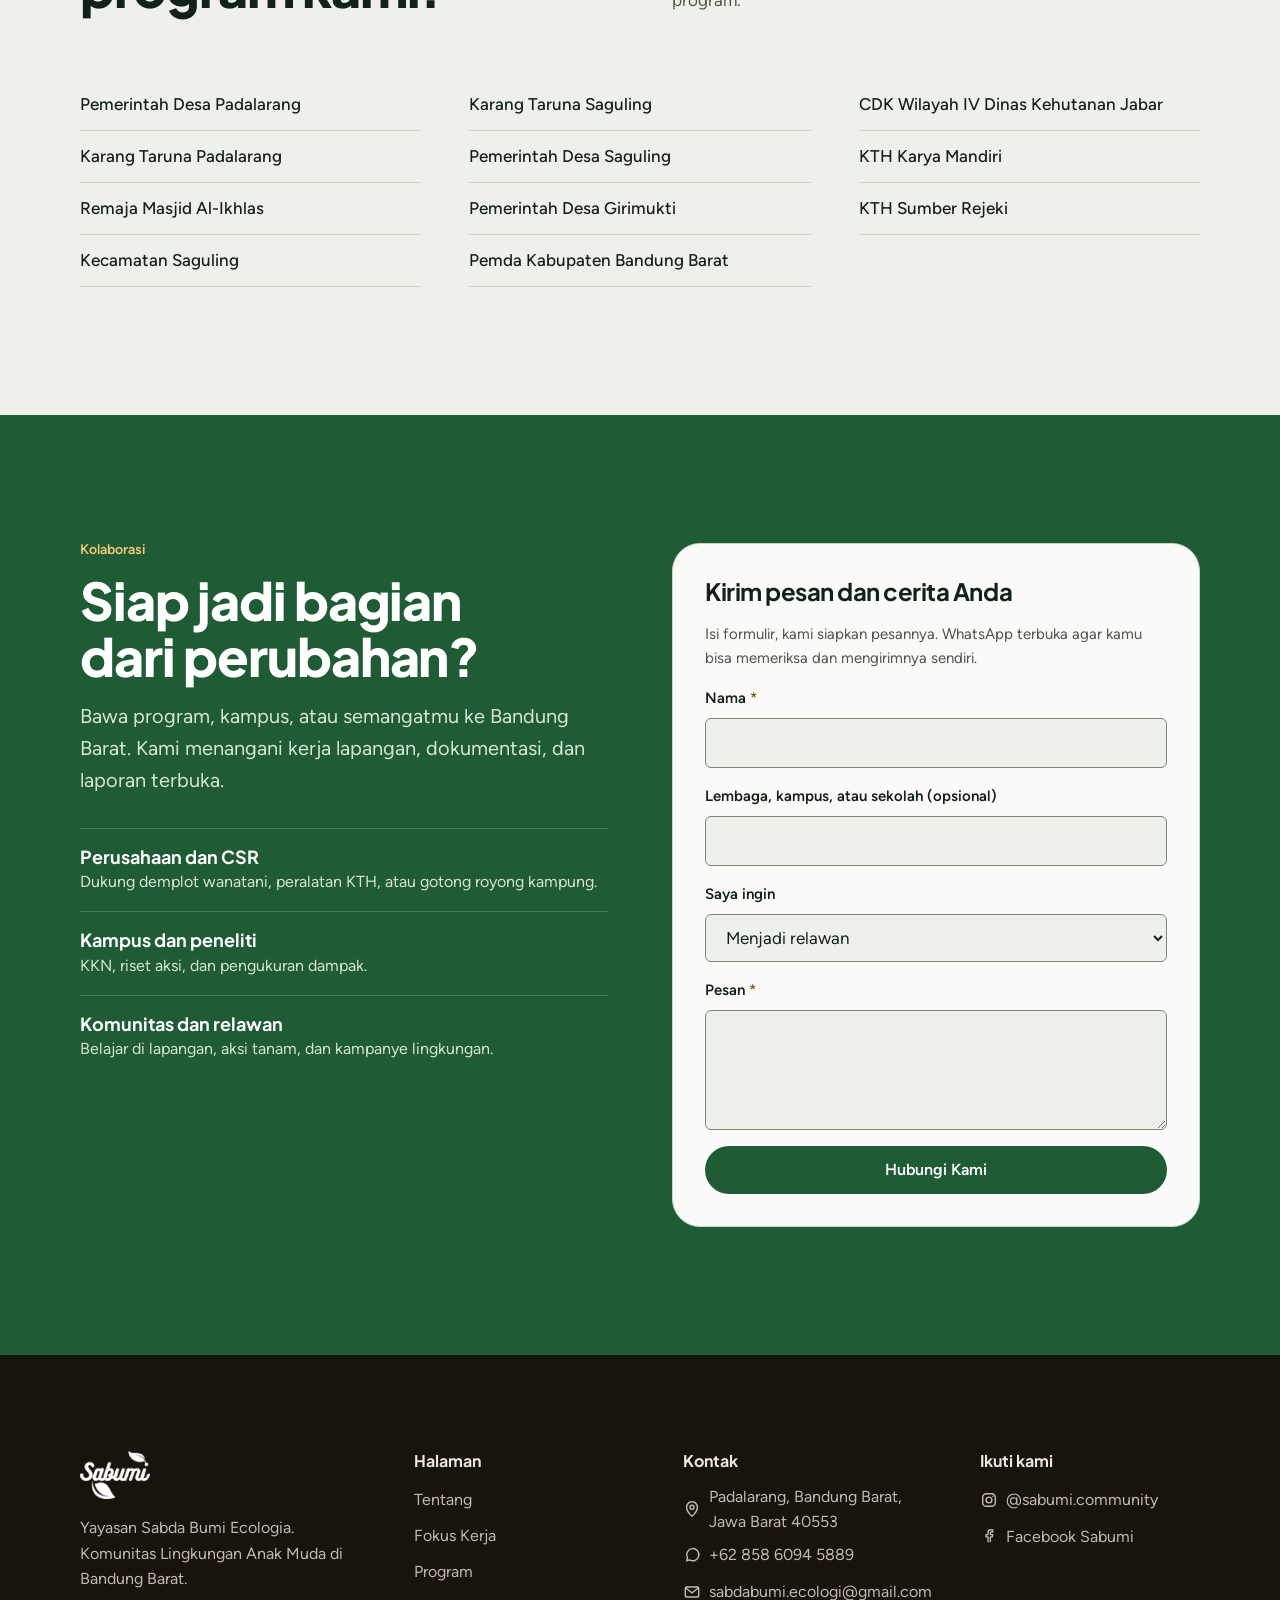
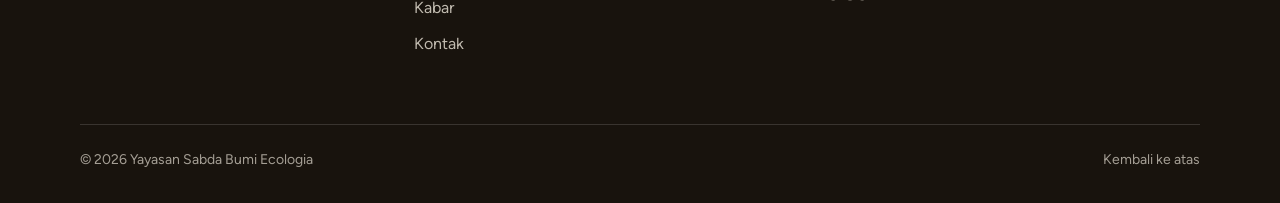
==== commit b4fd82ce: "Tambah kabar Citarum Call (28 Oktober 2026) - Entri baru di Kabar dengan tautan The European Union (" ====
--- a/index.html
+++ b/index.html
@@ -387,6 +387,12 @@
     </div>
     <div class="news">
       <article class="post">
+        <img src="/img/citarum-call-760.webp" srcset="/img/citarum-call-480.webp 480w, /img/citarum-call-760.webp 760w" sizes="(max-width: 760px) 92vw, (max-width: 1100px) 46vw, 380px" width="760" height="570" loading="lazy" decoding="async" alt="Partisipan Citarum Call dan tim Sabumi berfoto bersama di depan spanduk Agents of Change: Youth and Media for Responsible Business" data-en-alt="Citarum Call participants and the Sabumi team in front of the Agents of Change: Youth and Media for Responsible Business banner">
+        <time datetime="2026-10-28" data-en="28 October 2026">28 Oktober 2026</time>
+        <h3><a href="/kabar/#citarum-call" data-en="Citarum Call: Agents of Change">Citarum Call: Agents of Change</a></h3>
+        <p data-en="Joined the Citarum Call activity with the European Union and UNDP on Youth and Media for Responsible Business, with 30 participants.">Bergabung dengan kegiatan Citarum Call bersama Uni Eropa dan UNDP bertema Youth and Media for Responsible Business, bersama 30 partisipan.</p>
+      </article>
+      <article class="post">
         <img src="/img/pendampingan-ps-760.webp" srcset="/img/pendampingan-ps-480.webp 480w, /img/pendampingan-ps-760.webp 760w" sizes="(max-width: 760px) 92vw, (max-width: 1100px) 46vw, 380px" width="760" height="570" loading="lazy" decoding="async" alt="Slide pengarahan daring: Akselerasi dan Peran Pendampingan Usaha Perhutanan Sosial di Tingkat Nasional" data-en-alt="Slide from an online briefing: Acceleration and Role of Social Forestry Business Assistance at the National Level">
         <time datetime="2026-10" data-en="October 2026">Oktober 2026</time>
         <h3><a href="/kabar/#pendampingan-ps" data-en="Social Forestry Assistance">Pendampingan Perhutanan Sosial</a></h3>
@@ -397,12 +403,6 @@
         <time datetime="2026-09" data-en="September 2026">September 2026</time>
         <h3><a href="/kabar/#observasi-rongga" data-en="Land observation with KTH in Rongga">Observasi lahan bersama KTH Rongga</a></h3>
         <p data-en="The team reviewed KTH farmland in Rongga to prepare the Wanatani Lestari Cibedug demonstration plot.">Tim meninjau lahan garapan KTH di Kecamatan Rongga untuk menyiapkan demplot Wanatani Lestari Cibedug.</p>
-      </article>
-      <article class="post">
-        <img src="/img/longsor-cisarua-800.webp" srcset="/img/longsor-cisarua-480.webp 480w, /img/longsor-cisarua-800.webp 800w" sizes="(max-width: 760px) 92vw, (max-width: 1100px) 46vw, 380px" width="900" height="600" loading="lazy" decoding="async" alt="Tim penyelamat menyusuri lokasi longsor di Cisarua, Bandung Barat" data-en-alt="Rescuers crossing the landslide site in Cisarua, West Bandung">
-        <time datetime="2026-01" data-en="January 2026">Januari 2026</time>
-        <h3><a href="/kabar/#relawan-pasirlangu" data-en="Sabumi volunteers help landslide-affected residents in Pasirlangu">Relawan Sabumi bantu warga terdampak longsor di Pasirlangu</a></h3>
-        <p data-en="Nine volunteers from several communities, with the West Bandung government, helped 100 affected residents in Pasirlangu Village, Cisarua.">Sembilan relawan lintas komunitas bersama Pemda Bandung Barat membantu 100 warga terdampak di Desa Pasirlangu, Cisarua.</p>
       </article>
     </div>
   </div>
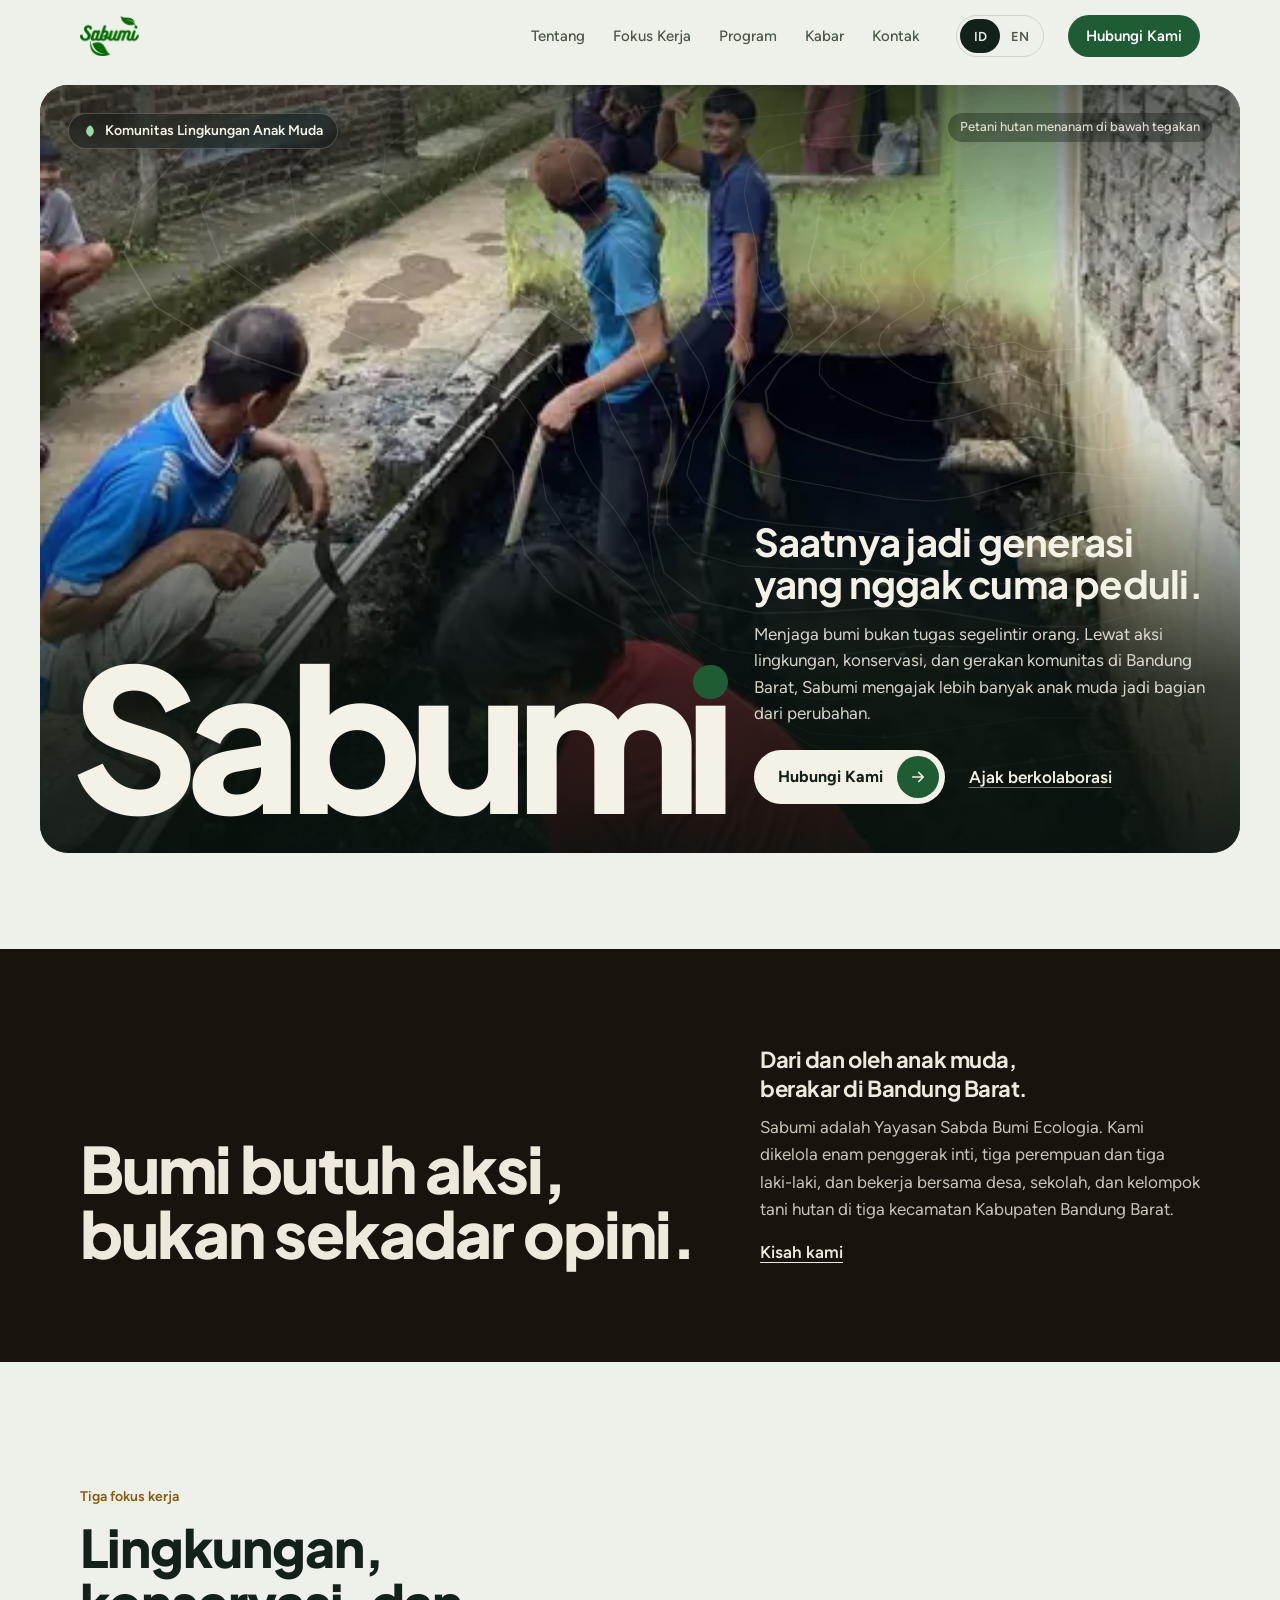
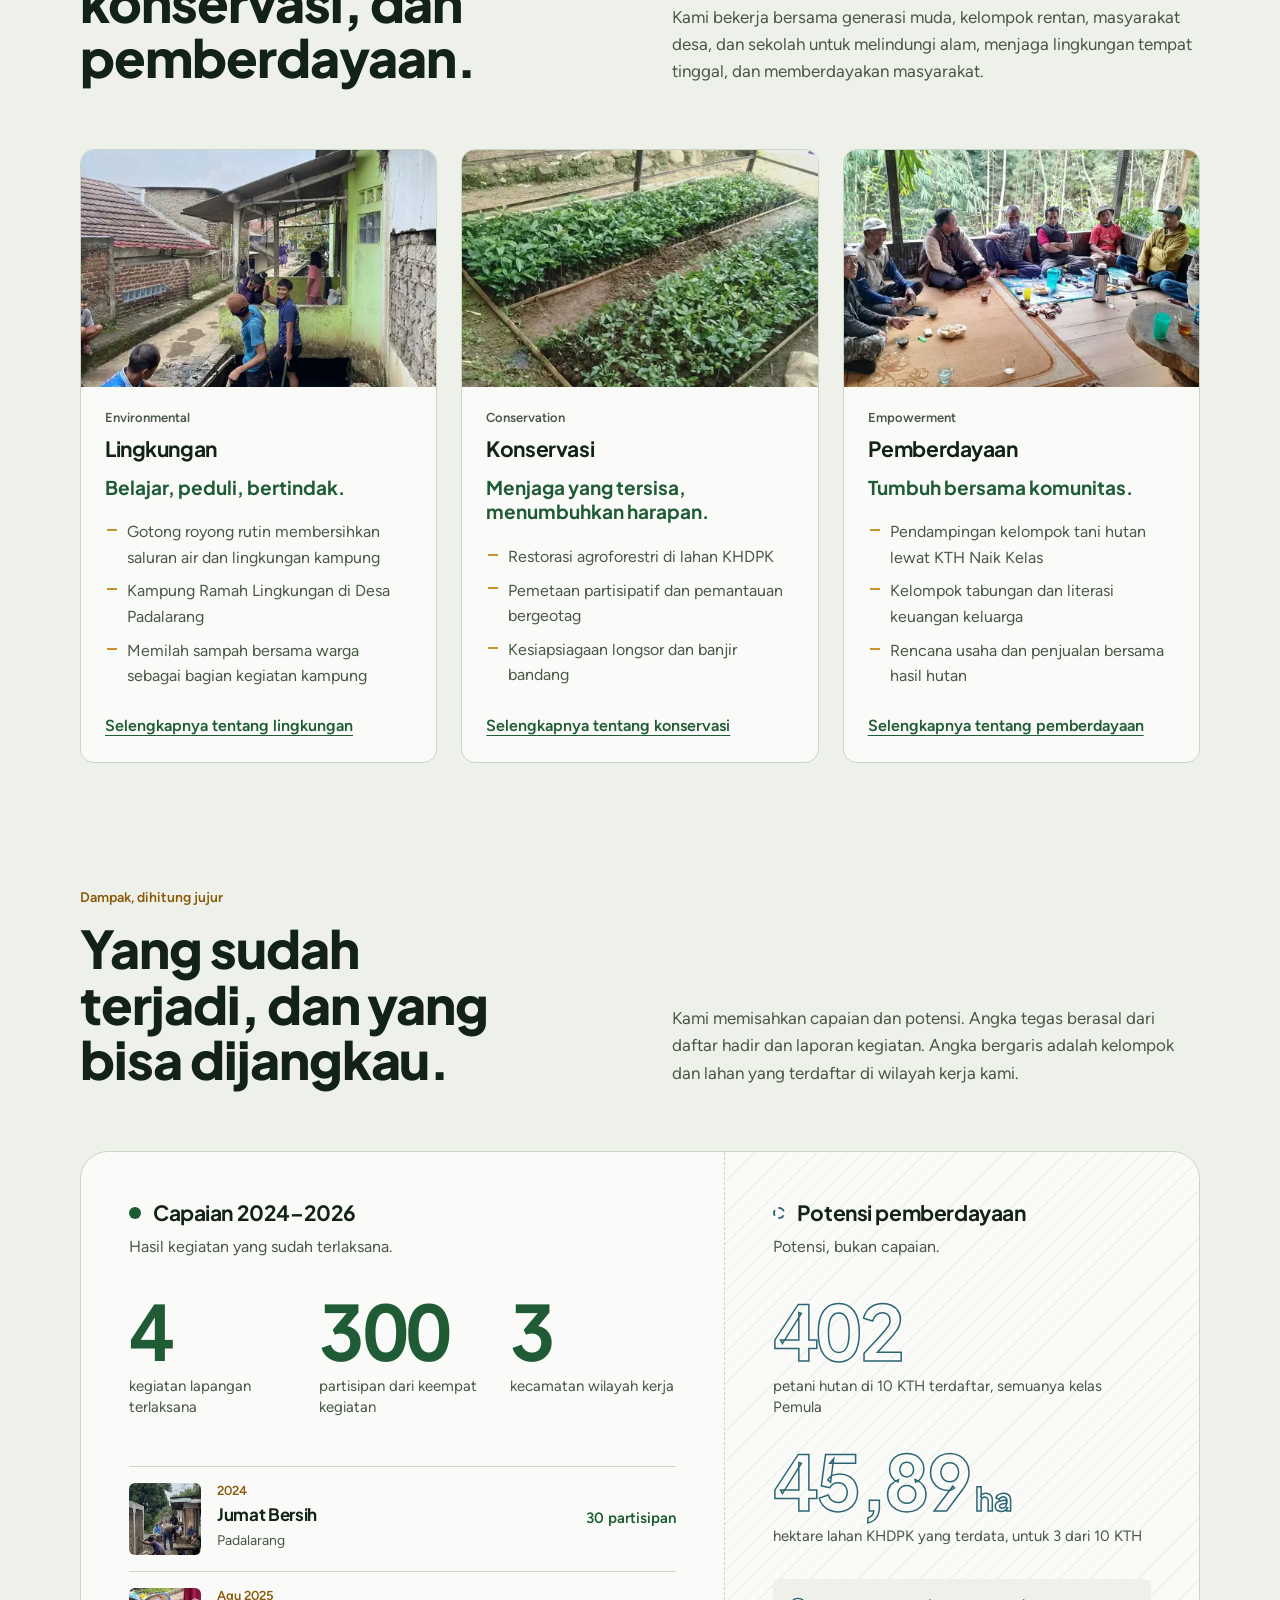
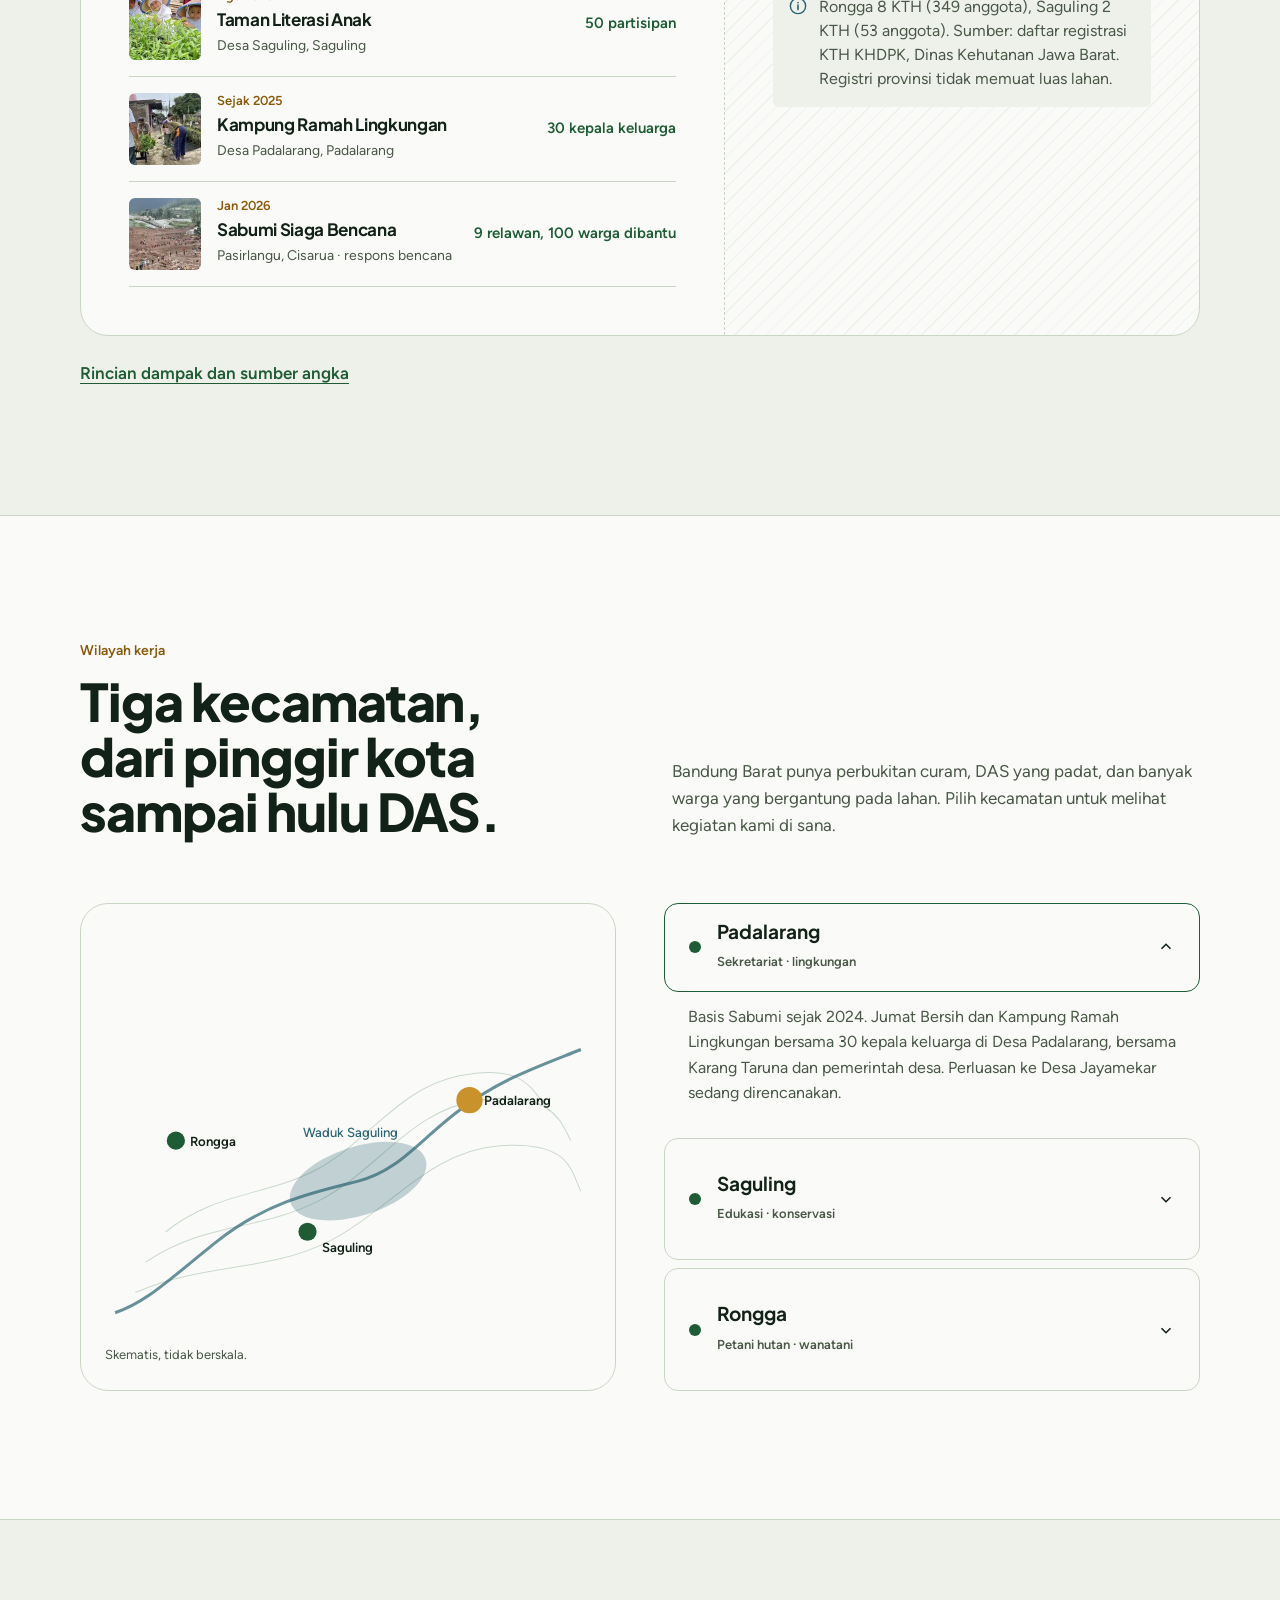
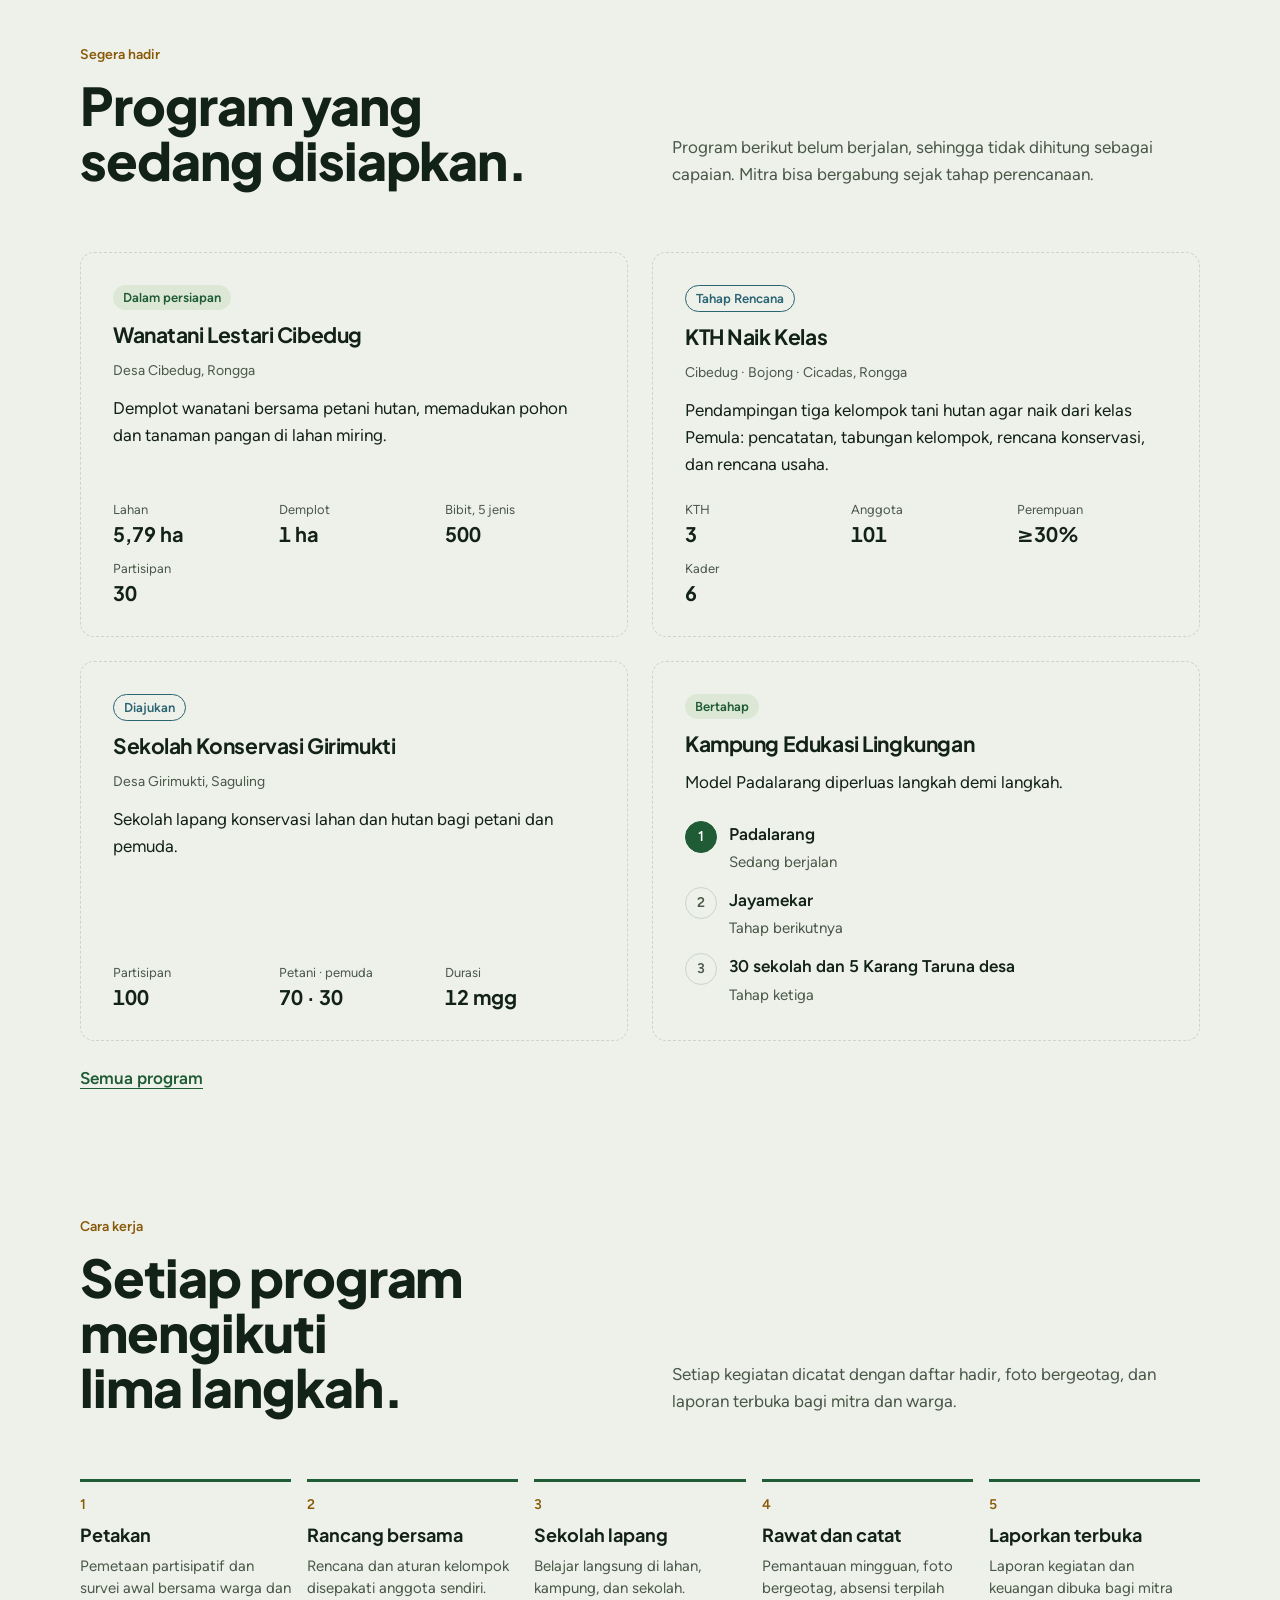
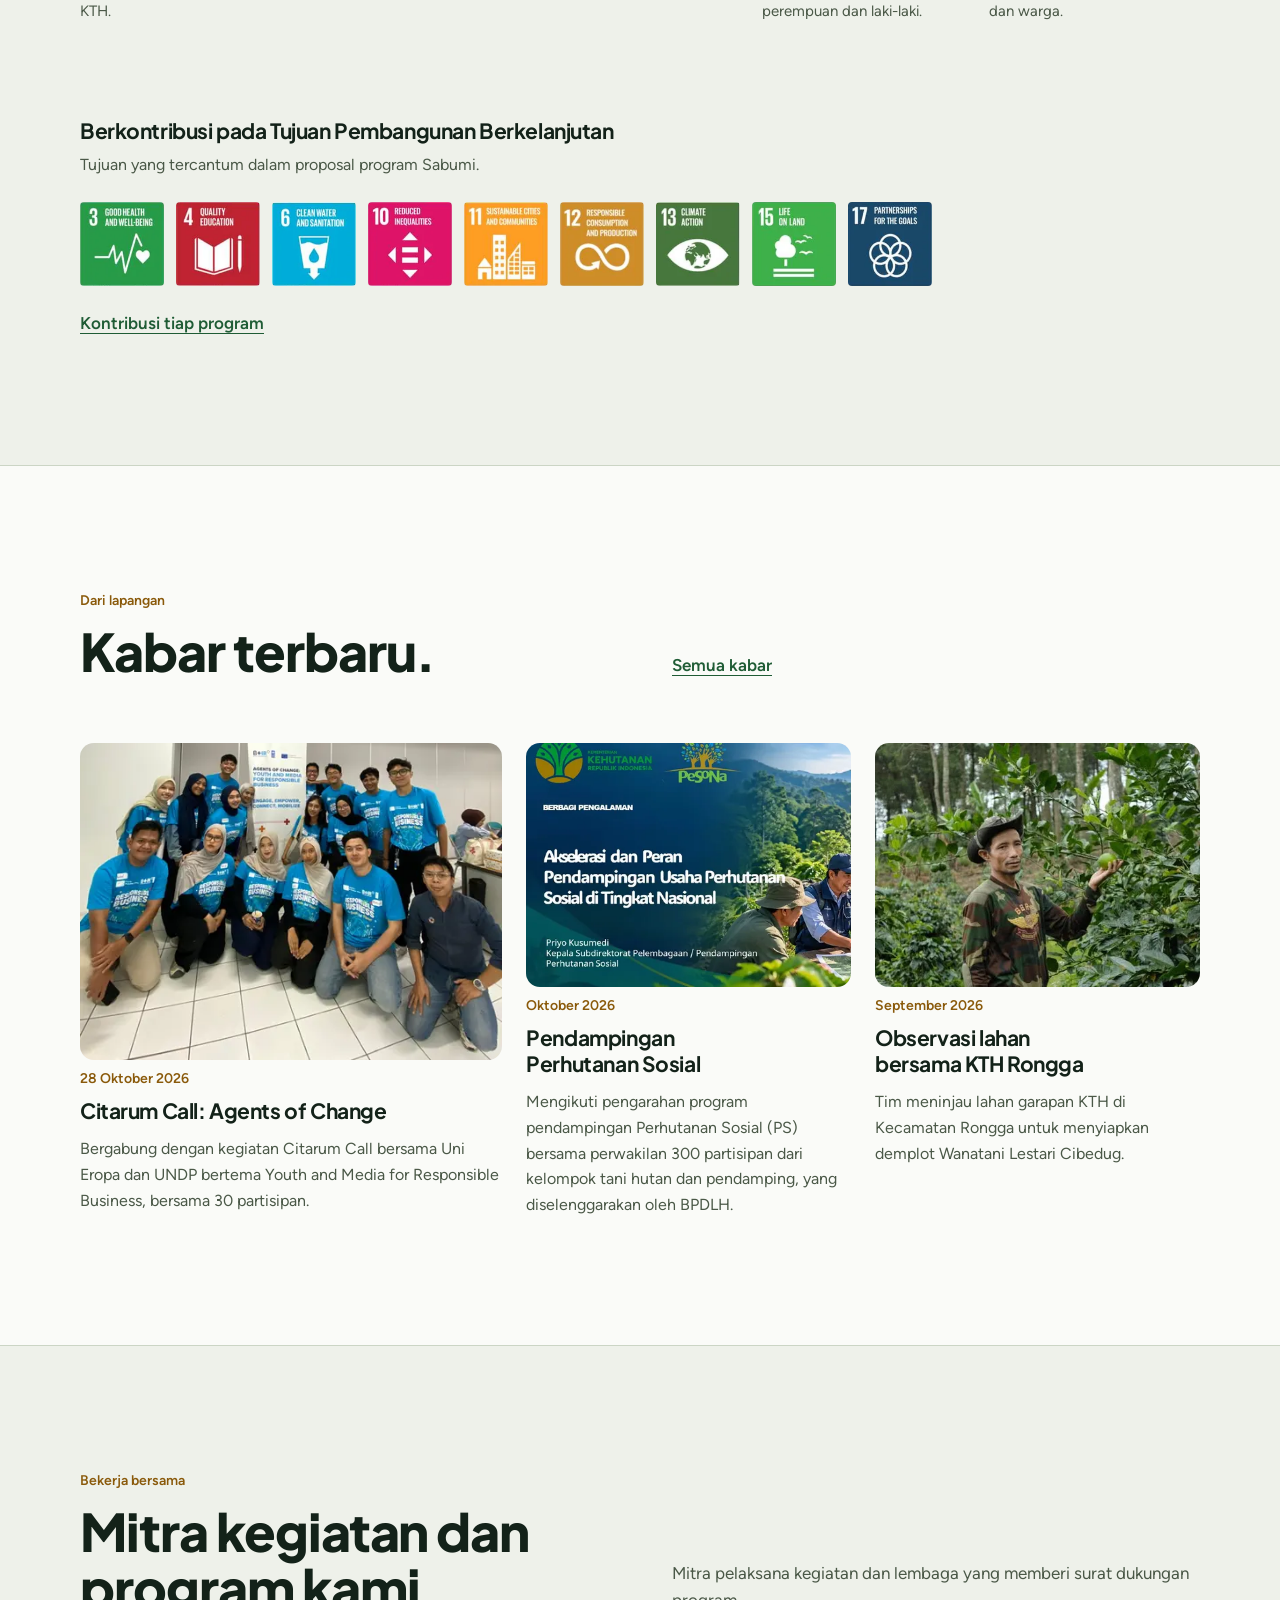
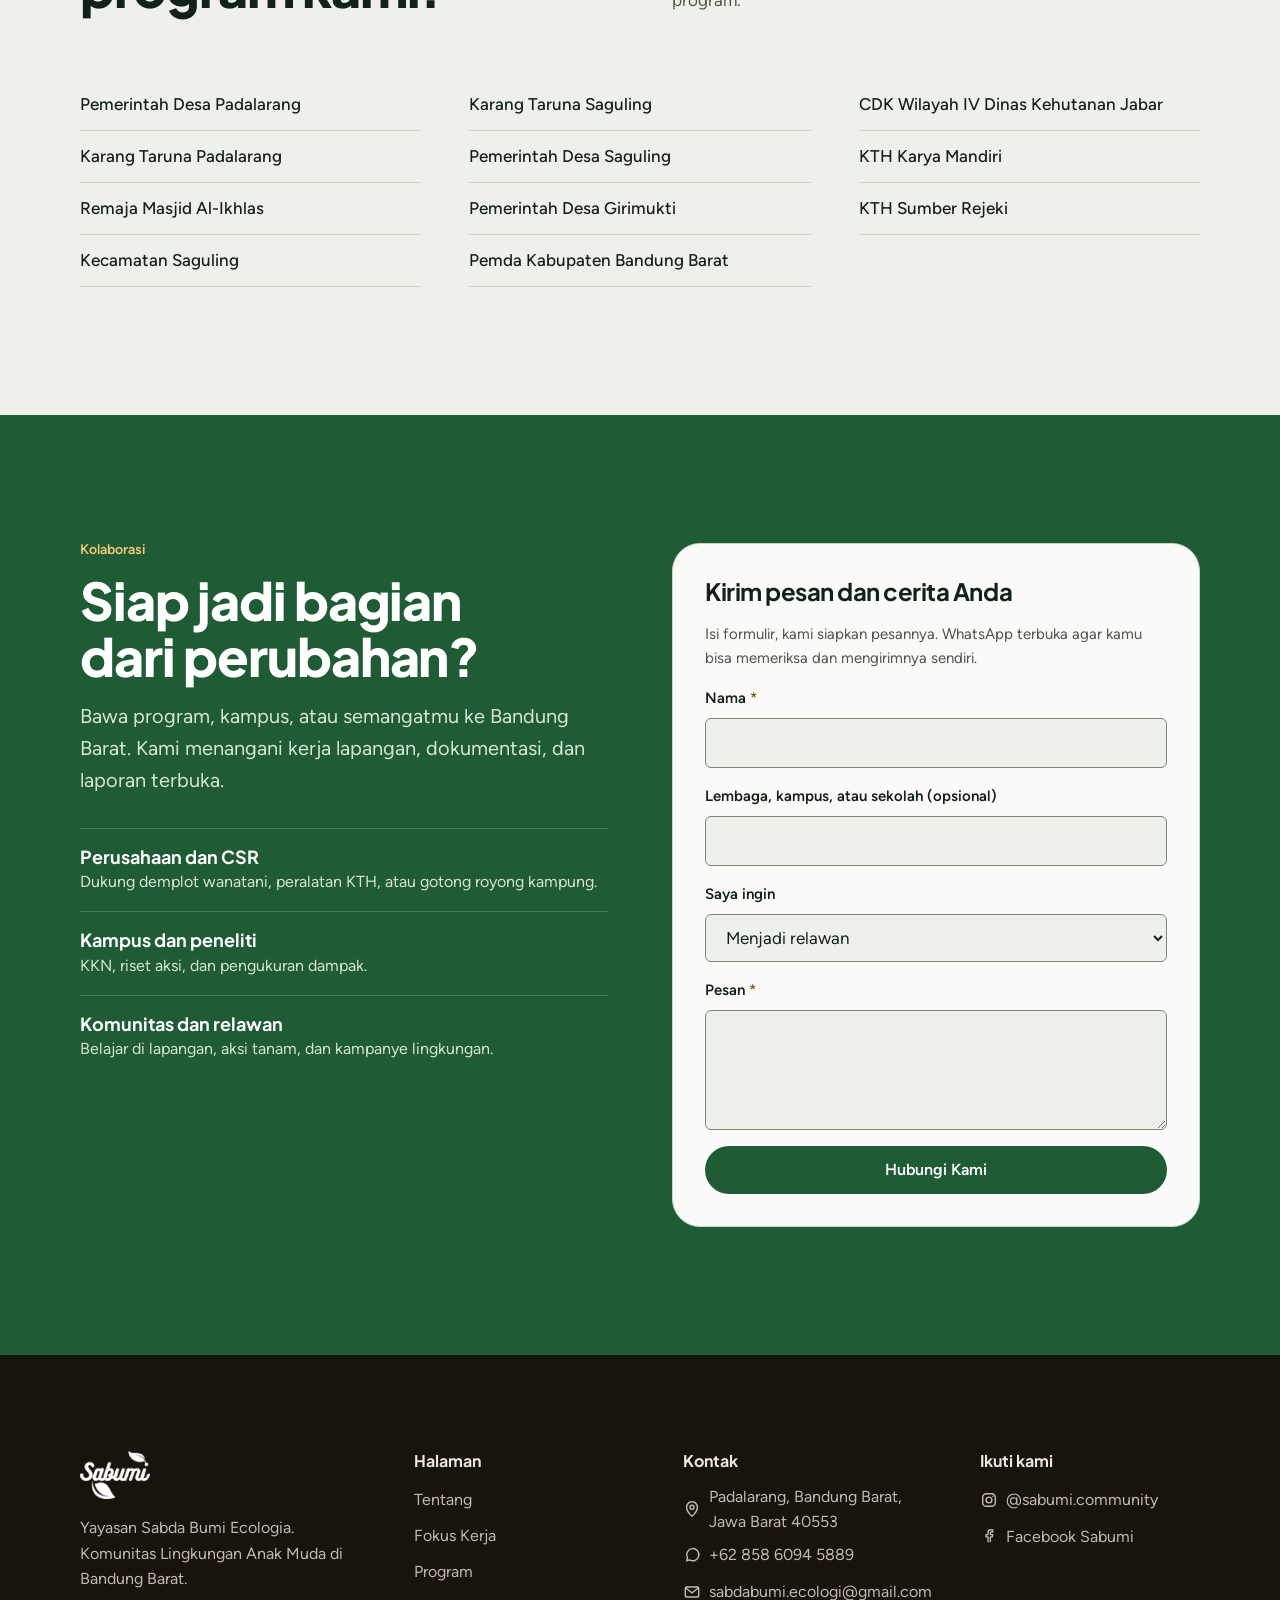
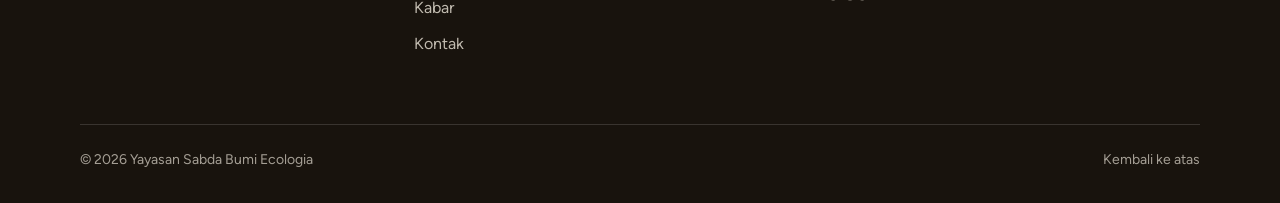
==== commit 52da95f2: "Ganti foto observasi KTH Rongga dan foto Konservasi di Fokus Kerja - Foto observasi baru (petani di " ====
--- a/index.html
+++ b/index.html
@@ -399,7 +399,7 @@
         <p data-en="Attended a briefing on the Social Forestry (PS) assistance programme with 300 participants from forest farmer groups and facilitators, organised by BPDLH.">Mengikuti pengarahan program pendampingan Perhutanan Sosial (PS) bersama perwakilan 300 partisipan dari kelompok tani hutan dan pendamping, yang diselenggarakan oleh BPDLH.</p>
       </article>
       <article class="post">
-        <img decoding="async" src="/img/tanam-lereng-crop-922.webp" srcset="/img/tanam-lereng-crop-480.webp 480w, /img/tanam-lereng-crop-922.webp 922w" sizes="(max-width: 760px) 92vw, (max-width: 1100px) 46vw, 380px" width="922" height="860" loading="lazy" alt="Tim Sabumi meninjau lahan garapan KTH di lereng Rongga" data-en-alt="The Sabumi team reviewing KTH farmland on the Rongga slopes">
+        <img decoding="async" src="/img/observasi-kth-603.webp" srcset="/img/observasi-kth-480.webp 480w, /img/observasi-kth-603.webp 603w" sizes="(max-width: 760px) 92vw, (max-width: 1100px) 46vw, 380px" width="603" height="452" loading="lazy" alt="Petani di kebun garapan KTH, Rongga" data-en-alt="A farmer on KTH farmland, Rongga">
         <time datetime="2026-09" data-en="September 2026">September 2026</time>
         <h3><a href="/kabar/#observasi-rongga" data-en="Land observation with KTH in Rongga">Observasi lahan bersama KTH Rongga</a></h3>
         <p data-en="The team reviewed KTH farmland in Rongga to prepare the Wanatani Lestari Cibedug demonstration plot.">Tim meninjau lahan garapan KTH di Kecamatan Rongga untuk menyiapkan demplot Wanatani Lestari Cibedug.</p>
